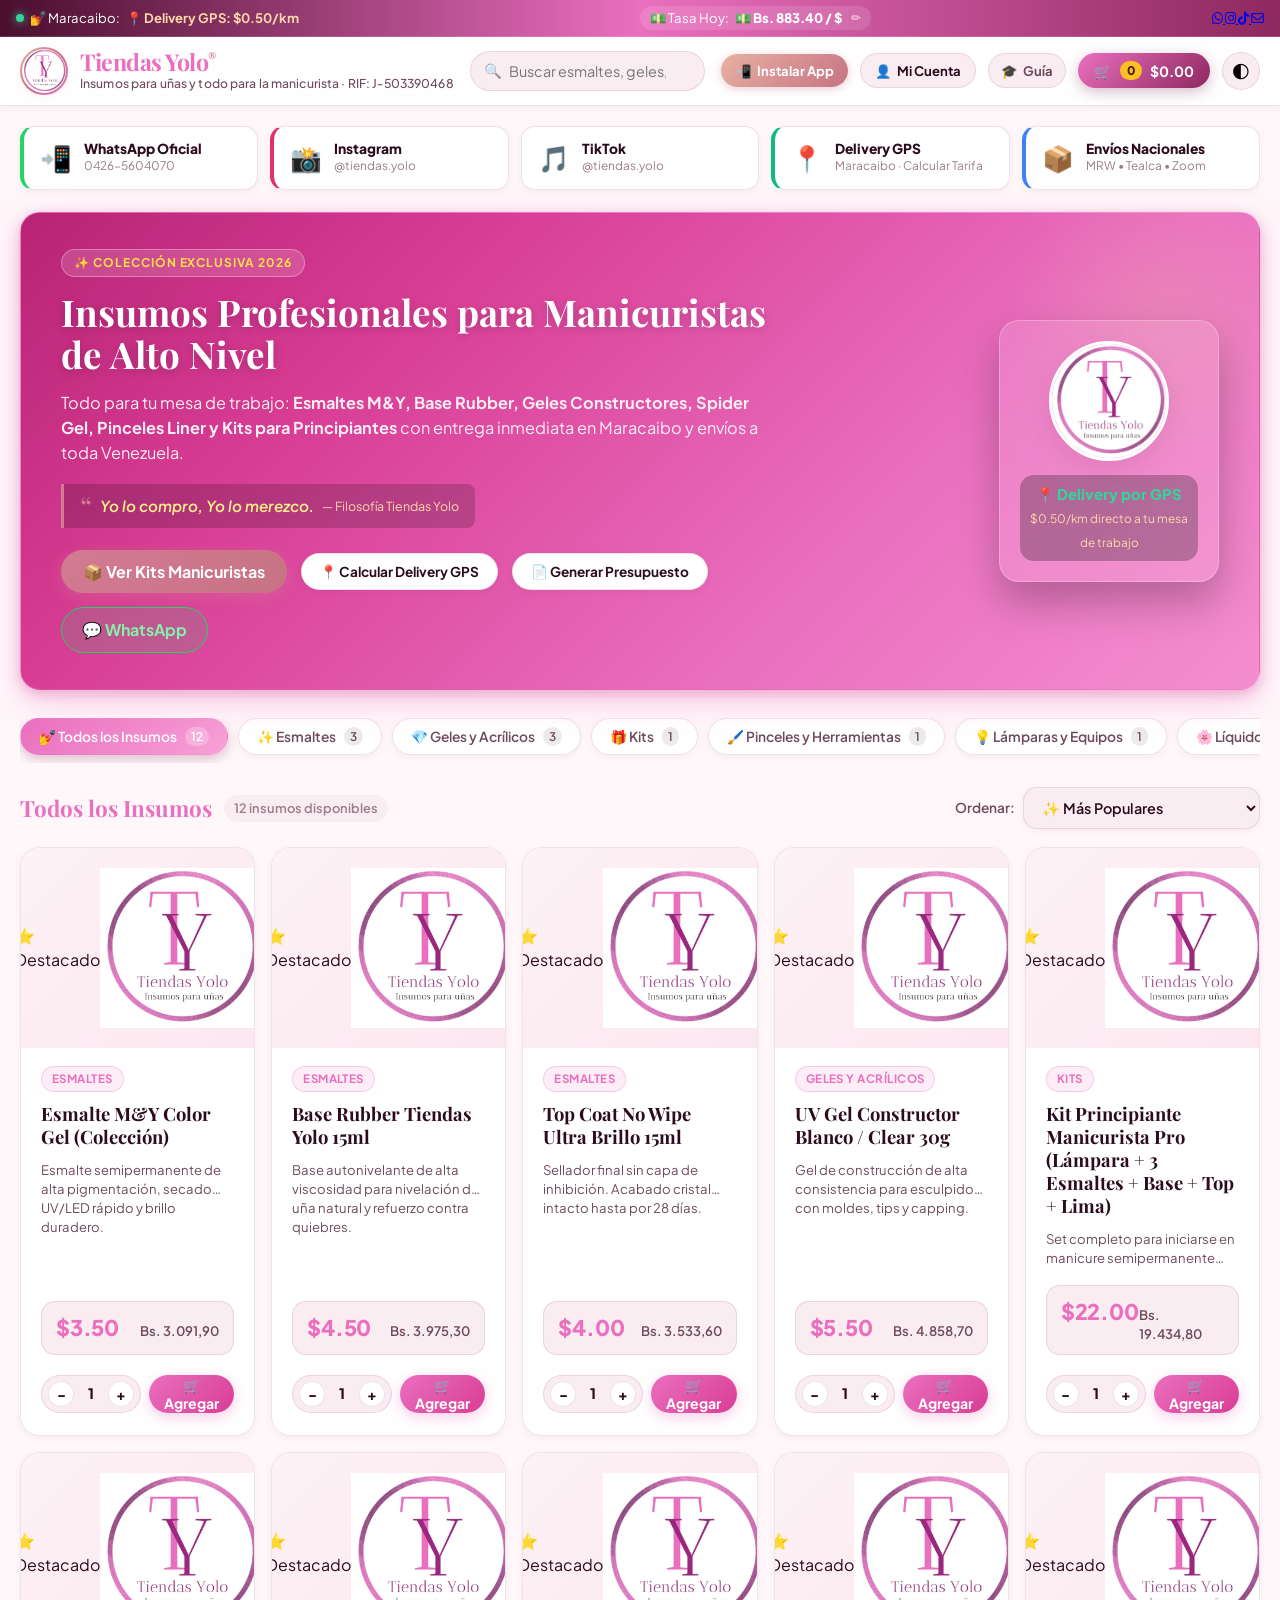
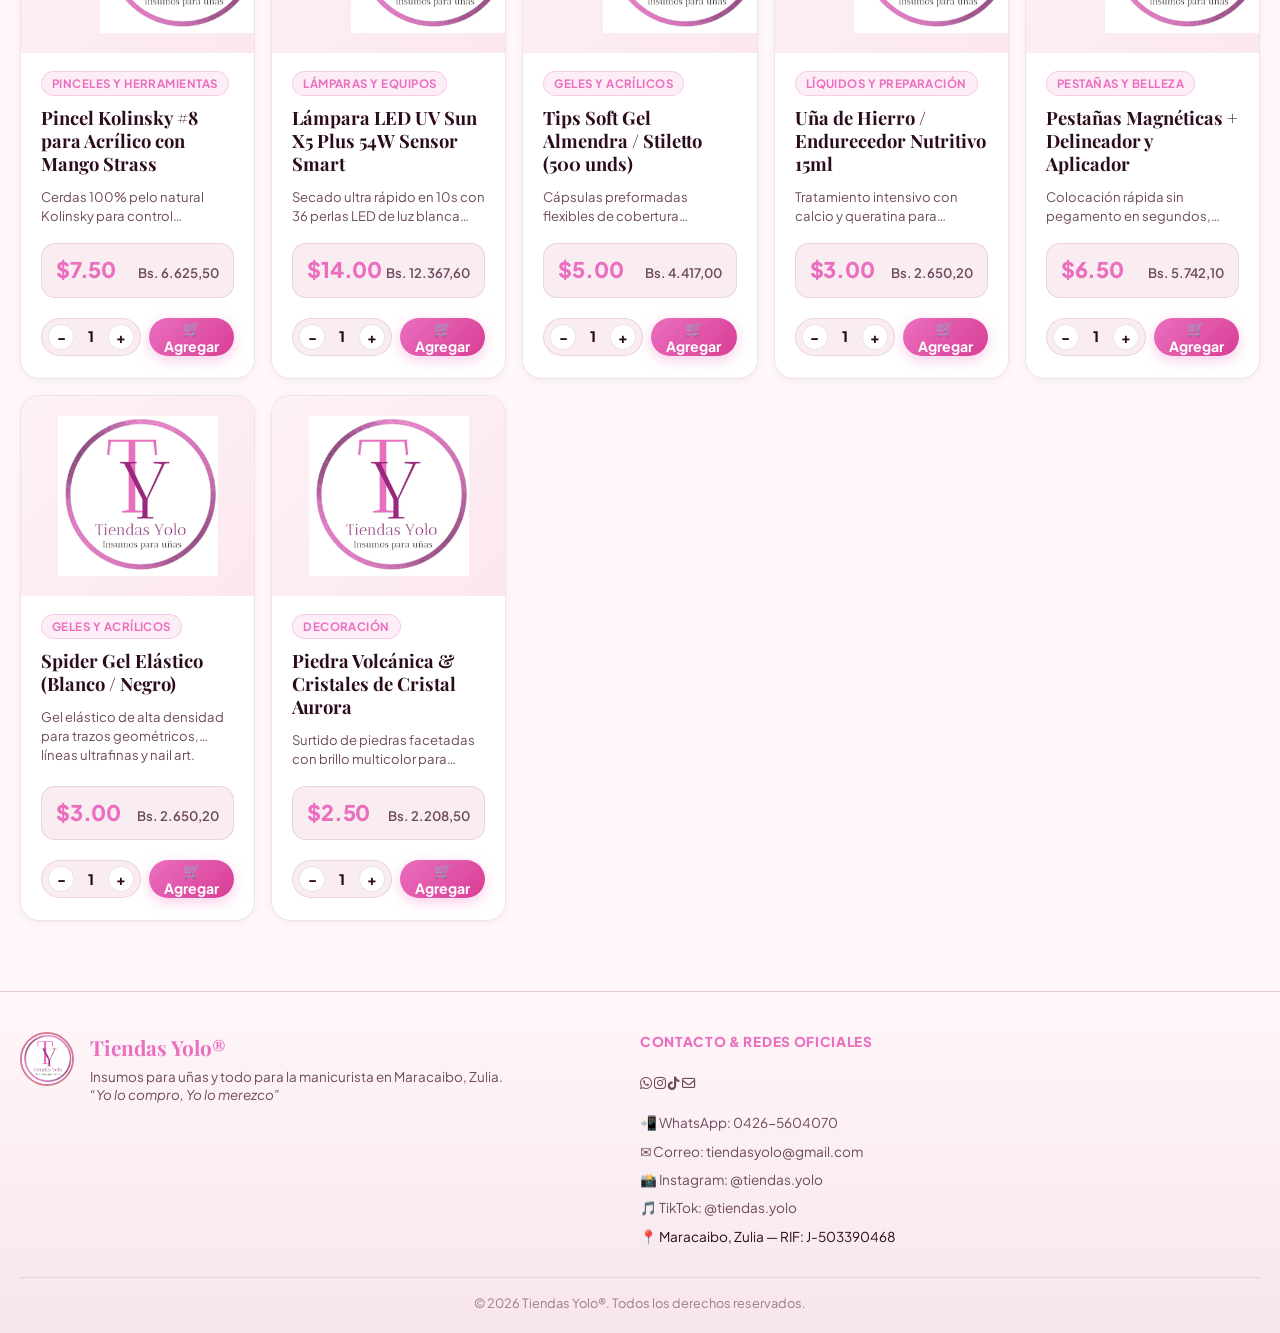
==== index.html @ fa139421 "Revise delivery terms and update meta description Updated the delivery information and added social " ====
<!DOCTYPE html>
<html lang="es">
<head>
  <meta charset="UTF-8">
  <meta name="viewport" content="width=device-width, initial-scale=1.0, maximum-scale=1.0, user-scalable=no">
  <title>Tiendas Yolo® | Catálogo Oficial & Insumos para Uñas</title>
  
  <!-- SEO & Redes Sociales -->
  <meta name="description" content="Tiendas Yolo - Insumos profesionales para uñas en Maracaibo. RIF: J-503390468. Esmaltes semipermanentes, geles constructores, kits, pinceles y todo para la manicurista. Delivery por GPS a $0.50/km y envíos nacionales.">
  <meta name="theme-color" content="#ea6fbf">
  <meta name="mobile-web-app-capable" content="yes">
  <meta name="apple-mobile-web-app-capable" content="yes">
  <meta name="apple-mobile-web-app-status-bar-style" content="black-translucent">
  <meta name="apple-mobile-web-app-title" content="Tiendas Yolo">
  
  <link rel="icon" type="image/png" href="favicon.png">
  <link rel="apple-touch-icon" href="icon-192.png">
  <link rel="manifest" href="manifest.webmanifest">

  <!-- Google Fonts: Playfair Display & Plus Jakarta Sans -->
  <link rel="preconnect" href="https://fonts.googleapis.com">
  <link rel="preconnect" href="https://fonts.gstatic.com" crossorigin>
  <link href="https://fonts.googleapis.com/css2?family=Playfair+Display:ital,wght@0,500;0,600;0,700;1,400&family=Plus+Jakarta+Sans:wght@300;400;500;600;700;800&display=swap" rel="stylesheet">

  <link rel="stylesheet" href="https://cdnjs.cloudflare.com/ajax/libs/font-awesome/6.5.1/css/all.min.css" />
  <link rel="stylesheet" href="styles.css?v=20261023c">
</head>
<body class="theme-light">

  <!-- =================================================================== -->
  <!-- BARRA FLOTANTE DE MODO EDICIÓN EN VIVO (WYSIWYG PARA LA DUEÑA)     -->
  <!-- =================================================================== -->
  <div class="editor-control-bar" id="editor-control-bar" style="display:none;">
    <div class="editor-bar-badge">
      <span class="pulse-dot-red"></span>
      <span class="editor-bar-title">Modo Edición Dueña</span>
    </div>
    <button type="button" class="editor-action-btn" id="btn-toggle-editor" title="Activar/Desactivar edición de textos en pantalla">
      ✏️ <span id="editor-btn-text">Edición: OFF</span>
    </button>
    <button type="button" class="editor-action-btn" id="btn-editor-add-product" title="Añadir un nuevo producto al catálogo">
      ➕ Nuevo Producto
    </button>
    <button type="button" class="editor-action-btn btn-save-highlight" id="btn-editor-save-all" title="Guardar todos los textos y cambios">
      💾 Guardar Cambios
    </button>
    <a href="admin.html" class="editor-action-btn editor-btn-admin" title="Abrir Backoffice de Finanzas">
      💼 App Interna
    </a>
    <button type="button" class="editor-btn-close" id="btn-editor-exit" title="Salir del Modo Editor">
      ✕
    </button>
  </div>

  <!-- TOP BANNER DE INFORMACIÓN Y TASA EN VIVO -->
  <aside class="top-info-bar">
    <div class="top-info-content">
      <div class="info-item">
        <span class="pulse-dot"></span>
        <span class="info-label">💅 Maracaibo:</span>
        <span class="info-highlight" id="top-delivery-badge">📍 Delivery GPS: $0.50/km</span>
      </div>
      <div class="info-item rate-ticker" id="rate-ticker-box" title="Haz clic para actualizar la tasa del día" style="cursor:pointer;">
        <span class="info-label">💵 Tasa Hoy:</span>
        <span class="rate-val" id="top-rate-display">Bs. 395.50 / $</span>
        <span style="font-size:0.75rem; opacity:0.85; margin-left:3px;">✏️</span>
      </div>
      <div class="info-item">
        <div class="bio-social-bar mini-bar">
          <a href="https://wa.me/584265604070?text=Hola%20Tiendas%20Yolo,%20deseo%20hacer%20un%20pedido" target="_blank" class="bio-social-icon wa" title="WhatsApp 0426-5604070">
            <i class="fa-brands fa-whatsapp"></i>
          </a>
          <a href="https://instagram.com/tiendas.yolo" target="_blank" class="bio-social-icon ig" title="Instagram @tiendas.yolo">
            <i class="fa-brands fa-instagram"></i>
          </a>
          <a href="https://tiktok.com/@tiendas.yolo" target="_blank" class="bio-social-icon tt" title="TikTok @tiendas.yolo">
            <i class="fa-brands fa-tiktok"></i>
          </a>
          <a href="mailto:tiendasyolo@gmail.com" class="bio-social-icon mail" title="Correo tiendasyolo@gmail.com">
            <i class="fa-regular fa-envelope"></i>
          </a>
        </div>
      </div>
    </div>
  </aside>

  <!-- NAVBAR INSTITUCIONAL DE TIENDAS YOLO -->
  <header class="main-header">
    <div class="header-container">
      
      <!-- LOGO DE MARCA (CON DETECCIÓN DE TRIPLE TAP PARA ADMIN) -->
      <a href="./" class="brand-group" id="brand-logo-trigger" title="Tiendas Yolo®">
        <div class="logo-wrapper">
          <img src="logo-yolo.png" alt="Logo Tiendas Yolo" class="brand-logo" onerror="this.onerror=null; this.src='assets/logo-yolo.png'">
        </div>
        <div class="brand-titles">
          <h1 class="brand-title" data-editable="true" id="txt-brand-name">Tiendas Yolo<span class="brand-reg">®</span></h1>
          <p class="brand-subtitle" data-editable="true" id="txt-brand-slogan">Insumos para uñas y todo para la manicurista · RIF: J-503390468</p>
        </div>
      </a>

      <!-- BUSCADOR RÁPIDO DE INSUMOS -->
      <div class="search-box-header" id="header-search-wrapper">
        <span class="search-icon">🔍</span>
        <input type="text" id="global-search-input" placeholder="Buscar esmaltes, geles, kits, pinceles..." autocomplete="off">
        <button class="clear-search-btn" id="btn-clear-search" style="display:none;">✕</button>
      </div>

      <!-- ACCIONES DE CABECERA -->
      <div class="nav-actions">
        <!-- BOTÓN INSTALAR APP PWA -->
        <button class="btn-install-header" id="btn-install-pwa" title="Instalar Tiendas Yolo en tu teléfono">
          <span class="install-icon">📲</span>
          <span class="install-text">Instalar App</span>
        </button>

        <!-- BOTÓN MI CUENTA / CLUB MANICURISTA -->
        <button class="account-btn" id="btn-open-account" title="Club Manicurista & Mis Datos">
          <span class="account-icon">👤</span>
          <span class="account-badge-text" id="header-user-status">Mi Cuenta</span>
        </button>

        <!-- BOTÓN GUÍA DE LA APP / APRENDER A USAR -->
        <button class="help-btn" id="btn-open-help" title="Manual y Enseñanza de Uso de la App">
          <span class="help-icon">🎓</span>
          <span class="help-badge-text">Guía</span>
        </button>

        <!-- BOTÓN DE CARRITO -->
        <button class="cart-btn" id="btn-open-cart" title="Ver pedido actual">
          <span class="cart-icon">🛒</span>
          <span class="cart-count-badge" id="cart-counter">0</span>
          <span class="cart-total-badge" id="cart-total-header">$0.00</span>
        </button>

        <!-- TEMA CLARO / OSCURO -->
        <button class="theme-toggle-btn" id="btn-toggle-theme" title="Modo Claro/Oscuro">
          🌓
        </button>
      </div>

    </div>
  </header>

  <!-- CONTENIDO PRINCIPAL -->
  <main class="main-content">

    <!-- =================================================================== -->
    <!-- SOCIAL HUB / LINK-IN-BIO BAR (CONECTA CON TIENDAS YOLO) -->
    <!-- =================================================================== -->
    <section class="social-hub-section">
      <div class="social-hub-container">
        <a href="https://wa.me/584265604070" target="_blank" rel="noopener noreferrer" class="social-hub-btn wa-pill">
          <span class="hub-icon">📲</span>
          <div class="hub-texts">
            <span class="hub-title">WhatsApp Oficial</span>
            <span class="hub-sub">0426-5604070</span>
          </div>
        </a>

        <a href="https://instagram.com/tiendas.yolo" target="_blank" rel="noopener noreferrer" class="social-hub-btn ig-pill">
          <span class="hub-icon">📸</span>
          <div class="hub-texts">
            <span class="hub-title">Instagram</span>
            <span class="hub-sub">@tiendas.yolo</span>
          </div>
        </a>

        <a href="https://tiktok.com/@tiendas.yolo" target="_blank" rel="noopener noreferrer" class="social-hub-btn tiktok-pill">
          <span class="hub-icon">🎵</span>
          <div class="hub-texts">
            <span class="hub-title">TikTok</span>
            <span class="hub-sub">@tiendas.yolo</span>
          </div>
        </a>

        <div class="social-hub-btn deliv-pill" id="btn-open-gps-delivery-hub" style="cursor:pointer;" title="Clic para calcular tu delivery por GPS">
          <span class="hub-icon">📍</span>
          <div class="hub-texts">
            <span class="hub-title">Delivery GPS</span>
            <span class="hub-sub">Maracaibo · Calcular Tarifa</span>
          </div>
        </div>

        <div class="social-hub-btn envios-pill">
          <span class="hub-icon">📦</span>
          <div class="hub-texts">
            <span class="hub-title">Envíos Nacionales</span>
            <span class="hub-sub">MRW • Tealca • Zoom</span>
          </div>
        </div>
      </div>
    </section>

    <!-- =================================================================== -->
    <!-- HERO BANNER GLAMOUR COMPACTO & ELEGANTE -->
    <!-- =================================================================== -->
    <section class="hero-glam-card">
      <div class="hero-inner">
        <div class="hero-text-side">
          <div class="hero-badge">
            <span>✨ COLECCIÓN EXCLUSIVA 2026</span>
          </div>
          <h2 class="hero-headline" data-editable="true" id="txt-hero-title">Insumos Profesionales para Manicuristas de Alto Nivel</h2>
          <p class="hero-description" data-editable="true" id="txt-hero-desc">
            Todo para tu mesa de trabajo: <strong>Esmaltes M&Y, Base Rubber, Geles Constructores, Spider Gel, Pinceles Liner y Kits para Principiantes</strong> con entrega inmediata en Maracaibo y envíos a toda Venezuela.
          </p>
          <div class="hero-quote-box">
            <span class="quote-mark">“</span>
            <span class="quote-text" data-editable="true" id="txt-hero-quote">Yo lo compro, Yo lo merezco.</span>
            <span class="quote-author">— Filosofía Tiendas Yolo</span>
          </div>
          <div class="hero-cta-group">
            <button class="btn-primary" id="btn-hero-explore-kits">
              📦 Ver Kits Manicuristas
            </button>
            <button class="btn-secondary" id="btn-hero-calc-gps">
              📍 Calcular Delivery GPS
            </button>
            <button class="btn-secondary" id="btn-hero-quote-generator">
              📄 Generar Presupuesto
            </button>
            <a href="https://wa.me/584265604070?text=Hola%20Tiendas%20Yolo%2C%20deseo%20m%C3%A1s%20informaci%C3%B3n%20sobre%20sus%20insumos" target="_blank" rel="noopener noreferrer" class="btn-whatsapp-outline">
              💬 WhatsApp
            </a>
          </div>
        </div>

        <div class="hero-visual-side">
          <div class="hero-card-floating">
            <img src="logo-yolo.png" alt="Tiendas Yolo" class="hero-floating-logo" onerror="this.onerror=null; this.src='assets/logo-yolo.png'">
            <div class="hero-promo-badge">
              <span class="promo-title">📍 Delivery por GPS</span>
              <span class="promo-sub">$0.50/km directo a tu mesa de trabajo</span>
            </div>
          </div>
        </div>
      </div>
    </section>

    <!-- =================================================================== -->
    <!-- SELECTOR DE CATEGORÍAS -->
    <!-- =================================================================== -->
    <section class="store-filter-bar">
      <div class="categories-scroll-wrapper" id="categories-container">
        <!-- Render dinámico de categorías -->
      </div>
    </section>

    <!-- =================================================================== -->
    <!-- CABECERA Y GRID DE INSUMOS -->
    <!-- =================================================================== -->
    <section class="catalog-header-row">
      <div class="catalog-title-group">
        <h3 class="catalog-section-title" id="catalog-section-title">Todos los Insumos</h3>
        <span class="catalog-count-pill" id="catalog-products-count">Cargando catálogo...</span>
      </div>
      <div class="catalog-controls">
        <label for="catalog-sort-select" class="sort-label">Ordenar:</label>
        <select id="catalog-sort-select" class="select-styled">
          <option value="featured">✨ Más Populares</option>
          <option value="price-asc">💵 Precio: Menor a Mayor</option>
          <option value="price-desc">💎 Precio: Mayor a Menor</option>
          <option value="name-asc">🔤 Nombre: A - Z</option>
          <option value="stock-desc">📦 Mayor Stock Disponible</option>
        </select>
      </div>
    </section>

    <section class="products-grid" id="products-grid-container">
      <!-- Tarjetas de productos inyectadas dinámicamente -->
    </section>

  </main>

  <!-- =================================================================== -->
  <!-- BARRA DE NAVEGACIÓN INFERIOR PARA MÓVILES (EXPERIENCIA APP NATIVA)  -->
  <!-- =================================================================== -->
  <nav class="mobile-bottom-nav" id="mobile-bottom-nav">
    <button type="button" class="m-nav-item active" id="btn-m-home">
      <span class="m-nav-icon">🏠</span>
      <span class="m-nav-label">Inicio</span>
    </button>
    <button type="button" class="m-nav-item" id="btn-m-catalog">
      <span class="m-nav-icon">💅</span>
      <span class="m-nav-label">Insumos</span>
    </button>
    <button type="button" class="m-nav-item m-nav-cart" id="btn-m-cart">
      <span class="m-nav-icon-wrap">
        <span class="m-nav-icon">🛒</span>
        <span class="m-cart-badge" id="m-cart-badge">0</span>
      </span>
      <span class="m-nav-label">Carrito</span>
    </button>
    <button type="button" class="m-nav-item" id="btn-m-quote">
      <span class="m-nav-icon">📄</span>
      <span class="m-nav-label">Cotizar</span>
    </button>
    <button type="button" class="m-nav-item" id="btn-m-account">
      <span class="m-nav-icon">👤</span>
      <span class="m-nav-label">Mi Cuenta</span>
    </button>
  </nav>

  <!-- =================================================================== -->
  <!-- FOOTER INSTITUCIONAL (CON BOTÓN DE ADMIN OCULTO POR DEFECTO) -->
  <!-- =================================================================== -->
  <footer class="store-footer">
    <div class="footer-container">
      <div class="footer-brand">
        <img src="logo-yolo.png" alt="Tiendas Yolo" class="footer-logo" onerror="this.onerror=null; this.src='assets/logo-yolo.png'">
        <div>
          <h4 class="footer-title">Tiendas Yolo®</h4>
          <p class="footer-desc">Insumos para uñas y todo para la manicurista en Maracaibo, Zulia.</p>
          <p class="footer-desc"><em>“Yo lo compro, Yo lo merezco”</em></p>
        </div>
      </div>

      <div class="footer-links">
        <span class="footer-col-title">Contacto & Redes Oficiales</span>
        <div class="bio-social-bar" style="justify-content:flex-start; margin-bottom:12px;">
          <a href="https://wa.me/584265604070?text=Hola%20Tiendas%20Yolo,%20deseo%20hacer%20un%20pedido" target="_blank" class="bio-social-icon wa" title="WhatsApp 0426-5604070">
            <i class="fa-brands fa-whatsapp"></i>
          </a>
          <a href="https://instagram.com/tiendas.yolo" target="_blank" class="bio-social-icon ig" title="Instagram @tiendas.yolo">
            <i class="fa-brands fa-instagram"></i>
          </a>
          <a href="https://tiktok.com/@tiendas.yolo" target="_blank" class="bio-social-icon tt" title="TikTok @tiendas.yolo">
            <i class="fa-brands fa-tiktok"></i>
          </a>
          <a href="mailto:tiendasyolo@gmail.com" class="bio-social-icon mail" title="Correo Oficial tiendasyolo@gmail.com">
            <i class="fa-regular fa-envelope"></i>
          </a>
        </div>
        <a href="https://wa.me/584265604070" target="_blank" rel="noopener noreferrer">📲 WhatsApp: 0426-5604070</a>
        <a href="mailto:tiendasyolo@gmail.com">✉️ Correo: tiendasyolo@gmail.com</a>
        <a href="https://instagram.com/tiendas.yolo" target="_blank" rel="noopener noreferrer">📸 Instagram: @tiendas.yolo</a>
        <a href="https://tiktok.com/@tiendas.yolo" target="_blank" rel="noopener noreferrer">🎵 TikTok: @tiendas.yolo</a>
        <span>📍 Maracaibo, Zulia — RIF: J-503390468</span>
      </div>

      <!-- BOTÓN OCULTO PARA CLIENTES: Solo visible tras activar atajo secreto -->
      <div class="footer-admin-link" id="footer-admin-box" style="display:none;">
        <span class="footer-col-title">Acceso de Administración</span>
        <button type="button" class="btn-footer-admin" onclick="window.YoloApp.triggerLiveEditor()">
          ✏️ Activar Modo Edición en Vivo (Fotos y Textos)
        </button>
        <button type="button" class="btn-footer-admin" onclick="window.YoloApp.triggerAdminApp()">
          💼 Ir al Backoffice & Finanzas (admin.html)
        </button>
        <span class="admin-hint">Atajos de teclado: Ctrl+Shift+E (Edición) • Ctrl+Shift+A (Finanzas)</span>
      </div>
    </div>
    <div class="footer-bottom">
      <p id="footer-copyright-trigger" style="cursor:pointer;" title="Doble toque para acceder a la App Interna">© 2026 Tiendas Yolo®. Todos los derechos reservados.</p>
    </div>
  </footer>

  <!-- =================================================================== -->
  <!-- MODAL / DRAWER: CARRITO DE COMPRAS & CHECKOUT                       -->
  <!-- =================================================================== -->
  <div class="modal-overlay" id="cart-drawer-modal" style="display:none;">
    <div class="cart-drawer-sheet">
      <div class="cart-drawer-header">
        <div class="cart-drawer-title-wrap">
          <span class="cart-drawer-icon">🛍️</span>
          <div>
            <h3 class="cart-drawer-title">Tu Pedido de Insumos</h3>
            <span class="cart-drawer-sub">Tiendas Yolo — Maracaibo</span>
          </div>
        </div>
        <button class="close-modal-btn" id="btn-close-cart" title="Cerrar">✕</button>
      </div>

      <div class="cart-drawer-body">
        
        <!-- BARRA DE DELIVERY GRATIS MARACAIBO -->
        <div class="delivery-progress-wrap" id="delivery-progress-box">
          <div class="delivery-progress-header">
            <span id="delivery-progress-text">🚚 Agrega $15.00 para Delivery GRATIS en Maracaibo</span>
            <strong id="delivery-progress-status">$0.00 / $15.00</strong>
          </div>
          <div class="delivery-progress-bar">
            <div class="delivery-progress-fill" id="delivery-progress-fill" style="width: 0%;"></div>
          </div>
        </div>

        <!-- LISTA DE PRODUCTOS EN EL CARRITO -->
        <div class="cart-items-list" id="cart-items-list">
          <!-- Renderizado dinámico -->
        </div>

        <!-- FORMULARIO DE DESPACHO Y CLIENTE -->
        <div class="cart-delivery-section">
          <div class="section-title-with-pill">
            <h4 class="section-micro-heading">📋 Datos de Entrega y Facturación</h4>
            <button type="button" class="btn-autofill-account" id="btn-cart-autofill" style="display:none;">
              ✨ Usar mis datos guardados
            </button>
          </div>
          
          <div class="form-group">
            <label for="cart-client-name" class="form-label">Nombre de la Manicurista / Cliente: *</label>
            <input type="text" id="cart-client-name" class="form-input" placeholder="Ej: Valentina Morales">
          </div>

          <div class="form-grid-2">
            <div class="form-group">
              <label for="cart-client-phone" class="form-label">Teléfono WhatsApp: *</label>
              <input type="tel" id="cart-client-phone" class="form-input" placeholder="0426-1234567">
            </div>
            <div class="form-group">
              <label for="cart-client-salon" class="form-label">Nombre del Salón / Estudio:</label>
              <input type="text" id="cart-client-salon" class="form-input" placeholder="Ej: Nails Studio Glam">
            </div>
          </div>

          <div class="form-group">
            <label for="cart-delivery-type" class="form-label">Modalidad de Entrega:</label>
            <select id="cart-delivery-type" class="select-styled">
              <option value="delivery-maracaibo">🛵 Delivery a Domicilio con GPS (Maracaibo)</option>
              <option value="retiro-personal">🛍️ Retiro en Tienda Física (Gratis)</option>
              <option value="envio-nacional">📦 Envío Nacional (MRW / Tealca / Zoom)</option>
            </select>
          </div>

          <!-- WIDGET DELIVERY POR COORDENADAS / GPS (ESTILO YUMMY) -->
          <div class="delivery-gps-box" id="cart-gps-box">
            <div class="delivery-gps-header">
              <span class="delivery-gps-title">📍 Cálculo de Delivery GPS (Estilo Yummy)</span>
              <span class="delivery-tier-tag" id="delivery-gps-tag">Tiendas Yolo Maracaibo</span>
            </div>
            <button type="button" class="btn-gps-detect" id="btn-detect-gps">
              🛵 Usar mi ubicación actual (GPS en 1 clic)
            </button>
            <input type="text" id="cart-delivery-coords" class="form-input" placeholder="O pega enlace de Google Maps / Coordenadas (Lat, Lng)" style="font-size:0.8rem; padding:7px 10px; margin-bottom:4px;">
            <div class="delivery-calc-badge" id="delivery-calc-badge">
              <span id="delivery-calc-text">📍 Esperando ubicación...</span>
            </div>
          </div>

          <div class="form-group">
            <label for="cart-delivery-address" class="form-label">Dirección / Sector / Punto de Referencia: *</label>
            <input type="text" id="cart-delivery-address" class="form-input" placeholder="Ej: Cecilio Acosta con Av. 10, Edif. Los Samanes">
          </div>

          <div class="form-group">
            <label for="cart-payment-method" class="form-label">Método de Pago:</label>
            <select id="cart-payment-method" class="select-styled">
              <option value="Pago Móvil">📲 Pago Móvil (Bs. Tasa Oficial BCV)</option>
              <option value="Efectivo $">💵 Dólares en Efectivo ($ USD)</option>
              <option value="Binance">🟡 Binance Pay / USDT ($)</option>
            </select>
          </div>

          <div class="form-group">
            <label for="cart-notes" class="form-label">Tonos o detalles específicos (opcional):</label>
            <input type="text" id="cart-notes" class="form-input" placeholder="Ej: Esmalte M&Y tono #03, spider gel blanco">
          </div>

        </div>

      </div>

      <!-- FOOTER DEL CARRITO: TOTALES Y ACCIONES -->
      <div class="cart-drawer-footer">
        <div class="cart-totals-breakdown">
          <div class="total-line">
            <span>Subtotal Insumos:</span>
            <span id="cart-summary-subtotal">$0.00</span>
          </div>
          <div class="total-line" id="cart-delivery-fee-row">
            <span>Delivery Maracaibo:</span>
            <span id="cart-summary-delivery">$0.00</span>
          </div>
          <div class="total-line grand-total">
            <span>Total a Pagar:</span>
            <div class="grand-total-numbers">
              <span class="total-usd" id="cart-summary-total-usd">$0.00</span>
              <span class="total-bs" id="cart-summary-total-bs">Bs. 0.00</span>
            </div>
          </div>
        </div>

        <div class="cart-action-buttons">
          <button class="btn-primary-payment" id="btn-cart-proceed-payment">
            <span class="pay-icon">💳</span>
            <span class="pay-txt">Pagar & Autenticar Pago en App</span>
          </button>
          
          <button class="btn-whatsapp-full" id="btn-cart-send-whatsapp">
            <span class="wa-icon">💬</span>
            <span class="wa-txt">Enviar Pedido Directo a WhatsApp</span>
          </button>

          <div class="secondary-cart-actions">
            <button class="btn-secondary" id="btn-cart-download-quote">📄 Cotización Formal</button>
            <button class="btn-ghost" id="btn-cart-clear">Vaciar Carrito</button>
          </div>
        </div>
      </div>

    </div>
  </div>

  <!-- =================================================================== -->
  <!-- MODAL: MÓDULO DE PAGO & AUTENTICACIÓN BANCARIA EN LA APP           -->
  <!-- =================================================================== -->
  <div class="modal-overlay" id="modal-payment-auth" style="display:none;">
    <div class="modal-window payment-auth-modal">
      <div class="modal-header">
        <div class="modal-title-wrap">
          <span class="modal-icon">🛡️</span>
          <div>
            <h3 class="modal-title">Pagar & Autenticar Transacción</h3>
            <span class="modal-subtitle">Datos oficiales de Tiendas Yolo® • Verificación Segura</span>
          </div>
        </div>
        <button class="close-modal-btn" data-close-modal="modal-payment-auth">✕</button>
      </div>

      <div class="modal-body">
        
        <!-- RESUMEN DE TOTAL -->
        <div class="payment-order-summary-card">
          <div class="summary-col">
            <span class="summary-label">Monto en Dólares ($):</span>
            <strong class="summary-amount-usd" id="pay-modal-usd">$0.00</strong>
          </div>
          <div class="summary-divider"></div>
          <div class="summary-col">
            <span class="summary-label">Monto en Bolívares (Bs):</span>
            <strong class="summary-amount-bs" id="pay-modal-bs">Bs. 0.00</strong>
            <span class="summary-rate" id="pay-modal-rate-note">Tasa: Bs. 395.50 / $</span>
          </div>
        </div>

        <!-- DATOS BANCARIOS OFICIALES -->
        <div class="payment-accounts-box">
          <h4 class="payment-box-heading">🏦 Cuentas Oficiales para Transferir / Pagar:</h4>
          
          <div class="bank-pill-card active" data-bank-card="pago-movil">
            <div class="bank-pill-header">
              <strong>📲 PAGO MÓVIL BANESCO (0134)</strong>
              <button type="button" class="btn-copy-data" id="btn-copy-pm">📋 Copiar Datos</button>
            </div>
            <div class="bank-pill-details">
              <p>• <strong>Banco:</strong> Banesco (0134)</p>
              <p>• <strong>Teléfono:</strong> <span id="copy-pm-phone">04265604070</span></p>
              <p>• <strong>Cédula / RIF:</strong> <span id="copy-pm-id">V-28123456</span></p>
              <p>• <strong>Monto exacto:</strong> <span id="copy-pm-bs">Bs. 0.00</span></p>
            </div>
          </div>

          <div class="bank-pill-card" data-bank-card="efectivo">
            <div class="bank-pill-header">
              <strong>💵 DÓLARES EN EFECTIVO (MARACAIBO)</strong>
            </div>
            <div class="bank-pill-details">
              <p>• Pago contra entrega en mano al motorizado.</p>
              <p>• Por favor entregar billetes en buen estado (sin roturas ni rayones).</p>
            </div>
          </div>

          <div class="bank-pill-card" data-bank-card="binance">
            <div class="bank-pill-header">
              <strong><span class="binance-badge-brand">BINANCE PAY</span> DÓLARES USDT</strong>
              <button type="button" class="btn-copy-data" id="btn-copy-binance">📋 Copiar Pay ID</button>
            </div>
            <div class="bank-pill-details">
              <p>• <strong>Binance Pay ID:</strong> <span id="copy-binance-id">829140291</span></p>
              <p>• <strong>Usuario / Correo:</strong> tiendasyolo@binance</p>
              <p>• <em>Transferencias instantáneas sin comisión directo a la cuenta oficial.</em></p>
            </div>
          </div>
        </div>

        <!-- FORMULARIO DE AUTENTICACIÓN DEL PAGO -->
        <form id="form-auth-payment" class="payment-validation-form">
          <h4 class="payment-box-heading">📝 Registrar Datos del Pago para Autenticación:</h4>

          <div class="form-grid-2">
            <div class="form-group">
              <label for="pay-input-method" class="form-label">Método Realizado: *</label>
              <select id="pay-input-method" class="select-styled" required>
                <option value="Pago Móvil">📲 Pago Móvil (Bs. Tasa BCV)</option>
                <option value="Efectivo $">💵 Dólares en Efectivo ($ USD)</option>
                <option value="Binance">🟡 Binance Pay ($ USDT)</option>
              </select>
            </div>

            <div class="form-group">
              <label for="pay-input-bank" class="form-label">Banco Emisor del Cliente: *</label>
              <input type="text" id="pay-input-bank" class="form-input" placeholder="Ej: Banesco, Mercantil, BDV" required>
            </div>
          </div>

          <div class="form-grid-2">
            <div class="form-group">
              <label for="pay-input-ref" class="form-label">Número de Referencia (Últimos dígitos): *</label>
              <input type="text" id="pay-input-ref" class="form-input" placeholder="Ej: 849201" maxlength="12" required>
            </div>

            <div class="form-group">
              <label for="pay-input-amount" class="form-label">Monto Transferido: *</label>
              <input type="text" id="pay-input-amount" class="form-input" placeholder="Ej: Bs. 3950.00 o $10.00" required>
            </div>
          </div>

          <div class="form-group">
            <label for="pay-input-holder" class="form-label">Nombre del Titular / Teléfono Emisor: *</label>
            <input type="text" id="pay-input-holder" class="form-input" placeholder="Ej: Andrea Gómez (0414-9876543)" required>
          </div>

          <div class="auth-security-notice">
            <span class="notice-icon">🔒</span>
            <p>La app autenticará la estructura de la referencia y vinculará tu pago de inmediato para generar tu <strong>Nota de Entrega Digital</strong> y notificar a despacho.</p>
          </div>

          <button type="submit" class="btn-verify-payment" id="btn-submit-verify-payment">
            🛡️ Autenticar Pago & Generar Nota de Entrega
          </button>
        </form>

      </div>
    </div>
  </div>

  <!-- =================================================================== -->
  <!-- MODAL: MINI NOTA DE ENTREGA DIGITAL (TICKET GLAMOUR)               -->
  <!-- =================================================================== -->
  <div class="modal-overlay" id="modal-delivery-note" style="display:none;">
    <div class="modal-window delivery-note-window">
      <div class="modal-header no-print">
        <h3 class="modal-title">🧾 Mini Nota de Entrega Digital</h3>
        <div class="modal-header-actions">
          <button class="btn-primary" id="btn-print-delivery-note">🖨️ Imprimir Ticket</button>
          <button class="btn-whatsapp-outline" id="btn-wa-delivery-note">📲 Enviar a WhatsApp</button>
          <button class="close-modal-btn" data-close-modal="modal-delivery-note">✕</button>
        </div>
      </div>

      <div class="delivery-ticket-container" id="printable-delivery-ticket">
        <div class="ticket-header">
          <img src="logo-yolo.png" alt="Tiendas Yolo" class="ticket-logo" onerror="this.onerror=null; this.src='assets/logo-yolo.png'">
          <h2 class="ticket-store-name">TIENDAS YOLO®</h2>
          <p class="ticket-slogan">Insumos para Uñas & Todo para la Manicurista</p>
          <p class="ticket-location">Maracaibo, Zulia — Venezuela • RIF: J-503390468 | WhatsApp: 0426-5604070</p>
          <div class="ticket-badge-pill" id="ticket-badge-auth">
            ✅ PAGO AUTENTICADO & REGISTRADO
          </div>
        </div>

        <div class="ticket-meta-grid">
          <div><strong>Nota de Entrega:</strong> <span id="ticket-id">#NE-2026-0001</span></div>
          <div><strong>Fecha / Hora:</strong> <span id="ticket-date">-</span></div>
          <div><strong>Código Verif.:</strong> <span id="ticket-auth-code">AUTH-YOLO-0000</span></div>
          <div><strong>Modalidad:</strong> <span id="ticket-delivery-type">Delivery Maracaibo</span></div>
        </div>

        <div class="ticket-client-box">
          <h5 class="ticket-subheading">CLIENTA / SALÓN:</h5>
          <p><strong>Manicurista:</strong> <span id="ticket-client-name">-</span></p>
          <p><strong>Teléfono:</strong> <span id="ticket-client-phone">-</span></p>
          <p><strong>Salón / Estudio:</strong> <span id="ticket-client-salon">-</span></p>
          <p><strong>Dirección:</strong> <span id="ticket-client-address">-</span></p>
        </div>

        <div class="ticket-items-table-wrap">
          <table class="ticket-table">
            <thead>
              <tr>
                <th>Cant.</th>
                <th>Insumo</th>
                <th>P. Unit ($)</th>
                <th>Total ($)</th>
              </tr>
            </thead>
            <tbody id="ticket-items-tbody"></tbody>
          </table>
        </div>

        <div class="ticket-totals-section">
          <div class="ticket-total-row">
            <span>Subtotal:</span>
            <span id="ticket-subtotal-usd">$0.00</span>
          </div>
          <div class="ticket-total-row">
            <span>Delivery:</span>
            <span id="ticket-delivery-usd" class="text-success">¡GRATIS!</span>
          </div>
          <div class="ticket-total-row total-highlight">
            <strong>TOTAL A PAGAR:</strong>
            <div class="ticket-grand-numbers">
              <strong id="ticket-total-usd">$0.00</strong>
              <span id="ticket-total-bs">(Bs. 0.00)</span>
            </div>
          </div>
        </div>

        <div class="ticket-payment-auth-box">
          <h5 class="ticket-subheading">AUTENTICACIÓN DEL PAGO:</h5>
          <p>• <strong>Método:</strong> <span id="ticket-pay-method">-</span></p>
          <p>• <strong>Banco Emisor:</strong> <span id="ticket-pay-bank">-</span></p>
          <p>• <strong>Referencia:</strong> <span id="ticket-pay-ref" class="text-highlight">-</span></p>
          <p>• <strong>Titular:</strong> <span id="ticket-pay-holder">-</span></p>
        </div>

        <div class="ticket-footer-strip">
          <p class="ticket-barcode">||||| ||||||| |||| |||||| |||||||</p>
          <p class="ticket-footer-msg"><em>“Yo lo compro, Yo lo merezco”</em></p>
          <p class="ticket-footer-thanks">¡Gracias por preferir a Tiendas Yolo®!</p>
        </div>
      </div>
    </div>
  </div>

  <!-- =================================================================== -->
  <!-- MODAL: COTIZACIÓN FORMAL (IMPRIMIBLE / PDF PARA SALONES Y ACADEMIAS)-->
  <!-- =================================================================== -->
  <div class="modal-overlay" id="modal-quote-viewer" style="display:none;">
    <div class="modal-window quote-modal-window">
      <div class="modal-header no-print">
        <h3 class="modal-title">📄 Cotización Formal — Tiendas Yolo</h3>
        <div class="modal-header-actions">
          <button class="btn-primary" id="btn-print-quote">🖨️ Imprimir / Guardar en PDF</button>
          <button class="btn-whatsapp-outline" id="btn-quote-send-wa">📲 Enviar por WhatsApp</button>
          <button class="close-modal-btn" data-close-modal="modal-quote-viewer">✕</button>
        </div>
      </div>
      
      <!-- DOCUMENTO MEMBRETADO PARA IMPRIMIR -->
      <div class="printable-quote-document" id="printable-quote-area">
        <div class="quote-header">
          <div class="quote-brand">
            <img src="logo-yolo.png" alt="Tiendas Yolo" class="quote-logo" onerror="this.onerror=null; this.src='assets/logo-yolo.png'">
            <div class="quote-company-info">
              <h2 class="quote-company-name">TIENDAS YOLO®</h2>
              <p class="quote-company-tagline">Insumos para uñas y todo para la manicurista · RIF: J-503390468</p>
              <p class="quote-company-sub">Maracaibo, Zulia — Venezuela | RIF: J-503390468 | WhatsApp: 0426-5604070</p>
              <p class="quote-company-sub">Instagram: @tiendas.yolo | Correo: tiendasyolo@gmail.com</p>
            </div>
          </div>
          <div class="quote-meta-box">
            <div class="quote-pill-id" id="print-quote-id">COT-2026-0001</div>
            <p><strong>Fecha:</strong> <span id="print-quote-date">21/10/2026</span></p>
            <p><strong>Validez:</strong> <span id="print-quote-validity">7 días continuos</span></p>
            <p><strong>Tasa referencial:</strong> <span id="print-quote-rate">Bs. 395.50 / $</span></p>
          </div>
        </div>

        <div class="quote-client-info-box">
          <h4 class="quote-box-title">DATOS DE LA CLIENTA / SALÓN:</h4>
          <div class="quote-client-grid">
            <p><strong>Manicurista / Contacto:</strong> <span id="print-client-name">-</span></p>
            <p><strong>Teléfono WhatsApp:</strong> <span id="print-client-phone">-</span></p>
            <p><strong>Estudio / Salón:</strong> <span id="print-client-salon">-</span></p>
            <p><strong>Ubicación / Entrega:</strong> <span id="print-client-address">Maracaibo</span></p>
          </div>
        </div>

        <table class="quote-items-table">
          <thead>
            <tr>
              <th>Cant.</th>
              <th>Descripción del Insumo</th>
              <th>Precio Unit. ($)</th>
              <th>Total ($)</th>
              <th>Total (Bs)</th>
            </tr>
          </thead>
          <tbody id="print-quote-items-body"></tbody>
          <tfoot>
            <tr>
              <td colspan="3" class="text-right font-bold">Subtotal Insumos:</td>
              <td class="font-bold" id="print-quote-subtotal-usd">$0.00</td>
              <td class="font-bold" id="print-quote-subtotal-bs">Bs. 0.00</td>
            </tr>
            <tr>
              <td colspan="3" class="text-right font-bold">Delivery / Despacho:</td>
              <td colspan="2" class="font-bold text-success" id="print-quote-delivery-status">¡DELIVERY GRATIS EN MARACAIBO!</td>
            </tr>
            <tr class="grand-total-quote-row">
              <td colspan="3" class="text-right font-bold">TOTAL GENERAL:</td>
              <td class="font-bold highlight-val" id="print-quote-grand-usd">$0.00</td>
              <td class="font-bold highlight-val" id="print-quote-grand-bs">Bs. 0.00</td>
            </tr>
          </tfoot>
        </table>

        <div class="quote-terms-box">
          <p><strong>Condiciones Comerciales:</strong> Precios calculados a la tasa del día. El apartado de mercancía se confirma al verificar el comprobante de pago móvil o divisa. Delivery en Maracaibo calculado por kilometraje GPS ($0.50/km).</p>
          <p class="quote-signature-note"><em>“Yo lo compro, Yo lo merezco” — Gracias por preferir a Tiendas Yolo®.</em></p>
        </div>

        <div class="quote-bottom-actions no-print">
          <button type="button" class="btn-primary-payment" id="btn-quote-proceed-to-pay">
            💳 Proceder al Pago de esta Cotización
          </button>
        </div>
      </div>

    </div>
  </div>

  <!-- =================================================================== -->
  <!-- MODAL: CLUB MANICURISTA YOLO (CLIENTE FRECUENTE & CUENTA)           -->
  <!-- =================================================================== -->
  <div class="modal-overlay" id="modal-client-account" style="display:none;">
    <div class="modal-window account-modal-window">
      <div class="modal-header">
        <div class="modal-title-wrap">
          <span class="modal-icon">🌟</span>
          <div>
            <h3 class="modal-title" id="account-modal-header-title">Club Manicurista Yolo®</h3>
            <span class="modal-subtitle">Tu cuenta de cliente frecuente y compras guardadas</span>
          </div>
        </div>
        <button class="close-modal-btn" data-close-modal="modal-client-account">✕</button>
      </div>

      <div class="modal-body">
        
        <!-- VISTA: REGISTRO / EDICIÓN DE PERFIL -->
        <div id="account-view-form">
          <div class="club-intro-card">
            <h4>💎 ¡Crea tu perfil y ahorra tiempo en cada pedido!</h4>
            <p>Al guardar tus datos, tus notas de entrega y pedidos se llenarán solos sin tener que volver a escribirlos. Además acumularás tus compras en el club.</p>
          </div>

          <div class="learning-guide-banner" id="btn-help-guide-banner" style="background:linear-gradient(135deg, rgba(112, 26, 73, 0.08), rgba(212, 143, 160, 0.16)); border:1px solid var(--ty-rose-gold); border-radius:var(--radius-md); padding:10px 14px; margin-bottom:14px; cursor:pointer; display:flex; align-items:center; justify-content:space-between;">
            <div style="display:flex; align-items:center; gap:8px;">
              <span style="font-size:1.4rem;">🎓</span>
              <div>
                <strong style="font-size:0.85rem; color:var(--ty-primary);">¿Cómo usar la App y el Club?</strong>
                <p style="font-size:0.75rem; color:var(--text-secondary); margin:0;">Toca aquí para ver la guía interactiva paso a paso.</p>
              </div>
            </div>
            <span style="font-weight:700; color:var(--ty-rose-gold); font-size:0.85rem;">Ver Guía →</span>
          </div>

          <form id="form-account-profile">
            <div class="form-group">
              <label for="acc-input-name" class="form-label">Nombre y Apellido: *</label>
              <input type="text" id="acc-input-name" class="form-input" placeholder="Ej: Andrea González" required>
            </div>

            <div class="form-grid-2">
              <div class="form-group">
                <label for="acc-input-phone" class="form-label">Teléfono WhatsApp: *</label>
                <input type="tel" id="acc-input-phone" class="form-input" placeholder="0426-5604070" required>
              </div>
              <div class="form-group">
                <label for="acc-input-doc" class="form-label">Cédula / RIF:</label>
                <input type="text" id="acc-input-doc" class="form-input" placeholder="V-28123456">
              </div>
            </div>

            <div class="form-grid-2">
              <div class="form-group">
                <label for="acc-input-salon" class="form-label">Salón o Estudio de Uñas:</label>
                <input type="text" id="acc-input-salon" class="form-input" placeholder="Ej: Glow Nails Studio">
              </div>
              <div class="form-group">
                <label for="acc-input-instagram" class="form-label">Instagram (@usuario):</label>
                <input type="text" id="acc-input-instagram" class="form-input" placeholder="@glownails">
              </div>
            </div>

            <div class="form-group">
              <label for="acc-input-address" class="form-label">Dirección Habitual de Entrega / Despacho: *</label>
              <input type="text" id="acc-input-address" class="form-input" placeholder="Ej: Sector La Lago, Av. 3C con Calle 72, Edif. Paraíso" required>
            </div>

            <button type="submit" class="btn-primary-payment" id="btn-save-account-profile">
              💾 Guardar Mi Perfil en la App
            </button>
          </form>
        </div>

        <!-- VISTA: PERFIL ACTIVO (SI YA TIENE CUENTA) -->
        <div id="account-view-profile" style="display:none;">
          <div class="profile-card-active">
            <div class="profile-avatar">💅</div>
            <div class="profile-info">
              <h4 id="prof-display-name">Andrea González</h4>
              <span class="vip-badge" id="prof-display-level">🌟 Manicurista VIP Yolo</span>
              <p id="prof-display-salon">Salón: Glow Nails Studio • @glownails</p>
              <p id="prof-display-phone">RIF: J-503390468 | WhatsApp: 0426-5604070</p>
              <p id="prof-display-address">Dirección: Maracaibo</p>
            </div>
          </div>

          <div class="account-actions-row">
            <button type="button" class="btn-secondary" id="btn-edit-profile">✏️ Editar Mis Datos</button>
            <button type="button" class="btn-ghost" id="btn-logout-account">🚪 Cerrar Sesión</button>
          </div>

          <div class="history-orders-box">
            <h5 class="history-heading">🧾 Mis Notas de Entrega & Pedidos:</h5>
            <div id="account-orders-history-list" class="orders-history-list">
              <!-- Renderizado dinámico -->
            </div>
          </div>
        </div>

      </div>
    </div>
  </div>

  <!-- =================================================================== -->
  <!-- MODAL: GESTOR DE PRODUCTOS & FOTOS (MODO EDITOR EN VIVO)            -->
  <!-- =================================================================== -->
  <div class="modal-overlay" id="modal-product-editor" style="display:none;">
    <div class="modal-window">
      <div class="modal-header">
        <h3 class="modal-title" id="prod-editor-modal-title">✏️ Editar Producto del Catálogo</h3>
        <button class="close-modal-btn" data-close-modal="modal-product-editor">✕</button>
      </div>
      <div class="modal-body">
        <form id="form-product-editor">
          <input type="hidden" id="pe-input-id">

          <div class="form-group">
            <label for="pe-input-name" class="form-label">Nombre del Insumo / Producto: *</label>
            <input type="text" id="pe-input-name" class="form-input" required>
          </div>

          <div class="form-grid-2">
            <div class="form-group">
              <label for="pe-input-cat" class="form-label">Categoría: *</label>
              <select id="pe-input-cat" class="select-styled" required>
                <option value="Esmaltes">Esmaltes</option>
                <option value="Geles y Acrílicos">Geles y Acrílicos</option>
                <option value="Pinceles y Herramientas">Pinceles y Herramientas</option>
                <option value="Lámparas y Equipos">Lámparas y Equipos</option>
                <option value="Kits">Kits</option>
                <option value="Líquidos y Preparación">Líquidos y Preparación</option>
                <option value="Pestañas y Belleza">Pestañas y Belleza</option>
                <option value="Decoración">Decoración</option>
              </select>
            </div>

            <div class="form-group">
              <label for="pe-input-sku" class="form-label">Código Único (SKU): <span style="font-size:0.75rem; color:var(--ty-rose-gold); font-weight:700;">🔒 Automático Único</span></label>
              <input type="text" id="pe-input-sku" class="form-input" readonly style="background:var(--bg-subtle); font-weight:700; letter-spacing:0.04em;">
            </div>
          </div>

          <div class="form-grid-3">
            <div class="form-group">
              <label for="pe-input-price" class="form-label">Precio Venta ($): *</label>
              <input type="number" step="0.01" id="pe-input-price" class="form-input" required>
            </div>
            <div class="form-group">
              <label for="pe-input-cost" class="form-label">Costo ($):</label>
              <input type="number" step="0.01" id="pe-input-cost" class="form-input">
            </div>
            <div class="form-group">
              <label for="pe-input-stock" class="form-label">Stock Actual:</label>
              <input type="number" id="pe-input-stock" class="form-input" required>
            </div>
          </div>

          <div class="form-group">
            <label for="pe-input-desc" class="form-label">Descripción:</label>
            <textarea id="pe-input-desc" class="form-textarea" rows="2"></textarea>
          </div>

          <div class="form-group">
            <label for="pe-input-img" class="form-label">URL de la Imagen o Nombre de archivo: *</label>
            <div class="image-input-preview-group">
              <input type="text" id="pe-input-img" class="form-input" placeholder="logo-yolo.png o enlace https://...">
              <img id="pe-img-preview" src="logo-yolo.png" alt="Preview" class="pe-preview-thumb" onerror="this.onerror=null; this.src='assets/logo-yolo.png'">
            </div>
          </div>

          <div class="modal-footer-buttons">
            <button type="button" class="btn-danger-outline" id="btn-pe-delete-prod" style="display:none;">🗑️ Eliminar</button>
            <div style="flex:1;"></div>
            <button type="submit" class="btn-primary" id="btn-pe-save">💾 Guardar en Catálogo</button>
          </div>
        </form>
      </div>
    </div>
  </div>

  <!-- =================================================================== -->
  <!-- MODAL: GUÍA DE INSTALACIÓN PWA (IPHONE / ANDROID)                   -->
  <!-- =================================================================== -->
  <div class="modal-overlay" id="modal-pwa-install-guide" style="display:none;">
    <div class="modal-window pwa-guide-window">
      <div class="modal-header">
        <h3 class="modal-title">📲 Instalar Tiendas Yolo® en tu Teléfono</h3>
        <button class="close-modal-btn" data-close-modal="modal-pwa-install-guide">✕</button>
      </div>
      <div class="modal-body">
        <div class="pwa-guide-card">
          <img src="logo-yolo.png" alt="Tiendas Yolo" class="pwa-guide-icon" onerror="this.onerror=null; this.src='assets/logo-yolo.png'">
          <h4>Tiendas Yolo® como App Nativa</h4>
          <p>Disfruta de la tienda a pantalla completa, rápida, sin barras del navegador y con acceso directo desde tu menú de aplicaciones.</p>
        </div>

        <div class="pwa-steps-box" id="pwa-ios-instructions">
          <h5>🍎 Para iPhone / iPad (Safari):</h5>
          <ol class="pwa-steps-list">
            <li>Toca el botón <strong>Compartir (⎋)</strong> en la barra inferior de Safari.</li>
            <li>Baja un poco y selecciona <strong>"Agregar a pantalla de inicio" (➕)</strong>.</li>
            <li>Presiona <strong>"Agregar"</strong> arriba a la derecha. ¡Listo!</li>
          </ol>
        </div>

        <div class="pwa-steps-box" id="pwa-android-instructions">
          <h5>🤖 Para Android (Google Chrome):</h5>
          <ol class="pwa-steps-list">
            <li>Toca los <strong>tres puntos (⋮)</strong> en la esquina superior derecha.</li>
            <li>Selecciona <strong>"Instalar aplicación"</strong> o <strong>"Agregar a la pantalla principal"</strong>.</li>
            <li>Confirma la instalación. ¡Listo!</li>
          </ol>
        </div>

        <button type="button" class="btn-primary-payment" data-close-modal="modal-pwa-install-guide">
          ✨ Entendido
        </button>
      </div>
    </div>
  </div>

  <!-- =================================================================== -->
  <!-- MODAL: GUÍA & ENSEÑANZA DE USO DE LA APP (ESCUELA TIENDAS YOLO)     -->
  <!-- =================================================================== -->
  <div class="modal-overlay" id="modal-learning-guide" style="display:none; z-index:1200;">
    <div class="modal-window learning-modal-window">
      <div class="modal-header">
        <div class="modal-title-wrap">
          <span class="modal-icon">🎓</span>
          <div>
            <h3 class="modal-title">Guía de Uso — Tiendas Yolo®</h3>
            <span class="modal-subtitle">Aprende a usar la app, cotizar, pagar y gestionar tus pedidos</span>
          </div>
        </div>
        <button class="close-modal-btn" data-close-modal="modal-learning-guide">✕</button>
      </div>
      <div class="modal-body" style="max-height:75vh; overflow-y:auto; padding:20px;">
        
        <div class="learning-cards-grid">
          <div class="learning-step-card">
            <div class="learning-step-badge">Paso 1</div>
            <div class="learning-step-icon">🛍️</div>
            <h4>Explora y Arma tu Carrito</h4>
            <p>Filtra por categorías (Esmaltes, Geles, Lámparas, Kits). Usa los botones <strong>+</strong> y <strong>-</strong> para seleccionar cantidades. Tarifa de delivery exacta en Maracaibo calculada por GPS a <strong>$0.50 por km</strong>.</p>
          </div>

          <div class="learning-step-card">
            <div class="learning-step-badge">Paso 2</div>
            <div class="learning-step-icon">📄</div>
            <h4>Cotizaciones Formales</h4>
            <p>Si tienes un salón, academia o necesitas presupuesto para tus alumnas, presiona <strong>"Cotizar"</strong>. Genera al instante un documento formal con precios en $ y Bs., validez de 7 días, exportable a PDF o WhatsApp.</p>
          </div>

          <div class="learning-step-card">
            <div class="learning-step-badge">Paso 3</div>
            <div class="learning-step-icon">💳</div>
            <h4>Pago Móvil & Binance Pay</h4>
            <p>Aceptamos Efectivo $, Pago Móvil Banesco (a la tasa oficial BCV) y Binance Pay / USDT. La app te muestra los datos oficiales con botones de 1 clic para copiar. Al confirmar tu pago, el sistema emitirá tu código de autenticación único <strong>AUTH-YOLO-XXXXXX</strong>.</p>
          </div>

          <div class="learning-step-card">
            <div class="learning-step-badge">Paso 4</div>
            <div class="learning-step-icon">🧾</div>
            <h4>Mini Nota de Entrega Digital</h4>
            <p>Al confirmar el pago recibes tu ticket boutique digital membretado con código QR de seguridad. Puedes descargarlo, imprimirlo o enviarlo directamente al WhatsApp de despacho para alistar tu paquete.</p>
          </div>

          <div class="learning-step-card">
            <div class="learning-step-badge">Paso 5</div>
            <div class="learning-step-icon">🌟</div>
            <h4>Club Manicurista VIP</h4>
            <p>Regístrate en <strong>"Mi Cuenta"</strong> una sola vez. Tus datos de entrega se guardarán automáticamente para que no tengas que escribirlos de nuevo y acumularás tu historial de notas de entrega.</p>
          </div>
        </div>

        <button type="button" class="btn-primary-payment" style="margin-top:16px;" data-close-modal="modal-learning-guide">
          ✨ ¡Entendido! Empezar a Usar la App
        </button>

      </div>
    </div>
  </div>

  <!-- =================================================================== -->
  <!-- MODAL: CALCULADORA DE DELIVERY GPS MARACAIBO                        -->
  <!-- =================================================================== -->
  <div class="modal-overlay" id="modal-gps-calculator" style="display:none;">
    <div class="modal-window" style="max-width:540px;">
      <div class="modal-header">
        <div style="display:flex; align-items:center; gap:8px;">
          <span style="font-size:1.4rem;">📍</span>
          <div>
            <h3 class="modal-title" style="margin-bottom:0;">Calculadora de Delivery GPS</h3>
            <span style="font-size:0.75rem; color:var(--text-muted);">Sede Tiendas Yolo · Maracaibo, Zulia</span>
          </div>
        </div>
        <button class="close-modal-btn" data-close-modal="modal-gps-calculator">✕</button>
      </div>

      <div class="modal-body" style="padding:20px;">
        <p style="font-size:0.86rem; color:var(--text-secondary); margin-bottom:14px; line-height:1.4;">
          Calcula tu tarifa exacta de entrega por distancia en Maracaibo. <strong>Tarifa justa y transparente calculada por GPS: $0.50 por kilómetro recorrido.</strong>
        </p>

        <!-- Botón GPS Automático -->
        <button type="button" class="btn-primary" id="btn-trigger-gps-detect" style="width:100%; justify-content:center; padding:12px; font-weight:700; margin-bottom:14px; background:linear-gradient(135deg, #7c144e, #ea6fbf);">
          🛰️ Detectar mi Ubicación GPS Actual
        </button>

        <div style="text-align:center; font-size:0.75rem; color:var(--text-muted); margin-bottom:14px;">
          — O SELECCIONA TU ZONA EN MARACAIBO —
        </div>

        <!-- Selector de Zonas -->
        <div class="form-group" style="margin-bottom:14px;">
          <label class="form-label" for="select-maracaibo-zone">Zona o Parroquia:</label>
          <select id="select-maracaibo-zone" class="select-styled" style="width:100%;">
            <option value="">Selecciona tu zona...</option>
            <option value="10.6650,-71.6080" data-name="Bella Vista / Cecilio Acosta" data-km="2.4">Bella Vista / Cecilio Acosta (~2.4 km)</option>
            <option value="10.6550,-71.6220" data-name="5 de Julio / Indio Mara" data-km="2.8">5 de Julio / Indio Mara (~2.8 km)</option>
            <option value="10.6850,-71.6150" data-name="Zona Norte / Fuerzas Armadas" data-km="4.8">Zona Norte / Fuerzas Armadas (~4.8 km)</option>
            <option value="10.6600,-71.6450" data-name="La Limpia / Curva de Molina" data-km="6.5">La Limpia / Curva de Molina (~6.5 km)</option>
            <option value="10.6480,-71.6250" data-name="Delicias / Paraíso" data-km="3.2">Delicias / Paraíso (~3.2 km)</option>
            <option value="10.6380,-71.6050" data-name="El Milagro / Santa Lucía" data-km="2.1">El Milagro / Santa Lucía (~2.1 km)</option>
            <option value="10.5850,-71.6350" data-name="San Francisco / Sierra Maestra" data-km="9.2">San Francisco / Sierra Maestra (~9.2 km)</option>
            <option value="10.6800,-71.6500" data-name="Los Olivos / La Victoria" data-km="7.0">Los Olivos / La Victoria (~7.0 km)</option>
            <option value="10.6150,-71.6300" data-name="Sabaneta / Metrosol" data-km="5.8">Sabaneta / Metrosol (~5.8 km)</option>
          </select>
        </div>

        <!-- Coordenadas directas opcionales -->
        <div class="form-group" style="margin-bottom:16px;">
          <label class="form-label" for="input-custom-gps-link">O pega coordenadas o enlace de Google Maps:</label>
          <input type="text" id="input-custom-gps-link" class="form-input" placeholder="Ej: 10.6427, -71.6125 o enlace de maps">
        </div>

        <!-- TARJETA DE RESULTADOS DEL CÁLCULO -->
        <div id="gps-calc-results-box" style="background:var(--bg-subtle); border:1.5px solid var(--ty-magenta-fuchsia); border-radius:var(--radius-md); padding:16px; margin-bottom:16px;">
          <div style="display:flex; justify-content:space-between; align-items:center; margin-bottom:8px;">
            <span style="font-weight:700; font-size:0.85rem; color:var(--ty-primary-dark);" id="gps-zone-label">Ubicación: Selecciona una zona</span>
            <span style="font-size:0.78rem; font-weight:700; color:#10b981;" id="gps-free-badge">✓ Gratuito > $15</span>
          </div>
          <div style="display:grid; grid-template-columns:1fr 1fr; gap:10px; text-align:center;">
            <div style="background:#fff; padding:10px; border-radius:8px; border:1px solid var(--border-light);">
              <span style="font-size:0.7rem; color:var(--text-muted); text-transform:uppercase; font-weight:700;">Distancia</span>
              <div style="font-size:1.3rem; font-weight:800; color:var(--text-main);" id="gps-dist-km">0.0 km</div>
            </div>
            <div style="background:#fff; padding:10px; border-radius:8px; border:1px solid var(--border-light);">
              <span style="font-size:0.7rem; color:var(--text-muted); text-transform:uppercase; font-weight:700;">Tarifa Delivery</span>
              <div style="font-size:1.3rem; font-weight:800; color:var(--ty-primary-dark);" id="gps-cost-usd">$0.00</div>
              <span style="font-size:0.75rem; font-weight:600; color:var(--text-secondary);" id="gps-cost-bs">Bs. 0.00</span>
            </div>
          </div>
          <div style="font-size:0.76rem; color:var(--text-muted); text-align:center; margin-top:10px;" id="gps-time-estimate">
            ⏱️ Tiempo estimado de entrega: 25 - 40 min
          </div>
        </div>

        <button type="button" class="btn-primary" id="btn-apply-gps-to-cart" style="width:100%; justify-content:center; padding:12px; font-weight:800;">
          ✅ Aplicar esta Ubicación a mi Pedido
        </button>
      </div>
    </div>
  </div>

  <!-- TOAST DE NOTIFICACIONES -->
  <div id="toast-notification-container" class="toast-container"></div>

  <!-- SCRIPT DE TIENDA PÚBLICA -->
  <script src="app.js?v=20261023c"></script>
</body>
</html>
---- styles.css ----
/* ============================================================================
   TIENDAS YOLO® — ESTILOS ULTRA-PREMIUM (GLAMOUR & LUXURY DESIGN SYSTEM)
   Insumos para uñas y todo para la manicurista | Maracaibo, Venezuela
   ============================================================================ */

:root {
  /* Paleta Corporativa Tiendas Yolo (Basada en el Logo Oficial) */
  --ty-primary: #ea6fbf;         /* Magenta pulido brillante (Letra T del logo oficial) */
  --ty-primary-dark: #b82375;    /* Magenta rico y pulido de alto contraste (sin vinotinto) */
  --ty-primary-light: #f7a1d7;   /* Fucsia luminoso suave */
  --ty-magenta-fuchsia: #ea6fbf; /* Magenta oficial Tiendas Yolo */
  --ty-rose-gold: #d47a94;       /* Oro rosa metálico */
  --ty-rose-gold-light: #f5d6df; /* Rosa perlado suave */
  --ty-gold-accent: #d4af37;     /* Acento dorado sutil */

  /* Acento Amarillo Mantequilla (Butter Yellow) */
  --ty-butter-yellow: #fff1a8;        /* Amarillo mantequilla base */
  --ty-butter-yellow-light: #fff9d6;  /* Fondo mantequilla suave */
  --ty-butter-yellow-dark: #e5be4e;   /* Acento mantequilla dorado */
  --ty-butter-yellow-text: #2b0b1d;   /* Texto oscuro sobre mantequilla */

  /* Neutros & Fondos (Light Mode) */
  --bg-app: #fff7fa;             /* Fondo rosa perlado ultra limpio */
  --bg-surface: #ffffff;         /* Superficie blanca pura */
  --bg-surface-glass: rgba(255, 255, 255, 0.88);
  --bg-card: #ffffff;
  --bg-subtle: #faedf2;
  
  /* Textos */
  --text-main: #2b0b1d;          /* Tinta ciruela muy oscura, ultra legible */
  --text-secondary: #6e4a5d;     /* Púrpura apagado para descripciones */
  --text-muted: #9c7b8d;         /* Gris rosáceo */
  --text-white: #ffffff;

  /* Bordes & Sombras */
  --border-light: rgba(123, 25, 83, 0.12);
  --border-rose: rgba(212, 122, 148, 0.35);
  --border-gold: rgba(229, 190, 78, 0.5);
  --shadow-sm: 0 2px 8px rgba(74, 11, 49, 0.05);
  --shadow-md: 0 8px 24px rgba(74, 11, 49, 0.09);
  --shadow-lg: 0 16px 40px rgba(74, 11, 49, 0.14);
  --shadow-glow: 0 0 25px rgba(234, 111, 191, 0.35);

  /* Estados */
  --color-success: #10b981;
  --color-success-bg: #ecfdf5;
  --color-warning: #e5be4e;      /* Amarillo mantequilla */
  --color-warning-bg: #fff9d6;
  --color-danger: #ef4444;
  --color-danger-bg: #fef2f2;
  --color-info: #0284c7;

  /* Tipografías */
  --font-serif: 'Playfair Display', Georgia, serif;
  --font-sans: 'Plus Jakarta Sans', system-ui, -apple-system, sans-serif;

  /* Radios */
  --radius-sm: 8px;
  --radius-md: 14px;
  --radius-lg: 20px;
  --radius-pill: 9999px;

  /* Transiciones */
  --trans-fast: 0.18s cubic-bezier(0.4, 0, 0.2, 1);
  --trans-smooth: 0.3s cubic-bezier(0.16, 1, 0.3, 1);
}

/* TEMA OSCURO LUXURY */
body.theme-dark {
  --bg-app: #14050d;
  --bg-surface: #200916;
  --bg-surface-glass: rgba(32, 9, 22, 0.9);
  --bg-card: #270d1c;
  --bg-subtle: #331124;

  --text-main: #fdf2f6;
  --text-secondary: #d1b1c3;
  --text-muted: #9e7f92;

  --border-light: rgba(212, 122, 148, 0.2);
  --border-rose: rgba(212, 122, 148, 0.45);
  --shadow-sm: 0 2px 8px rgba(0, 0, 0, 0.3);
  --shadow-md: 0 8px 24px rgba(0, 0, 0, 0.45);
  --shadow-lg: 0 16px 40px rgba(0, 0, 0, 0.6);
  --shadow-glow: 0 0 30px rgba(212, 122, 148, 0.35);
}

/* ============================================================================
   RESET & BASES
   ============================================================================ */
*, *::before, *::after {
  box-sizing: border-box;
  margin: 0;
  padding: 0;
}

html {
  font-size: 16px;
  scroll-behavior: smooth;
  -webkit-text-size-adjust: 100%;
}

body {
  font-family: var(--font-sans);
  background-color: var(--bg-app);
  color: var(--text-main);
  line-height: 1.5;
  min-height: 100vh;
  overflow-x: hidden;
  display: flex;
  flex-direction: column;
  transition: background-color var(--trans-smooth), color var(--trans-smooth);
}

img {
  max-width: 100%;
  height: auto;
  display: block;
}

button, input, select, textarea {
  font-family: inherit;
  font-size: inherit;
  border: none;
  outline: none;
  background: none;
}

button {
  cursor: pointer;
  touch-action: manipulation;
  user-select: none;
}

/* ============================================================================
   BARRA SUPERIOR INFORMATIVA & TASA
   ============================================================================ */
.top-info-bar {
  background: linear-gradient(90deg, #4a0e2e, #ea6fbf, #8e285f);
  color: var(--text-white);
  padding: 6px 16px;
  font-size: 0.82rem;
  border-bottom: 1px solid rgba(255, 255, 255, 0.15);
  z-index: 100;
}

.top-info-content {
  max-width: 1400px;
  margin: 0 auto;
  display: flex;
  align-items: center;
  justify-content: space-between;
  flex-wrap: wrap;
  gap: 10px;
}

.info-item {
  display: inline-flex;
  align-items: center;
  gap: 6px;
}

.pulse-dot {
  width: 8px;
  height: 8px;
  border-radius: 50%;
  background-color: #34d399;
  box-shadow: 0 0 10px #34d399;
  animation: pulseAnim 1.8s infinite;
}

@keyframes pulseAnim {
  0%, 100% { opacity: 1; transform: scale(1); }
  50% { opacity: 0.5; transform: scale(0.85); }
}

.info-highlight {
  font-weight: 700;
  color: #fed7aa;
}

.rate-ticker {
  background: rgba(255, 255, 255, 0.12);
  padding: 2px 10px;
  border-radius: var(--radius-pill);
}

.rate-val {
  font-weight: 800;
  color: #fff;
}

.btn-micro {
  background: rgba(255, 255, 255, 0.2);
  color: #fff;
  border-radius: var(--radius-pill);
  padding: 2px 6px;
  font-size: 0.72rem;
  transition: var(--trans-fast);
}

.btn-micro:hover {
  background: rgba(255, 255, 255, 0.35);
}

.cloud-badge {
  display: inline-flex;
  align-items: center;
  gap: 6px;
  padding: 2px 8px;
  border-radius: var(--radius-pill);
  font-size: 0.75rem;
  font-weight: 600;
}

.cloud-badge.offline {
  background: rgba(245, 158, 11, 0.25);
  color: #fef3c7;
}

.cloud-badge.online {
  background: rgba(16, 185, 129, 0.25);
  color: #d1fae5;
}

.cloud-dot {
  width: 6px;
  height: 6px;
  border-radius: 50%;
  background: currentColor;
}

/* ============================================================================
   NAVBAR INSTITUCIONAL
   ============================================================================ */
.main-header {
  position: sticky;
  top: 0;
  z-index: 90;
  background-color: var(--bg-surface-glass);
  backdrop-filter: blur(16px);
  -webkit-backdrop-filter: blur(16px);
  border-bottom: 1px solid var(--border-light);
  box-shadow: var(--shadow-sm);
  transition: background-color var(--trans-smooth);
}

.header-container {
  max-width: 1400px;
  margin: 0 auto;
  padding: 10px 20px;
  display: flex;
  align-items: center;
  justify-content: space-between;
  gap: 16px;
}

.brand-group {
  display: flex;
  align-items: center;
  gap: 12px;
  cursor: pointer;
  text-decoration: none;
}

.logo-wrapper {
  width: 48px;
  height: 48px;
  border-radius: 50%;
  padding: 2px;
  background: linear-gradient(135deg, #e7b1a2, #c77383, #ea6fbf);
  box-shadow: var(--shadow-sm);
  display: flex;
  align-items: center;
  justify-content: center;
  flex-shrink: 0;
}

.brand-logo {
  width: 100%;
  height: 100%;
  border-radius: 50%;
  object-fit: cover;
  background: #fff;
}

.brand-titles {
  display: flex;
  flex-direction: column;
}

.brand-title {
  font-family: var(--font-serif);
  font-size: 1.45rem;
  font-weight: 700;
  color: var(--ty-primary);
  line-height: 1.1;
  letter-spacing: -0.02em;
}

body.theme-dark .brand-title {
  color: var(--ty-rose-gold-light);
}

.brand-reg {
  font-size: 0.8rem;
  vertical-align: super;
  color: var(--ty-rose-gold);
}

.brand-subtitle {
  font-size: 0.76rem;
  color: var(--text-secondary);
  font-weight: 500;
  letter-spacing: 0.01em;
}

/* BUSCADOR DEL HEADER */
.search-box-header {
  flex: 1;
  max-width: 420px;
  position: relative;
  display: flex;
  align-items: center;
}

.search-box-header input {
  width: 100%;
  padding: 10px 38px 10px 38px;
  background-color: var(--bg-subtle);
  border: 1px solid var(--border-light);
  border-radius: var(--radius-pill);
  font-size: 0.9rem;
  color: var(--text-main);
  transition: var(--trans-fast);
}

.search-box-header input:focus {
  border-color: var(--ty-primary);
  background-color: var(--bg-surface);
  box-shadow: 0 0 0 3px rgba(112, 26, 73, 0.12);
}

.search-icon {
  position: absolute;
  left: 14px;
  pointer-events: none;
  font-size: 0.9rem;
  opacity: 0.6;
}

.clear-search-btn {
  position: absolute;
  right: 12px;
  color: var(--text-muted);
  font-size: 0.85rem;
  padding: 4px;
}

/* ACCIONES DE NAVEGACIÓN */
.nav-actions {
  display: flex;
  align-items: center;
  gap: 12px;
}

.mode-switcher-nav {
  display: flex;
  background-color: var(--bg-subtle);
  padding: 3px;
  border-radius: var(--radius-pill);
  border: 1px solid var(--border-light);
}

.mode-btn {
  padding: 7px 14px;
  border-radius: var(--radius-pill);
  font-size: 0.82rem;
  font-weight: 600;
  color: var(--text-secondary);
  display: inline-flex;
  align-items: center;
  gap: 6px;
  transition: var(--trans-fast);
}

.mode-btn.active {
  background: linear-gradient(135deg, var(--ty-primary), var(--ty-primary-light));
  color: var(--text-white);
  box-shadow: 0 2px 8px rgba(112, 26, 73, 0.3);
}

/* BOTONES DE CABECERA: INSTALAR PWA, MI CUENTA & GUÍA */
.btn-install-header {
  display: inline-flex;
  align-items: center;
  gap: 6px;
  padding: 8px 14px;
  background: linear-gradient(135deg, rgba(112, 26, 73, 0.08), rgba(212, 143, 160, 0.16));
  border: 1px solid var(--ty-rose-gold);
  border-radius: var(--radius-pill);
  color: var(--ty-primary);
  font-size: 0.82rem;
  font-weight: 700;
  transition: var(--trans-fast);
  cursor: pointer;
}

body.theme-dark .btn-install-header {
  background: rgba(212, 122, 148, 0.15);
  border-color: var(--ty-rose-gold-light);
  color: var(--ty-rose-gold-light);
}

.btn-install-header:hover {
  transform: translateY(-2px);
  background: var(--ty-primary);
  color: #fff;
}

.account-btn {
  display: inline-flex;
  align-items: center;
  gap: 6px;
  padding: 8px 14px;
  background: linear-gradient(135deg, #fdf2f8, #fce7f3);
  border: 1px solid #f472b6;
  border-radius: var(--radius-pill);
  color: var(--ty-primary);
  font-size: 0.82rem;
  font-weight: 700;
  transition: var(--trans-fast);
  cursor: pointer;
}

body.theme-dark .account-btn {
  background: #381226;
  border-color: #c77383;
  color: #fce7f3;
}

.account-btn:hover {
  transform: translateY(-2px);
  background: #fbcfe8;
}

.help-btn {
  display: inline-flex;
  align-items: center;
  gap: 6px;
  padding: 8px 12px;
  background: var(--bg-subtle);
  border: 1px solid var(--border-light);
  border-radius: var(--radius-pill);
  color: var(--text-secondary);
  font-size: 0.82rem;
  font-weight: 700;
  transition: var(--trans-fast);
  cursor: pointer;
}

body.theme-dark .help-btn {
  background: #270d1c;
  border-color: rgba(212, 122, 148, 0.3);
  color: #e2e8f0;
}

.help-btn:hover {
  transform: translateY(-2px);
  background: var(--border-light);
  color: var(--text-main);
}

/* BOTÓN DE CARRITO */
.cart-btn {
  position: relative;
  display: flex;
  align-items: center;
  gap: 8px;
  padding: 8px 16px;
  background: linear-gradient(135deg, #ea6fbf, #8e285f);
  color: var(--text-white);
  border-radius: var(--radius-pill);
  font-weight: 700;
  font-size: 0.88rem;
  box-shadow: 0 4px 14px rgba(112, 26, 73, 0.28);
  transition: var(--trans-fast);
}

.cart-btn:hover {
  transform: translateY(-2px);
  box-shadow: 0 6px 18px rgba(112, 26, 73, 0.38);
}

.cart-count-badge {
  background-color: #fbbf24;
  color: #451a03;
  font-size: 0.75rem;
  font-weight: 800;
  padding: 2px 7px;
  border-radius: var(--radius-pill);
}

.theme-toggle-btn {
  width: 38px;
  height: 38px;
  border-radius: 50%;
  background: var(--bg-subtle);
  border: 1px solid var(--border-light);
  display: flex;
  align-items: center;
  justify-content: center;
  font-size: 1.1rem;
  transition: var(--trans-fast);
}

.theme-toggle-btn:hover {
  background: var(--border-light);
  transform: rotate(15deg);
}

/* ============================================================================
   VIEWPORT PRINCIPAL
   ============================================================================ */
.main-content {
  flex: 1;
  max-width: 1400px;
  width: 100%;
  margin: 0 auto;
  padding: 20px;
}

.app-section {
  display: none;
}

.app-section.active {
  display: block;
  animation: fadeInSection 0.28s ease-out;
}

@keyframes fadeInSection {
  from { opacity: 0; transform: translateY(6px); }
  to { opacity: 1; transform: translateY(0); }
}

/* ============================================================================
   HERO BANNER GLAMOUR
   ============================================================================ */
.hero-glam-card {
  background: linear-gradient(135deg, #b82375 0%, #d83d94 28%, #ea6fbf 68%, #f48ecf 100%);
  color: var(--text-white);
  border-radius: var(--radius-lg);
  padding: 36px 40px;
  margin-bottom: 28px;
  position: relative;
  overflow: hidden;
  box-shadow: 0 10px 32px rgba(234, 111, 191, 0.35), 0 4px 12px rgba(184, 35, 117, 0.25);
  border: 1px solid rgba(244, 142, 207, 0.45);
}

.hero-glam-card::before {
  content: '';
  position: absolute;
  top: -50px;
  right: -50px;
  width: 300px;
  height: 300px;
  border-radius: 50%;
  background: radial-gradient(circle, rgba(231, 177, 162, 0.25) 0%, transparent 70%);
  pointer-events: none;
}

.hero-inner {
  display: flex;
  align-items: center;
  justify-content: space-between;
  gap: 30px;
  position: relative;
  z-index: 2;
}

.hero-text-side {
  flex: 1;
  max-width: 720px;
}

.hero-badge {
  display: inline-block;
  background: rgba(255, 255, 255, 0.15);
  border: 1px solid rgba(255, 255, 255, 0.3);
  padding: 4px 12px;
  border-radius: var(--radius-pill);
  font-size: 0.75rem;
  font-weight: 700;
  letter-spacing: 0.08em;
  color: #fde047;
  margin-bottom: 14px;
}

.hero-headline {
  font-family: var(--font-serif);
  font-size: 2.3rem;
  font-weight: 700;
  line-height: 1.15;
  margin-bottom: 14px;
  color: #fff;
  text-shadow: 0 2px 10px rgba(0, 0, 0, 0.2);
}

.hero-description {
  font-size: 1.02rem;
  color: #faedf2;
  margin-bottom: 18px;
  line-height: 1.55;
}

.hero-quote-box {
  background: rgba(0, 0, 0, 0.18);
  border-left: 3px solid var(--ty-rose-gold);
  padding: 8px 16px;
  border-radius: 0 var(--radius-sm) var(--radius-sm) 0;
  margin-bottom: 22px;
  display: inline-flex;
  align-items: center;
  gap: 8px;
}

.quote-mark {
  font-family: var(--font-serif);
  font-size: 1.8rem;
  color: var(--ty-rose-gold);
  line-height: 1;
}

.quote-text {
  font-style: italic;
  font-weight: 600;
  color: #fef08a;
  font-size: 0.95rem;
}

.quote-author {
  font-size: 0.78rem;
  color: #fed7aa;
}

.hero-cta-group {
  display: flex;
  align-items: center;
  gap: 14px;
  flex-wrap: wrap;
}

.btn-primary {
  background: linear-gradient(135deg, #d47a94, #c77383);
  color: #fff;
  font-weight: 700;
  padding: 11px 22px;
  border-radius: var(--radius-pill);
  box-shadow: 0 4px 16px rgba(212, 122, 148, 0.4);
  transition: var(--trans-fast);
  display: inline-flex;
  align-items: center;
  gap: 8px;
}

.btn-primary:hover {
  transform: translateY(-2px);
  box-shadow: 0 6px 22px rgba(212, 122, 148, 0.55);
}

.btn-whatsapp-outline {
  background: rgba(37, 211, 102, 0.15);
  border: 1px solid #25d366;
  color: #86efac;
  font-weight: 700;
  padding: 10px 20px;
  border-radius: var(--radius-pill);
  text-decoration: none;
  display: inline-flex;
  align-items: center;
  gap: 8px;
  transition: var(--trans-fast);
}

.btn-whatsapp-outline:hover {
  background: #25d366;
  color: #052e16;
}

.hero-visual-side {
  flex-shrink: 0;
  display: flex;
  justify-content: center;
}

.hero-card-floating {
  width: 220px;
  background: rgba(255, 255, 255, 0.12);
  backdrop-filter: blur(12px);
  border: 1px solid rgba(255, 255, 255, 0.25);
  border-radius: var(--radius-lg);
  padding: 20px;
  text-align: center;
  box-shadow: 0 20px 40px rgba(0, 0, 0, 0.25);
}

.hero-floating-logo {
  width: 120px;
  height: 120px;
  border-radius: 50%;
  margin: 0 auto 14px;
  border: 3px solid #fff;
  box-shadow: var(--shadow-md);
}

.hero-promo-badge {
  background: rgba(0, 0, 0, 0.25);
  border-radius: var(--radius-md);
  padding: 8px;
}

.promo-title {
  display: block;
  font-weight: 800;
  color: #34d399;
  font-size: 0.92rem;
}

.promo-sub {
  font-size: 0.74rem;
  color: #fed7aa;
}

/* ============================================================================
   CATEGORÍAS Y FILTROS
   ============================================================================ */
.store-filter-bar {
  margin-bottom: 24px;
}

.categories-scroll-wrapper {
  display: flex;
  gap: 10px;
  overflow-x: auto;
  padding-bottom: 8px;
  scrollbar-width: thin;
}

.category-chip {
  padding: 8px 18px;
  border-radius: var(--radius-pill);
  background-color: var(--bg-surface);
  border: 1px solid var(--border-light);
  font-size: 0.86rem;
  font-weight: 600;
  color: var(--text-secondary);
  display: inline-flex;
  align-items: center;
  gap: 8px;
  white-space: nowrap;
  box-shadow: var(--shadow-sm);
  transition: var(--trans-fast);
}

.category-chip:hover {
  border-color: var(--ty-rose-gold);
  transform: translateY(-1px);
}

.category-chip.active {
  background: linear-gradient(135deg, var(--ty-primary), var(--ty-primary-light));
  color: var(--text-white);
  border-color: transparent;
  box-shadow: 0 4px 12px rgba(112, 26, 73, 0.25);
}

.chip-count {
  font-size: 0.74rem;
  background: rgba(0, 0, 0, 0.08);
  padding: 2px 6px;
  border-radius: var(--radius-pill);
}

.category-chip.active .chip-count {
  background: rgba(255, 255, 255, 0.25);
  color: #fff;
}

/* CABECERA DEL CATÁLOGO */
.catalog-header-row {
  display: flex;
  align-items: center;
  justify-content: space-between;
  margin-bottom: 18px;
  flex-wrap: wrap;
  gap: 12px;
}

.catalog-title-group {
  display: flex;
  align-items: center;
  gap: 12px;
}

.catalog-section-title {
  font-family: var(--font-serif);
  font-size: 1.4rem;
  color: var(--ty-primary);
  font-weight: 700;
}

body.theme-dark .catalog-section-title {
  color: var(--ty-rose-gold-light);
}

.catalog-count-pill {
  font-size: 0.8rem;
  font-weight: 600;
  color: var(--text-muted);
  background-color: var(--bg-subtle);
  padding: 4px 10px;
  border-radius: var(--radius-pill);
}

.catalog-controls {
  display: flex;
  align-items: center;
  gap: 8px;
}

.sort-label {
  font-size: 0.85rem;
  color: var(--text-secondary);
  font-weight: 600;
}

.select-styled {
  background-color: var(--bg-surface);
  border: 1px solid var(--border-light);
  border-radius: var(--radius-md);
  padding: 7px 12px;
  color: var(--text-main);
  font-size: 0.85rem;
  font-weight: 600;
  box-shadow: var(--shadow-sm);
  cursor: pointer;
  transition: var(--trans-fast);
}

.select-styled:focus {
  border-color: var(--ty-primary);
}

/* ============================================================================
   GRID DE PRODUCTOS DE INSUMOS
   ============================================================================ */
.products-grid {
  display: grid;
  grid-template-columns: repeat(auto-fill, minmax(220px, 1fr));
  gap: 16px;
}

.product-card {
  background-color: var(--bg-card);
  border: 1px solid var(--border-light);
  border-radius: var(--radius-lg);
  overflow: hidden;
  box-shadow: var(--shadow-sm);
  display: flex;
  flex-direction: column;
  transition: transform var(--trans-fast), box-shadow var(--trans-fast), border-color var(--trans-fast);
  position: relative;
}

.product-card:hover {
  transform: translateY(-6px);
  box-shadow: 0 14px 34px rgba(234, 111, 191, 0.25), 0 0 16px rgba(234, 111, 191, 0.2);
  border-color: #ea6fbf;
}

.product-image-container {
  height: 200px;
  background: linear-gradient(135deg, #fdf2f6, #fce7f0);
  display: flex;
  align-items: center;
  justify-content: center;
  position: relative;
  overflow: hidden;
}

body.theme-dark .product-image-container {
  background: linear-gradient(135deg, #2b0b1d, #3d1028);
}

.product-img {
  max-height: 80%;
  max-width: 80%;
  object-fit: contain;
  transition: transform var(--trans-smooth);
}

.product-card:hover .product-img {
  transform: scale(1.06);
}

.product-badges-top {
  position: absolute;
  top: 10px;
  left: 10px;
  display: flex;
  flex-direction: column;
  gap: 4px;
  z-index: 2;
}

.badge-featured {
  background: linear-gradient(135deg, var(--ty-butter-yellow-light), var(--ty-butter-yellow));
  color: var(--ty-butter-yellow-text);
  border: 1px solid var(--ty-butter-yellow-dark);
  font-size: 0.68rem;
  font-weight: 800;
  padding: 3px 8px;
  border-radius: var(--radius-pill);
  box-shadow: 0 2px 6px rgba(229, 190, 78, 0.35);
  text-transform: uppercase;
}

.badge-category {
  background: rgba(112, 26, 73, 0.85);
  color: #fff;
  font-size: 0.68rem;
  font-weight: 700;
  padding: 3px 8px;
  border-radius: var(--radius-pill);
}

.product-card-body,
.product-details {
  padding: 18px 20px 22px 20px;
  display: flex;
  flex-direction: column;
  flex: 1;
  gap: 8px;
  background: var(--bg-surface);
}

.product-category {
  display: inline-block;
  align-self: flex-start;
  font-size: 0.72rem;
  font-weight: 700;
  color: var(--ty-primary);
  background: rgba(234, 111, 191, 0.12);
  border: 1px solid rgba(234, 111, 191, 0.28);
  padding: 3px 10px;
  border-radius: var(--radius-pill);
  text-transform: uppercase;
  letter-spacing: 0.04em;
}

.product-title {
  font-family: var(--font-serif);
  font-size: 1.15rem;
  font-weight: 700;
  color: var(--text-main);
  line-height: 1.25;
  margin: 2px 0 4px 0;
}

.product-desc {
  font-size: 0.82rem;
  color: var(--text-secondary);
  line-height: 1.45;
  margin: 0 0 10px 0;
  flex: 1;
  display: -webkit-box;
  -webkit-line-clamp: 2;
  -webkit-box-orient: vertical;
  overflow: hidden;
}

.product-meta-row {
  display: flex;
  align-items: center;
  justify-content: space-between;
  margin-bottom: 8px;
  font-size: 0.78rem;
}

.stock-indicator {
  font-weight: 700;
  display: inline-flex;
  align-items: center;
  gap: 4px;
}

.stock-indicator.in-stock { color: var(--color-success); }
.stock-indicator.low-stock { color: var(--color-warning); }
.stock-indicator.out-of-stock { color: var(--color-danger); }

.product-pricing-box,
.product-price-row {
  background: var(--bg-subtle);
  border: 1px solid var(--border-light);
  border-radius: var(--radius-md);
  padding: 10px 14px;
  margin-bottom: 8px;
  display: flex;
  align-items: baseline;
  justify-content: space-between;
}

.price-usd,
.product-price-row .price-usd {
  font-size: 1.35rem;
  font-weight: 800;
  color: var(--ty-primary);
  letter-spacing: -0.01em;
}

body.theme-dark .price-usd,
body.theme-dark .product-price-row .price-usd {
  color: var(--ty-rose-gold-light);
}

.price-bs,
.product-price-row .price-bs {
  font-size: 0.82rem;
  font-weight: 600;
  color: var(--text-secondary);
}

.product-card-actions,
.product-card-actions-wrapper {
  display: flex;
  align-items: center;
  gap: 10px;
  margin-top: 6px;
}

.card-qty-stepper {
  display: inline-flex;
  align-items: center;
  border: 1.5px solid var(--border-rose);
  border-radius: var(--radius-pill);
  background: var(--bg-subtle);
  overflow: hidden;
  height: 38px;
}

.btn-stepper {
  width: 32px;
  height: 38px;
  border: none;
  background: transparent;
  color: var(--ty-primary);
  font-size: 1.15rem;
  font-weight: 800;
  cursor: pointer;
  display: inline-flex;
  align-items: center;
  justify-content: center;
  transition: all var(--trans-fast);
}

.btn-stepper:hover {
  background: rgba(234, 111, 191, 0.16);
  color: var(--ty-primary);
}

.stepper-val {
  padding: 0 8px;
  font-size: 0.92rem;
  font-weight: 700;
  min-width: 24px;
  text-align: center;
  color: var(--text-main);
}

.btn-add-cart,
.btn-add-cart-primary {
  flex: 1;
  height: 38px;
  background: linear-gradient(135deg, #ea6fbf 0%, #d83d94 100%);
  color: var(--text-white);
  padding: 9px 14px;
  border-radius: var(--radius-pill);
  border: none;
  font-size: 0.88rem;
  font-weight: 700;
  display: inline-flex;
  align-items: center;
  justify-content: center;
  gap: 6px;
  box-shadow: 0 4px 14px rgba(234, 111, 191, 0.35);
  cursor: pointer;
  transition: all var(--trans-fast);
}

.btn-add-cart:hover,
.btn-add-cart-primary:hover {
  background: linear-gradient(135deg, #f48ecf 0%, #ea6fbf 100%);
  transform: translateY(-2px);
  box-shadow: 0 6px 20px rgba(234, 111, 191, 0.55);
}

.btn-add-cart:active,
.btn-add-cart-primary:active {
  transform: scale(0.97);
}

.btn-quick-wa {
  background: rgba(37, 211, 102, 0.14);
  border: 1px solid rgba(37, 211, 102, 0.4);
  color: #16a34a;
  padding: 9px 12px;
  border-radius: var(--radius-pill);
  font-size: 0.85rem;
  font-weight: 700;
  display: inline-flex;
  align-items: center;
  gap: 4px;
  transition: var(--trans-fast);
}

.btn-quick-wa:hover {
  background: #25d366;
  color: #fff;
}

/* ============================================================================
   PANEL ADMINISTRATIVO (BACKOFFICE)
   ============================================================================ */
.admin-subnav-bar {
  display: flex;
  gap: 8px;
  overflow-x: auto;
  padding-bottom: 12px;
  margin-bottom: 22px;
  border-bottom: 1px solid var(--border-light);
}

.admin-tab-btn {
  padding: 10px 18px;
  border-radius: var(--radius-pill);
  background-color: var(--bg-surface);
  border: 1px solid var(--border-light);
  font-size: 0.88rem;
  font-weight: 700;
  color: var(--text-secondary);
  display: inline-flex;
  align-items: center;
  gap: 8px;
  white-space: nowrap;
  box-shadow: var(--shadow-sm);
  transition: var(--trans-fast);
}

.admin-tab-btn:hover {
  border-color: var(--ty-primary);
  color: var(--ty-primary);
}

.admin-tab-btn.active {
  background: linear-gradient(135deg, var(--ty-primary), #8e285f);
  color: #fff;
  border-color: transparent;
  box-shadow: 0 4px 14px rgba(112, 26, 73, 0.28);
}

.admin-subtab-content {
  display: none;
}

.admin-subtab-content.active {
  display: block;
  animation: fadeInSection 0.24s ease-out;
}

/* KPI GRID */
.kpi-grid {
  display: grid;
  grid-template-columns: repeat(auto-fit, minmax(230px, 1fr));
  gap: 18px;
  margin-bottom: 24px;
}

.kpi-card {
  background: var(--bg-surface);
  border: 1px solid var(--border-light);
  border-radius: var(--radius-lg);
  padding: 18px;
  display: flex;
  align-items: center;
  gap: 16px;
  box-shadow: var(--shadow-sm);
  position: relative;
  overflow: hidden;
}

.kpi-icon-wrap {
  width: 52px;
  height: 52px;
  border-radius: var(--radius-md);
  background: var(--bg-subtle);
  display: flex;
  align-items: center;
  justify-content: center;
  font-size: 1.5rem;
  flex-shrink: 0;
}

.kpi-info {
  display: flex;
  flex-direction: column;
}

.kpi-title {
  font-size: 0.78rem;
  font-weight: 700;
  text-transform: uppercase;
  letter-spacing: 0.05em;
  color: var(--text-muted);
}

.kpi-value {
  font-size: 1.6rem;
  font-weight: 800;
  color: var(--text-main);
  line-height: 1.2;
}

.kpi-value.highlight-profit {
  color: var(--color-success);
}

.kpi-sub {
  font-size: 0.76rem;
  color: var(--text-secondary);
  font-weight: 600;
}

/* DASHBOARD TWO COLS */
.dashboard-two-cols {
  display: grid;
  grid-template-columns: 1fr 1fr;
  gap: 22px;
  margin-bottom: 24px;
}

@media (max-width: 900px) {
  .dashboard-two-cols {
    grid-template-columns: 1fr;
  }
}

.panel-box {
  background: var(--bg-surface);
  border: 1px solid var(--border-light);
  border-radius: var(--radius-lg);
  padding: 20px;
  box-shadow: var(--shadow-sm);
}

.panel-header {
  display: flex;
  align-items: center;
  justify-content: space-between;
  margin-bottom: 16px;
  border-bottom: 1px solid var(--border-light);
  padding-bottom: 10px;
}

.panel-title {
  font-family: var(--font-serif);
  font-size: 1.15rem;
  color: var(--ty-primary);
  font-weight: 700;
}

body.theme-dark .panel-title {
  color: var(--ty-rose-gold-light);
}

.panel-tag {
  font-size: 0.72rem;
  font-weight: 700;
  background: var(--bg-subtle);
  color: var(--text-secondary);
  padding: 2px 8px;
  border-radius: var(--radius-pill);
}

.full-width-panel {
  width: 100%;
}

/* CUENTAS Y BALANCES */
.accounts-grid {
  display: grid;
  grid-template-columns: repeat(auto-fit, minmax(140px, 1fr));
  gap: 12px;
}

.account-card-mini {
  background: var(--bg-subtle);
  border: 1px solid var(--border-light);
  border-radius: var(--radius-md);
  padding: 12px;
  text-align: center;
}

.account-name {
  font-size: 0.78rem;
  font-weight: 700;
  color: var(--text-secondary);
  margin-bottom: 4px;
}

.account-bal-usd {
  font-size: 1.15rem;
  font-weight: 800;
  color: var(--ty-primary);
}

body.theme-dark .account-bal-usd {
  color: var(--ty-rose-gold-light);
}

.account-bal-bs {
  font-size: 0.72rem;
  color: var(--text-muted);
}

/* PEDIDOS RECIENTES */
.recent-orders-list {
  display: flex;
  flex-direction: column;
  gap: 10px;
}

.recent-order-item {
  display: flex;
  align-items: center;
  justify-content: space-between;
  padding: 10px;
  background: var(--bg-subtle);
  border-radius: var(--radius-md);
  font-size: 0.84rem;
}

.recent-order-client {
  font-weight: 700;
  color: var(--text-main);
}

.recent-order-meta {
  font-size: 0.74rem;
  color: var(--text-muted);
}

/* BARRA DE FINANZAS */
.finance-bars-summary {
  display: flex;
  flex-direction: column;
  gap: 14px;
}

.fin-bar-item {
  display: flex;
  flex-direction: column;
  gap: 6px;
}

.fin-bar-labels {
  display: flex;
  justify-content: space-between;
  font-size: 0.82rem;
  font-weight: 600;
}

.progress-track {
  height: 10px;
  background: var(--bg-subtle);
  border-radius: var(--radius-pill);
  overflow: hidden;
}

.progress-fill {
  height: 100%;
  border-radius: var(--radius-pill);
  transition: width 0.6s ease;
}

.fill-in { background: linear-gradient(90deg, #10b981, #34d399); }
.fill-cost { background: linear-gradient(90deg, #ef4444, #f87171); }
.fill-exp { background: linear-gradient(90deg, #f59e0b, #fbbf24); }

/* ============================================================================
   TABLAS & MÓDULOS DE PEDIDOS Y FINANZAS
   ============================================================================ */
.module-action-bar {
  display: flex;
  align-items: center;
  justify-content: space-between;
  gap: 16px;
  margin-bottom: 18px;
  flex-wrap: wrap;
}

.filters-row {
  display: flex;
  gap: 6px;
  flex-wrap: wrap;
}

.filter-pill {
  padding: 6px 14px;
  border-radius: var(--radius-pill);
  background: var(--bg-surface);
  border: 1px solid var(--border-light);
  font-size: 0.8rem;
  font-weight: 600;
  color: var(--text-secondary);
  transition: var(--trans-fast);
}

.filter-pill.active {
  background: var(--ty-primary);
  color: #fff;
  border-color: transparent;
}

.action-buttons {
  display: flex;
  gap: 8px;
}

.btn-secondary {
  background-color: var(--bg-surface);
  border: 1px solid var(--border-light);
  color: var(--text-main);
  font-weight: 700;
  padding: 9px 18px;
  border-radius: var(--radius-pill);
  box-shadow: var(--shadow-sm);
  display: inline-flex;
  align-items: center;
  gap: 6px;
  font-size: 0.85rem;
  transition: var(--trans-fast);
}

.btn-secondary:hover {
  border-color: var(--ty-primary);
  color: var(--ty-primary);
}

.orders-cards-container {
  display: flex;
  flex-direction: column;
  gap: 14px;
}

.order-admin-card {
  background: var(--bg-surface);
  border: 1px solid var(--border-light);
  border-radius: var(--radius-lg);
  padding: 18px 20px;
  box-shadow: var(--shadow-sm);
  display: flex;
  flex-direction: column;
  gap: 12px;
  transition: var(--trans-fast);
}

.order-admin-card:hover {
  border-color: var(--ty-rose-gold);
  box-shadow: var(--shadow-md);
}

.order-top-row {
  display: flex;
  align-items: center;
  justify-content: space-between;
  flex-wrap: wrap;
  gap: 10px;
}

.order-id-badge {
  font-family: monospace;
  font-size: 0.95rem;
  font-weight: 800;
  color: var(--ty-primary);
  background: var(--bg-subtle);
  padding: 3px 8px;
  border-radius: var(--radius-sm);
}

.status-badge {
  font-size: 0.76rem;
  font-weight: 700;
  padding: 3px 10px;
  border-radius: var(--radius-pill);
  text-transform: uppercase;
}

.status-Pendiente { background: #fef3c7; color: #b45309; }
.status-Confirmado { background: #e0e7ff; color: #3730a3; }
.status-En-Preparación { background: #fce7f3; color: #9d174d; }
.status-En-Delivery { background: #e0f2fe; color: #0369a1; }
.status-Entregado { background: #dcfce7; color: #15803d; }
.status-Cancelado { background: #fee2e2; color: #b91c1c; }

.order-client-line {
  font-size: 1rem;
  font-weight: 700;
  color: var(--text-main);
  display: flex;
  align-items: center;
  gap: 12px;
  flex-wrap: wrap;
}

.order-items-snippet {
  font-size: 0.85rem;
  color: var(--text-secondary);
  background: var(--bg-subtle);
  padding: 8px 12px;
  border-radius: var(--radius-md);
}

.order-bottom-actions {
  display: flex;
  align-items: center;
  justify-content: space-between;
  flex-wrap: wrap;
  gap: 12px;
  border-top: 1px solid var(--border-light);
  padding-top: 10px;
}

.order-totals-inline {
  display: flex;
  align-items: baseline;
  gap: 8px;
}

.order-usd {
  font-size: 1.25rem;
  font-weight: 800;
  color: var(--ty-primary);
}

.order-bs {
  font-size: 0.8rem;
  color: var(--text-muted);
}

/* TABLAS ESTILIZADAS */
.table-responsive {
  width: 100%;
  overflow-x: auto;
}

.styled-table {
  width: 100%;
  border-collapse: collapse;
  font-size: 0.86rem;
  text-align: left;
}

.styled-table th {
  background-color: var(--bg-subtle);
  color: var(--ty-primary);
  font-weight: 700;
  padding: 12px 14px;
  border-bottom: 2px solid var(--border-light);
  white-space: nowrap;
}

body.theme-dark .styled-table th {
  color: var(--ty-rose-gold-light);
}

.styled-table td {
  padding: 12px 14px;
  border-bottom: 1px solid var(--border-light);
  color: var(--text-main);
  vertical-align: middle;
}

.styled-table tr:hover {
  background-color: var(--bg-subtle);
}

/* ============================================================================
   DRAWER DEL CARRITO & MODALES
   ============================================================================ */
.modal-overlay {
  position: fixed;
  inset: 0;
  background-color: rgba(20, 5, 13, 0.65);
  backdrop-filter: blur(8px);
  -webkit-backdrop-filter: blur(8px);
  z-index: 1000;
  display: flex;
  align-items: center;
  justify-content: center;
  padding: 20px;
  animation: fadeInModal 0.22s ease-out;
}

@keyframes fadeInModal {
  from { opacity: 0; }
  to { opacity: 1; }
}

.cart-drawer-sheet {
  position: fixed;
  top: 0;
  right: 0;
  bottom: 0;
  width: 100%;
  max-width: 480px;
  background-color: var(--bg-surface);
  box-shadow: -10px 0 35px rgba(0, 0, 0, 0.35);
  display: flex;
  flex-direction: column;
  z-index: 1001;
  animation: slideDrawer 0.3s cubic-bezier(0.16, 1, 0.3, 1);
}

@keyframes slideDrawer {
  from { transform: translateX(100%); }
  to { transform: translateX(0); }
}

.cart-drawer-header {
  padding: 18px 20px;
  background: linear-gradient(135deg, #7c144e, #ea6fbf);
  color: #fff;
  display: flex;
  align-items: center;
  justify-content: space-between;
}

.cart-drawer-title-wrap {
  display: flex;
  align-items: center;
  gap: 12px;
}

.cart-drawer-icon {
  font-size: 1.6rem;
}

.cart-drawer-title {
  font-family: var(--font-serif);
  font-size: 1.25rem;
  font-weight: 700;
  line-height: 1.1;
}

.cart-drawer-sub {
  font-size: 0.74rem;
  color: #fed7aa;
}

.close-modal-btn {
  width: 32px;
  height: 32px;
  border-radius: 50%;
  background: rgba(255, 255, 255, 0.2);
  color: #fff;
  display: flex;
  align-items: center;
  justify-content: center;
  font-size: 1.1rem;
  font-weight: 700;
  transition: var(--trans-fast);
}

.close-modal-btn:hover {
  background: rgba(255, 255, 255, 0.35);
}

.cart-drawer-body {
  flex: 1;
  overflow-y: auto;
  padding: 18px 20px;
  display: flex;
  flex-direction: column;
  gap: 18px;
}

.cart-item-row {
  display: flex;
  align-items: center;
  gap: 12px;
  padding: 10px;
  background-color: var(--bg-subtle);
  border-radius: var(--radius-md);
  border: 1px solid var(--border-light);
}

.cart-item-img {
  width: 50px;
  height: 50px;
  border-radius: var(--radius-sm);
  object-fit: cover;
  background: #fff;
}

.cart-item-info {
  flex: 1;
}

.cart-item-title {
  font-size: 0.88rem;
  font-weight: 700;
  color: var(--text-main);
  line-height: 1.2;
}

.cart-item-price {
  font-size: 0.8rem;
  font-weight: 600;
  color: var(--ty-primary);
}

.cart-qty-controls {
  display: flex;
  align-items: center;
  gap: 6px;
}

.btn-qty {
  width: 26px;
  height: 26px;
  border-radius: var(--radius-sm);
  background: var(--bg-surface);
  border: 1px solid var(--border-light);
  font-weight: 800;
  display: flex;
  align-items: center;
  justify-content: center;
  font-size: 0.85rem;
  color: var(--text-main);
}

.cart-qty-num {
  font-size: 0.88rem;
  font-weight: 800;
  min-width: 20px;
  text-align: center;
}

.cart-delivery-section {
  background: var(--bg-subtle);
  border-radius: var(--radius-md);
  padding: 16px;
  border: 1px solid var(--border-light);
}

.section-micro-heading {
  font-size: 0.86rem;
  font-weight: 700;
  color: var(--ty-primary);
  margin-bottom: 12px;
}

.cart-drawer-footer {
  padding: 18px 20px;
  background: var(--bg-surface);
  border-top: 1px solid var(--border-light);
  box-shadow: 0 -4px 16px rgba(0, 0, 0, 0.05);
}

.cart-totals-breakdown {
  display: flex;
  flex-direction: column;
  gap: 6px;
  margin-bottom: 16px;
}

.total-line {
  display: flex;
  align-items: center;
  justify-content: space-between;
  font-size: 0.86rem;
  color: var(--text-secondary);
}

.total-line.grand-total {
  border-top: 1px dashed var(--border-light);
  padding-top: 8px;
  margin-top: 4px;
  font-size: 1rem;
  font-weight: 800;
  color: var(--text-main);
}

.grand-total-numbers {
  text-align: right;
}

.total-usd {
  display: block;
  font-size: 1.45rem;
  color: var(--ty-primary);
  line-height: 1.1;
}

.total-bs {
  font-size: 0.82rem;
  color: var(--text-muted);
}

.free-delivery {
  color: var(--color-success);
  font-weight: 700;
}

.btn-whatsapp-full {
  width: 100%;
  background: linear-gradient(135deg, #25d366, #128c7e);
  color: #fff;
  padding: 14px;
  border-radius: var(--radius-pill);
  font-size: 0.98rem;
  font-weight: 800;
  display: flex;
  align-items: center;
  justify-content: center;
  gap: 10px;
  box-shadow: 0 4px 16px rgba(37, 211, 102, 0.35);
  transition: var(--trans-fast);
}

.btn-whatsapp-full:hover {
  transform: translateY(-2px);
  box-shadow: 0 6px 20px rgba(37, 211, 102, 0.5);
}

.secondary-cart-actions {
  display: flex;
  gap: 8px;
  margin-top: 10px;
}

.btn-ghost {
  background: transparent;
  color: var(--text-muted);
  font-size: 0.82rem;
  padding: 8px 12px;
  border-radius: var(--radius-pill);
}

.btn-ghost:hover {
  color: var(--color-danger);
}

/* ============================================================================
   MODALES DE FORMULARIO
   ============================================================================ */
.modal-window {
  background: var(--bg-surface);
  border-radius: var(--radius-lg);
  border: 1px solid var(--border-light);
  width: 100%;
  max-width: 580px;
  max-height: 90vh;
  overflow-y: auto;
  overflow-x: hidden;
  box-sizing: border-box;
  box-shadow: var(--shadow-lg);
  animation: scaleModal 0.24s cubic-bezier(0.16, 1, 0.3, 1);
}

@keyframes scaleModal {
  from { transform: scale(0.95); opacity: 0; }
  to { transform: scale(1); opacity: 1; }
}

.modal-header {
  padding: 16px 20px;
  background: linear-gradient(135deg, var(--ty-primary), #8e285f);
  color: #fff;
  display: flex;
  align-items: center;
  justify-content: space-between;
}

.modal-title {
  font-family: var(--font-serif);
  font-size: 1.2rem;
  font-weight: 700;
}

.modal-body {
  padding: 20px;
  box-sizing: border-box;
  overflow-x: hidden;
}

.form-group {
  margin-bottom: 14px;
  width: 100%;
  box-sizing: border-box;
}

.form-label {
  display: block;
  font-size: 0.82rem;
  font-weight: 700;
  color: var(--text-main);
  margin-bottom: 6px;
}

.form-input, .form-textarea, .select-styled {
  width: 100%;
  max-width: 100%;
  box-sizing: border-box;
  padding: 10px 14px;
  background-color: var(--bg-subtle);
  border: 1px solid var(--border-light);
  border-radius: var(--radius-md);
  color: var(--text-main);
  font-size: 0.9rem;
  transition: var(--trans-fast);
}

.form-input:focus, .form-textarea:focus, .select-styled:focus {
  border-color: var(--ty-primary);
  background-color: var(--bg-surface);
  box-shadow: 0 0 0 3px rgba(112, 26, 73, 0.12);
}

.form-hint {
  display: block;
  font-size: 0.74rem;
  color: var(--text-muted);
  margin-top: 4px;
}

.form-grid-2 {
  display: grid;
  grid-template-columns: 1fr 1fr;
  gap: 12px;
  width: 100%;
  box-sizing: border-box;
}

.form-grid-3 {
  display: grid;
  grid-template-columns: 1fr 1fr 1fr;
  gap: 10px;
  width: 100%;
  box-sizing: border-box;
}

@media (max-width: 600px) {
  .form-grid-2, .form-grid-3 {
    grid-template-columns: 1fr;
  }
}

/* SELECTOR DE CANTIDAD EN TARJETA DE PRODUCTO */
.product-card-actions-wrapper {
  display: flex;
  align-items: center;
  gap: 8px;
  width: 100%;
  margin-top: 4px;
}

.card-qty-stepper {
  display: inline-flex;
  align-items: center;
  background: var(--bg-subtle);
  border: 1px solid var(--border-light);
  border-radius: var(--radius-pill);
  padding: 2px 6px;
  gap: 6px;
  flex-shrink: 0;
}

.btn-stepper {
  width: 26px;
  height: 26px;
  border-radius: 50%;
  background: var(--bg-surface);
  border: 1px solid var(--border-light);
  color: var(--text-main);
  font-weight: 800;
  display: flex;
  align-items: center;
  justify-content: center;
  font-size: 0.9rem;
  transition: var(--trans-fast);
}

.btn-stepper:hover:not(:disabled) {
  background: var(--ty-primary);
  color: #fff;
}

.btn-stepper:disabled {
  opacity: 0.4;
  cursor: not-allowed;
}

.stepper-val {
  font-weight: 800;
  font-size: 0.9rem;
  min-width: 16px;
  text-align: center;
  color: var(--text-main);
}

.modal-footer-buttons {
  display: flex;
  align-items: center;
  justify-content: flex-end;
  gap: 10px;
  margin-top: 20px;
  padding-top: 14px;
  border-top: 1px solid var(--border-light);
}

/* ============================================================================
   COTIZACIÓN IMPRIMIBLE (DOCUMENTO OFICIAL TIENDAS YOLO)
   ============================================================================ */
.quote-modal-window {
  max-width: 780px;
}

.modal-header-actions {
  display: flex;
  align-items: center;
  gap: 8px;
}

.printable-quote-document {
  background: #ffffff;
  color: #1a1a1a;
  padding: 30px;
  border-radius: var(--radius-md);
  font-family: var(--font-sans);
}

.quote-header {
  display: flex;
  align-items: flex-start;
  justify-content: space-between;
  border-bottom: 2px solid #ea6fbf;
  padding-bottom: 18px;
  margin-bottom: 20px;
}

.quote-brand {
  display: flex;
  align-items: center;
  gap: 16px;
}

.quote-logo {
  width: 70px;
  height: 70px;
  border-radius: 50%;
  border: 2px solid #ea6fbf;
}

.quote-company-name {
  font-family: var(--font-serif);
  font-size: 1.6rem;
  font-weight: 800;
  color: #ea6fbf;
  line-height: 1.1;
}

.quote-company-tagline {
  font-size: 0.85rem;
  color: #8e285f;
  font-weight: 600;
}

.quote-company-sub {
  font-size: 0.78rem;
  color: #555;
}

.quote-meta-box {
  text-align: right;
  font-size: 0.82rem;
  color: #444;
}

.quote-pill-id {
  font-family: monospace;
  font-size: 1.1rem;
  font-weight: 800;
  color: #ea6fbf;
  background: #fdf2f6;
  padding: 4px 10px;
  border-radius: var(--radius-sm);
  display: inline-block;
  margin-bottom: 6px;
}

.quote-client-info-box {
  background: #fcf6f8;
  border: 1px solid #ebd3de;
  border-radius: var(--radius-sm);
  padding: 14px 18px;
  margin-bottom: 20px;
}

.quote-box-title {
  font-size: 0.8rem;
  font-weight: 800;
  color: #ea6fbf;
  margin-bottom: 8px;
  letter-spacing: 0.05em;
}

.quote-client-grid {
  display: grid;
  grid-template-columns: 1fr 1fr;
  gap: 6px 14px;
  font-size: 0.84rem;
}

.quote-items-table {
  width: 100%;
  border-collapse: collapse;
  margin-bottom: 20px;
  font-size: 0.86rem;
}

.quote-items-table th {
  background-color: #ea6fbf;
  color: #fff;
  padding: 8px 12px;
  text-align: left;
}

.quote-items-table td {
  padding: 8px 12px;
  border-bottom: 1px solid #eee;
}

.quote-items-table tfoot td {
  padding: 8px 12px;
  border-bottom: 1px solid #ddd;
}

.grand-total-quote-row td {
  background: #fdf2f6;
  font-size: 1.05rem;
  border-top: 2px solid #ea6fbf;
}

.highlight-val {
  color: #ea6fbf;
  font-weight: 800;
}

.quote-terms-box {
  border-top: 1px solid #eee;
  padding-top: 14px;
  font-size: 0.78rem;
  color: #666;
  line-height: 1.45;
}

.quote-signature-note {
  display: block;
  margin-top: 8px;
  font-weight: 600;
  color: #ea6fbf;
}

/* ============================================================================
   CONFIGURACIÓN & TARJETAS
   ============================================================================ */
.settings-grid {
  display: flex;
  flex-direction: column;
  gap: 20px;
}

.settings-card {
  background: var(--bg-surface);
  border: 1px solid var(--border-light);
  border-radius: var(--radius-lg);
  padding: 24px;
  box-shadow: var(--shadow-sm);
}

.settings-card.highlight-card {
  border: 1px solid var(--ty-rose-gold);
  background: linear-gradient(180deg, var(--bg-surface) 0%, var(--bg-subtle) 100%);
}

.card-icon-title {
  display: flex;
  align-items: center;
  gap: 14px;
  margin-bottom: 18px;
}

.card-icon {
  font-size: 1.8rem;
}

.card-heading {
  font-family: var(--font-serif);
  font-size: 1.25rem;
  font-weight: 700;
  color: var(--ty-primary);
}

body.theme-dark .card-heading {
  color: var(--ty-rose-gold-light);
}

.card-subheading {
  font-size: 0.84rem;
  color: var(--text-secondary);
}

.buttons-row {
  display: flex;
  gap: 10px;
  flex-wrap: wrap;
  margin-top: 14px;
}

.sync-logs-box {
  margin-top: 16px;
  background: var(--bg-surface);
  border: 1px solid var(--border-light);
  border-radius: var(--radius-md);
  padding: 12px;
  font-size: 0.8rem;
  color: var(--text-secondary);
  font-family: monospace;
}

/* TOAST NOTIFICACIONES */
.toast-container {
  position: fixed;
  bottom: 24px;
  right: 24px;
  z-index: 2000;
  display: flex;
  flex-direction: column;
  gap: 10px;
  pointer-events: none;
}

.toast-msg {
  background: var(--ty-primary-dark);
  color: #fff;
  padding: 12px 20px;
  border-radius: var(--radius-pill);
  font-size: 0.88rem;
  font-weight: 600;
  box-shadow: var(--shadow-lg);
  display: flex;
  align-items: center;
  gap: 10px;
  pointer-events: auto;
  animation: slideUpToast 0.28s cubic-bezier(0.16, 1, 0.3, 1);
}

@keyframes slideUpToast {
  from { transform: translateY(20px); opacity: 0; }
  to { transform: translateY(0); opacity: 1; }
}

.toast-msg.success { background: #065f46; border: 1px solid #34d399; }
.toast-msg.error { background: #991b1b; border: 1px solid #f87171; }
.toast-msg.info { background: #1e3a8a; border: 1px solid #60a5fa; }

/* ============================================================================
   ESTILOS DE IMPRESIÓN (PRINT MEDIA)
   ============================================================================ */
@media print {
  body {
    background: #fff !important;
    color: #000 !important;
  }

  .top-info-bar,
  .main-header,
  .hero-glam-card,
  .store-filter-bar,
  .catalog-header-row,
  .products-grid,
  .admin-subnav-bar,
  .admin-luxury-header,
  .admin-main-wrap,
  .modal-header.no-print,
  .modal-footer.no-print,
  .cart-drawer-sheet,
  .toast-container,
  .no-print {
    display: none !important;
  }

  /* Impresión limpia exclusiva del Reporte Z (Cierre de Caja Diario) */
  body.printing-report-z-only * {
    visibility: hidden !important;
  }
  body.printing-report-z-only #modal-daily-close-report,
  body.printing-report-z-only #modal-daily-close-report .receipt-ticket-z,
  body.printing-report-z-only #modal-daily-close-report .receipt-ticket-z * {
    visibility: visible !important;
  }
  body.printing-report-z-only #modal-daily-close-report {
    position: absolute !important;
    left: 0 !important;
    top: 0 !important;
    width: 100% !important;
    margin: 0 !important;
    padding: 0 !important;
    background: transparent !important;
    display: block !important;
  }
  body.printing-report-z-only .receipt-ticket-z {
    position: relative !important;
    margin: 0 auto !important;
    max-width: 360px !important;
    box-shadow: none !important;
    border: 1px dashed #444 !important;
    page-break-after: avoid !important;
    page-break-inside: avoid !important;
  }
  body.printing-report-z-only .modal-header,
  body.printing-report-z-only .modal-footer {
    display: none !important;
  }

  /* Impresión limpia de Nota de Entrega para clientes */
  body.printing-delivery-note * {
    visibility: hidden !important;
  }
  body.printing-delivery-note #modal-delivery-note,
  body.printing-delivery-note #modal-delivery-note #printable-delivery-ticket,
  body.printing-delivery-note #modal-delivery-note #printable-delivery-ticket * {
    visibility: visible !important;
  }
  body.printing-delivery-note #modal-delivery-note {
    position: absolute !important;
    left: 0 !important;
    top: 0 !important;
    width: 100% !important;
    margin: 0 !important;
    padding: 0 !important;
    background: transparent !important;
    display: block !important;
  }
  body.printing-delivery-note #printable-delivery-ticket {
    margin: 0 auto !important;
    max-width: 360px !important;
    box-shadow: none !important;
    border: 1px dashed #444 !important;
    page-break-after: avoid !important;
    page-break-inside: avoid !important;
  }

  .modal-overlay {
    position: static !important;
    background: none !important;
    padding: 0 !important;
  }

  .modal-window {
    box-shadow: none !important;
    border: none !important;
    max-width: 100% !important;
  }

  .printable-quote-document {
    padding: 0 !important;
  }
}

/* ============================================================================
   WIDGET DELIVERY GPS CON COORDENADAS (ESTILO YUMMY) & BINANCE
   ============================================================================ */
.delivery-gps-box {
  background: linear-gradient(135deg, rgba(255, 241, 168, 0.28), rgba(255, 249, 214, 0.45));
  border: 1px solid rgba(229, 190, 78, 0.5);
  border-radius: var(--radius-md);
  padding: 12px;
  margin: 10px 0;
}
.delivery-gps-header {
  display: flex;
  align-items: center;
  justify-content: space-between;
  margin-bottom: 8px;
}
.delivery-gps-title {
  font-size: 0.84rem;
  font-weight: 700;
  color: var(--ty-primary-dark);
  display: flex;
  align-items: center;
  gap: 6px;
}
.btn-gps-detect {
  width: 100%;
  padding: 9px 14px;
  background: linear-gradient(135deg, var(--ty-primary), var(--ty-magenta-fuchsia));
  color: #fff;
  border: none;
  border-radius: var(--radius-pill);
  font-size: 0.82rem;
  font-weight: 700;
  display: flex;
  align-items: center;
  justify-content: center;
  gap: 6px;
  cursor: pointer;
  transition: var(--trans-fast);
  box-shadow: 0 2px 8px rgba(123, 25, 83, 0.25);
  margin-bottom: 8px;
}
.btn-gps-detect:hover {
  transform: translateY(-1px);
  box-shadow: 0 4px 12px rgba(234, 111, 191, 0.4);
}
.btn-gps-detect:active {
  transform: translateY(0);
}
.delivery-calc-badge {
  font-size: 0.78rem;
  background: #ffffff;
  border: 1px solid var(--ty-rose-gold);
  border-radius: var(--radius-sm);
  padding: 8px 10px;
  margin-top: 8px;
  color: var(--text-main);
  line-height: 1.45;
  display: none;
}
.delivery-calc-badge.active {
  display: block;
}
.delivery-tier-tag {
  background: var(--ty-butter-yellow-light);
  color: var(--ty-butter-yellow-text);
  border: 1px solid var(--ty-butter-yellow-dark);
  font-weight: 700;
  font-size: 0.72rem;
  padding: 2px 6px;
  border-radius: 4px;
  display: inline-block;
  margin-top: 4px;
}

/* Tarjeta Binance Pay */
.bank-pill-card[data-bank-card="binance"] {
  border-color: rgba(243, 186, 47, 0.55);
  background: linear-gradient(135deg, rgba(255, 255, 255, 0.96), rgba(254, 249, 231, 0.95));
}
.binance-badge-brand {
  background: #f3ba2f;
  color: #1e2026;
  font-weight: 800;
  font-size: 0.72rem;
  padding: 2px 8px;
  border-radius: 4px;
  display: inline-block;
  letter-spacing: 0.02em;
}

/* ============================================================================
   RESPONSIVE SMARTPHONES & APP NATIVA MÓVIL
   ============================================================================ */
@media (max-width: 768px) {
  body {
    padding-bottom: 75px; /* Espacio para barra de navegación inferior */
  }

  .main-content {
    padding: 12px 10px;
    max-width: 100%;
  }

  .header-container {
    padding: 6px 10px;
    gap: 8px;
  }

  .brand-group {
    gap: 8px;
  }

  .logo-wrapper {
    width: 38px;
    height: 38px;
  }

  .brand-title {
    font-size: 1.15rem;
  }

  .brand-subtitle {
    font-size: 0.68rem;
  }

  .search-box-header {
    display: none; /* En móvil se busca desde filtros o cabecera compacta */
  }

  .nav-actions {
    gap: 4px;
    display: flex;
    align-items: center;
  }

  .btn-install-header, .account-btn, .help-btn, .cart-btn {
    padding: 6px 8px;
    font-size: 0.76rem;
    flex-shrink: 0;
  }

  .install-text, .account-badge-text, .help-badge-text, .cart-total-badge {
    display: none; /* Solo mostrar iconos en cabecera móvil para mantener todo visible */
  }

  .hide-on-mobile {
    display: none !important;
  }

  .hero-glam-card {
    padding: 18px 14px;
    border-radius: var(--radius-md);
    margin-bottom: 16px;
  }

  .hero-inner {
    flex-direction: column;
    text-align: center;
    gap: 14px;
  }

  .hero-headline {
    font-size: 1.35rem;
    line-height: 1.2;
  }

  .hero-description {
    font-size: 0.82rem;
    margin-bottom: 12px;
  }

  .hero-quote-box {
    margin-bottom: 12px;
    padding: 6px 12px;
  }

  .hero-cta-group {
    justify-content: center;
    gap: 8px;
  }

  .btn-primary, .btn-secondary, .btn-whatsapp-outline {
    font-size: 0.8rem;
    padding: 8px 14px;
  }

  .hero-visual-side {
    display: none;
  }

  .social-hub-container {
    grid-template-columns: repeat(2, 1fr);
    gap: 8px;
  }

  .social-hub-btn {
    padding: 8px 10px;
    font-size: 0.78rem;
  }

  .hub-texts .hub-title {
    font-size: 0.78rem;
  }

  .hub-texts .hub-sub {
    font-size: 0.68rem;
  }

  /* CUADRÍCULA DE 2 COLUMNAS COMPACTA EN MÓVIL (NUNCA 1 COLUMNA) */
  .products-grid {
    grid-template-columns: repeat(2, 1fr) !important;
    gap: 10px !important;
  }

  .product-card {
    border-radius: var(--radius-md);
  }

  .product-image-container {
    height: 130px !important;
    padding: 6px;
  }

  .product-details {
    padding: 8px 10px;
  }

  .product-title {
    font-size: 0.82rem !important;
    line-height: 1.25;
    min-height: 2.5em;
    display: -webkit-box;
    -webkit-line-clamp: 2;
    -webkit-box-orient: vertical;
    overflow: hidden;
  }

  .product-desc {
    display: none !important;
  }

  .product-price-row {
    margin: 6px 0;
    flex-direction: column;
    align-items: flex-start;
    gap: 2px;
  }

  .price-usd {
    font-size: 1.05rem;
    font-weight: 800;
  }

  .price-bs {
    font-size: 0.72rem;
  }

  .product-card-actions-wrapper {
    flex-direction: column;
    gap: 6px;
  }

  .card-qty-stepper {
    width: 100%;
    justify-content: space-between;
    padding: 2px 8px;
  }

  .btn-stepper {
    width: 24px;
    height: 24px;
    font-size: 0.8rem;
  }

  .btn-add-cart-primary {
    width: 100%;
    padding: 7px 10px;
    font-size: 0.78rem;
    justify-content: center;
  }

  .cart-drawer-sheet {
    max-width: 100%;
  }

  .editor-control-bar {
    bottom: 74px !important;
    left: 10px !important;
    right: 10px !important;
    transform: none !important;
    width: auto !important;
    padding: 6px 10px !important;
    justify-content: space-between;
  }

  .editor-action-btn {
    font-size: 0.72rem !important;
    padding: 6px 8px !important;
  }
}

/* ============================================================================
   SOCIAL HUB & REDES SOCIALES (LINK-IN-BIO MULTICANAL)
   ============================================================================ */
.social-top-link {
  color: #fed7aa;
  text-decoration: none;
  font-weight: 700;
  transition: var(--trans-fast);
}

.social-top-link:hover {
  color: #fff;
  text-decoration: underline;
}

.social-hub-section {
  margin-bottom: 22px;
}

.social-hub-container {
  display: grid;
  grid-template-columns: repeat(auto-fit, minmax(210px, 1fr));
  gap: 12px;
}

.social-hub-btn {
  background: var(--bg-surface);
  border: 1px solid var(--border-light);
  border-radius: var(--radius-md);
  padding: 12px 16px;
  display: flex;
  align-items: center;
  gap: 12px;
  text-decoration: none;
  color: var(--text-main);
  box-shadow: var(--shadow-sm);
  transition: transform var(--trans-fast), box-shadow var(--trans-fast), border-color var(--trans-fast);
}

.social-hub-btn:hover {
  transform: translateY(-2px);
  box-shadow: var(--shadow-md);
  border-color: var(--ty-rose-gold);
}

.social-hub-btn .hub-icon {
  font-size: 1.6rem;
}

.social-hub-btn .hub-texts {
  display: flex;
  flex-direction: column;
}

.social-hub-btn .hub-title {
  font-size: 0.86rem;
  font-weight: 800;
  line-height: 1.2;
}

.social-hub-btn .hub-sub {
  font-size: 0.74rem;
  color: var(--text-muted);
}

.social-hub-btn.wa-pill {
  border-left: 4px solid #25d366;
}

.social-hub-btn.ig-pill {
  border-left: 4px solid #e1306c;
}

.social-hub-btn.deliv-pill {
  border-left: 4px solid var(--color-success);
}

.social-hub-btn.envios-pill {
  border-left: 4px solid #3b82f6;
}

/* ============================================================================
   PIE DE PÁGINA (STORE FOOTER)
   ============================================================================ */
.store-footer {
  background: linear-gradient(180deg, var(--bg-surface) 0%, #200916 100%);
  border-top: 1px solid var(--border-light);
  padding: 40px 20px 20px;
  margin-top: 50px;
}

body.theme-light .store-footer {
  background: linear-gradient(180deg, #fff7fa 0%, #f7e6ec 100%);
}

.footer-container {
  max-width: 1400px;
  margin: 0 auto;
  display: grid;
  grid-template-columns: 2fr 1fr 1fr;
  gap: 30px;
  margin-bottom: 30px;
}

@media (max-width: 800px) {
  .footer-container {
    grid-template-columns: 1fr;
  }
}

.footer-brand {
  display: flex;
  align-items: flex-start;
  gap: 16px;
}

.footer-logo {
  width: 54px;
  height: 54px;
  border-radius: 50%;
  border: 2px solid var(--ty-rose-gold);
}

.footer-title {
  font-family: var(--font-serif);
  font-size: 1.3rem;
  font-weight: 700;
  color: var(--ty-primary);
  margin-bottom: 4px;
}

body.theme-dark .footer-title {
  color: var(--ty-rose-gold-light);
}

.footer-desc {
  font-size: 0.84rem;
  color: var(--text-secondary);
  line-height: 1.4;
}

.footer-col-title {
  display: block;
  font-size: 0.85rem;
  font-weight: 800;
  color: var(--ty-primary);
  text-transform: uppercase;
  letter-spacing: 0.05em;
  margin-bottom: 12px;
}

body.theme-dark .footer-col-title {
  color: var(--ty-rose-gold-light);
}

.footer-links {
  display: flex;
  flex-direction: column;
  gap: 8px;
  font-size: 0.85rem;
}

.footer-links a {
  color: var(--text-secondary);
  text-decoration: none;
  transition: var(--trans-fast);
}

.footer-links a:hover {
  color: var(--ty-primary);
  text-decoration: underline;
}

.footer-admin-link {
  display: flex;
  flex-direction: column;
  gap: 8px;
}

.btn-footer-admin {
  background: var(--bg-surface);
  border: 1px solid var(--border-light);
  color: var(--ty-primary);
  font-weight: 700;
  font-size: 0.85rem;
  padding: 10px 16px;
  border-radius: var(--radius-pill);
  text-decoration: none;
  display: inline-flex;
  align-items: center;
  gap: 8px;
  box-shadow: var(--shadow-sm);
  transition: var(--trans-fast);
}

.btn-footer-admin:hover {
  background: var(--ty-primary);
  color: #fff;
  border-color: transparent;
}

.admin-hint {
  font-size: 0.74rem;
  color: var(--text-muted);
}

.footer-bottom {
  max-width: 1400px;
  margin: 0 auto;
  border-top: 1px solid var(--border-light);
  padding-top: 16px;
  text-align: center;
  font-size: 0.8rem;
  color: var(--text-muted);
}

/* ============================================================================
   NUEVOS COMPONENTES: PWA, BOTTOM NAV, EDITOR, PAGOS & NOTAS DE ENTREGA
   ============================================================================ */

/* BOTÓN INSTALAR PWA HEADER */
.btn-install-header {
  background: linear-gradient(135deg, #e7b1a2, #c77383);
  color: #fff;
  border: none;
  border-radius: var(--radius-pill);
  padding: 8px 14px;
  font-size: 0.82rem;
  font-weight: 700;
  display: inline-flex;
  align-items: center;
  gap: 6px;
  cursor: pointer;
  box-shadow: 0 2px 8px rgba(199, 115, 131, 0.35);
  transition: var(--trans-fast);
  animation: pulseInstall 3s infinite ease-in-out;
}

@keyframes pulseInstall {
  0%, 100% { transform: scale(1); }
  50% { transform: scale(1.04); box-shadow: 0 4px 14px rgba(199, 115, 131, 0.55); }
}

/* BOTÓN MI CUENTA / CLUB MANICURISTA */
.account-btn {
  background: var(--bg-subtle);
  border: 1px solid var(--border-light);
  color: var(--text-main);
  border-radius: var(--radius-pill);
  padding: 8px 14px;
  font-size: 0.82rem;
  font-weight: 700;
  display: inline-flex;
  align-items: center;
  gap: 6px;
  cursor: pointer;
  transition: var(--trans-fast);
}

.account-btn:hover {
  border-color: var(--ty-primary);
  background: var(--bg-surface);
}

/* BARRA DE NAVEGACIÓN INFERIOR PARA SMARTPHONES (APP NATIVA) */
.mobile-bottom-nav {
  display: none;
}

@media (max-width: 768px) {
  .mobile-bottom-nav {
    display: flex;
    position: fixed;
    bottom: 0;
    left: 0;
    right: 0;
    height: 62px;
    background: rgba(255, 255, 255, 0.96);
    backdrop-filter: blur(12px);
    -webkit-backdrop-filter: blur(12px);
    border-top: 1px solid var(--border-light);
    z-index: 1000;
    align-items: center;
    justify-content: space-around;
    box-shadow: 0 -4px 16px rgba(0,0,0,0.06);
  }

  body.theme-dark .mobile-bottom-nav {
    background: rgba(30, 16, 24, 0.96);
    border-top-color: rgba(255, 255, 255, 0.08);
  }

  .m-nav-item {
    background: none;
    border: none;
    display: flex;
    flex-direction: column;
    align-items: center;
    justify-content: center;
    gap: 2px;
    color: var(--text-muted);
    cursor: pointer;
    padding: 6px 10px;
    transition: var(--trans-fast);
  }

  .m-nav-item.active {
    color: var(--ty-primary);
  }

  body.theme-dark .m-nav-item.active {
    color: var(--ty-rose-gold-light);
  }

  .m-nav-icon {
    font-size: 1.15rem;
  }

  .m-nav-label {
    font-size: 0.68rem;
    font-weight: 700;
  }

  .m-nav-icon-wrap {
    position: relative;
    display: inline-flex;
  }

  .m-cart-badge {
    position: absolute;
    top: -6px;
    right: -10px;
    background: #ef4444;
    color: #fff;
    font-size: 0.65rem;
    font-weight: 800;
    border-radius: var(--radius-pill);
    padding: 1px 5px;
    min-width: 16px;
    text-align: center;
  }
}

/* BARRA FLOTANTE DE MODO EDICIÓN EN VIVO */
.editor-control-bar {
  position: fixed;
  bottom: 24px;
  left: 50%;
  transform: translateX(-50%);
  background: rgba(25, 12, 19, 0.95);
  backdrop-filter: blur(14px);
  border: 1px solid rgba(231, 177, 162, 0.4);
  color: #fff;
  padding: 8px 18px;
  border-radius: var(--radius-pill);
  display: flex;
  align-items: center;
  gap: 10px;
  z-index: 10001;
  box-shadow: 0 10px 30px rgba(0, 0, 0, 0.45);
  animation: slideUpBar 0.3s ease-out;
}

@keyframes slideUpBar {
  from { opacity: 0; transform: translate(-50%, 20px); }
  to { opacity: 1; transform: translate(-50%, 0); }
}

.editor-bar-badge {
  display: flex;
  align-items: center;
  gap: 6px;
}

.pulse-dot-red {
  width: 8px;
  height: 8px;
  background: #ef4444;
  border-radius: 50%;
  box-shadow: 0 0 8px #ef4444;
  display: inline-block;
  animation: pulseRed 1.5s infinite;
}

@keyframes pulseRed {
  0%, 100% { opacity: 1; transform: scale(1); }
  50% { opacity: 0.4; transform: scale(1.3); }
}

.editor-bar-title {
  font-size: 0.76rem;
  font-weight: 800;
  color: #fed7aa;
  letter-spacing: 0.04em;
  text-transform: uppercase;
}

.editor-action-btn {
  background: rgba(255, 255, 255, 0.12);
  border: 1px solid rgba(255, 255, 255, 0.2);
  color: #fff;
  font-size: 0.78rem;
  font-weight: 700;
  padding: 6px 12px;
  border-radius: var(--radius-pill);
  cursor: pointer;
  display: inline-flex;
  align-items: center;
  gap: 5px;
  transition: var(--trans-fast);
  text-decoration: none;
}

.editor-action-btn:hover {
  background: rgba(255, 255, 255, 0.24);
}

.editor-action-btn.active {
  background: #10b981;
  border-color: #059669;
  color: #fff;
}

.editor-action-btn.btn-save-highlight {
  background: linear-gradient(135deg, #d47a94, #c77383);
  border-color: transparent;
}

.editor-btn-close {
  background: none;
  border: none;
  color: rgba(255, 255, 255, 0.6);
  font-size: 1rem;
  cursor: pointer;
  padding: 4px 8px;
}

.editor-btn-close:hover {
  color: #fff;
}

/* MARCADOR DE ELEMENTOS EDITABLES */
body.editor-mode-active [data-editable="true"],
body.editor-mode-active [contenteditable="true"] {
  outline: 2px dashed var(--ty-magenta-fuchsia) !important;
  outline-offset: 3px;
  cursor: text;
  background: rgba(234, 111, 191, 0.08) !important;
  border-radius: 4px;
  transition: var(--trans-fast);
}

body.editor-mode-active [data-editable="true"]:hover,
body.editor-mode-active [contenteditable="true"]:hover {
  background: rgba(255, 241, 168, 0.25) !important;
  outline-color: var(--ty-butter-yellow-dark) !important;
}

body.editor-mode-active .product-card {
  outline: 2px dashed var(--ty-magenta-fuchsia) !important;
  position: relative !important;
}

.card-edit-overlay {
  position: absolute;
  top: 10px;
  right: 10px;
  display: none;
  gap: 6px;
  z-index: 50;
  background: rgba(74, 11, 49, 0.88);
  backdrop-filter: blur(6px);
  padding: 4px 8px;
  border-radius: var(--radius-pill);
  box-shadow: 0 4px 14px rgba(0, 0, 0, 0.4);
  border: 1px solid var(--ty-magenta-fuchsia);
}

body.editor-mode-active .card-edit-overlay {
  display: flex !important;
}

.btn-edit-card-action {
  width: 32px;
  height: 32px;
  border-radius: 50%;
  border: 1px solid rgba(255, 255, 255, 0.3);
  background: #ffffff;
  color: var(--ty-primary-dark);
  font-size: 0.95rem;
  display: flex;
  align-items: center;
  justify-content: center;
  cursor: pointer;
  transition: var(--trans-fast);
  box-shadow: 0 2px 6px rgba(0, 0, 0, 0.25);
}

.btn-edit-card-action:hover {
  transform: scale(1.18);
  background: var(--ty-magenta-fuchsia);
  color: #fff;
  border-color: #fff;
}

.btn-edit-card-action.btn-del-action:hover {
  background: #ef4444;
  color: #fff;
}

/* BOTÓN DE PAGO Y AUTENTICACIÓN */
.btn-primary-payment {
  width: 100%;
  padding: 12px 18px;
  background: linear-gradient(135deg, var(--ty-primary-dark), var(--ty-primary));
  color: #fff;
  border: none;
  border-radius: var(--radius-pill);
  font-weight: 800;
  font-size: 0.95rem;
  display: flex;
  align-items: center;
  justify-content: center;
  gap: 8px;
  cursor: pointer;
  box-shadow: 0 4px 14px rgba(112, 26, 73, 0.35);
  transition: var(--trans-fast);
}

.btn-primary-payment:hover {
  transform: translateY(-2px);
  box-shadow: 0 6px 20px rgba(112, 26, 73, 0.45);
}

/* MODAL DE PAGO Y AUTENTICACIÓN BANCARIA */
.payment-auth-modal {
  max-width: 600px;
}

.payment-order-summary-card {
  display: flex;
  align-items: center;
  justify-content: space-around;
  background: linear-gradient(135deg, var(--bg-subtle), var(--bg-surface));
  border: 1px solid var(--border-light);
  border-radius: var(--radius-md);
  padding: 14px;
  margin-bottom: 16px;
}

.summary-col {
  text-align: center;
}

.summary-label {
  font-size: 0.78rem;
  color: var(--text-muted);
  display: block;
}

.summary-amount-usd {
  font-size: 1.45rem;
  color: var(--ty-primary);
}

body.theme-dark .summary-amount-usd {
  color: var(--ty-rose-gold-light);
}

.summary-amount-bs {
  font-size: 1.45rem;
  color: #059669;
  display: block;
}

.summary-rate {
  font-size: 0.72rem;
  color: var(--text-muted);
}

.summary-divider {
  width: 1px;
  height: 40px;
  background: var(--border-light);
}

.payment-box-heading {
  font-size: 0.88rem;
  font-weight: 800;
  color: var(--ty-primary);
  margin-bottom: 8px;
}

body.theme-dark .payment-box-heading {
  color: var(--ty-rose-gold-light);
}

.bank-pill-card {
  background: var(--bg-surface);
  border: 1px solid var(--border-light);
  border-radius: var(--radius-md);
  padding: 12px;
  margin-bottom: 10px;
  transition: var(--trans-fast);
}

.bank-pill-card.active {
  border-color: var(--ty-primary);
  box-shadow: 0 0 0 2px rgba(112, 26, 73, 0.15);
}

.bank-pill-header {
  display: flex;
  align-items: center;
  justify-content: space-between;
  margin-bottom: 6px;
}

.btn-copy-data {
  background: var(--bg-subtle);
  border: 1px solid var(--border-light);
  border-radius: var(--radius-pill);
  font-size: 0.74rem;
  font-weight: 700;
  padding: 3px 10px;
  cursor: pointer;
  color: var(--ty-primary);
}

.btn-copy-data:hover {
  background: var(--ty-primary);
  color: #fff;
}

.bank-pill-details p {
  font-size: 0.82rem;
  margin: 2px 0;
  color: var(--text-secondary);
}

.auth-security-notice {
  display: flex;
  gap: 10px;
  background: rgba(16, 185, 129, 0.1);
  border: 1px solid rgba(16, 185, 129, 0.3);
  border-radius: var(--radius-md);
  padding: 10px 14px;
  margin: 14px 0;
  font-size: 0.8rem;
  color: var(--text-main);
}

.btn-verify-payment {
  width: 100%;
  padding: 12px;
  background: linear-gradient(135deg, #059669, #10b981);
  color: #fff;
  border: none;
  border-radius: var(--radius-pill);
  font-weight: 800;
  font-size: 0.92rem;
  cursor: pointer;
  box-shadow: 0 4px 14px rgba(16, 185, 129, 0.35);
  transition: var(--trans-fast);
}

.btn-verify-payment:hover {
  transform: translateY(-2px);
  box-shadow: 0 6px 18px rgba(16, 185, 129, 0.5);
}

/* MINI NOTA DE ENTREGA DIGITAL (TICKET BOUTIQUE) */
.delivery-note-window {
  max-width: 480px;
}

.delivery-ticket-container {
  background: #fff;
  color: #1c1917;
  padding: 24px;
  border-radius: 8px;
  box-shadow: 0 4px 20px rgba(0,0,0,0.08);
  font-family: 'Plus Jakarta Sans', sans-serif;
  border: 1px dashed #d6d3d1;
}

.ticket-header {
  text-align: center;
  border-bottom: 2px dashed #e7e5e4;
  padding-bottom: 14px;
  margin-bottom: 14px;
}

.ticket-logo {
  width: 60px;
  height: 60px;
  border-radius: 50%;
  margin: 0 auto 8px;
  display: block;
}

.ticket-store-name {
  font-family: var(--font-serif);
  font-size: 1.3rem;
  font-weight: 800;
  color: #ea6fbf;
  margin-bottom: 2px;
}

.ticket-slogan {
  font-size: 0.76rem;
  color: #78716c;
}

.ticket-location {
  font-size: 0.72rem;
  color: #a8a29e;
}

.ticket-badge-pill {
  display: inline-block;
  background: #dcfce7;
  color: #166534;
  font-size: 0.74rem;
  font-weight: 800;
  padding: 4px 12px;
  border-radius: var(--radius-pill);
  margin-top: 8px;
  border: 1px solid #bbf7d0;
}

.ticket-meta-grid {
  display: grid;
  grid-template-columns: 1fr 1fr;
  gap: 6px;
  font-size: 0.78rem;
  border-bottom: 1px dashed #e7e5e4;
  padding-bottom: 10px;
  margin-bottom: 10px;
}

.ticket-client-box {
  font-size: 0.78rem;
  border-bottom: 1px dashed #e7e5e4;
  padding-bottom: 10px;
  margin-bottom: 10px;
}

.ticket-client-box p {
  margin: 2px 0;
}

.ticket-subheading {
  font-size: 0.72rem;
  font-weight: 800;
  color: #ea6fbf;
  letter-spacing: 0.05em;
  margin-bottom: 4px;
}

.ticket-table {
  width: 100%;
  border-collapse: collapse;
  font-size: 0.78rem;
  margin: 8px 0;
}

.ticket-table th {
  text-align: left;
  border-bottom: 1px solid #e7e5e4;
  padding: 4px 0;
  font-size: 0.72rem;
  color: #78716c;
}

.ticket-table td {
  padding: 6px 0;
  border-bottom: 1px solid #f5f5f4;
}

.ticket-totals-section {
  border-top: 1px dashed #e7e5e4;
  padding-top: 8px;
  margin-top: 8px;
}

.ticket-total-row {
  display: flex;
  justify-content: space-between;
  font-size: 0.8rem;
  margin: 3px 0;
}

.ticket-total-row.total-highlight {
  font-size: 1rem;
  font-weight: 800;
  color: #ea6fbf;
  border-top: 1px solid #e7e5e4;
  padding-top: 6px;
  margin-top: 6px;
}

.ticket-payment-auth-box {
  font-size: 0.76rem;
  background: #fdf4f7;
  border-radius: 6px;
  padding: 8px;
  margin-top: 10px;
}

.ticket-payment-auth-box p {
  margin: 2px 0;
}

.ticket-footer-strip {
  text-align: center;
  margin-top: 16px;
  border-top: 1px dashed #e7e5e4;
  padding-top: 12px;
}

.ticket-barcode {
  font-family: monospace;
  letter-spacing: 3px;
  font-size: 0.85rem;
  color: #a8a29e;
}

.ticket-footer-msg {
  font-size: 0.78rem;
  color: #ea6fbf;
  font-weight: 600;
}

.ticket-footer-thanks {
  font-size: 0.72rem;
  color: #a8a29e;
}

/* CLUB MANICURISTA & PERFIL */
.account-modal-window {
  max-width: 520px;
}

.club-intro-card {
  background: linear-gradient(135deg, #fdf2f6, #fce7f0);
  border: 1px solid var(--border-light);
  border-radius: var(--radius-md);
  padding: 14px;
  margin-bottom: 16px;
}

.club-intro-card h4 {
  color: var(--ty-primary);
  font-size: 0.95rem;
  margin-bottom: 4px;
}

.club-intro-card p {
  font-size: 0.8rem;
  color: var(--text-secondary);
}

.profile-card-active {
  display: flex;
  gap: 14px;
  background: var(--bg-subtle);
  border: 1px solid var(--border-light);
  border-radius: var(--radius-md);
  padding: 16px;
  margin-bottom: 14px;
}

.profile-avatar {
  width: 50px;
  height: 50px;
  background: linear-gradient(135deg, #e7b1a2, #c77383);
  border-radius: 50%;
  display: flex;
  align-items: center;
  justify-content: center;
  font-size: 1.5rem;
  flex-shrink: 0;
}

.profile-info h4 {
  font-size: 1.05rem;
  color: var(--text-main);
}

.vip-badge {
  display: inline-block;
  background: linear-gradient(135deg, var(--ty-butter-yellow-light), var(--ty-butter-yellow));
  color: var(--ty-butter-yellow-text);
  border: 1px solid var(--ty-butter-yellow-dark);
  font-size: 0.7rem;
  font-weight: 800;
  padding: 2px 8px;
  border-radius: var(--radius-pill);
  margin: 4px 0 6px;
  box-shadow: 0 2px 6px rgba(229, 190, 78, 0.3);
}

.profile-info p {
  font-size: 0.8rem;
  color: var(--text-secondary);
  margin: 2px 0;
}

.account-actions-row {
  display: flex;
  gap: 10px;
  margin-bottom: 16px;
}

.history-orders-box {
  border-top: 1px solid var(--border-light);
  padding-top: 14px;
}

.history-heading {
  font-size: 0.88rem;
  font-weight: 800;
  color: var(--ty-primary);
  margin-bottom: 8px;
}

.order-history-card {
  background: var(--bg-surface);
  border: 1px solid var(--border-light);
  border-radius: var(--radius-md);
  padding: 10px 14px;
  margin-bottom: 8px;
  display: flex;
  align-items: center;
  justify-content: space-between;
  font-size: 0.82rem;
}

.history-card-info strong {
  display: block;
  color: var(--ty-primary);
}

.btn-history-view {
  background: var(--bg-subtle);
  border: 1px solid var(--border-light);
  border-radius: var(--radius-pill);
  font-size: 0.75rem;
  font-weight: 700;
  padding: 4px 10px;
  cursor: pointer;
}

/* PWA GUÍA */
.pwa-guide-window {
  max-width: 480px;
}

.pwa-guide-card {
  text-align: center;
  margin-bottom: 16px;
}

.pwa-guide-icon {
  width: 70px;
  height: 70px;
  border-radius: 50%;
  margin: 0 auto 10px;
  border: 3px solid var(--ty-rose-gold);
}

.pwa-steps-box {
  background: var(--bg-subtle);
  border: 1px solid var(--border-light);
  border-radius: var(--radius-md);
  padding: 14px;
  margin-bottom: 12px;
}

.pwa-steps-box h5 {
  font-size: 0.88rem;
  color: var(--ty-primary);
  margin-bottom: 8px;
}

.pwa-steps-list {
  padding-left: 20px;
  font-size: 0.82rem;
  color: var(--text-secondary);
  line-height: 1.5;
}

.image-input-preview-group {
  display: flex;
  gap: 10px;
  align-items: center;
}

.pe-preview-thumb {
  width: 46px;
  height: 46px;
  border-radius: 6px;
  object-fit: cover;
  border: 1px solid var(--border-light);
}

.btn-autofill-account {
  background: none;
  border: 1px solid var(--ty-rose-gold);
  color: var(--ty-primary);
  font-size: 0.74rem;
  font-weight: 700;
  border-radius: var(--radius-pill);
  padding: 3px 8px;
  cursor: pointer;
}

.section-title-with-pill {
  display: flex;
  align-items: center;
  justify-content: space-between;
  margin-bottom: 10px;
}

/* ============================================================================
   ESTILOS: GUÍA & ENSEÑANZA DE USO (ESCUELA TIENDAS YOLO)
   ============================================================================ */
.learning-modal-window {
  max-width: 680px;
  width: 100%;
}

.learning-cards-grid {
  display: grid;
  grid-template-columns: repeat(auto-fit, minmax(260px, 1fr));
  gap: 14px;
}

.learning-step-card {
  background: var(--bg-surface);
  border: 1px solid var(--border-light);
  border-radius: var(--radius-md);
  padding: 16px;
  position: relative;
  transition: var(--trans-fast);
}

.learning-step-card:hover {
  transform: translateY(-2px);
  border-color: var(--ty-rose-gold);
  box-shadow: var(--shadow-sm);
}

.learning-step-badge {
  display: inline-block;
  background: linear-gradient(135deg, var(--ty-primary), #8e285f);
  color: #fff;
  font-size: 0.72rem;
  font-weight: 800;
  padding: 2px 8px;
  border-radius: var(--radius-pill);
  margin-bottom: 8px;
  text-transform: uppercase;
}

.learning-step-icon {
  font-size: 1.8rem;
  margin-bottom: 8px;
}

.learning-step-card h4 {
  font-family: var(--font-serif);
  font-size: 1.05rem;
  color: var(--ty-primary);
  margin-bottom: 6px;
}

body.theme-dark .learning-step-card h4 {
  color: #fbcfe8;
}

.learning-step-card p {
  font-size: 0.82rem;
  color: var(--text-secondary);
  line-height: 1.45;
}

/* ============================================================================
   CORRECCIÓN COMPLETA DE CONTRASTE: MODO OSCURO (WCAG AA)
   ============================================================================ */
body.theme-dark {
  --text-main: #ffffff !important;
  --text-secondary: #e2e8f0 !important;
  --text-muted: #cbd5e1 !important;
}

body.theme-dark .catalog-section-title,
body.theme-dark .category-pill,
body.theme-dark .product-name,
body.theme-dark .modal-title,
body.theme-dark .cart-drawer-title,
body.theme-dark .section-micro-heading,
body.theme-dark .form-label,
body.theme-dark .pwa-steps-box h5,
body.theme-dark .club-intro-card h4,
body.theme-dark .prof-display-name,
body.theme-dark .footer-title,
body.theme-dark .quote-box-title {
  color: #ffffff !important;
}

body.theme-dark .product-category,
body.theme-dark .product-desc,
body.theme-dark .brand-subtitle,
body.theme-dark .cart-drawer-sub,
body.theme-dark .modal-subtitle,
body.theme-dark .footer-desc,
body.theme-dark .pwa-steps-list,
body.theme-dark .club-intro-card p,
body.theme-dark .quote-company-sub {
  color: #e2e8f0 !important;
}

body.theme-dark .form-input,
body.theme-dark .form-textarea,
body.theme-dark .select-styled {
  background-color: #1a0815 !important;
  color: #ffffff !important;
  border-color: rgba(212, 122, 148, 0.4) !important;
}

body.theme-dark .form-input::placeholder,
body.theme-dark .form-textarea::placeholder {
  color: #94a3b8 !important;
}

body.theme-dark .styled-table td,
body.theme-dark .styled-table th {
  color: #f1f5f9 !important;
}

body.theme-dark .btn-secondary,
body.theme-dark .btn-ghost {
  color: #fdf2f8 !important;
  border-color: rgba(212, 122, 148, 0.45) !important;
}

body.theme-dark .btn-secondary:hover {
  background-color: rgba(212, 122, 148, 0.2) !important;
}

/* Modos oscuros específicos del panel Backoffice & Finanzas */
body.theme-dark .panel-title,
body.theme-dark .kpi-value,
body.theme-dark .currency-val-main,
body.theme-dark .guide-card-title,
body.theme-dark .account-bal-usd,
body.theme-dark .order-payment-meta,
body.theme-dark .order-items-compact,
body.theme-dark .admin-brand-title {
  color: #ffffff !important;
}

body.theme-dark .kpi-title,
body.theme-dark .kpi-sub,
body.theme-dark .currency-name,
body.theme-dark .currency-val-sub,
body.theme-dark .guide-card-text,
body.theme-dark .account-name,
body.theme-dark .account-bal-bs,
body.theme-dark .recent-order-client,
body.theme-dark .recent-order-meta {
  color: #e2e8f0 !important;
}

body.theme-dark .panel-box,
body.theme-dark .kpi-card,
body.theme-dark .currency-card,
body.theme-dark .admin-guide-card,
body.theme-dark .admin-order-card,
body.theme-dark .modal-window,
body.theme-dark .pin-box {
  background-color: #1e0917 !important;
  border-color: rgba(212, 122, 148, 0.25) !important;
  color: #ffffff !important;
}

body.theme-dark .admin-subnav-bar {
  background-color: #150510 !important;
  border-color: rgba(255, 255, 255, 0.1) !important;
}

body.theme-dark .admin-tab-btn {
  background-color: #2a0d22 !important;
  border-color: rgba(212, 122, 148, 0.3) !important;
  color: #e2e8f0 !important;
}

body.theme-dark .admin-tab-btn.active {
  background: linear-gradient(135deg, #ea6fbf, #9b2a68) !important;
  color: #ffffff !important;
  border-color: var(--ty-rose-gold) !important;
}


/* Documentos impresos (Cotización y Ticket) siempre claros e impecables */
.printable-quote-document,
.delivery-ticket-container {
  background-color: #ffffff !important;
  color: #0f172a !important;
}

.printable-quote-document *,
.delivery-ticket-container * {
  color: #0f172a;
}

.quote-items-table th {
  background: #ea6fbf !important;
  color: #ffffff !important;
}

.ticket-header-band {
  background: #ea6fbf !important;
  color: #ffffff !important;
}
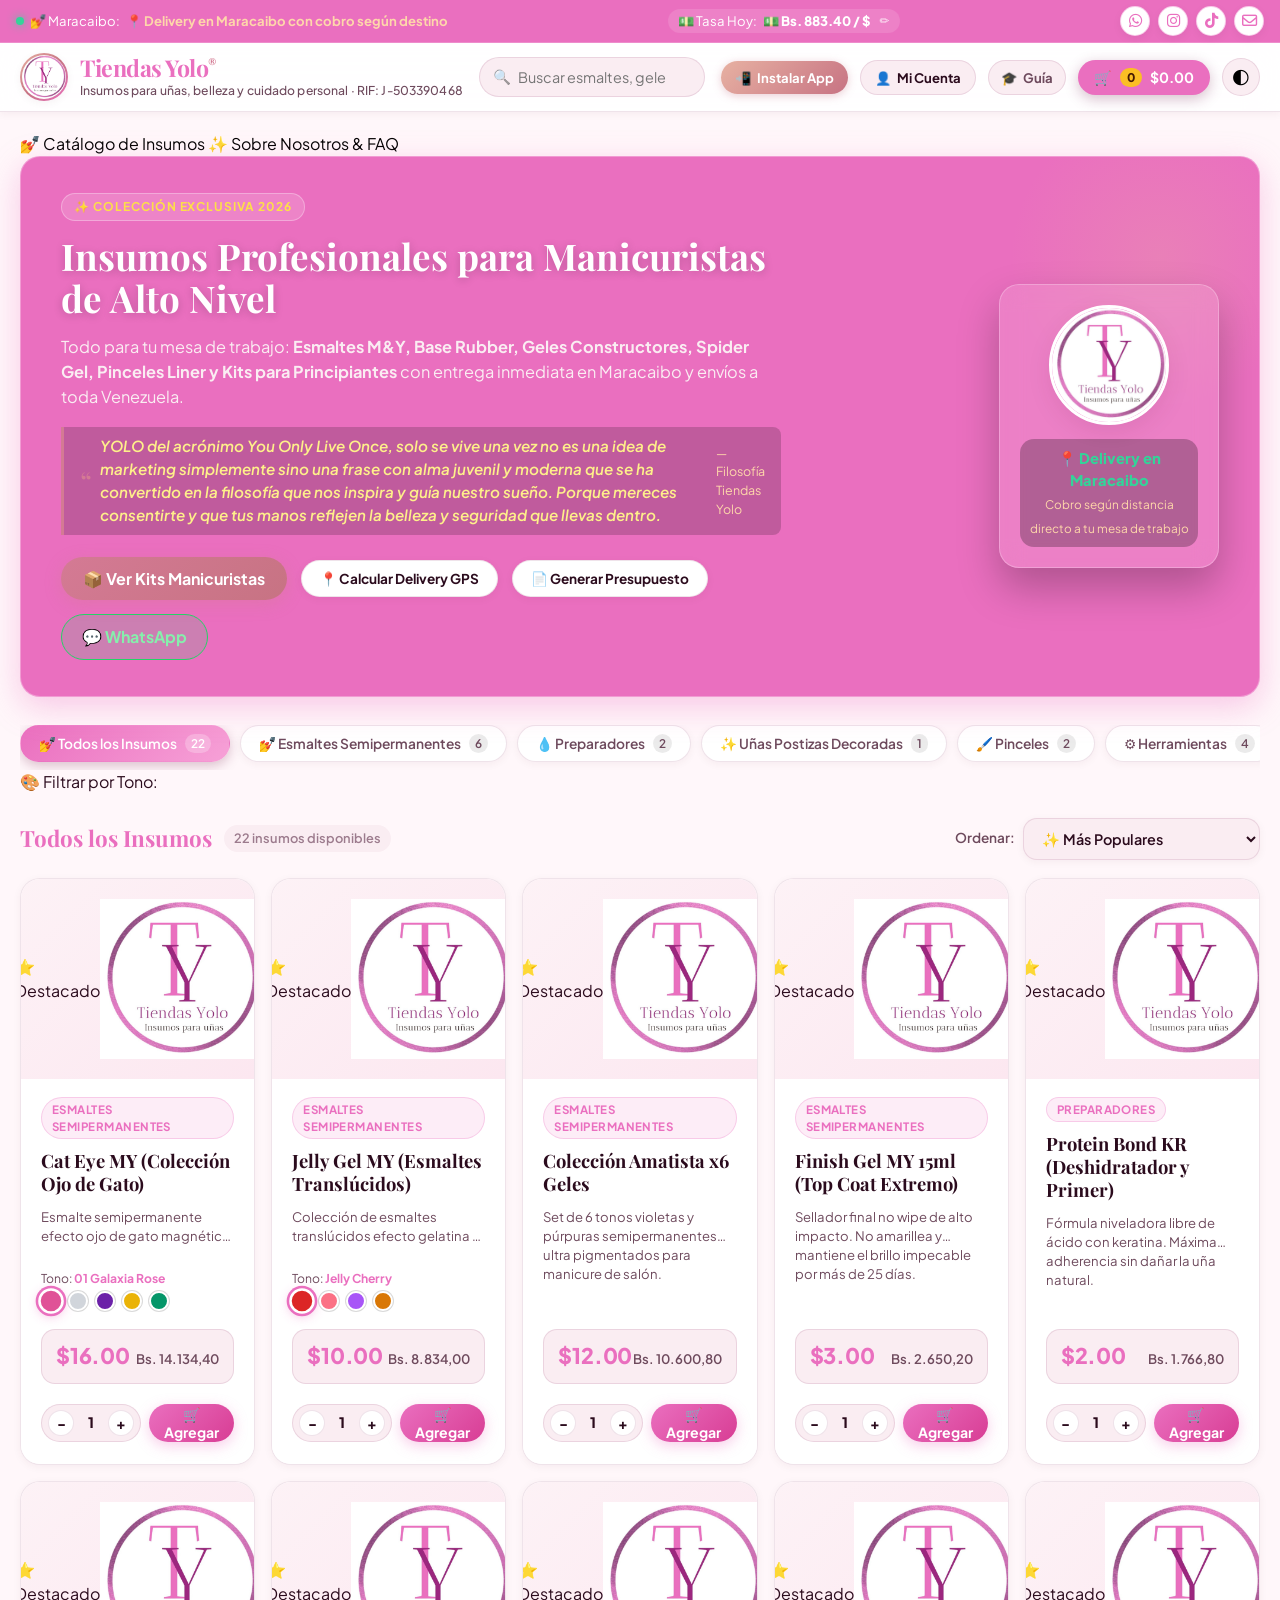
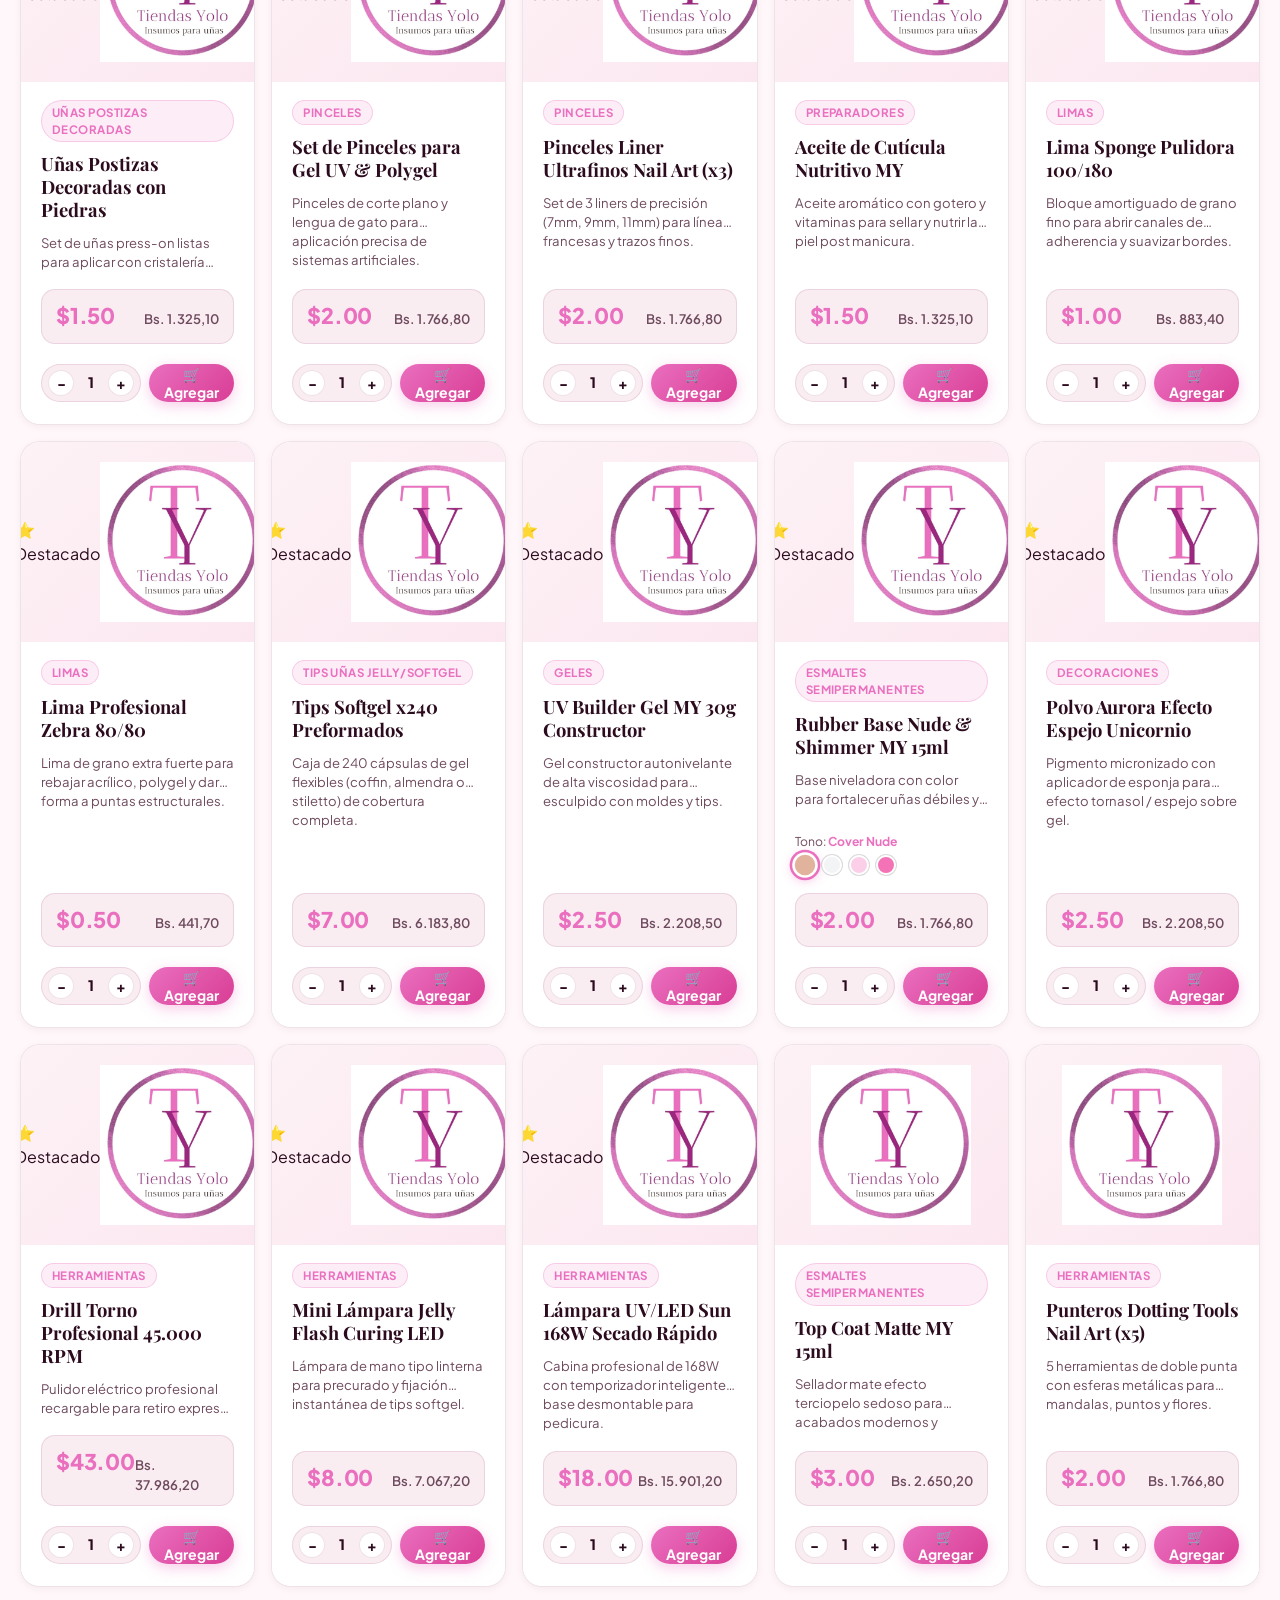
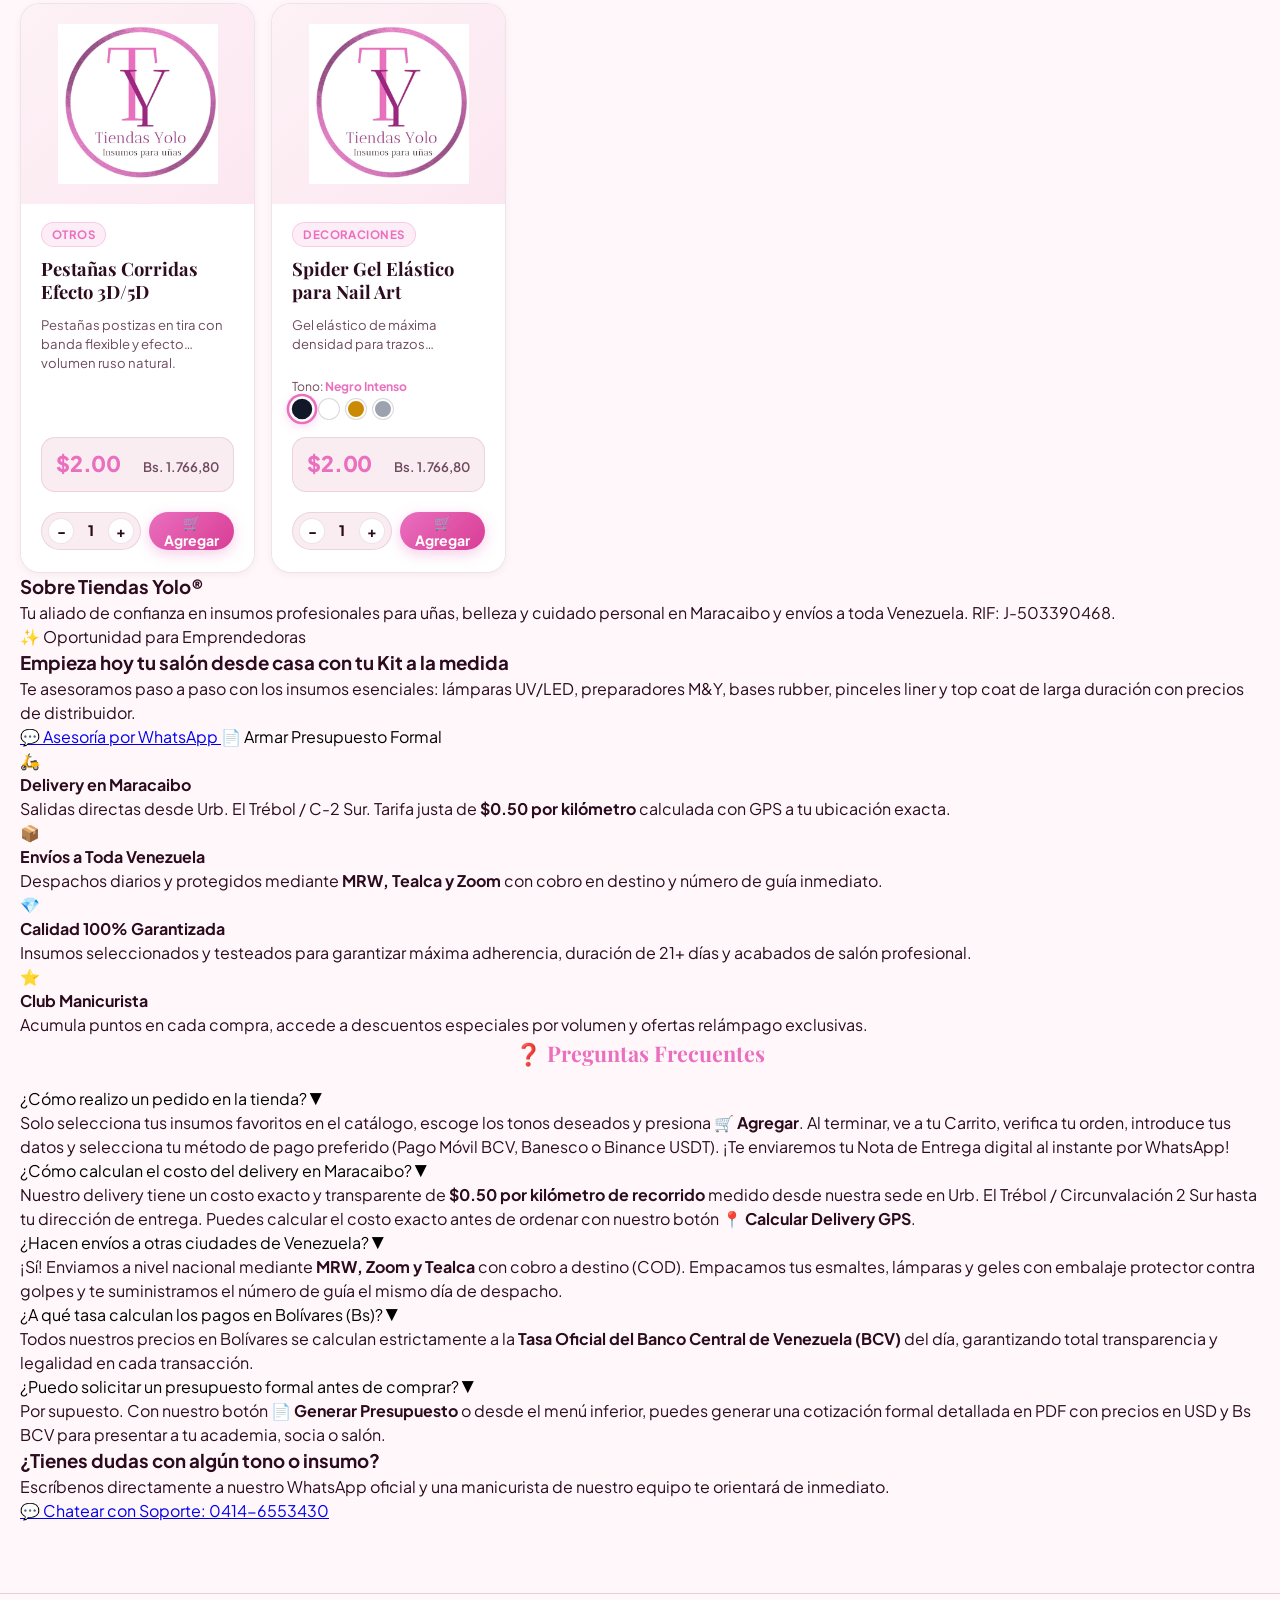
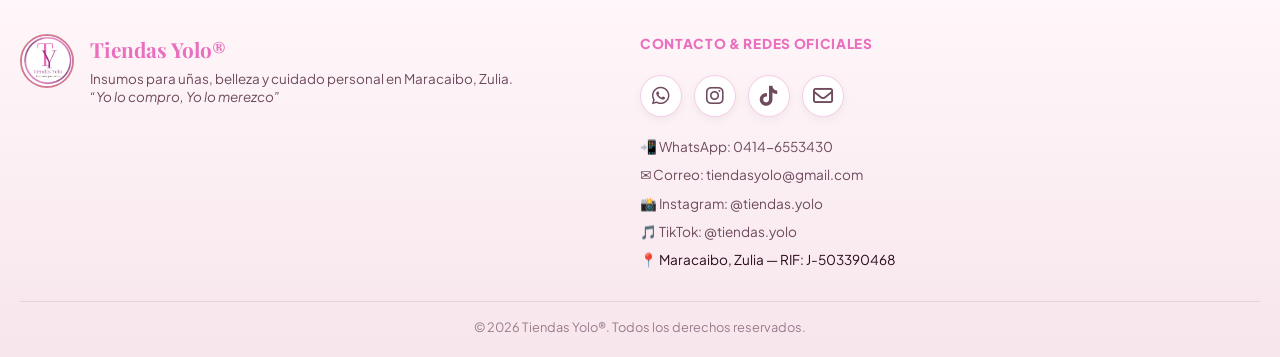
==== commit 2a6b96f4: "Update print statement from 'Hello' to 'Goodbye'" ====
--- a/index.html
+++ b/index.html
@@ -23,7 +23,7 @@
   <link href="https://fonts.googleapis.com/css2?family=Playfair+Display:ital,wght@0,500;0,600;0,700;1,400&family=Plus+Jakarta+Sans:wght@300;400;500;600;700;800&display=swap" rel="stylesheet">
 
   <link rel="stylesheet" href="https://cdnjs.cloudflare.com/ajax/libs/font-awesome/6.5.1/css/all.min.css" />
-  <link rel="stylesheet" href="styles.css?v=20261023c">
+  <link rel="stylesheet" href="styles.css?v=20261023e">
 </head>
 <body class="theme-light">
 
@@ -58,7 +58,7 @@
       <div class="info-item">
         <span class="pulse-dot"></span>
         <span class="info-label">💅 Maracaibo:</span>
-        <span class="info-highlight" id="top-delivery-badge">📍 Delivery GPS: $0.50/km</span>
+        <span class="info-highlight" id="top-delivery-badge">📍 Delivery en Maracaibo con cobro según destino</span>
       </div>
       <div class="info-item rate-ticker" id="rate-ticker-box" title="Haz clic para actualizar la tasa del día" style="cursor:pointer;">
         <span class="info-label">💵 Tasa Hoy:</span>
@@ -67,7 +67,7 @@
       </div>
       <div class="info-item">
         <div class="bio-social-bar mini-bar">
-          <a href="https://wa.me/584265604070?text=Hola%20Tiendas%20Yolo,%20deseo%20hacer%20un%20pedido" target="_blank" class="bio-social-icon wa" title="WhatsApp 0426-5604070">
+          <a href="https://wa.me/584146553430?text=Hola%20Tiendas%20Yolo,%20deseo%20hacer%20un%20pedido" target="_blank" class="bio-social-icon wa" title="WhatsApp 0414-6553430">
             <i class="fa-brands fa-whatsapp"></i>
           </a>
           <a href="https://instagram.com/tiendas.yolo" target="_blank" class="bio-social-icon ig" title="Instagram @tiendas.yolo">
@@ -95,7 +95,7 @@
         </div>
         <div class="brand-titles">
           <h1 class="brand-title" data-editable="true" id="txt-brand-name">Tiendas Yolo<span class="brand-reg">®</span></h1>
-          <p class="brand-subtitle" data-editable="true" id="txt-brand-slogan">Insumos para uñas y todo para la manicurista · RIF: J-503390468</p>
+          <p class="brand-subtitle" data-editable="true" id="txt-brand-slogan">Insumos para uñas, belleza y cuidado personal · RIF: J-503390468</p>
         </div>
       </a>
 
@@ -146,51 +146,16 @@
   <main class="main-content">
 
     <!-- =================================================================== -->
-    <!-- SOCIAL HUB / LINK-IN-BIO BAR (CONECTA CON TIENDAS YOLO) -->
+    <!-- NAVEGACIÓN PRINCIPAL INSUSHOP STYLE (CATÁLOGO / SOBRE NOSOTROS) -->
     <!-- =================================================================== -->
-    <section class="social-hub-section">
-      <div class="social-hub-container">
-        <a href="https://wa.me/584265604070" target="_blank" rel="noopener noreferrer" class="social-hub-btn wa-pill">
-          <span class="hub-icon">📲</span>
-          <div class="hub-texts">
-            <span class="hub-title">WhatsApp Oficial</span>
-            <span class="hub-sub">0426-5604070</span>
-          </div>
-        </a>
-
-        <a href="https://instagram.com/tiendas.yolo" target="_blank" rel="noopener noreferrer" class="social-hub-btn ig-pill">
-          <span class="hub-icon">📸</span>
-          <div class="hub-texts">
-            <span class="hub-title">Instagram</span>
-            <span class="hub-sub">@tiendas.yolo</span>
-          </div>
-        </a>
-
-        <a href="https://tiktok.com/@tiendas.yolo" target="_blank" rel="noopener noreferrer" class="social-hub-btn tiktok-pill">
-          <span class="hub-icon">🎵</span>
-          <div class="hub-texts">
-            <span class="hub-title">TikTok</span>
-            <span class="hub-sub">@tiendas.yolo</span>
-          </div>
-        </a>
-
-        <div class="social-hub-btn deliv-pill" id="btn-open-gps-delivery-hub" style="cursor:pointer;" title="Clic para calcular tu delivery por GPS">
-          <span class="hub-icon">📍</span>
-          <div class="hub-texts">
-            <span class="hub-title">Delivery GPS</span>
-            <span class="hub-sub">Maracaibo · Calcular Tarifa</span>
-          </div>
-        </div>
-
-        <div class="social-hub-btn envios-pill">
-          <span class="hub-icon">📦</span>
-          <div class="hub-texts">
-            <span class="hub-title">Envíos Nacionales</span>
-            <span class="hub-sub">MRW • Tealca • Zoom</span>
-          </div>
-        </div>
-      </div>
-    </section>
+    <div class="store-nav-tabs-bar">
+      <button class="store-nav-tab-btn active" id="tab-nav-catalog">
+        💅 Catálogo de Insumos
+      </button>
+      <button class="store-nav-tab-btn" id="tab-nav-about">
+        ✨ Sobre Nosotros & FAQ
+      </button>
+    </div>
 
     <!-- =================================================================== -->
     <!-- HERO BANNER GLAMOUR COMPACTO & ELEGANTE -->
@@ -207,7 +172,7 @@
           </p>
           <div class="hero-quote-box">
             <span class="quote-mark">“</span>
-            <span class="quote-text" data-editable="true" id="txt-hero-quote">Yo lo compro, Yo lo merezco.</span>
+            <span class="quote-text" data-editable="true" id="txt-hero-quote">YOLO del acrónimo You Only Live Once, solo se vive una vez no es una idea de marketing simplemente sino una frase con alma juvenil y moderna que se ha convertido en la filosofía que nos inspira y guía nuestro sueño. Porque mereces consentirte y que tus manos reflejen la belleza y seguridad que llevas dentro.</span>
             <span class="quote-author">— Filosofía Tiendas Yolo</span>
           </div>
           <div class="hero-cta-group">
@@ -220,7 +185,7 @@
             <button class="btn-secondary" id="btn-hero-quote-generator">
               📄 Generar Presupuesto
             </button>
-            <a href="https://wa.me/584265604070?text=Hola%20Tiendas%20Yolo%2C%20deseo%20m%C3%A1s%20informaci%C3%B3n%20sobre%20sus%20insumos" target="_blank" rel="noopener noreferrer" class="btn-whatsapp-outline">
+            <a href="https://wa.me/584146553430?text=Hola%20Tiendas%20Yolo%2C%20deseo%20m%C3%A1s%20informaci%C3%B3n%20sobre%20sus%20insumos" target="_blank" rel="noopener noreferrer" class="btn-whatsapp-outline">
               💬 WhatsApp
             </a>
           </div>
@@ -230,8 +195,8 @@
           <div class="hero-card-floating">
             <img src="logo-yolo.png" alt="Tiendas Yolo" class="hero-floating-logo" onerror="this.onerror=null; this.src='assets/logo-yolo.png'">
             <div class="hero-promo-badge">
-              <span class="promo-title">📍 Delivery por GPS</span>
-              <span class="promo-sub">$0.50/km directo a tu mesa de trabajo</span>
+              <span class="promo-title">📍 Delivery en Maracaibo</span>
+              <span class="promo-sub">Cobro según distancia directo a tu mesa de trabajo</span>
             </div>
           </div>
         </div>
@@ -239,11 +204,19 @@
     </section>
 
     <!-- =================================================================== -->
-    <!-- SELECTOR DE CATEGORÍAS -->
+    <!-- SELECTOR DE CATEGORÍAS Y FILTRO DE TONOS/COLORES -->
     <!-- =================================================================== -->
     <section class="store-filter-bar">
       <div class="categories-scroll-wrapper" id="categories-container">
         <!-- Render dinámico de categorías -->
+      </div>
+
+      <!-- BARRA DE FILTRADO POR TONO/COLOR INSUSHOP -->
+      <div class="color-filter-bar">
+        <span class="color-filter-title">🎨 Filtrar por Tono:</span>
+        <div class="color-filter-dots-wrap" id="color-filter-container">
+          <!-- Render dinámico de tonos -->
+        </div>
       </div>
     </section>
 
@@ -269,6 +242,138 @@
 
     <section class="products-grid" id="products-grid-container">
       <!-- Tarjetas de productos inyectadas dinámicamente -->
+    </section>
+
+    <!-- =================================================================== -->
+    <!-- SECCIÓN SOBRE NOSOTROS & MÓDULOS DE MARCA (INSPIRACIÓN INSUSHOP)   -->
+    <!-- =================================================================== -->
+    <section id="section-sobre-nosotros" class="insu-brand-section">
+      <div class="insu-section-header">
+        <h3 class="insu-section-title">Sobre Tiendas Yolo®</h3>
+        <p class="insu-section-sub">
+          Tu aliado de confianza en insumos profesionales para uñas, belleza y cuidado personal en Maracaibo y envíos a toda Venezuela. RIF: J-503390468.
+        </p>
+      </div>
+
+      <!-- BANNER KIT EMPRENDEDORA -->
+      <div class="insu-banner-entrepreneur">
+        <div class="insu-entrepreneur-content">
+          <span class="insu-entrepreneur-tag">✨ Oportunidad para Emprendedoras</span>
+          <h3 class="insu-entrepreneur-title">Empieza hoy tu salón desde casa con tu Kit a la medida</h3>
+          <p class="insu-entrepreneur-desc">
+            Te asesoramos paso a paso con los insumos esenciales: lámparas UV/LED, preparadores M&Y, bases rubber, pinceles liner y top coat de larga duración con precios de distribuidor.
+          </p>
+          <div class="insu-entrepreneur-actions">
+            <a href="https://wa.me/584146553430?text=Hola%20Tiendas%20Yolo%2C%20deseo%20asesor%C3%ADa%20para%20armar%20mi%20Kit%20Emprendedora" target="_blank" rel="noopener noreferrer" class="btn-insu-gold">
+              💬 Asesoría por WhatsApp
+            </a>
+            <button type="button" class="btn-insu-glass" onclick="window.YoloApp.generateFormalQuote()">
+              📄 Armar Presupuesto Formal
+            </button>
+          </div>
+        </div>
+      </div>
+
+      <!-- GRID DE CARACTERÍSTICAS / ENVÍOS NACIONALES & DELIVERY -->
+      <div class="insu-features-grid">
+        <div class="insu-feature-card">
+          <div class="insu-feature-icon">🛵</div>
+          <div class="insu-feature-content">
+            <h4>Delivery en Maracaibo</h4>
+            <p>Salidas directas desde Urb. El Trébol / C-2 Sur. Tarifa justa de <strong>$0.50 por kilómetro</strong> calculada con GPS a tu ubicación exacta.</p>
+          </div>
+        </div>
+
+        <div class="insu-feature-card">
+          <div class="insu-feature-icon">📦</div>
+          <div class="insu-feature-content">
+            <h4>Envíos a Toda Venezuela</h4>
+            <p>Despachos diarios y protegidos mediante <strong>MRW, Tealca y Zoom</strong> con cobro en destino y número de guía inmediato.</p>
+          </div>
+        </div>
+
+        <div class="insu-feature-card">
+          <div class="insu-feature-icon">💎</div>
+          <div class="insu-feature-content">
+            <h4>Calidad 100% Garantizada</h4>
+            <p>Insumos seleccionados y testeados para garantizar máxima adherencia, duración de 21+ días y acabados de salón profesional.</p>
+          </div>
+        </div>
+
+        <div class="insu-feature-card">
+          <div class="insu-feature-icon">⭐</div>
+          <div class="insu-feature-content">
+            <h4>Club Manicurista</h4>
+            <p>Acumula puntos en cada compra, accede a descuentos especiales por volumen y ofertas relámpago exclusivas.</p>
+          </div>
+        </div>
+      </div>
+
+      <!-- ACORDEÓN DE PREGUNTAS FRECUENTES (FAQ) -->
+      <div class="insu-faq-box">
+        <h4 style="font-family: var(--font-serif); font-size: 1.35rem; color: var(--ty-primary); margin-bottom: 18px; text-align: center;">
+          ❓ Preguntas Frecuentes
+        </h4>
+
+        <div class="faq-accordion-item">
+          <button type="button" class="faq-accordion-header">
+            <span>¿Cómo realizo un pedido en la tienda?</span>
+            <span class="faq-arrow">▼</span>
+          </button>
+          <div class="faq-accordion-body">
+            <p>Solo selecciona tus insumos favoritos en el catálogo, escoge los tonos deseados y presiona <strong>🛒 Agregar</strong>. Al terminar, ve a tu Carrito, verifica tu orden, introduce tus datos y selecciona tu método de pago preferido (Pago Móvil BCV, Banesco o Binance USDT). ¡Te enviaremos tu Nota de Entrega digital al instante por WhatsApp!</p>
+          </div>
+        </div>
+
+        <div class="faq-accordion-item">
+          <button type="button" class="faq-accordion-header">
+            <span>¿Cómo calculan el costo del delivery en Maracaibo?</span>
+            <span class="faq-arrow">▼</span>
+          </button>
+          <div class="faq-accordion-body">
+            <p>Nuestro delivery tiene un costo exacto y transparente de <strong>$0.50 por kilómetro de recorrido</strong> medido desde nuestra sede en Urb. El Trébol / Circunvalación 2 Sur hasta tu dirección de entrega. Puedes calcular el costo exacto antes de ordenar con nuestro botón <strong>📍 Calcular Delivery GPS</strong>.</p>
+          </div>
+        </div>
+
+        <div class="faq-accordion-item">
+          <button type="button" class="faq-accordion-header">
+            <span>¿Hacen envíos a otras ciudades de Venezuela?</span>
+            <span class="faq-arrow">▼</span>
+          </button>
+          <div class="faq-accordion-body">
+            <p>¡Sí! Enviamos a nivel nacional mediante <strong>MRW, Zoom y Tealca</strong> con cobro a destino (COD). Empacamos tus esmaltes, lámparas y geles con embalaje protector contra golpes y te suministramos el número de guía el mismo día de despacho.</p>
+          </div>
+        </div>
+
+        <div class="faq-accordion-item">
+          <button type="button" class="faq-accordion-header">
+            <span>¿A qué tasa calculan los pagos en Bolívares (Bs)?</span>
+            <span class="faq-arrow">▼</span>
+          </button>
+          <div class="faq-accordion-body">
+            <p>Todos nuestros precios en Bolívares se calculan estrictamente a la <strong>Tasa Oficial del Banco Central de Venezuela (BCV)</strong> del día, garantizando total transparencia y legalidad en cada transacción.</p>
+          </div>
+        </div>
+
+        <div class="faq-accordion-item">
+          <button type="button" class="faq-accordion-header">
+            <span>¿Puedo solicitar un presupuesto formal antes de comprar?</span>
+            <span class="faq-arrow">▼</span>
+          </button>
+          <div class="faq-accordion-body">
+            <p>Por supuesto. Con nuestro botón <strong>📄 Generar Presupuesto</strong> o desde el menú inferior, puedes generar una cotización formal detallada en PDF con precios en USD y Bs BCV para presentar a tu academia, socia o salón.</p>
+          </div>
+        </div>
+      </div>
+
+      <!-- BANNER DE CIERRE WHATSAPP -->
+      <div class="insu-help-cta-banner">
+        <h3>¿Tienes dudas con algún tono o insumo?</h3>
+        <p>Escríbenos directamente a nuestro WhatsApp oficial y una manicurista de nuestro equipo te orientará de inmediato.</p>
+        <a href="https://wa.me/584146553430?text=Hola%20Tiendas%20Yolo%2C%20tengo%20una%20consulta%20sobre%20un%20producto" target="_blank" rel="noopener noreferrer" class="btn-insu-gold" style="display:inline-flex; margin:0 auto;">
+          💬 Chatear con Soporte: 0414-6553430
+        </a>
+      </div>
     </section>
 
   </main>
@@ -311,7 +416,7 @@
         <img src="logo-yolo.png" alt="Tiendas Yolo" class="footer-logo" onerror="this.onerror=null; this.src='assets/logo-yolo.png'">
         <div>
           <h4 class="footer-title">Tiendas Yolo®</h4>
-          <p class="footer-desc">Insumos para uñas y todo para la manicurista en Maracaibo, Zulia.</p>
+          <p class="footer-desc">Insumos para uñas, belleza y cuidado personal en Maracaibo, Zulia.</p>
           <p class="footer-desc"><em>“Yo lo compro, Yo lo merezco”</em></p>
         </div>
       </div>
@@ -319,7 +424,7 @@
       <div class="footer-links">
         <span class="footer-col-title">Contacto & Redes Oficiales</span>
         <div class="bio-social-bar" style="justify-content:flex-start; margin-bottom:12px;">
-          <a href="https://wa.me/584265604070?text=Hola%20Tiendas%20Yolo,%20deseo%20hacer%20un%20pedido" target="_blank" class="bio-social-icon wa" title="WhatsApp 0426-5604070">
+          <a href="https://wa.me/584146553430?text=Hola%20Tiendas%20Yolo,%20deseo%20hacer%20un%20pedido" target="_blank" class="bio-social-icon wa" title="WhatsApp 0414-6553430">
             <i class="fa-brands fa-whatsapp"></i>
           </a>
           <a href="https://instagram.com/tiendas.yolo" target="_blank" class="bio-social-icon ig" title="Instagram @tiendas.yolo">
@@ -332,7 +437,7 @@
             <i class="fa-regular fa-envelope"></i>
           </a>
         </div>
-        <a href="https://wa.me/584265604070" target="_blank" rel="noopener noreferrer">📲 WhatsApp: 0426-5604070</a>
+        <a href="https://wa.me/584146553430" target="_blank" rel="noopener noreferrer">📲 WhatsApp: 0414-6553430</a>
         <a href="mailto:tiendasyolo@gmail.com">✉️ Correo: tiendasyolo@gmail.com</a>
         <a href="https://instagram.com/tiendas.yolo" target="_blank" rel="noopener noreferrer">📸 Instagram: @tiendas.yolo</a>
         <a href="https://tiktok.com/@tiendas.yolo" target="_blank" rel="noopener noreferrer">🎵 TikTok: @tiendas.yolo</a>
@@ -373,17 +478,6 @@
       </div>
 
       <div class="cart-drawer-body">
-        
-        <!-- BARRA DE DELIVERY GRATIS MARACAIBO -->
-        <div class="delivery-progress-wrap" id="delivery-progress-box">
-          <div class="delivery-progress-header">
-            <span id="delivery-progress-text">🚚 Agrega $15.00 para Delivery GRATIS en Maracaibo</span>
-            <strong id="delivery-progress-status">$0.00 / $15.00</strong>
-          </div>
-          <div class="delivery-progress-bar">
-            <div class="delivery-progress-fill" id="delivery-progress-fill" style="width: 0%;"></div>
-          </div>
-        </div>
 
         <!-- LISTA DE PRODUCTOS EN EL CARRITO -->
         <div class="cart-items-list" id="cart-items-list">
@@ -407,7 +501,7 @@
           <div class="form-grid-2">
             <div class="form-group">
               <label for="cart-client-phone" class="form-label">Teléfono WhatsApp: *</label>
-              <input type="tel" id="cart-client-phone" class="form-input" placeholder="0426-1234567">
+              <input type="tel" id="cart-client-phone" class="form-input" placeholder="0414-1234567">
             </div>
             <div class="form-group">
               <label for="cart-client-salon" class="form-label">Nombre del Salón / Estudio:</label>
@@ -419,7 +513,7 @@
             <label for="cart-delivery-type" class="form-label">Modalidad de Entrega:</label>
             <select id="cart-delivery-type" class="select-styled">
               <option value="delivery-maracaibo">🛵 Delivery a Domicilio con GPS (Maracaibo)</option>
-              <option value="retiro-personal">🛍️ Retiro en Tienda Física (Gratis)</option>
+              <option value="retiro-personal">🛍️ Retiro Personal / Pick-up (Previo acuerdo)</option>
               <option value="envio-nacional">📦 Envío Nacional (MRW / Tealca / Zoom)</option>
             </select>
           </div>
@@ -546,7 +640,7 @@
             </div>
             <div class="bank-pill-details">
               <p>• <strong>Banco:</strong> Banesco (0134)</p>
-              <p>• <strong>Teléfono:</strong> <span id="copy-pm-phone">04265604070</span></p>
+              <p>• <strong>Teléfono:</strong> <span id="copy-pm-phone">04146553430</span></p>
               <p>• <strong>Cédula / RIF:</strong> <span id="copy-pm-id">V-28123456</span></p>
               <p>• <strong>Monto exacto:</strong> <span id="copy-pm-bs">Bs. 0.00</span></p>
             </div>
@@ -645,7 +739,7 @@
           <img src="logo-yolo.png" alt="Tiendas Yolo" class="ticket-logo" onerror="this.onerror=null; this.src='assets/logo-yolo.png'">
           <h2 class="ticket-store-name">TIENDAS YOLO®</h2>
           <p class="ticket-slogan">Insumos para Uñas & Todo para la Manicurista</p>
-          <p class="ticket-location">Maracaibo, Zulia — Venezuela • RIF: J-503390468 | WhatsApp: 0426-5604070</p>
+          <p class="ticket-location">Maracaibo, Zulia — Venezuela • RIF: J-503390468 | WhatsApp: 0414-6553430</p>
           <div class="ticket-badge-pill" id="ticket-badge-auth">
             ✅ PAGO AUTENTICADO & REGISTRADO
           </div>
@@ -687,7 +781,7 @@
           </div>
           <div class="ticket-total-row">
             <span>Delivery:</span>
-            <span id="ticket-delivery-usd" class="text-success">¡GRATIS!</span>
+            <span id="ticket-delivery-usd" class="font-bold">$0.00</span>
           </div>
           <div class="ticket-total-row total-highlight">
             <strong>TOTAL A PAGAR:</strong>
@@ -737,7 +831,7 @@
             <div class="quote-company-info">
               <h2 class="quote-company-name">TIENDAS YOLO®</h2>
               <p class="quote-company-tagline">Insumos para uñas y todo para la manicurista · RIF: J-503390468</p>
-              <p class="quote-company-sub">Maracaibo, Zulia — Venezuela | RIF: J-503390468 | WhatsApp: 0426-5604070</p>
+              <p class="quote-company-sub">Maracaibo, Zulia — Venezuela | RIF: J-503390468 | WhatsApp: 0414-6553430</p>
               <p class="quote-company-sub">Instagram: @tiendas.yolo | Correo: tiendasyolo@gmail.com</p>
             </div>
           </div>
@@ -778,7 +872,7 @@
             </tr>
             <tr>
               <td colspan="3" class="text-right font-bold">Delivery / Despacho:</td>
-              <td colspan="2" class="font-bold text-success" id="print-quote-delivery-status">¡DELIVERY GRATIS EN MARACAIBO!</td>
+              <td colspan="2" class="font-bold" id="print-quote-delivery-status">Tarifa según destino ($0.50/km)</td>
             </tr>
             <tr class="grand-total-quote-row">
               <td colspan="3" class="text-right font-bold">TOTAL GENERAL:</td>
@@ -848,7 +942,7 @@
             <div class="form-grid-2">
               <div class="form-group">
                 <label for="acc-input-phone" class="form-label">Teléfono WhatsApp: *</label>
-                <input type="tel" id="acc-input-phone" class="form-input" placeholder="0426-5604070" required>
+                <input type="tel" id="acc-input-phone" class="form-input" placeholder="0414-6553430" required>
               </div>
               <div class="form-group">
                 <label for="acc-input-doc" class="form-label">Cédula / RIF:</label>
@@ -886,7 +980,7 @@
               <h4 id="prof-display-name">Andrea González</h4>
               <span class="vip-badge" id="prof-display-level">🌟 Manicurista VIP Yolo</span>
               <p id="prof-display-salon">Salón: Glow Nails Studio • @glownails</p>
-              <p id="prof-display-phone">RIF: J-503390468 | WhatsApp: 0426-5604070</p>
+              <p id="prof-display-phone">RIF: J-503390468 | WhatsApp: 0414-6553430</p>
               <p id="prof-display-address">Dirección: Maracaibo</p>
             </div>
           </div>
@@ -930,14 +1024,16 @@
             <div class="form-group">
               <label for="pe-input-cat" class="form-label">Categoría: *</label>
               <select id="pe-input-cat" class="select-styled" required>
-                <option value="Esmaltes">Esmaltes</option>
-                <option value="Geles y Acrílicos">Geles y Acrílicos</option>
-                <option value="Pinceles y Herramientas">Pinceles y Herramientas</option>
-                <option value="Lámparas y Equipos">Lámparas y Equipos</option>
-                <option value="Kits">Kits</option>
-                <option value="Líquidos y Preparación">Líquidos y Preparación</option>
-                <option value="Pestañas y Belleza">Pestañas y Belleza</option>
-                <option value="Decoración">Decoración</option>
+                <option value="Esmaltes Semipermanentes">Esmaltes Semipermanentes</option>
+                <option value="Preparadores">Preparadores</option>
+                <option value="Press ON">Press ON</option>
+                <option value="Pinceles">Pinceles</option>
+                <option value="Limas">Limas</option>
+                <option value="Tips Uñas Jelly y Softgel">Tips Uñas Jelly y Softgel</option>
+                <option value="Geles">Geles</option>
+                <option value="Decoraciones">Decoraciones</option>
+                <option value="Herramientas">Herramientas</option>
+                <option value="Otros">Otros</option>
               </select>
             </div>
 
@@ -968,10 +1064,16 @@
           </div>
 
           <div class="form-group">
-            <label for="pe-input-img" class="form-label">URL de la Imagen o Nombre de archivo: *</label>
+            <label for="pe-input-img" class="form-label">Foto del Insumo / Producto: *</label>
             <div class="image-input-preview-group">
-              <input type="text" id="pe-input-img" class="form-input" placeholder="logo-yolo.png o enlace https://...">
+              <input type="text" id="pe-input-img" class="form-input" placeholder="logo-yolo.png o sube una imagen">
               <img id="pe-img-preview" src="logo-yolo.png" alt="Preview" class="pe-preview-thumb" onerror="this.onerror=null; this.src='assets/logo-yolo.png'">
+            </div>
+            <div style="margin-top:6px;">
+              <label class="btn-secondary" style="cursor:pointer; display:inline-flex; align-items:center; gap:6px; font-size:0.8rem; padding:6px 14px;">
+                📁 Subir foto desde mi dispositivo
+                <input type="file" id="pe-file-upload-input" accept="image/*" style="display:none;">
+              </label>
             </div>
           </div>
 
@@ -1123,15 +1225,17 @@
           <label class="form-label" for="select-maracaibo-zone">Zona o Parroquia:</label>
           <select id="select-maracaibo-zone" class="select-styled" style="width:100%;">
             <option value="">Selecciona tu zona...</option>
-            <option value="10.6650,-71.6080" data-name="Bella Vista / Cecilio Acosta" data-km="2.4">Bella Vista / Cecilio Acosta (~2.4 km)</option>
-            <option value="10.6550,-71.6220" data-name="5 de Julio / Indio Mara" data-km="2.8">5 de Julio / Indio Mara (~2.8 km)</option>
-            <option value="10.6850,-71.6150" data-name="Zona Norte / Fuerzas Armadas" data-km="4.8">Zona Norte / Fuerzas Armadas (~4.8 km)</option>
-            <option value="10.6600,-71.6450" data-name="La Limpia / Curva de Molina" data-km="6.5">La Limpia / Curva de Molina (~6.5 km)</option>
-            <option value="10.6480,-71.6250" data-name="Delicias / Paraíso" data-km="3.2">Delicias / Paraíso (~3.2 km)</option>
-            <option value="10.6380,-71.6050" data-name="El Milagro / Santa Lucía" data-km="2.1">El Milagro / Santa Lucía (~2.1 km)</option>
-            <option value="10.5850,-71.6350" data-name="San Francisco / Sierra Maestra" data-km="9.2">San Francisco / Sierra Maestra (~9.2 km)</option>
-            <option value="10.6800,-71.6500" data-name="Los Olivos / La Victoria" data-km="7.0">Los Olivos / La Victoria (~7.0 km)</option>
-            <option value="10.6150,-71.6300" data-name="Sabaneta / Metrosol" data-km="5.8">Sabaneta / Metrosol (~5.8 km)</option>
+            <option value="10.6054,-71.6593" data-name="Urb. El Trébol / C-2 Sur (Local)" data-km="0.5">Urb. El Trébol / C-2 Sur (Local) (~0.5 km)</option>
+            <option value="10.6150,-71.6420" data-name="Sabaneta / Metrosol" data-km="2.6">Sabaneta / Metrosol (~2.6 km)</option>
+            <option value="10.5850,-71.6450" data-name="San Francisco / Coromoto / Sierra Maestra" data-km="3.4">San Francisco / Coromoto / Sierra Maestra (~3.4 km)</option>
+            <option value="10.6350,-71.6600" data-name="Circunvalación 2 / Amparo" data-km="4.0">Circunvalación 2 / Amparo (~4.0 km)</option>
+            <option value="10.6480,-71.6350" data-name="Delicias / Paraíso" data-km="6.6">Delicias / Paraíso (~6.6 km)</option>
+            <option value="10.6600,-71.6650" data-name="La Limpia / Curva de Molina" data-km="7.4">La Limpia / Curva de Molina (~7.4 km)</option>
+            <option value="10.6550,-71.6250" data-name="5 de Julio / Indio Mara" data-km="8.1">5 de Julio / Indio Mara (~8.1 km)</option>
+            <option value="10.6450,-71.6080" data-name="El Milagro / Santa Lucía" data-km="8.7">El Milagro / Santa Lucía (~8.7 km)</option>
+            <option value="10.6750,-71.6550" data-name="Los Olivos / La Victoria" data-km="9.5">Los Olivos / La Victoria (~9.5 km)</option>
+            <option value="10.6650,-71.6150" data-name="Bella Vista / Cecilio Acosta" data-km="10.0">Bella Vista / Cecilio Acosta (~10.0 km)</option>
+            <option value="10.6950,-71.6250" data-name="Zona Norte / Fuerzas Armadas" data-km="13.0">Zona Norte / Fuerzas Armadas (~13.0 km)</option>
           </select>
         </div>
 
@@ -1145,14 +1249,13 @@
         <div id="gps-calc-results-box" style="background:var(--bg-subtle); border:1.5px solid var(--ty-magenta-fuchsia); border-radius:var(--radius-md); padding:16px; margin-bottom:16px;">
           <div style="display:flex; justify-content:space-between; align-items:center; margin-bottom:8px;">
             <span style="font-weight:700; font-size:0.85rem; color:var(--ty-primary-dark);" id="gps-zone-label">Ubicación: Selecciona una zona</span>
-            <span style="font-size:0.78rem; font-weight:700; color:#10b981;" id="gps-free-badge">✓ Gratuito > $15</span>
           </div>
           <div style="display:grid; grid-template-columns:1fr 1fr; gap:10px; text-align:center;">
-            <div style="background:#fff; padding:10px; border-radius:8px; border:1px solid var(--border-light);">
+            <div style="background:var(--bg-card); color:var(--text-main); padding:10px; border-radius:8px; border:1px solid var(--border-light);" class="gps-stat-card">
               <span style="font-size:0.7rem; color:var(--text-muted); text-transform:uppercase; font-weight:700;">Distancia</span>
               <div style="font-size:1.3rem; font-weight:800; color:var(--text-main);" id="gps-dist-km">0.0 km</div>
             </div>
-            <div style="background:#fff; padding:10px; border-radius:8px; border:1px solid var(--border-light);">
+            <div style="background:var(--bg-card); color:var(--text-main); padding:10px; border-radius:8px; border:1px solid var(--border-light);" class="gps-stat-card">
               <span style="font-size:0.7rem; color:var(--text-muted); text-transform:uppercase; font-weight:700;">Tarifa Delivery</span>
               <div style="font-size:1.3rem; font-weight:800; color:var(--ty-primary-dark);" id="gps-cost-usd">$0.00</div>
               <span style="font-size:0.75rem; font-weight:600; color:var(--text-secondary);" id="gps-cost-bs">Bs. 0.00</span>
@@ -1174,6 +1277,6 @@
   <div id="toast-notification-container" class="toast-container"></div>
 
   <!-- SCRIPT DE TIENDA PÚBLICA -->
-  <script src="app.js?v=20261023c"></script>
+  <script src="app.js?v=20261023e"></script>
 </body>
 </html>
--- a/styles.css
+++ b/styles.css
@@ -136,11 +136,11 @@
    BARRA SUPERIOR INFORMATIVA & TASA
    ============================================================================ */
 .top-info-bar {
-  background: linear-gradient(90deg, #4a0e2e, #ea6fbf, #8e285f);
+  background: #ea6fbf;
   color: var(--text-white);
   padding: 6px 16px;
   font-size: 0.82rem;
-  border-bottom: 1px solid rgba(255, 255, 255, 0.15);
+  border-bottom: 1px solid rgba(255, 255, 255, 0.2);
   z-index: 100;
 }
 
@@ -478,7 +478,7 @@
   align-items: center;
   gap: 8px;
   padding: 8px 16px;
-  background: linear-gradient(135deg, #ea6fbf, #8e285f);
+  background: var(--ty-primary);
   color: var(--text-white);
   border-radius: var(--radius-pill);
   font-weight: 700;
@@ -548,15 +548,15 @@
    HERO BANNER GLAMOUR
    ============================================================================ */
 .hero-glam-card {
-  background: linear-gradient(135deg, #b82375 0%, #d83d94 28%, #ea6fbf 68%, #f48ecf 100%);
+  background: #ea6fbf;
   color: var(--text-white);
   border-radius: var(--radius-lg);
   padding: 36px 40px;
   margin-bottom: 28px;
   position: relative;
   overflow: hidden;
-  box-shadow: 0 10px 32px rgba(234, 111, 191, 0.35), 0 4px 12px rgba(184, 35, 117, 0.25);
-  border: 1px solid rgba(244, 142, 207, 0.45);
+  box-shadow: 0 10px 32px rgba(234, 111, 191, 0.35);
+  border: 1px solid rgba(255, 255, 255, 0.3);
 }
 
 .hero-glam-card::before {
@@ -2314,38 +2314,51 @@
   }
 
   /* Impresión limpia exclusiva del Reporte Z (Cierre de Caja Diario) */
-  body.printing-report-z-only * {
-    visibility: hidden !important;
-  }
-  body.printing-report-z-only #modal-daily-close-report,
-  body.printing-report-z-only #modal-daily-close-report .receipt-ticket-z,
-  body.printing-report-z-only #modal-daily-close-report .receipt-ticket-z * {
-    visibility: visible !important;
+  body.printing-report-z-only {
+    margin: 0 !important;
+    padding: 0 !important;
+    background: #ffffff !important;
+  }
+  body.printing-report-z-only > *:not(#modal-daily-close-report) {
+    display: none !important;
   }
   body.printing-report-z-only #modal-daily-close-report {
-    position: absolute !important;
-    left: 0 !important;
-    top: 0 !important;
+    display: block !important;
+    position: static !important;
     width: 100% !important;
+    height: auto !important;
     margin: 0 !important;
     padding: 0 !important;
     background: transparent !important;
+    box-shadow: none !important;
+    inset: auto !important;
+  }
+  body.printing-report-z-only #modal-daily-close-report .modal-content,
+  body.printing-report-z-only #modal-daily-close-report .modal-inner {
+    border: none !important;
+    box-shadow: none !important;
+    background: transparent !important;
+    padding: 0 !important;
+    margin: 0 !important;
+    max-width: 100% !important;
+  }
+  body.printing-report-z-only .receipt-ticket-z {
     display: block !important;
-  }
-  body.printing-report-z-only .receipt-ticket-z {
     position: relative !important;
     margin: 0 auto !important;
-    max-width: 360px !important;
+    width: 330px !important;
+    max-width: 100% !important;
     box-shadow: none !important;
-    border: 1px dashed #444 !important;
+    border: 1px dashed #333 !important;
     page-break-after: avoid !important;
     page-break-inside: avoid !important;
+    break-inside: avoid !important;
   }
   body.printing-report-z-only .modal-header,
-  body.printing-report-z-only .modal-footer {
+  body.printing-report-z-only .modal-footer,
+  body.printing-report-z-only .close-modal-btn {
     display: none !important;
   }
-
   /* Impresión limpia de Nota de Entrega para clientes */
   body.printing-delivery-note * {
     visibility: hidden !important;
@@ -3921,4 +3934,212 @@
   color: #ffffff !important;
 }
 
-
+/* ============================================================================
+   REDES SOCIALES ESTILO CREACIONES JJ (ICONOS FLOTANTES CON HOVER DE COLOR)
+   ============================================================================ */
+.bio-social-bar {
+  display: inline-flex;
+  gap: 12px;
+  align-items: center;
+  justify-content: center;
+  flex-wrap: wrap;
+}
+
+.bio-social-icon {
+  width: 42px;
+  height: 42px;
+  border-radius: 50%;
+  background: var(--bg-surface);
+  border: 1.5px solid rgba(234, 111, 191, 0.35);
+  color: var(--ty-primary);
+  display: inline-flex;
+  align-items: center;
+  justify-content: center;
+  font-size: 1.25rem;
+  text-decoration: none;
+  box-shadow: 0 3px 10px rgba(0, 0, 0, 0.05);
+  transition: all 0.28s cubic-bezier(0.34, 1.56, 0.64, 1);
+  position: relative;
+  overflow: hidden;
+}
+
+.bio-social-icon i {
+  transition: transform 0.25s ease, color 0.25s ease;
+  line-height: 1;
+}
+
+.bio-social-icon:hover {
+  transform: translateY(-4px) scale(1.12);
+  color: #ffffff !important;
+}
+
+.bio-social-icon:hover i {
+  transform: scale(1.15);
+  color: #ffffff !important;
+}
+
+/* Hover interactivo exacto con la paleta de marca de cada red social */
+.bio-social-icon.wa:hover {
+  background: #25D366 !important;
+  border-color: #25D366 !important;
+  color: #ffffff !important;
+  box-shadow: 0 8px 22px rgba(37, 211, 102, 0.5) !important;
+}
+
+.bio-social-icon.ig:hover {
+  background: radial-gradient(circle at 30% 107%, #fdf497 0%, #fdf497 5%, #fd5949 45%, #d6249f 60%, #285AEB 90%) !important;
+  border-color: transparent !important;
+  color: #ffffff !important;
+  box-shadow: 0 8px 22px rgba(214, 36, 159, 0.5) !important;
+}
+
+.bio-social-icon.tt:hover {
+  background: #010101 !important;
+  border-color: #fe2c55 !important;
+  color: #ffffff !important;
+  box-shadow: 0 8px 22px rgba(254, 44, 85, 0.5), 0 0 16px rgba(0, 242, 254, 0.45) !important;
+}
+
+.bio-social-icon.fb:hover {
+  background: #1877F2 !important;
+  border-color: #1877F2 !important;
+  color: #ffffff !important;
+  box-shadow: 0 8px 22px rgba(24, 119, 242, 0.5) !important;
+}
+
+.bio-social-icon.mail:hover {
+  background: #ea6fbf !important;
+  border-color: #ea6fbf !important;
+  color: #ffffff !important;
+  box-shadow: 0 8px 22px rgba(234, 111, 191, 0.55) !important;
+}
+
+/* Versión compacta para topbar */
+.bio-social-bar.mini-bar {
+  gap: 8px;
+}
+.bio-social-bar.mini-bar .bio-social-icon {
+  width: 30px;
+  height: 30px;
+  font-size: 0.95rem;
+  border-width: 1px;
+}
+
+/* Modo oscuro para redes sociales */
+body.theme-dark .bio-social-icon,
+html.theme-dark .bio-social-icon {
+  background: #240c1c;
+  border-color: rgba(234, 111, 191, 0.4);
+  color: #ea6fbf;
+  box-shadow: 0 4px 14px rgba(0, 0, 0, 0.4);
+}
+
+/* ============================================================================
+   SELECTOR DE TONOS/COLORES EN PRODUCTOS (INSUSHOP MINIMAL SWATCHES)
+   ============================================================================ */
+.product-swatches-row {
+  margin: 6px 0 10px 0;
+  display: flex;
+  flex-direction: column;
+  gap: 4px;
+}
+
+.swatch-label {
+  font-size: 0.76rem;
+  color: var(--text-secondary);
+}
+
+.swatch-label strong {
+  color: var(--ty-primary);
+  font-weight: 700;
+}
+
+.swatches-dots {
+  display: flex;
+  align-items: center;
+  gap: 7px;
+  flex-wrap: wrap;
+}
+
+.swatch-dot {
+  width: 20px;
+  height: 20px;
+  border-radius: 50%;
+  border: 2px solid #ffffff;
+  box-shadow: 0 0 0 1px rgba(0, 0, 0, 0.15);
+  cursor: pointer;
+  transition: transform 0.2s cubic-bezier(0.34, 1.56, 0.64, 1), box-shadow 0.2s ease;
+  padding: 0;
+  outline: none;
+  position: relative;
+}
+
+.swatch-dot:hover {
+  transform: scale(1.25);
+}
+
+.swatch-dot.active {
+  transform: scale(1.28);
+  box-shadow: 0 0 0 2px var(--ty-primary), 0 2px 8px rgba(234, 111, 191, 0.45);
+}
+
+/* ============================================================================
+   BARRA DE FILTRO POR FECHAS CONTABLES (FINANZAS ADMIN)
+   ============================================================================ */
+.finance-date-filter-bar {
+  display: flex;
+  gap: 8px;
+  align-items: center;
+  flex-wrap: wrap;
+  margin-bottom: 18px;
+  background: var(--bg-card);
+  padding: 10px 16px;
+  border-radius: var(--radius-md);
+  border: 1px solid var(--border-light);
+}
+
+.btn-filter-date {
+  padding: 6px 14px;
+  font-size: 0.82rem;
+  font-weight: 600;
+  border-radius: var(--radius-pill);
+  border: 1px solid var(--border-rose);
+  background: var(--bg-surface);
+  color: var(--text-main);
+  cursor: pointer;
+  transition: var(--trans-fast);
+}
+
+.btn-filter-date:hover {
+  background: var(--ty-butter-yellow-light);
+  border-color: var(--ty-butter-yellow-dark);
+}
+
+.btn-filter-date.active {
+  background: var(--ty-primary);
+  color: #ffffff;
+  border-color: var(--ty-primary);
+  box-shadow: 0 2px 8px rgba(234, 111, 191, 0.35);
+}
+
+body.theme-dark .finance-date-filter-bar,
+html.theme-dark .finance-date-filter-bar {
+  background: #200916;
+  border-color: rgba(212, 122, 148, 0.25);
+}
+
+body.theme-dark .btn-filter-date,
+html.theme-dark .btn-filter-date {
+  background: #2b0f20;
+  color: #fce7f3;
+  border-color: rgba(234, 111, 191, 0.3);
+}
+
+body.theme-dark .btn-filter-date.active,
+html.theme-dark .btn-filter-date.active {
+  background: var(--ty-primary);
+  color: #ffffff;
+}
+
+
+
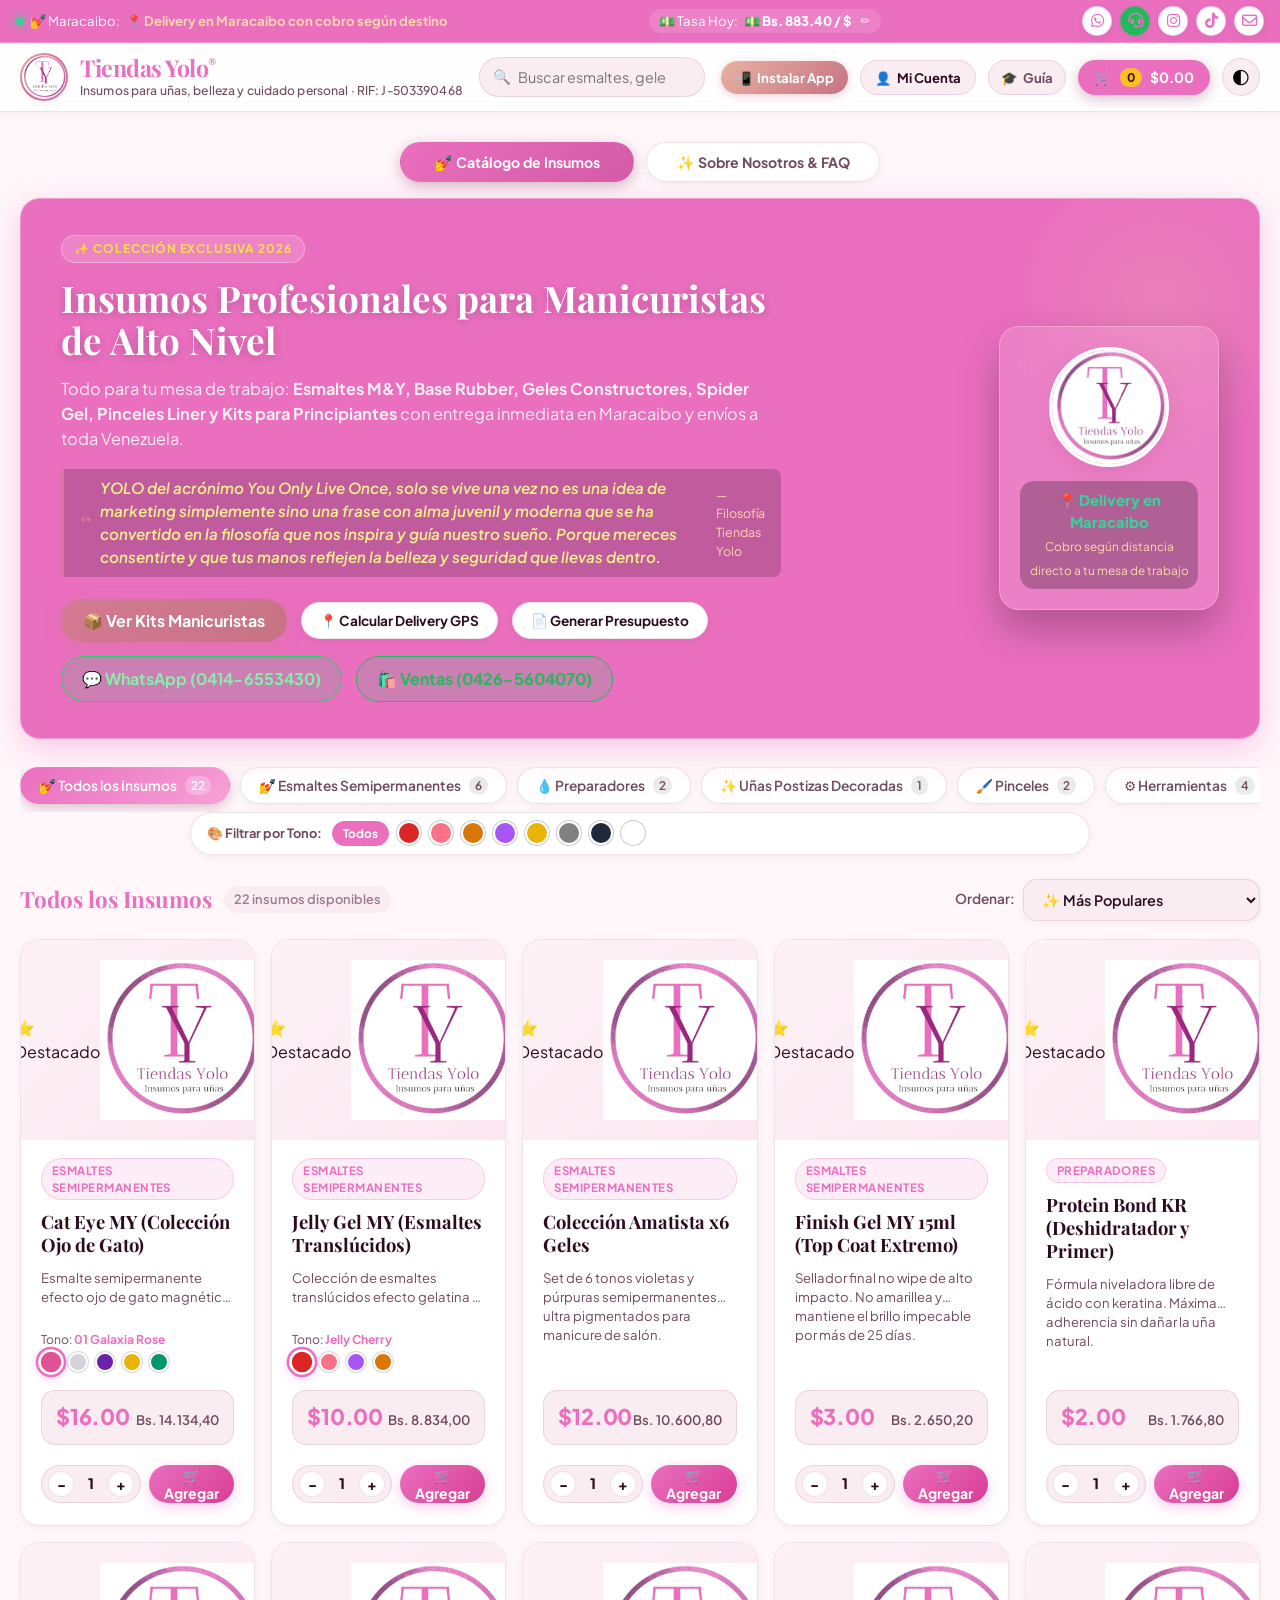
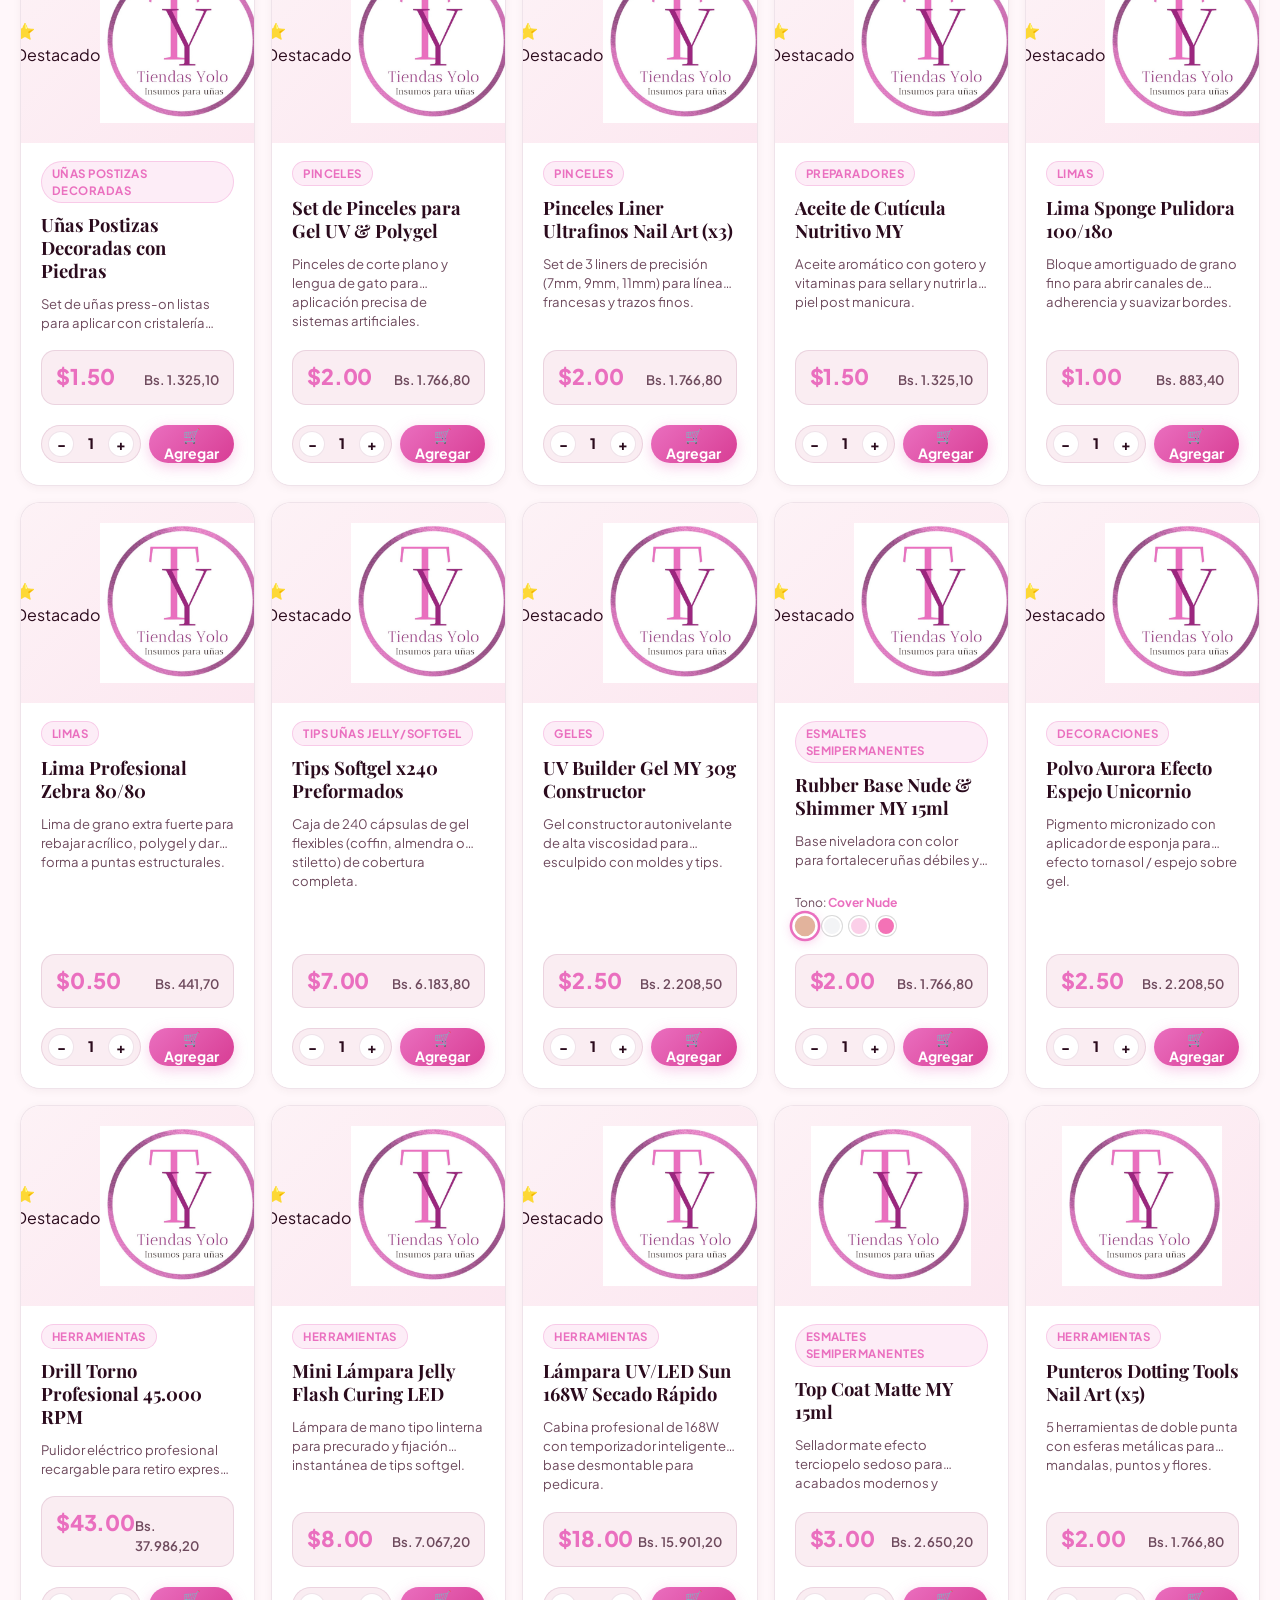
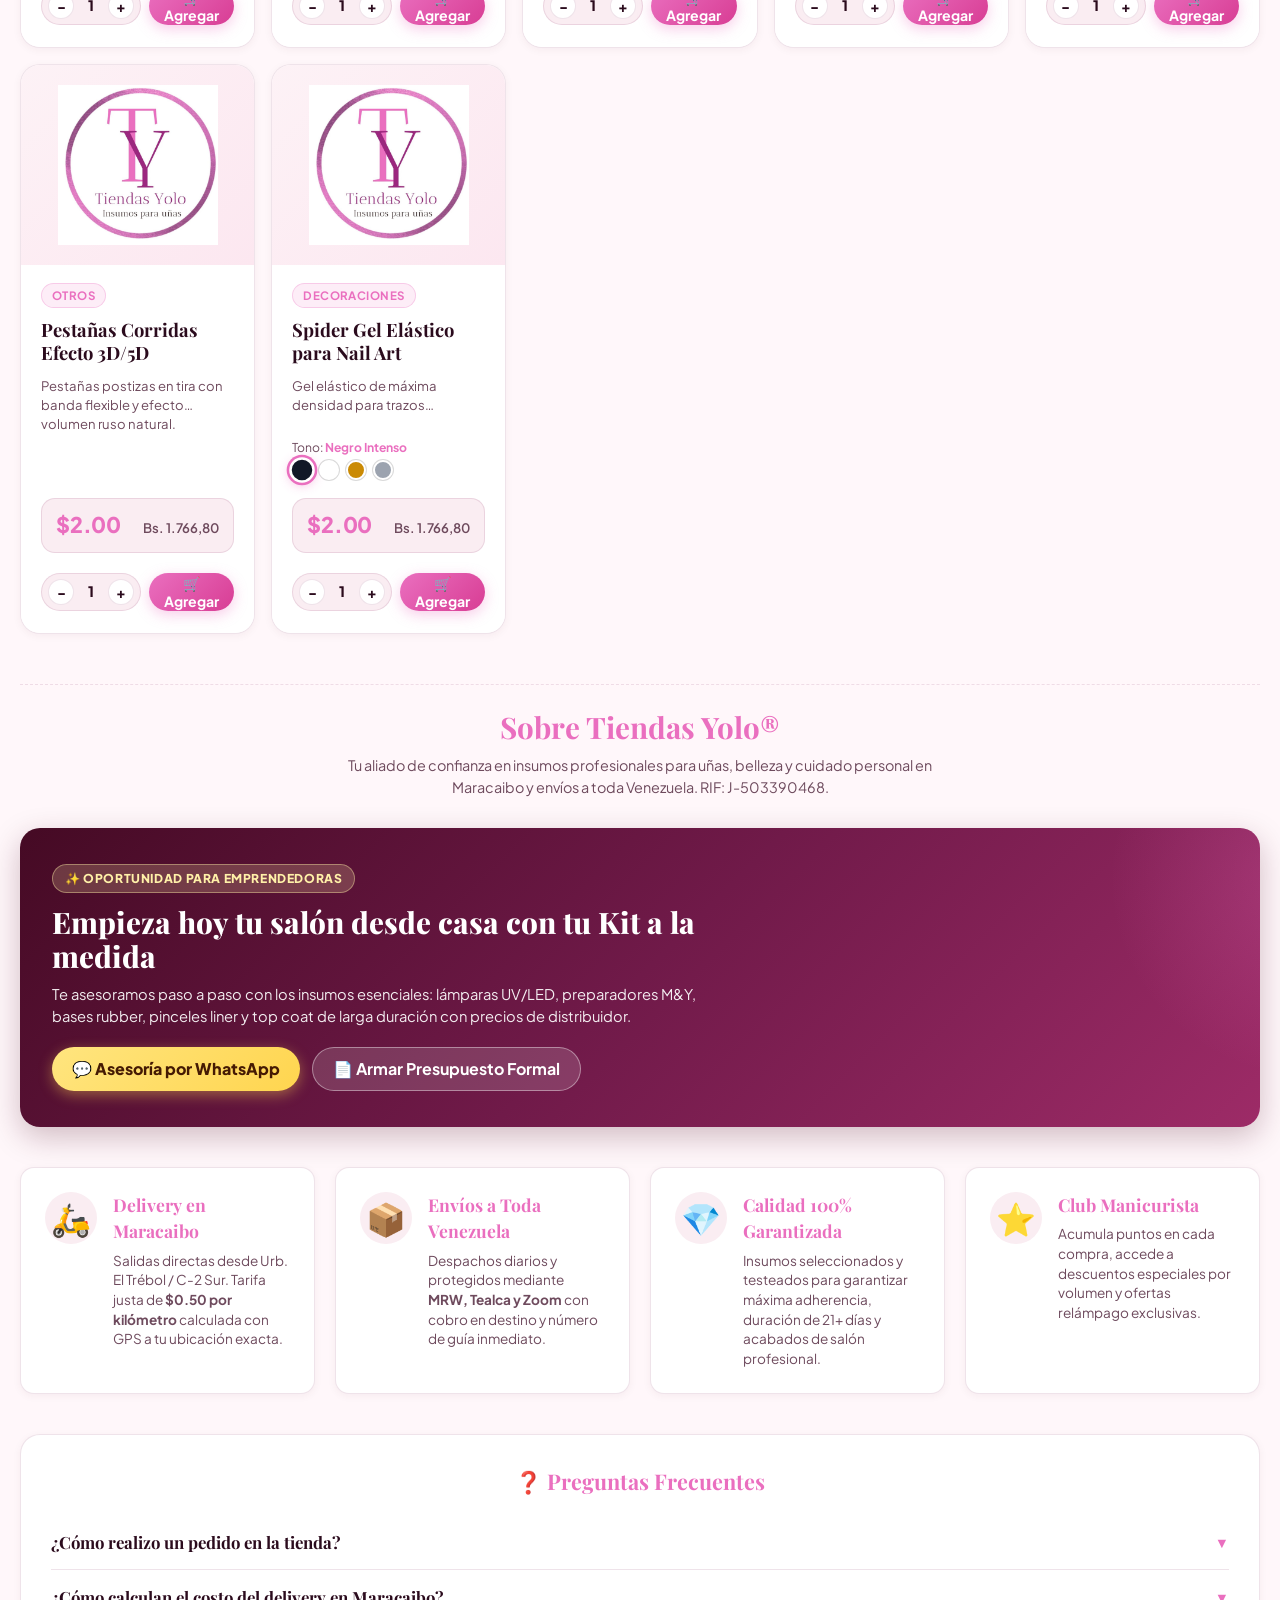
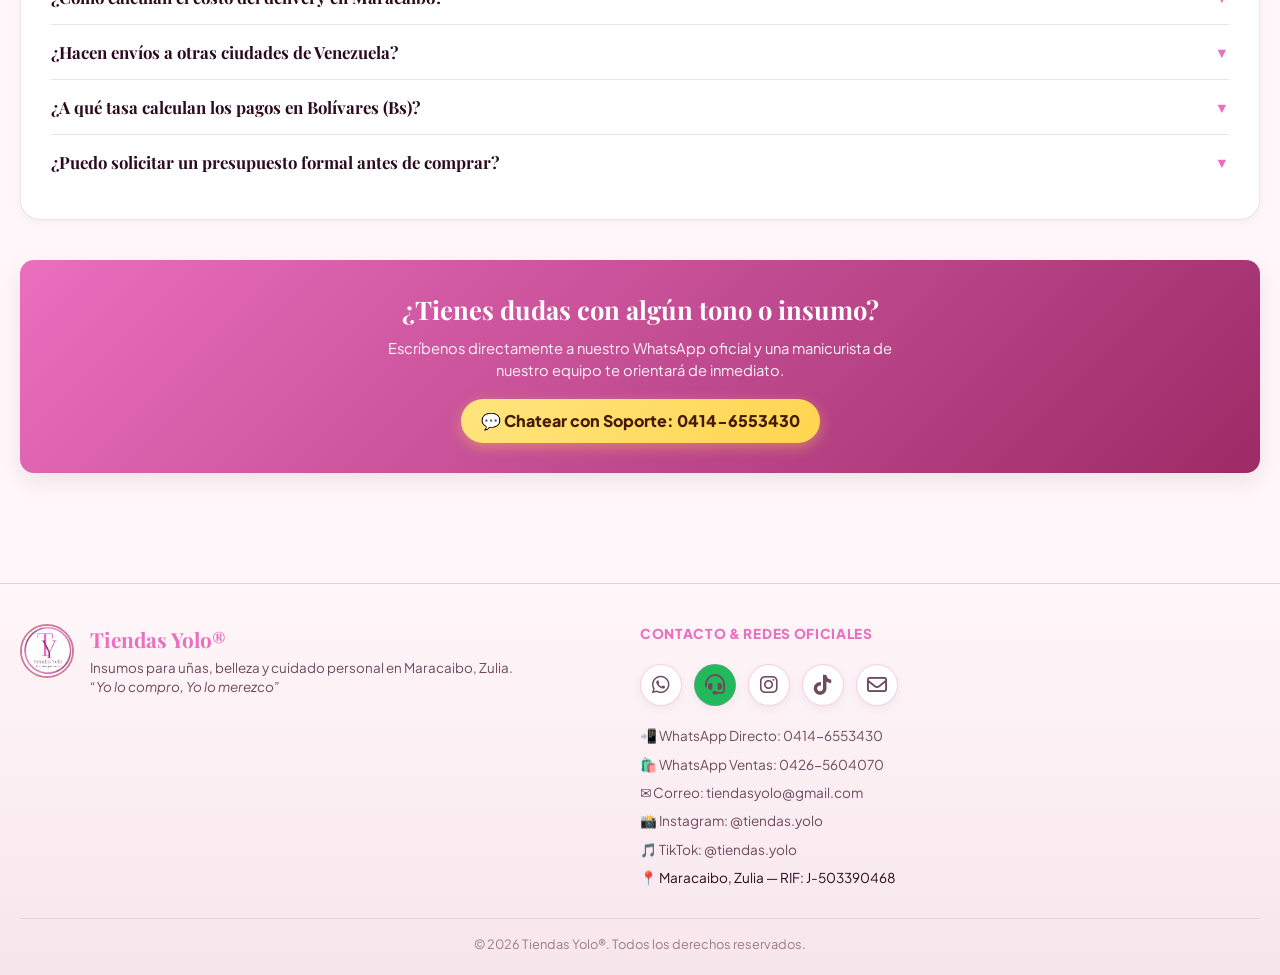
==== commit f7026657: "Update WhatsApp contacts and rate display Updated WhatsApp contact numbers and rates in the footer a" ====
--- a/index.html
+++ b/index.html
@@ -23,7 +23,7 @@
   <link href="https://fonts.googleapis.com/css2?family=Playfair+Display:ital,wght@0,500;0,600;0,700;1,400&family=Plus+Jakarta+Sans:wght@300;400;500;600;700;800&display=swap" rel="stylesheet">
 
   <link rel="stylesheet" href="https://cdnjs.cloudflare.com/ajax/libs/font-awesome/6.5.1/css/all.min.css" />
-  <link rel="stylesheet" href="styles.css?v=20261023e">
+  <link rel="stylesheet" href="styles.css?v=20261024a">
 </head>
 <body class="theme-light">
 
@@ -62,13 +62,16 @@
       </div>
       <div class="info-item rate-ticker" id="rate-ticker-box" title="Haz clic para actualizar la tasa del día" style="cursor:pointer;">
         <span class="info-label">💵 Tasa Hoy:</span>
-        <span class="rate-val" id="top-rate-display">Bs. 395.50 / $</span>
+        <span class="rate-val" id="top-rate-display">Bs. 886.23 / $</span>
         <span style="font-size:0.75rem; opacity:0.85; margin-left:3px;">✏️</span>
       </div>
       <div class="info-item">
         <div class="bio-social-bar mini-bar">
-          <a href="https://wa.me/584146553430?text=Hola%20Tiendas%20Yolo,%20deseo%20hacer%20un%20pedido" target="_blank" class="bio-social-icon wa" title="WhatsApp 0414-6553430">
+          <a href="https://wa.me/584146553430?text=Hola%20Tiendas%20Yolo,%20deseo%20hacer%20un%20pedido" target="_blank" class="bio-social-icon wa" title="WhatsApp Principal: 0414-6553430">
             <i class="fa-brands fa-whatsapp"></i>
+          </a>
+          <a href="https://wa.me/584265604070?text=Hola%20Tiendas%20Yolo,%20deseo%20hacer%20un%20pedido" target="_blank" class="bio-social-icon wa" style="background:#20ba5a;" title="WhatsApp Ventas: 0426-5604070">
+            <i class="fa-solid fa-headset"></i>
           </a>
           <a href="https://instagram.com/tiendas.yolo" target="_blank" class="bio-social-icon ig" title="Instagram @tiendas.yolo">
             <i class="fa-brands fa-instagram"></i>
@@ -185,8 +188,11 @@
             <button class="btn-secondary" id="btn-hero-quote-generator">
               📄 Generar Presupuesto
             </button>
-            <a href="https://wa.me/584146553430?text=Hola%20Tiendas%20Yolo%2C%20deseo%20m%C3%A1s%20informaci%C3%B3n%20sobre%20sus%20insumos" target="_blank" rel="noopener noreferrer" class="btn-whatsapp-outline">
-              💬 WhatsApp
+            <a href="https://wa.me/584146553430?text=Hola%20Tiendas%20Yolo%2C%20deseo%20m%C3%A1s%20informaci%C3%B3n%20sobre%20sus%20insumos" target="_blank" rel="noopener noreferrer" class="btn-whatsapp-outline" title="WhatsApp 0414-6553430">
+              💬 WhatsApp (0414-6553430)
+            </a>
+            <a href="https://wa.me/584265604070?text=Hola%20Tiendas%20Yolo%2C%20deseo%20hacer%20un%20pedido" target="_blank" rel="noopener noreferrer" class="btn-whatsapp-outline" style="border-color:#20ba5a; color:#20ba5a;" title="WhatsApp 0426-5604070">
+              🛍️ Ventas (0426-5604070)
             </a>
           </div>
         </div>
@@ -424,8 +430,11 @@
       <div class="footer-links">
         <span class="footer-col-title">Contacto & Redes Oficiales</span>
         <div class="bio-social-bar" style="justify-content:flex-start; margin-bottom:12px;">
-          <a href="https://wa.me/584146553430?text=Hola%20Tiendas%20Yolo,%20deseo%20hacer%20un%20pedido" target="_blank" class="bio-social-icon wa" title="WhatsApp 0414-6553430">
+          <a href="https://wa.me/584146553430?text=Hola%20Tiendas%20Yolo,%20deseo%20hacer%20un%20pedido" target="_blank" class="bio-social-icon wa" title="WhatsApp Principal: 0414-6553430">
             <i class="fa-brands fa-whatsapp"></i>
+          </a>
+          <a href="https://wa.me/584265604070?text=Hola%20Tiendas%20Yolo,%20deseo%20hacer%20un%20pedido" target="_blank" class="bio-social-icon wa" style="background:#20ba5a;" title="WhatsApp Ventas: 0426-5604070">
+            <i class="fa-solid fa-headset"></i>
           </a>
           <a href="https://instagram.com/tiendas.yolo" target="_blank" class="bio-social-icon ig" title="Instagram @tiendas.yolo">
             <i class="fa-brands fa-instagram"></i>
@@ -437,7 +446,8 @@
             <i class="fa-regular fa-envelope"></i>
           </a>
         </div>
-        <a href="https://wa.me/584146553430" target="_blank" rel="noopener noreferrer">📲 WhatsApp: 0414-6553430</a>
+        <a href="https://wa.me/584146553430" target="_blank" rel="noopener noreferrer">📲 WhatsApp Directo: 0414-6553430</a>
+        <a href="https://wa.me/584265604070" target="_blank" rel="noopener noreferrer">🛍️ WhatsApp Ventas: 0426-5604070</a>
         <a href="mailto:tiendasyolo@gmail.com">✉️ Correo: tiendasyolo@gmail.com</a>
         <a href="https://instagram.com/tiendas.yolo" target="_blank" rel="noopener noreferrer">📸 Instagram: @tiendas.yolo</a>
         <a href="https://tiktok.com/@tiendas.yolo" target="_blank" rel="noopener noreferrer">🎵 TikTok: @tiendas.yolo</a>
--- a/styles.css
+++ b/styles.css
@@ -2791,14 +2791,28 @@
    PIE DE PÁGINA (STORE FOOTER)
    ============================================================================ */
 .store-footer {
-  background: linear-gradient(180deg, var(--bg-surface) 0%, #200916 100%);
+  background: linear-gradient(180deg, #fff7fa 0%, #f7e6ec 100%);
   border-top: 1px solid var(--border-light);
   padding: 40px 20px 20px;
   margin-top: 50px;
 }
 
-body.theme-light .store-footer {
-  background: linear-gradient(180deg, #fff7fa 0%, #f7e6ec 100%);
+body.theme-dark .store-footer,
+html.theme-dark .store-footer {
+  background: #14050d !important;
+  color: #fdf2f6 !important;
+  border-top: 1px solid rgba(212, 122, 148, 0.25) !important;
+}
+
+body.theme-dark .footer-desc,
+body.theme-dark .footer-links a,
+body.theme-dark .footer-links span {
+  color: #cbd5e1 !important;
+}
+
+body.theme-dark .footer-title,
+body.theme-dark .footer-col-title {
+  color: #ffffff !important;
 }
 
 .footer-container {
@@ -3848,6 +3862,67 @@
   color: #f1f5f9 !important;
 }
 
+body.theme-dark .club-intro-card,
+html.theme-dark .club-intro-card {
+  background: #270d1c !important;
+  border: 1px solid rgba(212, 122, 148, 0.3) !important;
+}
+
+body.theme-dark .learning-guide-banner,
+html.theme-dark .learning-guide-banner {
+  background: #270d1c !important;
+  border: 1px solid rgba(212, 122, 148, 0.3) !important;
+}
+body.theme-dark .learning-guide-banner strong {
+  color: #f7a1d7 !important;
+}
+body.theme-dark .learning-guide-banner p {
+  color: #cbd5e1 !important;
+}
+
+body.theme-dark .profile-card-active,
+html.theme-dark .profile-card-active {
+  background: #270d1c !important;
+  border: 1px solid rgba(212, 122, 148, 0.3) !important;
+}
+
+body.theme-dark .modal-window,
+body.theme-dark .cart-drawer-sheet,
+html.theme-dark .modal-window,
+html.theme-dark .cart-drawer-sheet {
+  background: #1e0915 !important;
+  color: #fdf2f6 !important;
+  border-color: rgba(212, 122, 148, 0.35) !important;
+}
+
+body.theme-dark #gps-calc-results-box,
+html.theme-dark #gps-calc-results-box {
+  background: #270d1c !important;
+  border-color: rgba(234, 111, 191, 0.4) !important;
+}
+
+body.theme-dark .gps-stat-card,
+html.theme-dark .gps-stat-card {
+  background: #1e0915 !important;
+  color: #ffffff !important;
+  border-color: rgba(212, 122, 148, 0.3) !important;
+}
+
+body.theme-dark #gps-zone-label,
+html.theme-dark #gps-zone-label {
+  color: #fce7f3 !important;
+}
+
+body.theme-dark #gps-dist-km,
+html.theme-dark #gps-dist-km {
+  color: #ffffff !important;
+}
+
+body.theme-dark #gps-cost-usd,
+html.theme-dark #gps-cost-usd {
+  color: #ea6fbf !important;
+}
+
 body.theme-dark .btn-secondary,
 body.theme-dark .btn-ghost {
   color: #fdf2f8 !important;
@@ -3978,40 +4053,40 @@
   color: #ffffff !important;
 }
 
-/* Hover interactivo exacto con la paleta de marca de cada red social */
+/* Hover interactivo limpio estilo Creaciones JJ (sin degrades, color sólido premium) */
 .bio-social-icon.wa:hover {
   background: #25D366 !important;
   border-color: #25D366 !important;
   color: #ffffff !important;
-  box-shadow: 0 8px 22px rgba(37, 211, 102, 0.5) !important;
+  box-shadow: 0 6px 18px rgba(37, 211, 102, 0.4) !important;
 }
 
 .bio-social-icon.ig:hover {
-  background: radial-gradient(circle at 30% 107%, #fdf497 0%, #fdf497 5%, #fd5949 45%, #d6249f 60%, #285AEB 90%) !important;
-  border-color: transparent !important;
+  background: #E1306C !important;
+  border-color: #E1306C !important;
   color: #ffffff !important;
-  box-shadow: 0 8px 22px rgba(214, 36, 159, 0.5) !important;
+  box-shadow: 0 6px 18px rgba(225, 48, 108, 0.4) !important;
 }
 
 .bio-social-icon.tt:hover {
-  background: #010101 !important;
-  border-color: #fe2c55 !important;
+  background: #000000 !important;
+  border-color: #000000 !important;
   color: #ffffff !important;
-  box-shadow: 0 8px 22px rgba(254, 44, 85, 0.5), 0 0 16px rgba(0, 242, 254, 0.45) !important;
+  box-shadow: 0 6px 18px rgba(0, 0, 0, 0.4) !important;
 }
 
 .bio-social-icon.fb:hover {
   background: #1877F2 !important;
   border-color: #1877F2 !important;
   color: #ffffff !important;
-  box-shadow: 0 8px 22px rgba(24, 119, 242, 0.5) !important;
+  box-shadow: 0 6px 18px rgba(24, 119, 242, 0.4) !important;
 }
 
 .bio-social-icon.mail:hover {
-  background: #ea6fbf !important;
-  border-color: #ea6fbf !important;
+  background: #0284c7 !important;
+  border-color: #0284c7 !important;
   color: #ffffff !important;
-  box-shadow: 0 8px 22px rgba(234, 111, 191, 0.55) !important;
+  box-shadow: 0 6px 18px rgba(2, 132, 199, 0.4) !important;
 }
 
 /* Versión compacta para topbar */
@@ -4141,5 +4216,412 @@
   color: #ffffff;
 }
 
-
-
+/* ============================================================================
+   ESTILOS INSPIRACIÓN INSUSHOP (MINIMALISTA, PALETA DE COLORES, FAQ, SOBRE NOSOTROS)
+   ============================================================================ */
+
+/* Pestañas de Navegación Principal (Catálogo / Sobre Nosotros) */
+.store-nav-tabs-bar {
+  display: flex;
+  justify-content: center;
+  gap: 12px;
+  margin: 10px auto 16px;
+  max-width: 480px;
+}
+
+.store-nav-tab-btn {
+  flex: 1;
+  display: inline-flex;
+  align-items: center;
+  justify-content: center;
+  gap: 8px;
+  padding: 10px 18px;
+  background: var(--bg-surface);
+  border: 1.5px solid var(--border-light);
+  border-radius: var(--radius-pill);
+  font-family: var(--font-sans);
+  font-size: 0.88rem;
+  font-weight: 700;
+  color: var(--text-secondary);
+  cursor: pointer;
+  transition: all var(--trans-fast);
+  box-shadow: var(--shadow-sm);
+  text-decoration: none;
+}
+
+.store-nav-tab-btn:hover {
+  border-color: var(--ty-primary);
+  color: var(--ty-primary);
+  transform: translateY(-2px);
+}
+
+.store-nav-tab-btn.active {
+  background: linear-gradient(135deg, var(--ty-primary), #d45ba8);
+  border-color: transparent;
+  color: #ffffff;
+  box-shadow: 0 4px 14px rgba(112, 26, 73, 0.3);
+}
+
+body.theme-dark .store-nav-tab-btn {
+  background: #1f0b18;
+  border-color: rgba(234, 111, 191, 0.3);
+  color: #e2e8f0;
+}
+
+body.theme-dark .store-nav-tab-btn.active {
+  background: linear-gradient(135deg, #ea6fbf, #b52b7c);
+  color: #ffffff;
+}
+
+/* Barra de Filtro por Tonos / Colores (InsuShop Swatches Bar) */
+.color-filter-bar {
+  display: flex;
+  align-items: center;
+  gap: 10px;
+  background: var(--bg-surface);
+  border: 1px solid var(--border-light);
+  border-radius: var(--radius-pill);
+  padding: 8px 16px;
+  margin: 0 auto 18px;
+  max-width: 900px;
+  overflow-x: auto;
+  box-shadow: var(--shadow-sm);
+}
+
+.color-filter-title {
+  font-size: 0.8rem;
+  font-weight: 700;
+  color: var(--text-secondary);
+  white-space: nowrap;
+}
+
+.color-filter-dots-wrap {
+  display: flex;
+  align-items: center;
+  gap: 8px;
+}
+
+.btn-filter-color-dot {
+  width: 24px;
+  height: 24px;
+  border-radius: 50%;
+  border: 2px solid #ffffff;
+  box-shadow: 0 0 0 1px rgba(0, 0, 0, 0.2);
+  cursor: pointer;
+  transition: transform 0.2s cubic-bezier(0.34, 1.56, 0.64, 1), box-shadow 0.2s ease;
+  position: relative;
+  flex-shrink: 0;
+}
+
+.btn-filter-color-dot:hover {
+  transform: scale(1.22);
+}
+
+.btn-filter-color-dot.active {
+  transform: scale(1.26);
+  box-shadow: 0 0 0 2px var(--ty-primary), 0 2px 8px rgba(216, 61, 148, 0.5);
+}
+
+.btn-filter-color-all {
+  background: var(--bg-subtle);
+  border: 1px solid var(--border-light);
+  border-radius: var(--radius-pill);
+  padding: 4px 10px;
+  font-size: 0.74rem;
+  font-weight: 700;
+  color: var(--text-secondary);
+  cursor: pointer;
+  white-space: nowrap;
+}
+
+.btn-filter-color-all.active {
+  background: var(--ty-primary);
+  color: #fff;
+  border-color: var(--ty-primary);
+}
+
+/* SECCIÓN SOBRE NOSOTROS & MÓDULOS INSUSHOP */
+.insu-brand-section {
+  margin-top: 50px;
+  padding-top: 20px;
+  border-top: 1px dashed var(--border-light);
+}
+
+.insu-section-header {
+  text-align: center;
+  margin-bottom: 30px;
+}
+
+.insu-section-title {
+  font-family: var(--font-serif);
+  font-size: 1.85rem;
+  font-weight: 700;
+  color: var(--ty-primary);
+  margin-bottom: 6px;
+}
+
+body.theme-dark .insu-section-title {
+  color: #fce7f3;
+}
+
+.insu-section-sub {
+  font-size: 0.9rem;
+  color: var(--text-secondary);
+  max-width: 650px;
+  margin: 0 auto;
+}
+
+/* Banner Kit Emprendedora */
+.insu-banner-entrepreneur {
+  background: linear-gradient(135deg, #450a24 0%, #701a49 50%, #9d2b67 100%);
+  color: #ffffff;
+  border-radius: var(--radius-lg);
+  padding: 36px 32px;
+  margin-bottom: 40px;
+  display: flex;
+  align-items: center;
+  justify-content: space-between;
+  gap: 30px;
+  box-shadow: 0 10px 30px rgba(70, 10, 36, 0.25);
+  position: relative;
+  overflow: hidden;
+}
+
+.insu-banner-entrepreneur::before {
+  content: "";
+  position: absolute;
+  top: -50%;
+  right: -20%;
+  width: 400px;
+  height: 400px;
+  background: radial-gradient(circle, rgba(234, 111, 191, 0.25) 0%, transparent 70%);
+  pointer-events: none;
+}
+
+.insu-entrepreneur-content {
+  max-width: 650px;
+  position: relative;
+  z-index: 1;
+}
+
+.insu-entrepreneur-tag {
+  display: inline-block;
+  background: rgba(255, 241, 168, 0.2);
+  border: 1px solid rgba(255, 241, 168, 0.4);
+  color: #fff1a8;
+  padding: 4px 12px;
+  border-radius: var(--radius-pill);
+  font-size: 0.76rem;
+  font-weight: 800;
+  letter-spacing: 0.05em;
+  text-transform: uppercase;
+  margin-bottom: 12px;
+}
+
+.insu-entrepreneur-title {
+  font-family: var(--font-serif);
+  font-size: 1.85rem;
+  font-weight: 800;
+  line-height: 1.15;
+  margin-bottom: 10px;
+  color: #ffffff;
+}
+
+.insu-entrepreneur-desc {
+  font-size: 0.92rem;
+  color: rgba(255, 255, 255, 0.92);
+  line-height: 1.5;
+  margin-bottom: 20px;
+}
+
+.insu-entrepreneur-actions {
+  display: flex;
+  gap: 12px;
+  flex-wrap: wrap;
+}
+
+.btn-insu-gold {
+  background: linear-gradient(135deg, #ffe57f, #ffd54f);
+  color: #451a03;
+  font-weight: 800;
+  padding: 10px 20px;
+  border-radius: var(--radius-pill);
+  text-decoration: none;
+  display: inline-flex;
+  align-items: center;
+  gap: 8px;
+  box-shadow: 0 4px 14px rgba(255, 213, 79, 0.4);
+  transition: all var(--trans-fast);
+}
+
+.btn-insu-gold:hover {
+  transform: translateY(-2px);
+  box-shadow: 0 6px 18px rgba(255, 213, 79, 0.55);
+}
+
+.btn-insu-glass {
+  background: rgba(255, 255, 255, 0.15);
+  border: 1px solid rgba(255, 255, 255, 0.4);
+  color: #ffffff;
+  font-weight: 700;
+  padding: 10px 20px;
+  border-radius: var(--radius-pill);
+  text-decoration: none;
+  display: inline-flex;
+  align-items: center;
+  gap: 8px;
+  transition: all var(--trans-fast);
+}
+
+.btn-insu-glass:hover {
+  background: rgba(255, 255, 255, 0.28);
+  transform: translateY(-2px);
+}
+
+/* Grid de Envíos y Garantías */
+.insu-features-grid {
+  display: grid;
+  grid-template-columns: repeat(auto-fit, minmax(280px, 1fr));
+  gap: 20px;
+  margin-bottom: 40px;
+}
+
+.insu-feature-card {
+  background: var(--bg-surface);
+  border: 1px solid var(--border-light);
+  border-radius: var(--radius-md);
+  padding: 24px;
+  box-shadow: var(--shadow-sm);
+  display: flex;
+  gap: 16px;
+  align-items: flex-start;
+  transition: all var(--trans-fast);
+}
+
+.insu-feature-card:hover {
+  transform: translateY(-3px);
+  border-color: var(--border-rose);
+  box-shadow: var(--shadow-md);
+}
+
+.insu-feature-icon {
+  font-size: 2rem;
+  width: 52px;
+  height: 52px;
+  border-radius: 50%;
+  background: var(--bg-subtle);
+  display: flex;
+  align-items: center;
+  justify-content: center;
+  flex-shrink: 0;
+}
+
+.insu-feature-content h4 {
+  font-family: var(--font-serif);
+  font-size: 1.1rem;
+  color: var(--ty-primary);
+  margin-bottom: 6px;
+}
+
+body.theme-dark .insu-feature-content h4 {
+  color: #fce7f3;
+}
+
+.insu-feature-content p {
+  font-size: 0.85rem;
+  color: var(--text-secondary);
+  line-height: 1.45;
+}
+
+/* Acordeón de Preguntas Frecuentes (FAQ InsuShop Style) */
+.insu-faq-box {
+  background: var(--bg-surface);
+  border: 1px solid var(--border-light);
+  border-radius: var(--radius-lg);
+  padding: 30px;
+  margin-bottom: 40px;
+  box-shadow: var(--shadow-sm);
+}
+
+.faq-accordion-item {
+  border-bottom: 1px solid var(--border-light);
+  padding: 16px 0;
+}
+
+.faq-accordion-item:last-child {
+  border-bottom: none;
+}
+
+.faq-accordion-header {
+  width: 100%;
+  background: none;
+  border: none;
+  text-align: left;
+  display: flex;
+  justify-content: space-between;
+  align-items: center;
+  font-family: var(--font-serif);
+  font-size: 1.05rem;
+  font-weight: 700;
+  color: var(--text-main);
+  cursor: pointer;
+  padding: 0;
+  gap: 12px;
+}
+
+body.theme-dark .faq-accordion-header {
+  color: #fce7f3;
+}
+
+.faq-accordion-header .faq-arrow {
+  font-size: 0.9rem;
+  color: var(--ty-primary);
+  transition: transform 0.25s ease;
+}
+
+.faq-accordion-item.open .faq-arrow {
+  transform: rotate(180deg);
+}
+
+.faq-accordion-body {
+  max-height: 0;
+  overflow: hidden;
+  transition: max-height 0.3s ease, padding 0.3s ease;
+  font-size: 0.88rem;
+  color: var(--text-secondary);
+  line-height: 1.55;
+}
+
+.faq-accordion-item.open .faq-accordion-body {
+  max-height: 250px;
+  padding-top: 10px;
+}
+
+/* Banner de Cierre WhatsApp InsuShop */
+.insu-help-cta-banner {
+  background: linear-gradient(135deg, var(--ty-primary), #9d2b67);
+  color: #ffffff;
+  border-radius: var(--radius-md);
+  padding: 30px;
+  text-align: center;
+  margin-bottom: 40px;
+  box-shadow: var(--shadow-md);
+}
+
+.insu-help-cta-banner h3 {
+  font-family: var(--font-serif);
+  font-size: 1.6rem;
+  margin-bottom: 8px;
+}
+
+.insu-help-cta-banner p {
+  font-size: 0.92rem;
+  opacity: 0.95;
+  margin-bottom: 18px;
+  max-width: 550px;
+  margin-left: auto;
+  margin-right: auto;
+}
+
+
+
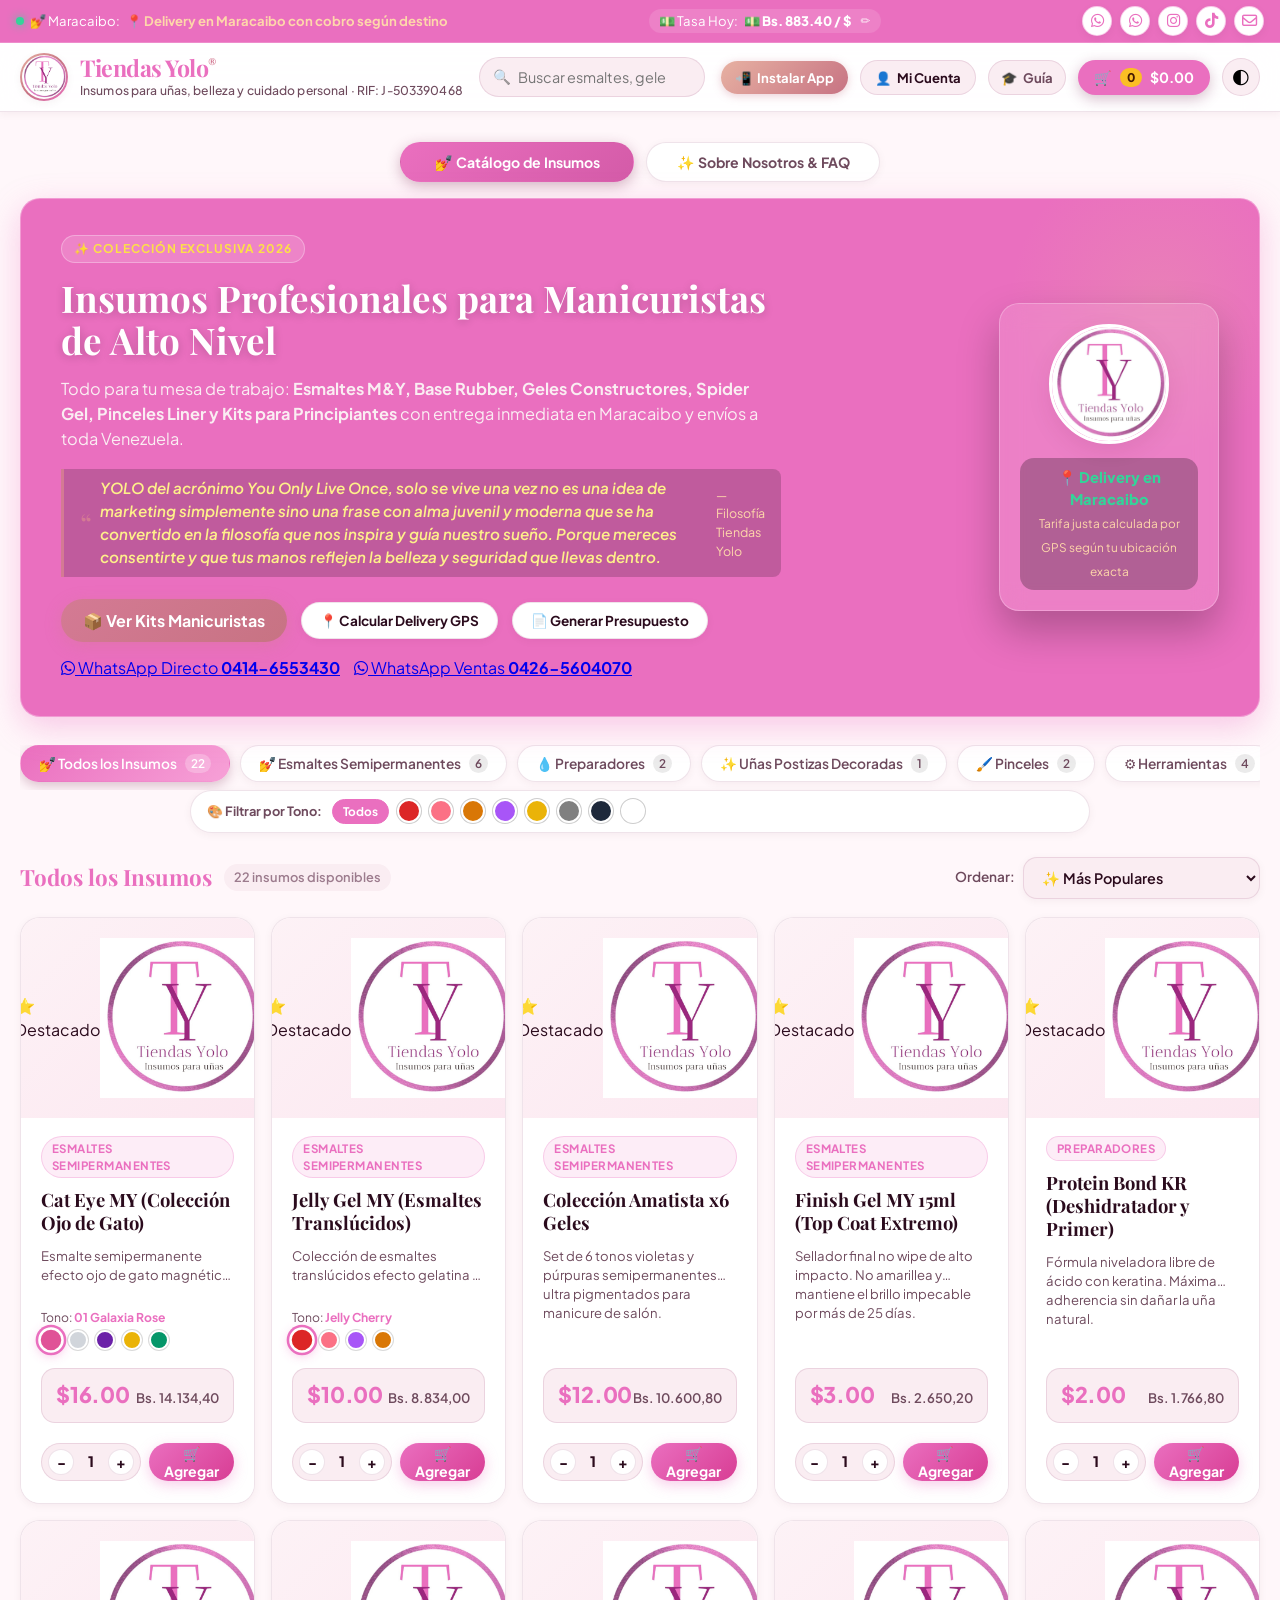
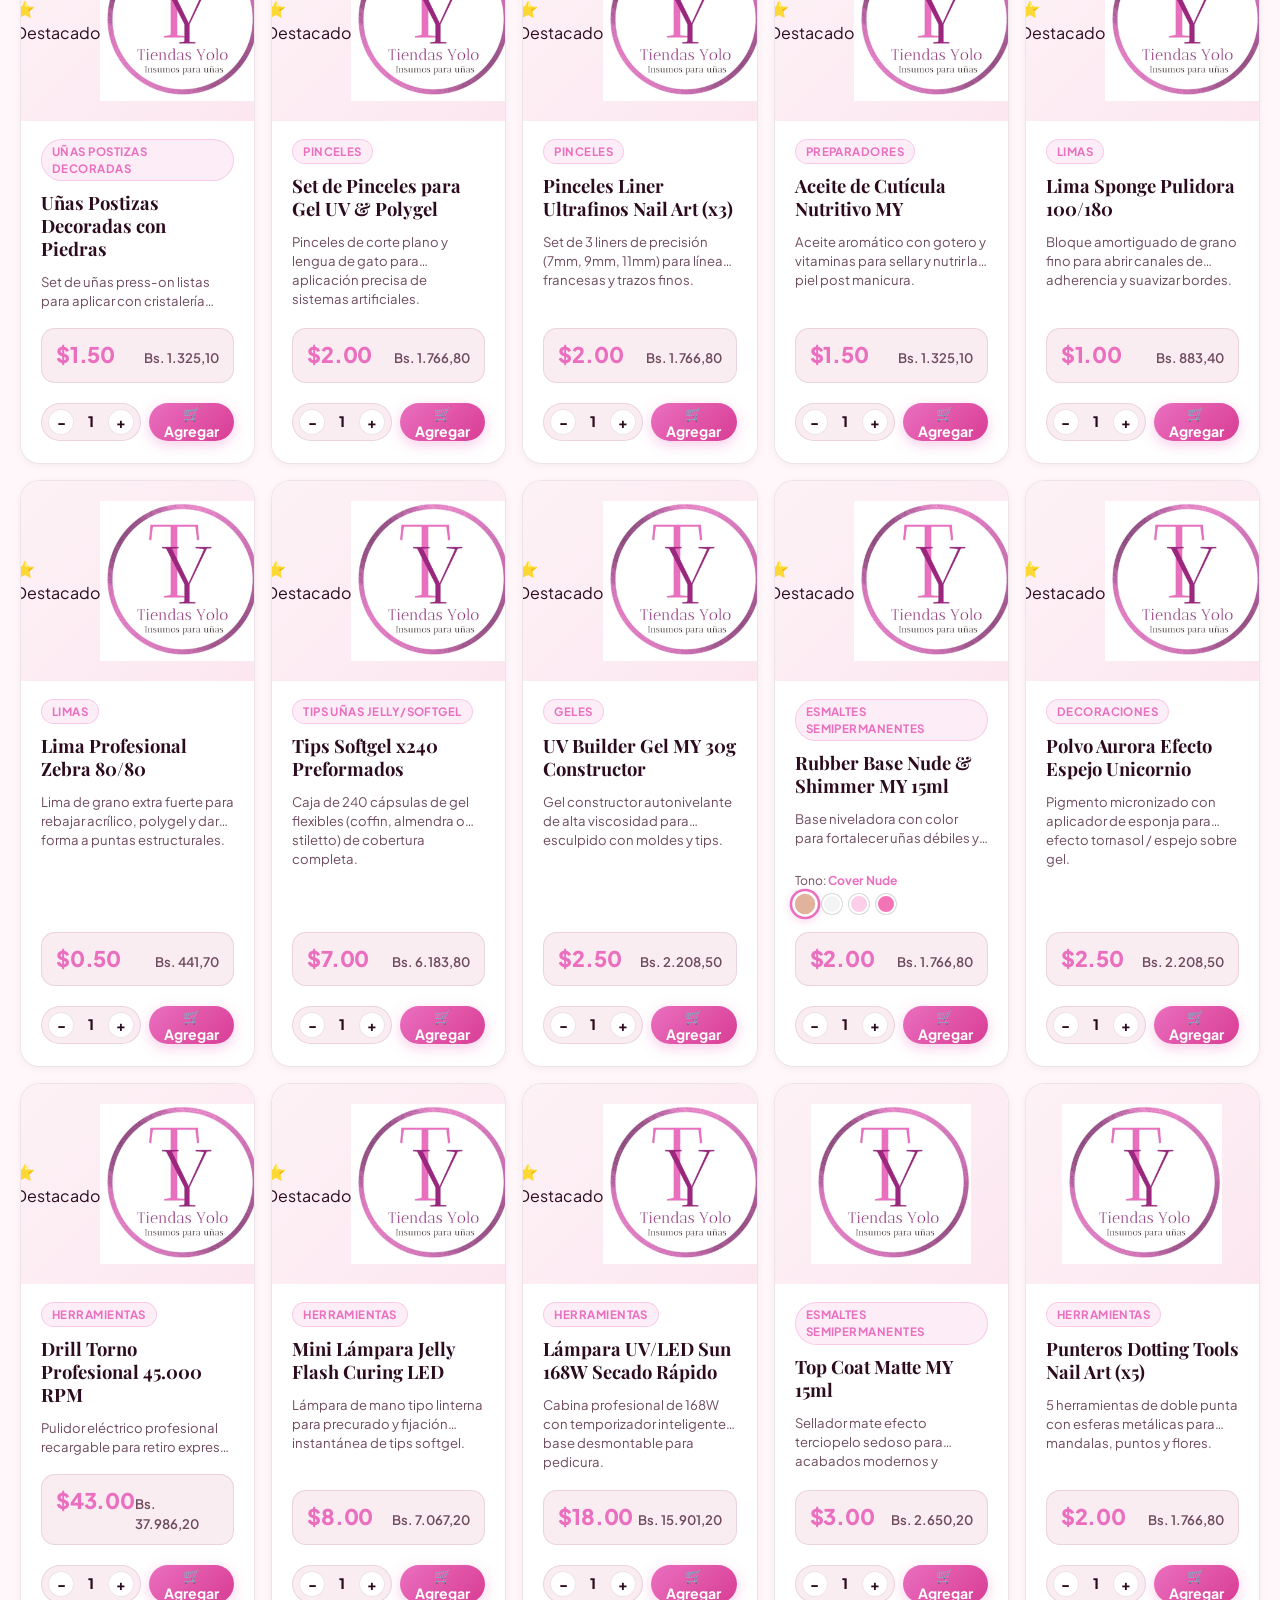
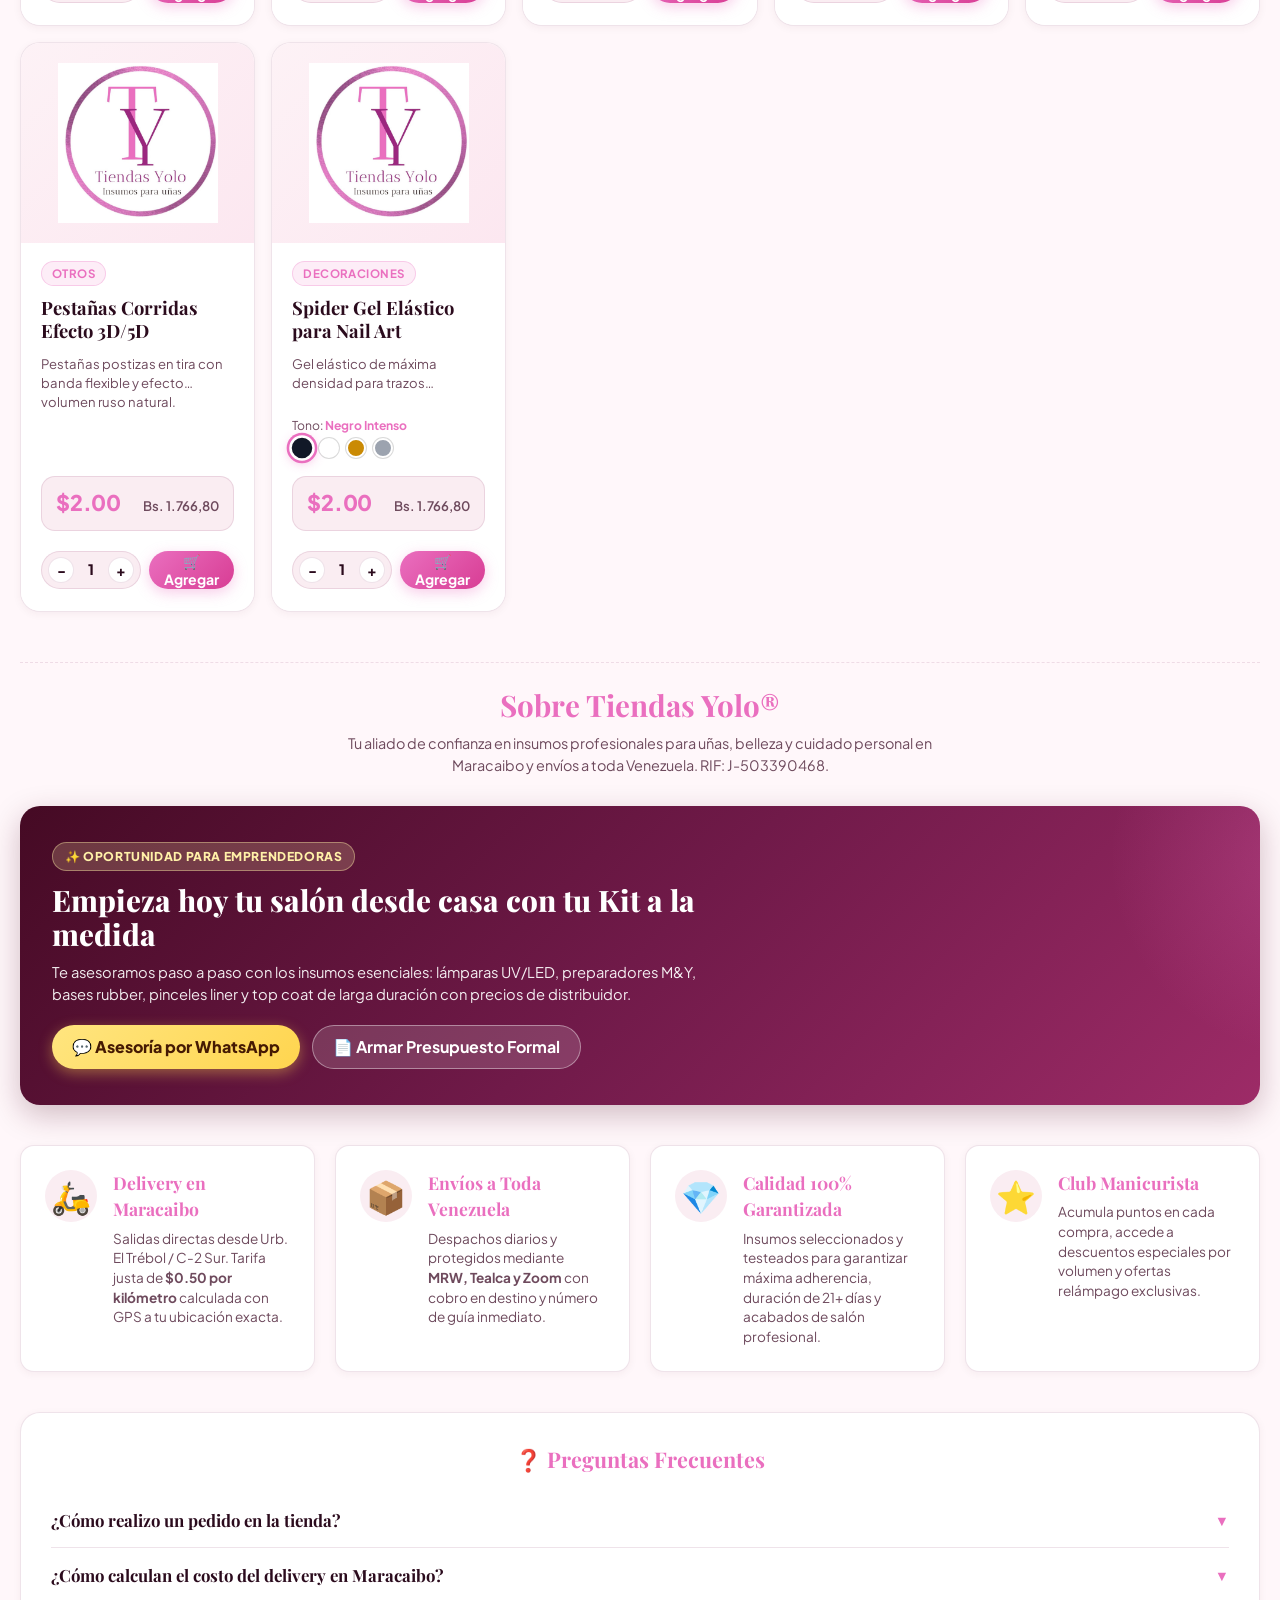
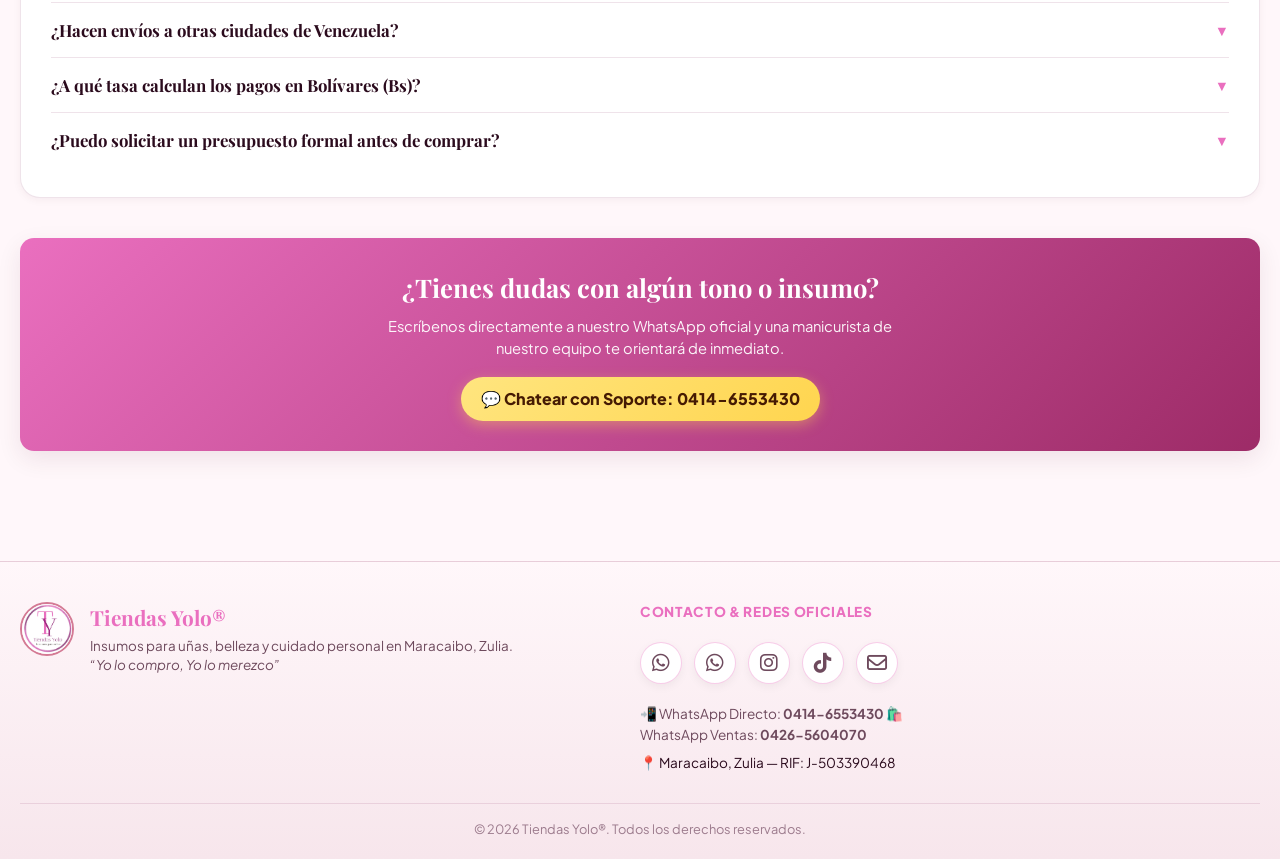
==== commit f9802762: "Modify WhatsApp links and delivery rate text Updated WhatsApp contact links and delivery rate displa" ====
--- a/index.html
+++ b/index.html
@@ -62,7 +62,7 @@
       </div>
       <div class="info-item rate-ticker" id="rate-ticker-box" title="Haz clic para actualizar la tasa del día" style="cursor:pointer;">
         <span class="info-label">💵 Tasa Hoy:</span>
-        <span class="rate-val" id="top-rate-display">Bs. 886.23 / $</span>
+        <span class="rate-val" id="top-rate-display">Bs. 887.30 / $</span>
         <span style="font-size:0.75rem; opacity:0.85; margin-left:3px;">✏️</span>
       </div>
       <div class="info-item">
@@ -70,8 +70,8 @@
           <a href="https://wa.me/584146553430?text=Hola%20Tiendas%20Yolo,%20deseo%20hacer%20un%20pedido" target="_blank" class="bio-social-icon wa" title="WhatsApp Principal: 0414-6553430">
             <i class="fa-brands fa-whatsapp"></i>
           </a>
-          <a href="https://wa.me/584265604070?text=Hola%20Tiendas%20Yolo,%20deseo%20hacer%20un%20pedido" target="_blank" class="bio-social-icon wa" style="background:#20ba5a;" title="WhatsApp Ventas: 0426-5604070">
-            <i class="fa-solid fa-headset"></i>
+          <a href="https://wa.me/584265604070?text=Hola%20Tiendas%20Yolo,%20deseo%20hacer%20un%20pedido" target="_blank" class="bio-social-icon wa" title="WhatsApp Ventas: 0426-5604070">
+            <i class="fa-brands fa-whatsapp"></i>
           </a>
           <a href="https://instagram.com/tiendas.yolo" target="_blank" class="bio-social-icon ig" title="Instagram @tiendas.yolo">
             <i class="fa-brands fa-instagram"></i>
@@ -188,11 +188,13 @@
             <button class="btn-secondary" id="btn-hero-quote-generator">
               📄 Generar Presupuesto
             </button>
-            <a href="https://wa.me/584146553430?text=Hola%20Tiendas%20Yolo%2C%20deseo%20m%C3%A1s%20informaci%C3%B3n%20sobre%20sus%20insumos" target="_blank" rel="noopener noreferrer" class="btn-whatsapp-outline" title="WhatsApp 0414-6553430">
-              💬 WhatsApp (0414-6553430)
+            <a href="https://wa.me/584146553430?text=Hola%20Tiendas%20Yolo%2C%20deseo%20m%C3%A1s%20informaci%C3%B3n%20sobre%20sus%20insumos" target="_blank" rel="noopener noreferrer" class="btn-hero-wa" title="WhatsApp 0414-6553430">
+              <i class="fa-brands fa-whatsapp"></i>
+              <span>WhatsApp Directo <strong>0414-6553430</strong></span>
             </a>
-            <a href="https://wa.me/584265604070?text=Hola%20Tiendas%20Yolo%2C%20deseo%20hacer%20un%20pedido" target="_blank" rel="noopener noreferrer" class="btn-whatsapp-outline" style="border-color:#20ba5a; color:#20ba5a;" title="WhatsApp 0426-5604070">
-              🛍️ Ventas (0426-5604070)
+            <a href="https://wa.me/584265604070?text=Hola%20Tiendas%20Yolo%2C%20deseo%20hacer%20un%20pedido" target="_blank" rel="noopener noreferrer" class="btn-hero-wa wa-sales" title="WhatsApp 0426-5604070">
+              <i class="fa-brands fa-whatsapp"></i>
+              <span>WhatsApp Ventas <strong>0426-5604070</strong></span>
             </a>
           </div>
         </div>
@@ -202,7 +204,7 @@
             <img src="logo-yolo.png" alt="Tiendas Yolo" class="hero-floating-logo" onerror="this.onerror=null; this.src='assets/logo-yolo.png'">
             <div class="hero-promo-badge">
               <span class="promo-title">📍 Delivery en Maracaibo</span>
-              <span class="promo-sub">Cobro según distancia directo a tu mesa de trabajo</span>
+              <span class="promo-sub">Tarifa justa calculada por GPS según tu ubicación exacta</span>
             </div>
           </div>
         </div>
@@ -430,11 +432,11 @@
       <div class="footer-links">
         <span class="footer-col-title">Contacto & Redes Oficiales</span>
         <div class="bio-social-bar" style="justify-content:flex-start; margin-bottom:12px;">
-          <a href="https://wa.me/584146553430?text=Hola%20Tiendas%20Yolo,%20deseo%20hacer%20un%20pedido" target="_blank" class="bio-social-icon wa" title="WhatsApp Principal: 0414-6553430">
+          <a href="https://wa.me/584146553430?text=Hola%20Tiendas%20Yolo,%20deseo%20hacer%20un%20pedido" target="_blank" class="bio-social-icon wa" title="WhatsApp Directo: 0414-6553430">
             <i class="fa-brands fa-whatsapp"></i>
           </a>
-          <a href="https://wa.me/584265604070?text=Hola%20Tiendas%20Yolo,%20deseo%20hacer%20un%20pedido" target="_blank" class="bio-social-icon wa" style="background:#20ba5a;" title="WhatsApp Ventas: 0426-5604070">
-            <i class="fa-solid fa-headset"></i>
+          <a href="https://wa.me/584265604070?text=Hola%20Tiendas%20Yolo,%20deseo%20hacer%20un%20pedido" target="_blank" class="bio-social-icon wa" title="WhatsApp Ventas: 0426-5604070">
+            <i class="fa-brands fa-whatsapp"></i>
           </a>
           <a href="https://instagram.com/tiendas.yolo" target="_blank" class="bio-social-icon ig" title="Instagram @tiendas.yolo">
             <i class="fa-brands fa-instagram"></i>
@@ -446,12 +448,15 @@
             <i class="fa-regular fa-envelope"></i>
           </a>
         </div>
-        <a href="https://wa.me/584146553430" target="_blank" rel="noopener noreferrer">📲 WhatsApp Directo: 0414-6553430</a>
-        <a href="https://wa.me/584265604070" target="_blank" rel="noopener noreferrer">🛍️ WhatsApp Ventas: 0426-5604070</a>
-        <a href="mailto:tiendasyolo@gmail.com">✉️ Correo: tiendasyolo@gmail.com</a>
-        <a href="https://instagram.com/tiendas.yolo" target="_blank" rel="noopener noreferrer">📸 Instagram: @tiendas.yolo</a>
-        <a href="https://tiktok.com/@tiendas.yolo" target="_blank" rel="noopener noreferrer">🎵 TikTok: @tiendas.yolo</a>
-        <span>📍 Maracaibo, Zulia — RIF: J-503390468</span>
+        <div class="footer-phones-wrap">
+          <a href="https://wa.me/584146553430" target="_blank" rel="noopener noreferrer" class="footer-phone-link">
+            <span>📲 WhatsApp Directo:</span> <strong>0414-6553430</strong>
+          </a>
+          <a href="https://wa.me/584265604070" target="_blank" rel="noopener noreferrer" class="footer-phone-link">
+            <span>🛍️ WhatsApp Ventas:</span> <strong>0426-5604070</strong>
+          </a>
+        </div>
+        <span class="footer-rif-badge">📍 Maracaibo, Zulia — RIF: J-503390468</span>
       </div>
 
       <!-- BOTÓN OCULTO PARA CLIENTES: Solo visible tras activar atajo secreto -->
@@ -976,6 +981,23 @@
               <input type="text" id="acc-input-address" class="form-input" placeholder="Ej: Sector La Lago, Av. 3C con Calle 72, Edif. Paraíso" required>
             </div>
 
+            <!-- UBICACIÓN GPS PREDETERMINADA -->
+            <div class="form-group" style="background:var(--bg-subtle); padding:12px; border-radius:var(--radius-md); border:1px solid var(--border-rose);">
+              <label class="form-label" style="display:flex; justify-content:space-between; align-items:center; margin-bottom:6px;">
+                <span>📍 Ubicación GPS Frecuente (Coordenadas / Maps):</span>
+                <span id="acc-gps-status" style="font-size:0.75rem; color:var(--ty-primary); font-weight:700;">Sin fijar</span>
+              </label>
+              <div style="display:flex; gap:8px;">
+                <input type="text" id="acc-input-gps" class="form-input" placeholder="Lat, Lng o Enlace de Google Maps..." style="font-size:0.82rem;">
+                <button type="button" class="btn-secondary" id="btn-acc-detect-gps" style="white-space:nowrap; padding:6px 12px; font-size:0.8rem;">
+                  📡 Fijar GPS Actual
+                </button>
+              </div>
+              <p style="font-size:0.73rem; color:var(--text-muted); margin-top:5px; margin-bottom:0;">
+                Tus pedidos calcularán el delivery automáticamente con esta ubicación predeterminada sin tener que volver a medir.
+              </p>
+            </div>
+
             <button type="submit" class="btn-primary-payment" id="btn-save-account-profile">
               💾 Guardar Mi Perfil en la App
             </button>
@@ -992,6 +1014,7 @@
               <p id="prof-display-salon">Salón: Glow Nails Studio • @glownails</p>
               <p id="prof-display-phone">RIF: J-503390468 | WhatsApp: 0414-6553430</p>
               <p id="prof-display-address">Dirección: Maracaibo</p>
+              <p id="prof-display-gps" style="font-size:0.76rem; color:var(--ty-primary); font-weight:700;">📍 GPS Guardado: Frecuente</p>
             </div>
           </div>
 
--- a/styles.css
+++ b/styles.css
@@ -4623,5 +4623,119 @@
   margin-right: auto;
 }
 
-
-
+/* ============================================================================
+   CLUB INTRO CARD — CONTRASTE ULTRA PRECISO EN LIGHT Y DARK
+   ============================================================================ */
+.club-intro-card {
+  background: linear-gradient(135deg, rgba(234, 111, 191, 0.12), rgba(184, 35, 117, 0.08));
+  border: 1px solid var(--ty-primary);
+  border-radius: var(--radius-md);
+  padding: 14px 16px;
+  margin-bottom: 14px;
+}
+.club-intro-card h4 {
+  font-family: var(--font-serif);
+  font-size: 1rem;
+  color: var(--ty-primary-dark);
+  margin-bottom: 6px;
+  font-weight: 700;
+}
+.club-intro-card p {
+  font-size: 0.85rem;
+  color: var(--text-main);
+  line-height: 1.45;
+  margin: 0;
+}
+body.theme-dark .club-intro-card {
+  background: linear-gradient(135deg, rgba(74, 11, 49, 0.75), rgba(112, 26, 73, 0.6)) !important;
+  border-color: var(--ty-primary);
+}
+body.theme-dark .club-intro-card h4 {
+  color: #ffbfe5 !important;
+}
+body.theme-dark .club-intro-card p {
+  color: #fdf2f6 !important;
+}
+
+/* ============================================================================
+   SKU BADGE — NO WRAP PARA QUE NO SE CORTE EN DOS LÍNEAS
+   ============================================================================ */
+.sku-badge,
+.styled-table td .sku-badge,
+.styled-table td span[style*="monospace"] {
+  white-space: nowrap !important;
+  display: inline-block !important;
+  letter-spacing: 0.02em;
+}
+
+/* ============================================================================
+   ADMIN PROFILE SWITCHER PILL & INTERACCIÓN
+   ============================================================================ */
+.admin-profile-pill {
+  cursor: pointer;
+  transition: transform 0.18s ease, background 0.2s ease, box-shadow 0.2s ease;
+  user-select: none;
+}
+.admin-profile-pill:hover {
+  transform: translateY(-1px);
+  filter: brightness(1.08);
+}
+
+/* ============================================================================
+   GRÁFICOS FINANCIEROS SIMPLIFICADOS (BAR CHART & CASH FLOW)
+   ============================================================================ */
+.fin-chart-box {
+  background: var(--bg-surface);
+  border: 1px solid var(--border-light);
+  border-radius: var(--radius-md);
+  padding: 16px;
+  margin-bottom: 20px;
+}
+.fin-chart-title {
+  font-family: var(--font-serif);
+  font-size: 1.05rem;
+  color: var(--ty-primary-dark);
+  margin-bottom: 12px;
+  display: flex;
+  align-items: center;
+  justify-content: space-between;
+}
+.fin-bar-chart {
+  display: flex;
+  flex-direction: column;
+  gap: 10px;
+  padding: 8px 0;
+}
+.fin-bar-item {
+  display: grid;
+  grid-template-columns: 140px 1fr 100px;
+  align-items: center;
+  gap: 12px;
+  font-size: 0.84rem;
+}
+.fin-bar-label {
+  font-weight: 600;
+  color: var(--text-main);
+  white-space: nowrap;
+}
+.fin-bar-track {
+  height: 12px;
+  background: var(--bg-subtle);
+  border-radius: var(--radius-pill);
+  overflow: hidden;
+  position: relative;
+}
+.fin-bar-fill {
+  height: 100%;
+  border-radius: var(--radius-pill);
+  transition: width 0.5s cubic-bezier(0.16, 1, 0.3, 1);
+}
+.fin-bar-val {
+  text-align: right;
+  font-weight: 700;
+  color: var(--text-main);
+}
+
+
+
+
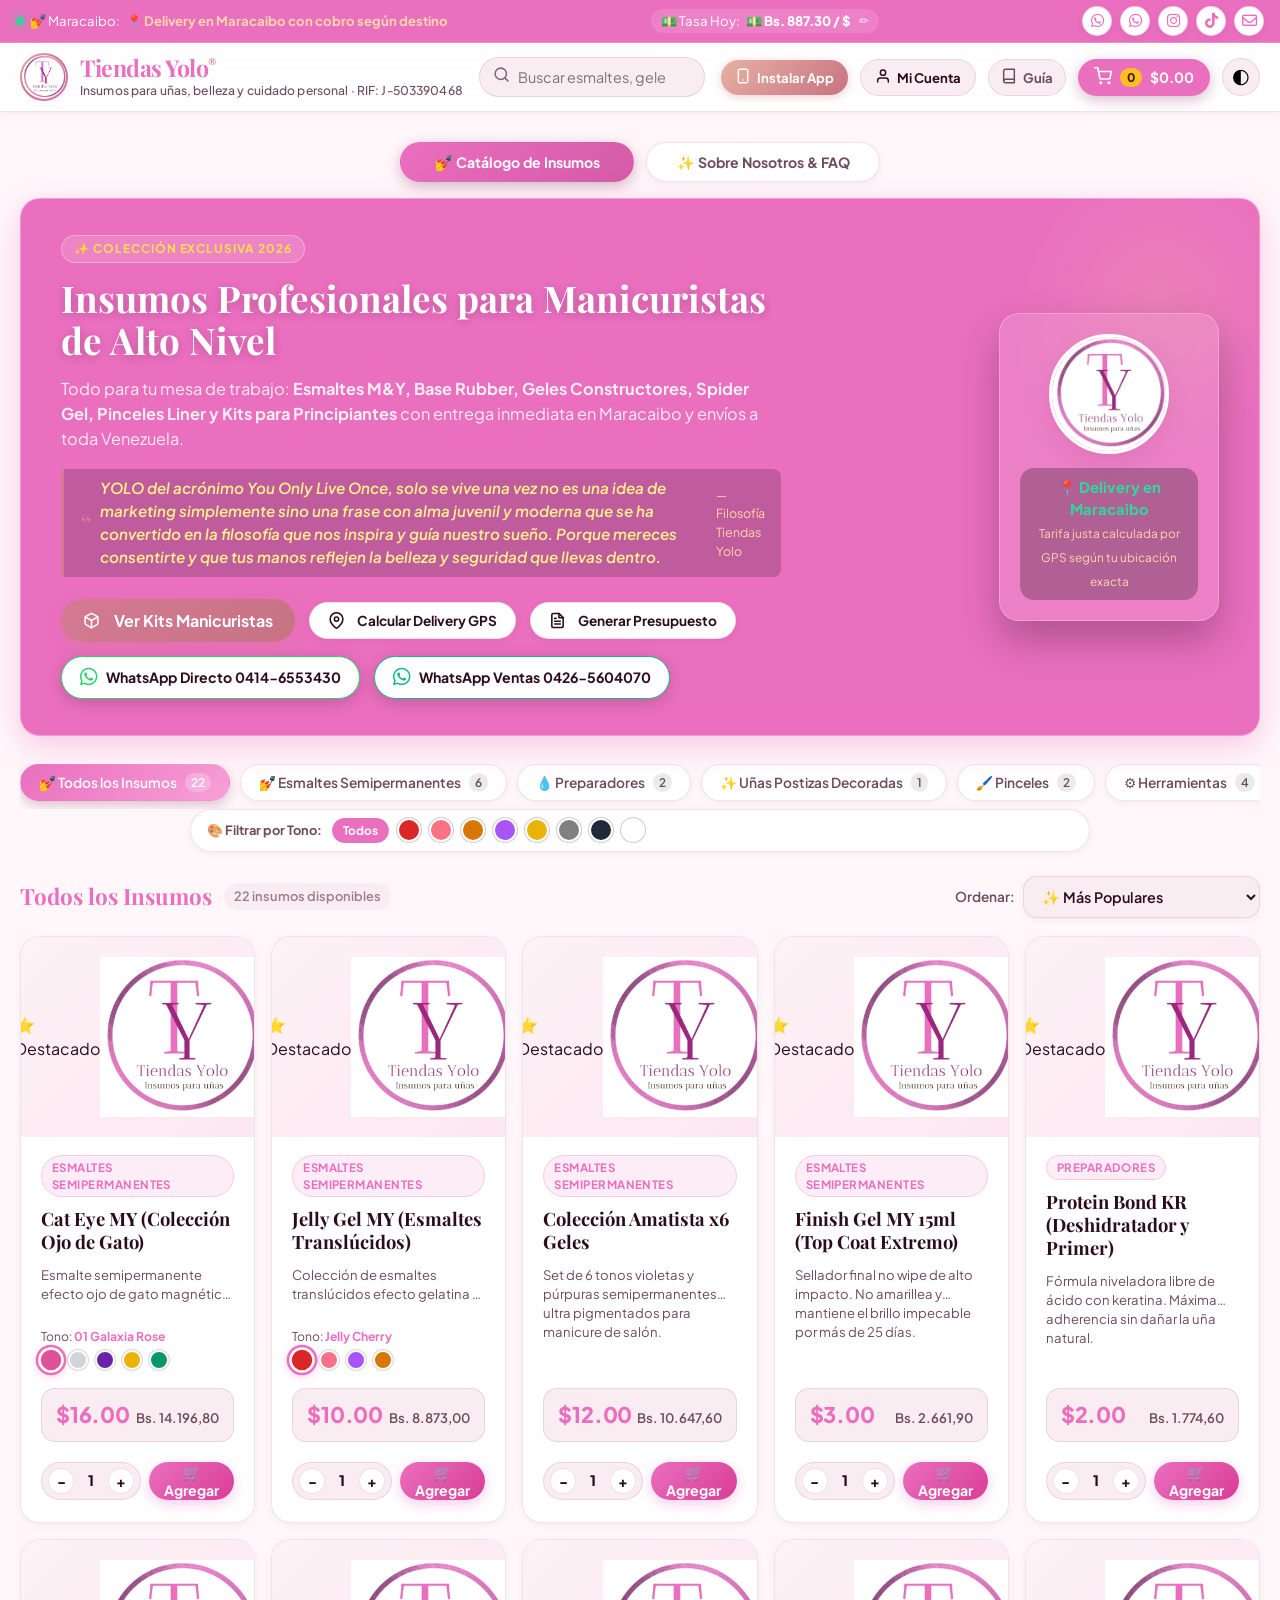
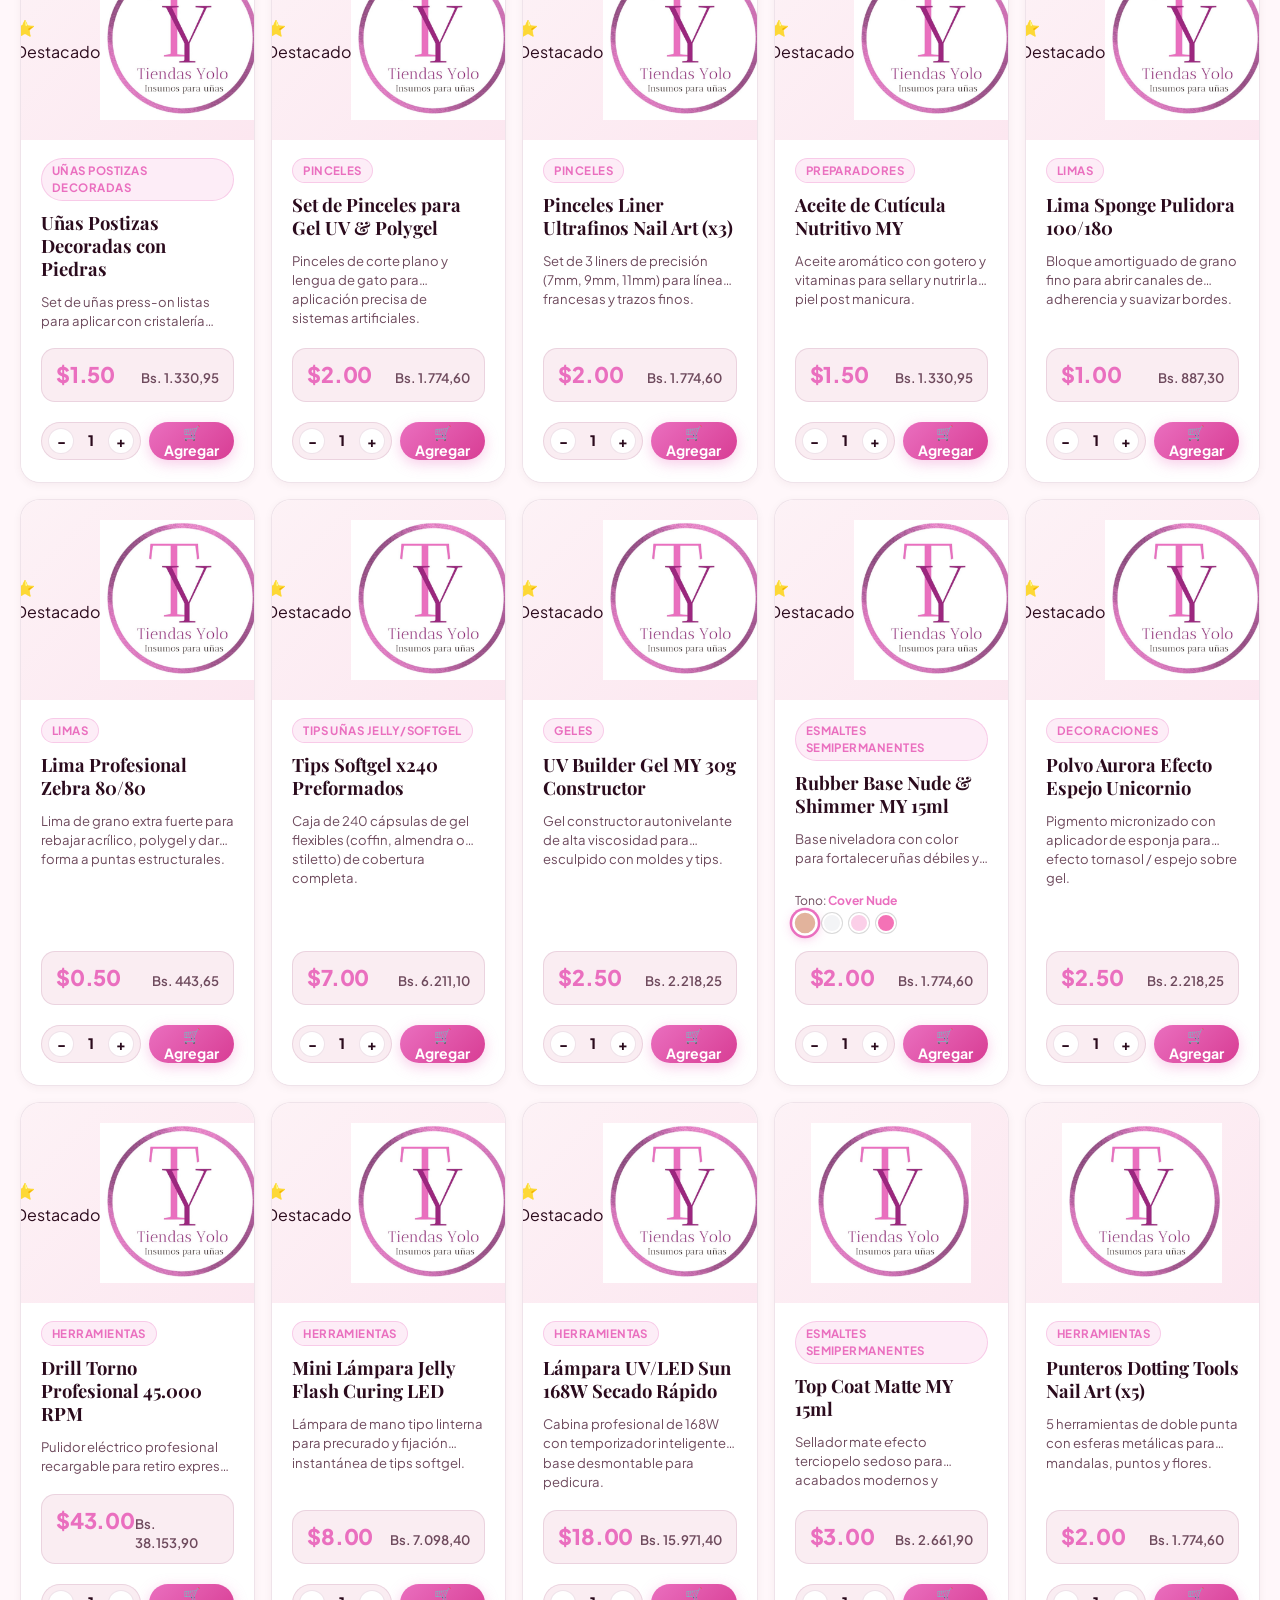
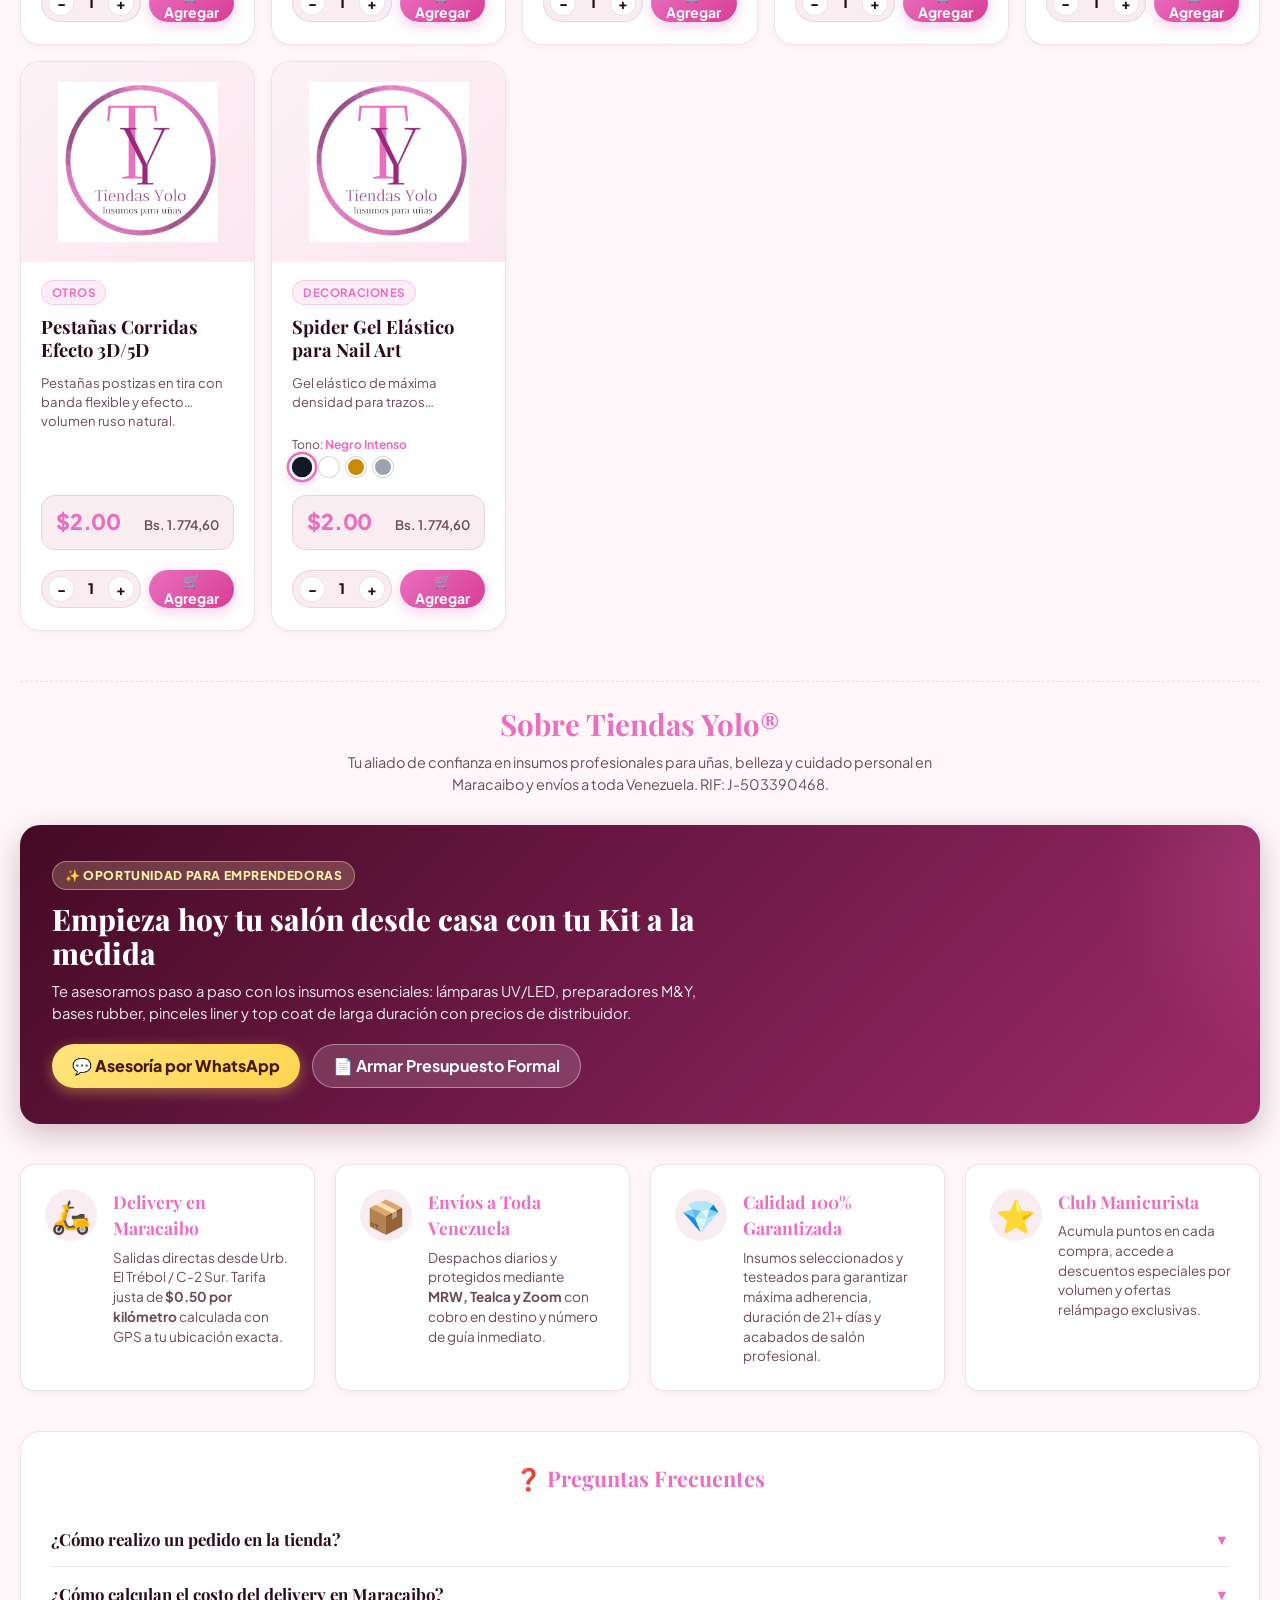
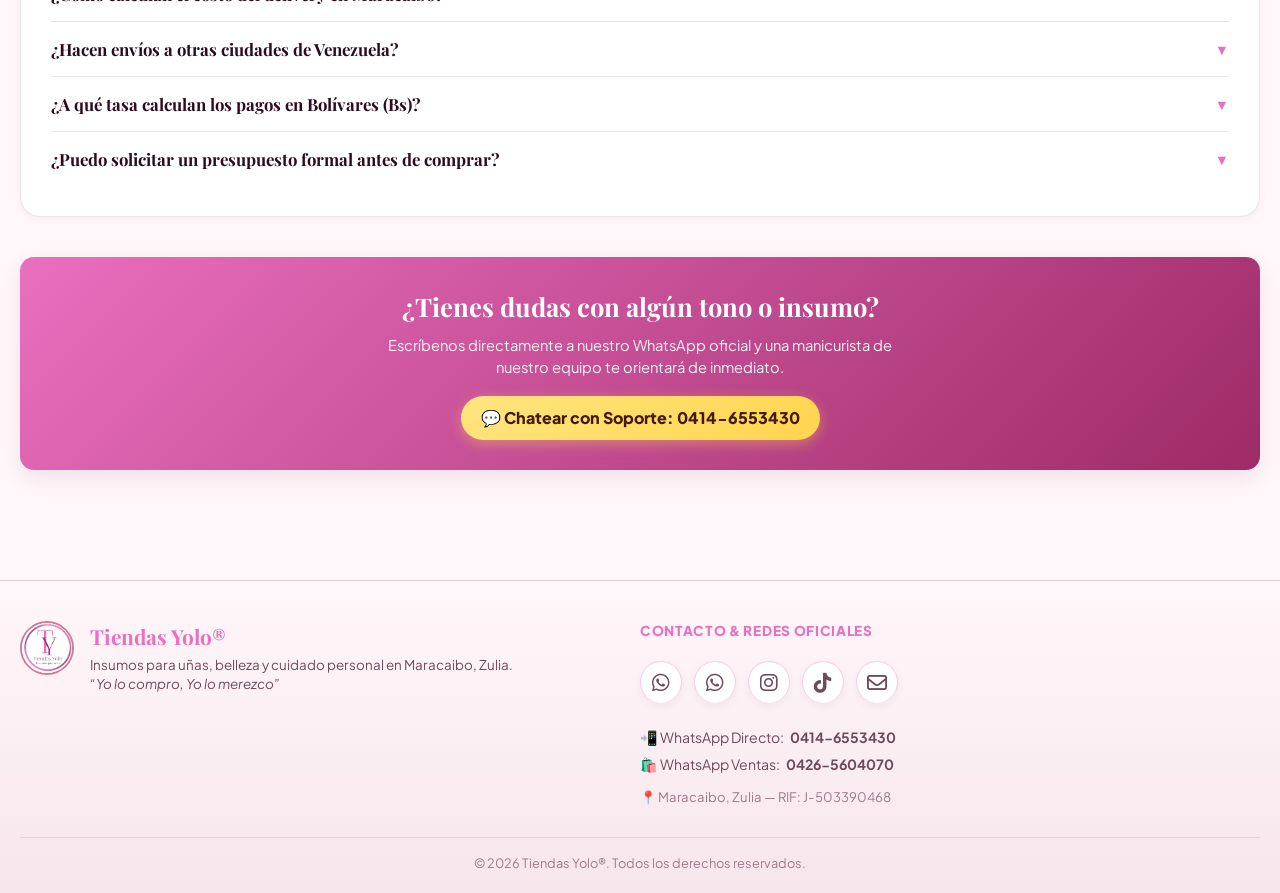
==== commit 77439ab5: "Replace icons with SVGs in index.html" ====
--- a/index.html
+++ b/index.html
@@ -104,7 +104,9 @@
 
       <!-- BUSCADOR RÁPIDO DE INSUMOS -->
       <div class="search-box-header" id="header-search-wrapper">
-        <span class="search-icon">🔍</span>
+        <span class="search-icon">
+          <svg width="17" height="17" viewBox="0 0 24 24" fill="none" stroke="currentColor" stroke-width="2.2" stroke-linecap="round" stroke-linejoin="round"><circle cx="11" cy="11" r="8"></circle><line x1="21" y1="21" x2="16.65" y2="16.65"></line></svg>
+        </span>
         <input type="text" id="global-search-input" placeholder="Buscar esmaltes, geles, kits, pinceles..." autocomplete="off">
         <button class="clear-search-btn" id="btn-clear-search" style="display:none;">✕</button>
       </div>
@@ -113,25 +115,33 @@
       <div class="nav-actions">
         <!-- BOTÓN INSTALAR APP PWA -->
         <button class="btn-install-header" id="btn-install-pwa" title="Instalar Tiendas Yolo en tu teléfono">
-          <span class="install-icon">📲</span>
+          <span class="install-icon">
+            <svg width="16" height="16" viewBox="0 0 24 24" fill="none" stroke="currentColor" stroke-width="2.2" stroke-linecap="round" stroke-linejoin="round"><rect x="5" y="2" width="14" height="20" rx="2" ry="2"></rect><line x1="12" y1="18" x2="12.01" y2="18"></line></svg>
+          </span>
           <span class="install-text">Instalar App</span>
         </button>
 
         <!-- BOTÓN MI CUENTA / CLUB MANICURISTA -->
         <button class="account-btn" id="btn-open-account" title="Club Manicurista & Mis Datos">
-          <span class="account-icon">👤</span>
+          <span class="account-icon">
+            <svg width="16" height="16" viewBox="0 0 24 24" fill="none" stroke="currentColor" stroke-width="2.2" stroke-linecap="round" stroke-linejoin="round"><path d="M20 21v-2a4 4 0 0 0-4-4H8a4 4 0 0 0-4 4v2"></path><circle cx="12" cy="7" r="4"></circle></svg>
+          </span>
           <span class="account-badge-text" id="header-user-status">Mi Cuenta</span>
         </button>
 
         <!-- BOTÓN GUÍA DE LA APP / APRENDER A USAR -->
         <button class="help-btn" id="btn-open-help" title="Manual y Enseñanza de Uso de la App">
-          <span class="help-icon">🎓</span>
+          <span class="help-icon">
+            <svg width="16" height="16" viewBox="0 0 24 24" fill="none" stroke="currentColor" stroke-width="2.2" stroke-linecap="round" stroke-linejoin="round"><path d="M4 19.5A2.5 2.5 0 0 1 6.5 17H20"></path><path d="M6.5 2H20v20H6.5A2.5 2.5 0 0 1 4 19.5v-15A2.5 2.5 0 0 1 6.5 2z"></path></svg>
+          </span>
           <span class="help-badge-text">Guía</span>
         </button>
 
         <!-- BOTÓN DE CARRITO -->
         <button class="cart-btn" id="btn-open-cart" title="Ver pedido actual">
-          <span class="cart-icon">🛒</span>
+          <span class="cart-icon">
+            <svg width="18" height="18" viewBox="0 0 24 24" fill="none" stroke="currentColor" stroke-width="2.2" stroke-linecap="round" stroke-linejoin="round"><circle cx="9" cy="21" r="1"></circle><circle cx="20" cy="21" r="1"></circle><path d="M1 1h4l2.68 13.39a2 2 0 0 0 2 1.61h9.72a2 2 0 0 0 2-1.61L23 6H6"></path></svg>
+          </span>
           <span class="cart-count-badge" id="cart-counter">0</span>
           <span class="cart-total-badge" id="cart-total-header">$0.00</span>
         </button>
@@ -180,13 +190,16 @@
           </div>
           <div class="hero-cta-group">
             <button class="btn-primary" id="btn-hero-explore-kits">
-              📦 Ver Kits Manicuristas
+              <svg width="17" height="17" viewBox="0 0 24 24" fill="none" stroke="currentColor" stroke-width="2.2" stroke-linecap="round" stroke-linejoin="round" style="margin-right:6px;"><path d="M21 16V8a2 2 0 0 0-1-1.73l-7-4a2 2 0 0 0-2 0l-7 4A2 2 0 0 0 3 8v8a2 2 0 0 0 1 1.73l7 4a2 2 0 0 0 2 0l7-4A2 2 0 0 0 21 16z"></path><polyline points="3.27 6.96 12 12.01 20.73 6.96"></polyline><line x1="12" y1="22.08" x2="12" y2="12"></line></svg>
+              <span>Ver Kits Manicuristas</span>
             </button>
             <button class="btn-secondary" id="btn-hero-calc-gps">
-              📍 Calcular Delivery GPS
+              <svg width="17" height="17" viewBox="0 0 24 24" fill="none" stroke="currentColor" stroke-width="2.2" stroke-linecap="round" stroke-linejoin="round" style="margin-right:6px;"><path d="M21 10c0 7-9 13-9 13s-9-6-9-13a9 9 0 0 1 18 0z"></path><circle cx="12" cy="10" r="3"></circle></svg>
+              <span>Calcular Delivery GPS</span>
             </button>
             <button class="btn-secondary" id="btn-hero-quote-generator">
-              📄 Generar Presupuesto
+              <svg width="17" height="17" viewBox="0 0 24 24" fill="none" stroke="currentColor" stroke-width="2.2" stroke-linecap="round" stroke-linejoin="round" style="margin-right:6px;"><path d="M14 2H6a2 2 0 0 0-2 2v16a2 2 0 0 0 2 2h12a2 2 0 0 0 2-2V8z"></path><polyline points="14 2 14 8 20 8"></polyline><line x1="16" y1="13" x2="8" y2="13"></line><line x1="16" y1="17" x2="8" y2="17"></line><polyline points="10 9 9 9 8 9"></polyline></svg>
+              <span>Generar Presupuesto</span>
             </button>
             <a href="https://wa.me/584146553430?text=Hola%20Tiendas%20Yolo%2C%20deseo%20m%C3%A1s%20informaci%C3%B3n%20sobre%20sus%20insumos" target="_blank" rel="noopener noreferrer" class="btn-hero-wa" title="WhatsApp 0414-6553430">
               <i class="fa-brands fa-whatsapp"></i>
@@ -887,7 +900,7 @@
             </tr>
             <tr>
               <td colspan="3" class="text-right font-bold">Delivery / Despacho:</td>
-              <td colspan="2" class="font-bold" id="print-quote-delivery-status">Tarifa según destino ($0.50/km)</td>
+              <td colspan="2" class="font-bold" id="print-quote-delivery-status">Tarifa según destino</td>
             </tr>
             <tr class="grand-total-quote-row">
               <td colspan="3" class="text-right font-bold">TOTAL GENERAL:</td>
@@ -898,7 +911,7 @@
         </table>
 
         <div class="quote-terms-box">
-          <p><strong>Condiciones Comerciales:</strong> Precios calculados a la tasa del día. El apartado de mercancía se confirma al verificar el comprobante de pago móvil o divisa. Delivery en Maracaibo calculado por kilometraje GPS ($0.50/km).</p>
+          <p><strong>Condiciones Comerciales:</strong> Precios calculados a la tasa del día. El apartado de mercancía se confirma al verificar el comprobante de pago móvil o divisa. Delivery en Maracaibo calculado según la dirección de entrega.</p>
           <p class="quote-signature-note"><em>“Yo lo compro, Yo lo merezco” — Gracias por preferir a Tiendas Yolo®.</em></p>
         </div>
 
@@ -1110,6 +1123,20 @@
             </div>
           </div>
 
+          <!-- GESTOR DE TONOS / VARIANTES Y FOTO POR CADA TONO -->
+          <div class="form-group" style="margin-top:14px; border-top:1px dashed var(--border-light); padding-top:14px;">
+            <div style="display:flex; justify-content:space-between; align-items:center; margin-bottom:8px;">
+              <label class="form-label" style="margin-bottom:0; font-weight:700;">🎨 Tonos / Colores (con foto individual por tono):</label>
+              <button type="button" class="btn-micro" id="btn-add-tone-row" style="background:var(--ty-primary-dark); color:#fff; font-weight:700; padding:4px 10px; border-radius:var(--radius-pill); cursor:pointer;">+ Añadir Tono</button>
+            </div>
+            <p style="font-size:0.75rem; color:var(--text-muted); margin-bottom:8px;">
+              Define cada tono con su color y su foto correspondiente para que al tocar el color en la tienda cambie la imagen automáticamente.
+            </p>
+            <div id="pe-tones-container" style="display:flex; flex-direction:column; gap:8px;">
+              <!-- Se generan dinámicamente -->
+            </div>
+          </div>
+
           <div class="modal-footer-buttons">
             <button type="button" class="btn-danger-outline" id="btn-pe-delete-prod" style="display:none;">🗑️ Eliminar</button>
             <div style="flex:1;"></div>
@@ -1241,7 +1268,7 @@
 
       <div class="modal-body" style="padding:20px;">
         <p style="font-size:0.86rem; color:var(--text-secondary); margin-bottom:14px; line-height:1.4;">
-          Calcula tu tarifa exacta de entrega por distancia en Maracaibo. <strong>Tarifa justa y transparente calculada por GPS: $0.50 por kilómetro recorrido.</strong>
+          Calcula tu tarifa exacta de entrega por distancia en Maracaibo según tu zona o coordenadas GPS.
         </p>
 
         <!-- Botón GPS Automático -->
@@ -1294,9 +1321,6 @@
               <span style="font-size:0.75rem; font-weight:600; color:var(--text-secondary);" id="gps-cost-bs">Bs. 0.00</span>
             </div>
           </div>
-          <div style="font-size:0.76rem; color:var(--text-muted); text-align:center; margin-top:10px;" id="gps-time-estimate">
-            ⏱️ Tiempo estimado de entrega: 25 - 40 min
-          </div>
         </div>
 
         <button type="button" class="btn-primary" id="btn-apply-gps-to-cart" style="width:100%; justify-content:center; padding:12px; font-weight:800;">
@@ -1310,6 +1334,6 @@
   <div id="toast-notification-container" class="toast-container"></div>
 
   <!-- SCRIPT DE TIENDA PÚBLICA -->
-  <script src="app.js?v=20261023e"></script>
+  <script src="app.js?v=20261024_v8"></script>
 </body>
 </html>
--- a/styles.css
+++ b/styles.css
@@ -2891,6 +2891,14 @@
 .footer-links a:hover {
   color: var(--ty-primary);
   text-decoration: underline;
+}
+
+.footer-links .bio-social-bar a,
+.footer-links .bio-social-icon,
+.footer-links .bio-social-icon:hover {
+  text-decoration: none !important;
+  border-bottom: none !important;
+  outline: none;
 }
 
 .footer-admin-link {
@@ -4736,6 +4744,103 @@
   color: var(--text-main);
 }
 
-
-
-
+/* ============================================================================
+   BOTONES WHATSAPP DE ALTO CONTRASTE EN HERO CARD
+   ============================================================================ */
+.btn-hero-wa {
+  background: #ffffff !important;
+  color: #2b0b1d !important;
+  border: 1.5px solid #25D366 !important;
+  padding: 10px 18px !important;
+  border-radius: var(--radius-pill) !important;
+  font-weight: 700 !important;
+  font-size: 0.88rem !important;
+  display: inline-flex !important;
+  align-items: center !important;
+  gap: 8px !important;
+  text-decoration: none !important;
+  box-shadow: 0 4px 16px rgba(0, 0, 0, 0.16) !important;
+  transition: all var(--trans-fast) !important;
+  white-space: nowrap !important;
+}
+.btn-hero-wa i {
+  color: #25D366 !important;
+  font-size: 1.25rem !important;
+}
+.btn-hero-wa:hover {
+  transform: translateY(-2px) scale(1.02) !important;
+  background: #f0fdf4 !important;
+  box-shadow: 0 6px 20px rgba(37, 211, 102, 0.35) !important;
+  border-color: #16a34a !important;
+}
+.btn-hero-wa.wa-sales {
+  border-color: #10b981 !important;
+}
+.btn-hero-wa.wa-sales i {
+  color: #10b981 !important;
+}
+
+/* ============================================================================
+   PERIOD FILTER BUTTONS (ACTIVE STATE) & CUSTOM RANGE INPUTS
+   ============================================================================ */
+.btn-filter-date {
+  background: var(--bg-surface);
+  border: 1px solid var(--border-light);
+  color: var(--text-secondary);
+  padding: 6px 14px;
+  border-radius: var(--radius-pill);
+  font-size: 0.82rem;
+  font-weight: 600;
+  cursor: pointer;
+  transition: all 0.2s ease;
+}
+.btn-filter-date:hover {
+  border-color: var(--ty-primary);
+  color: var(--ty-primary-dark);
+}
+.btn-filter-date.active {
+  background: var(--ty-primary) !important;
+  color: #ffffff !important;
+  border-color: var(--ty-primary-dark) !important;
+  box-shadow: 0 2px 8px rgba(234, 111, 191, 0.4) !important;
+}
+#finance-custom-range-inputs {
+  display: inline-flex;
+  align-items: center;
+  gap: 8px;
+  background: var(--bg-subtle);
+  padding: 4px 10px;
+  border-radius: var(--radius-md);
+  border: 1px solid var(--border-rose);
+}
+
+/* FOOTER PHONES CLEANUP */
+.footer-phones-wrap {
+  display: flex;
+  flex-direction: column;
+  gap: 6px;
+  margin-top: 4px;
+}
+.footer-phone-link {
+  color: var(--text-secondary) !important;
+  text-decoration: none !important;
+  font-size: 0.88rem;
+  display: inline-flex;
+  align-items: center;
+  gap: 6px;
+  transition: color 0.2s ease;
+}
+.footer-phone-link:hover {
+  color: #25D366 !important;
+  text-decoration: none !important;
+}
+.footer-rif-badge {
+  font-size: 0.82rem;
+  color: var(--text-muted);
+  margin-top: 4px;
+}
+
+
+
+
+
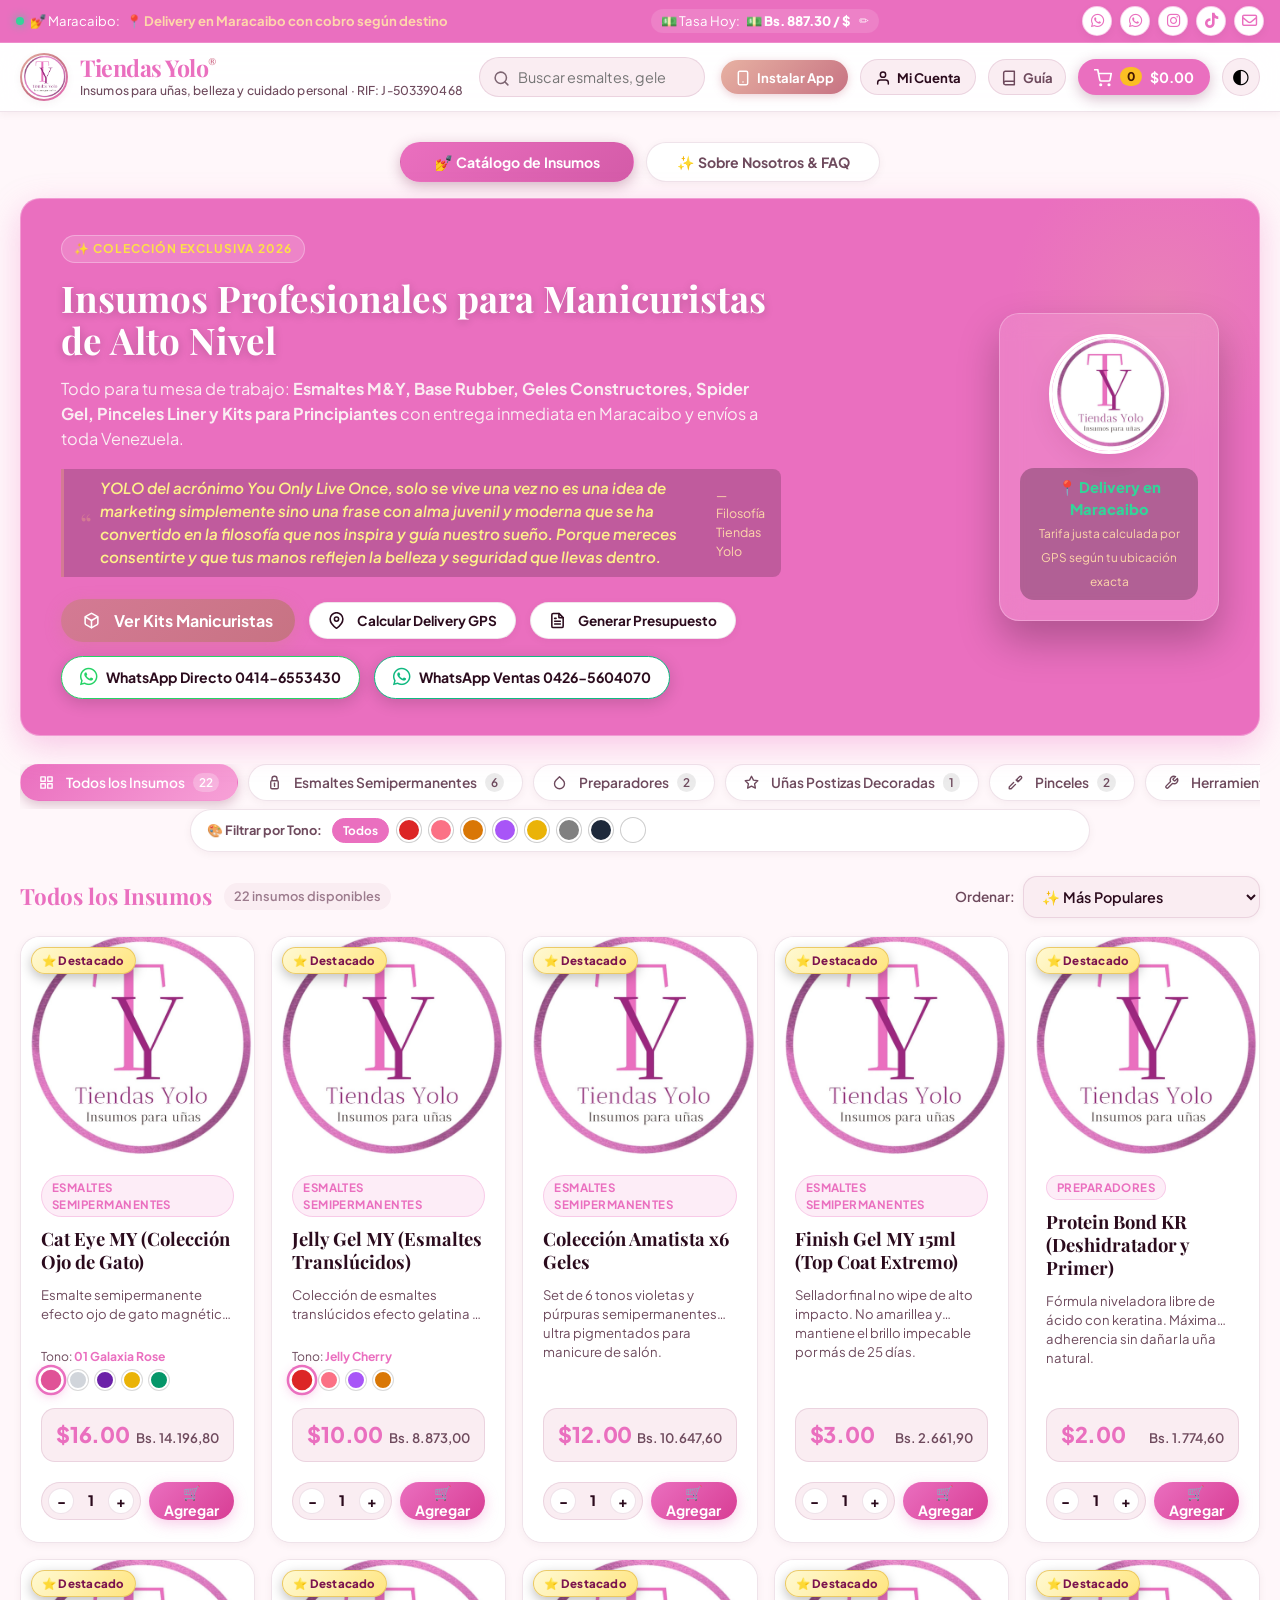
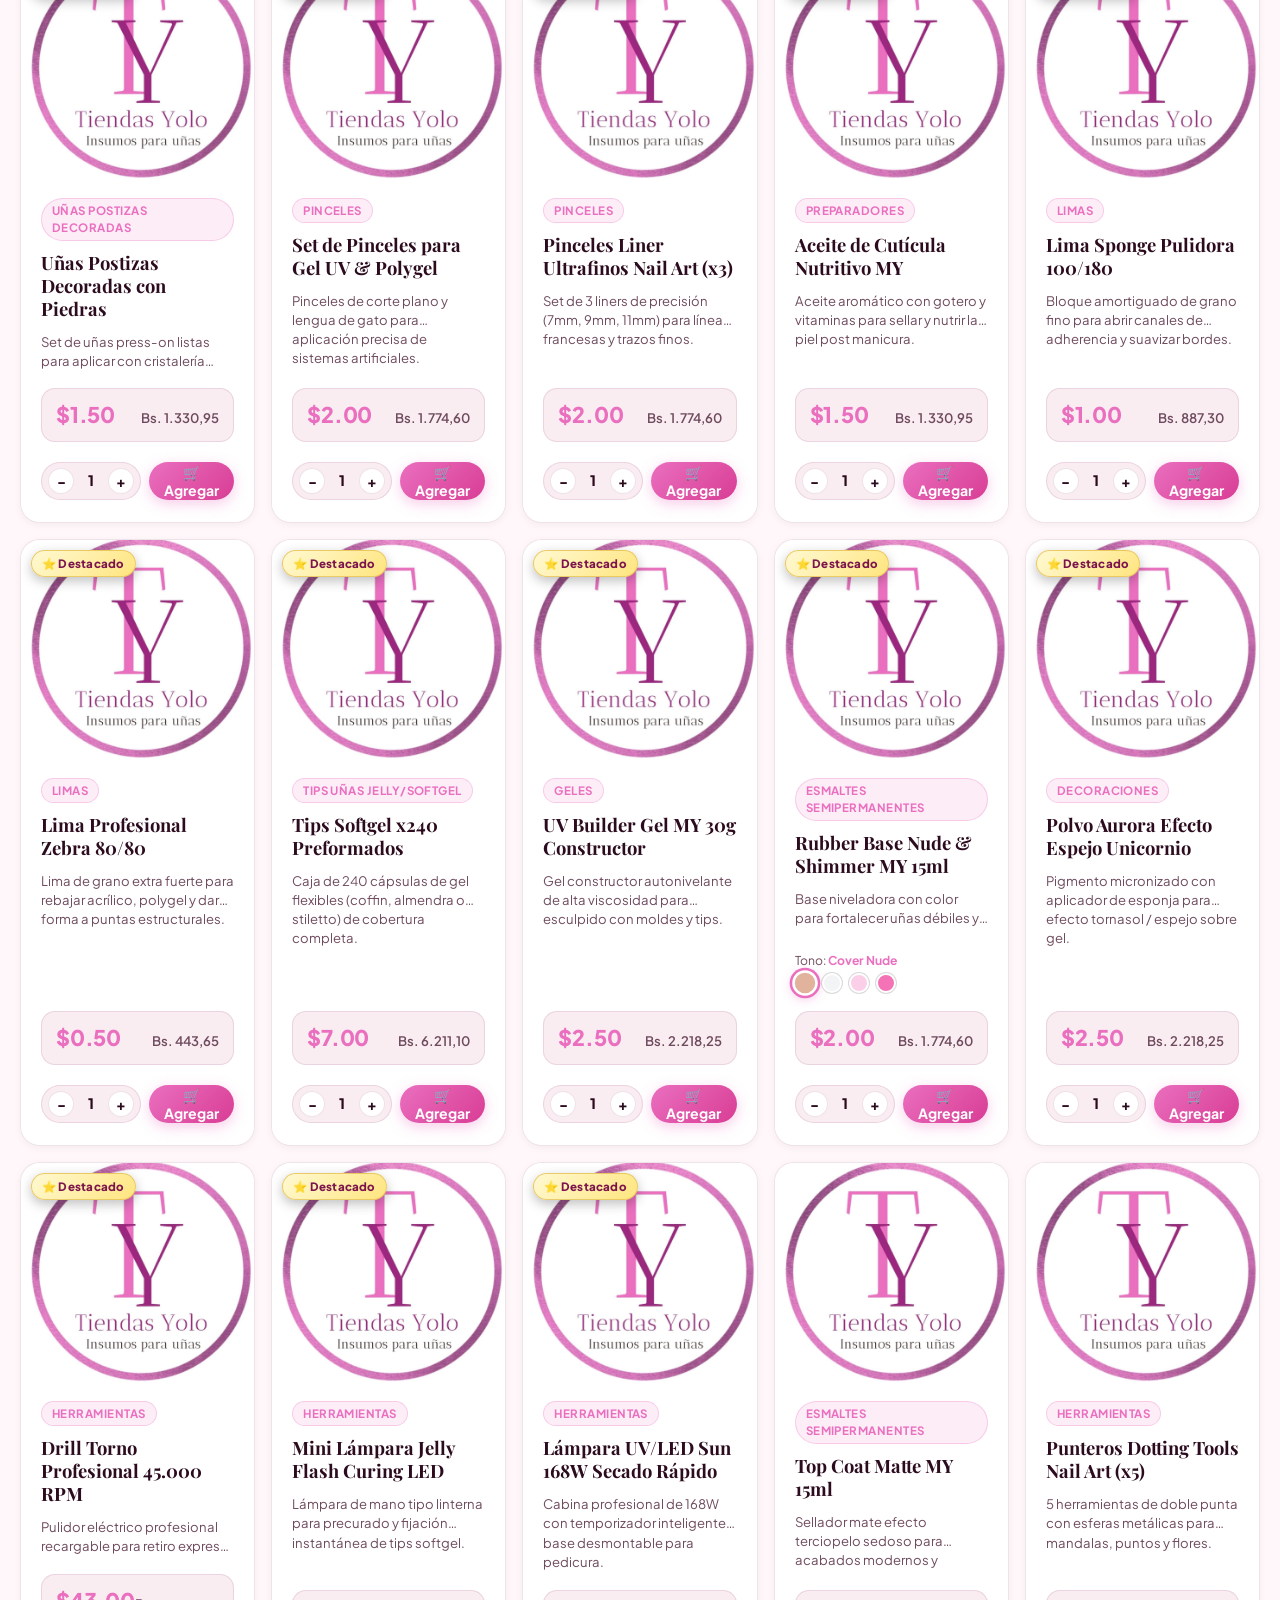
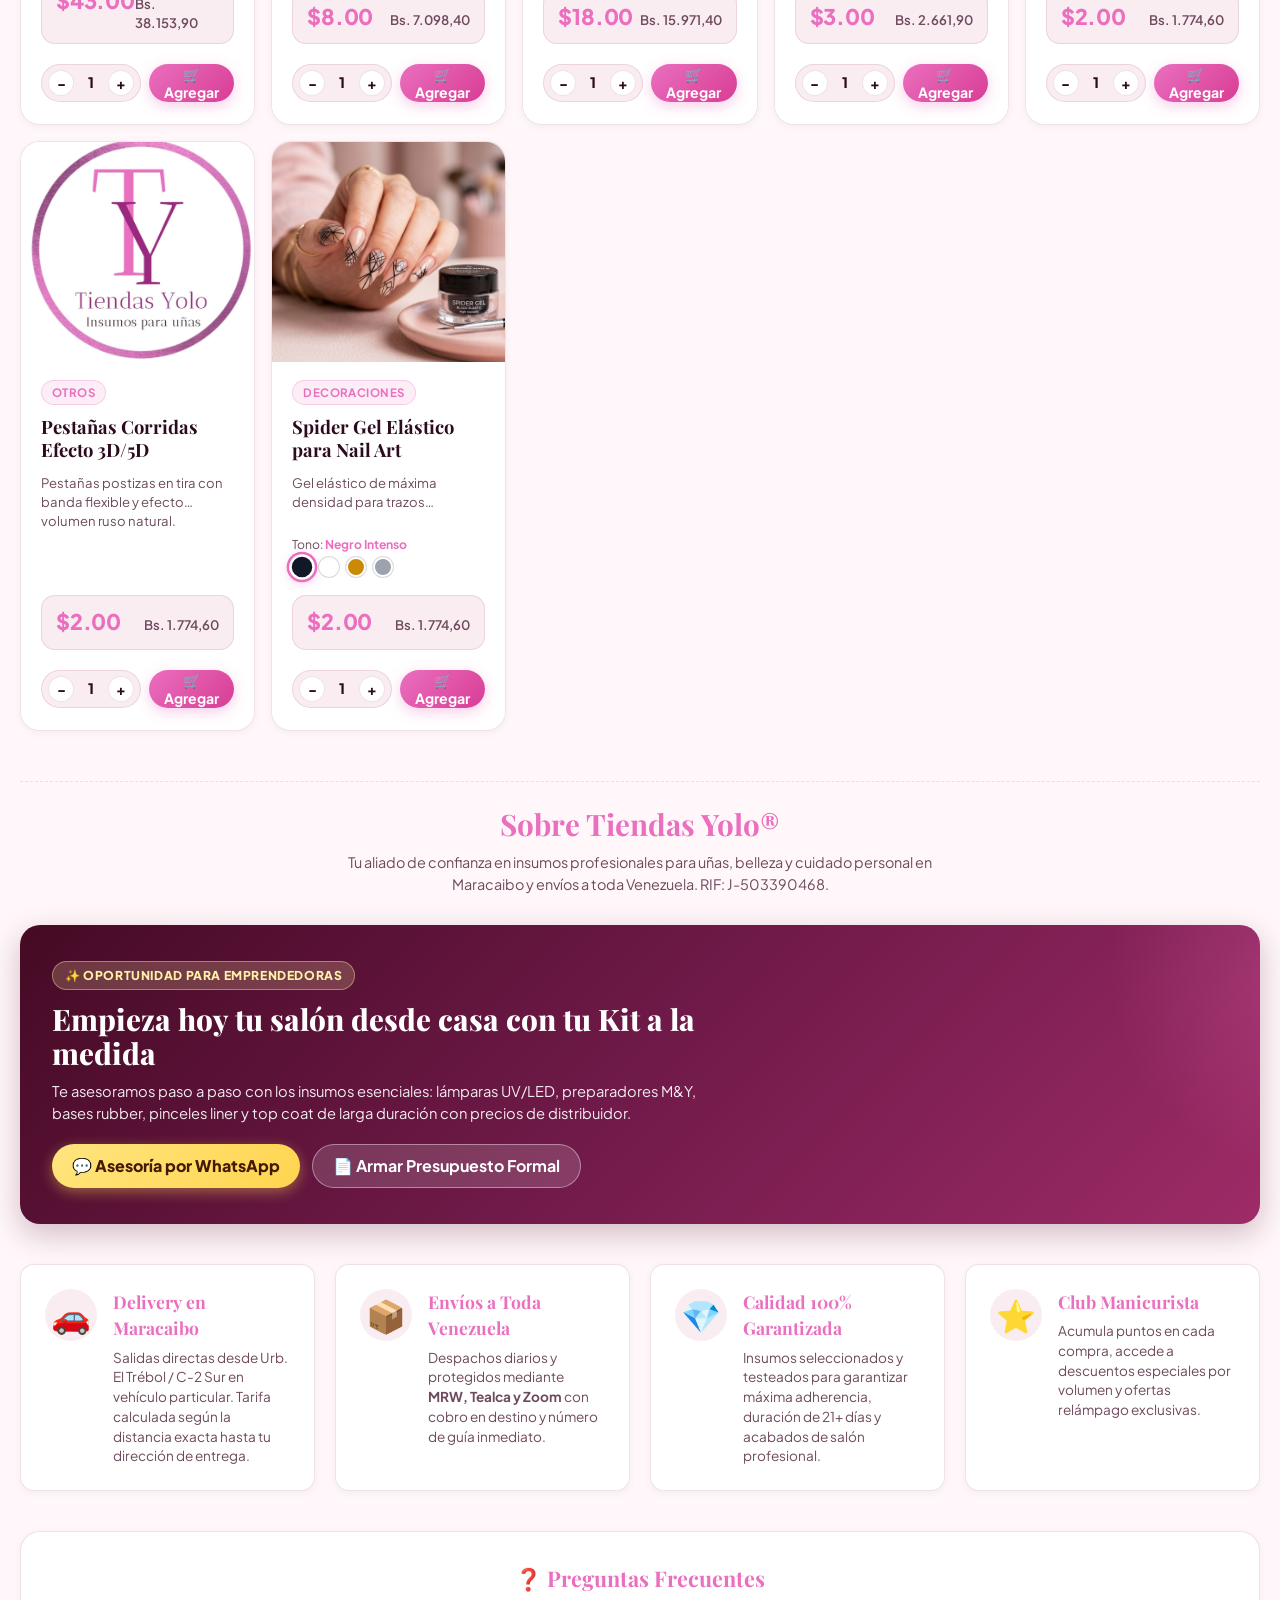
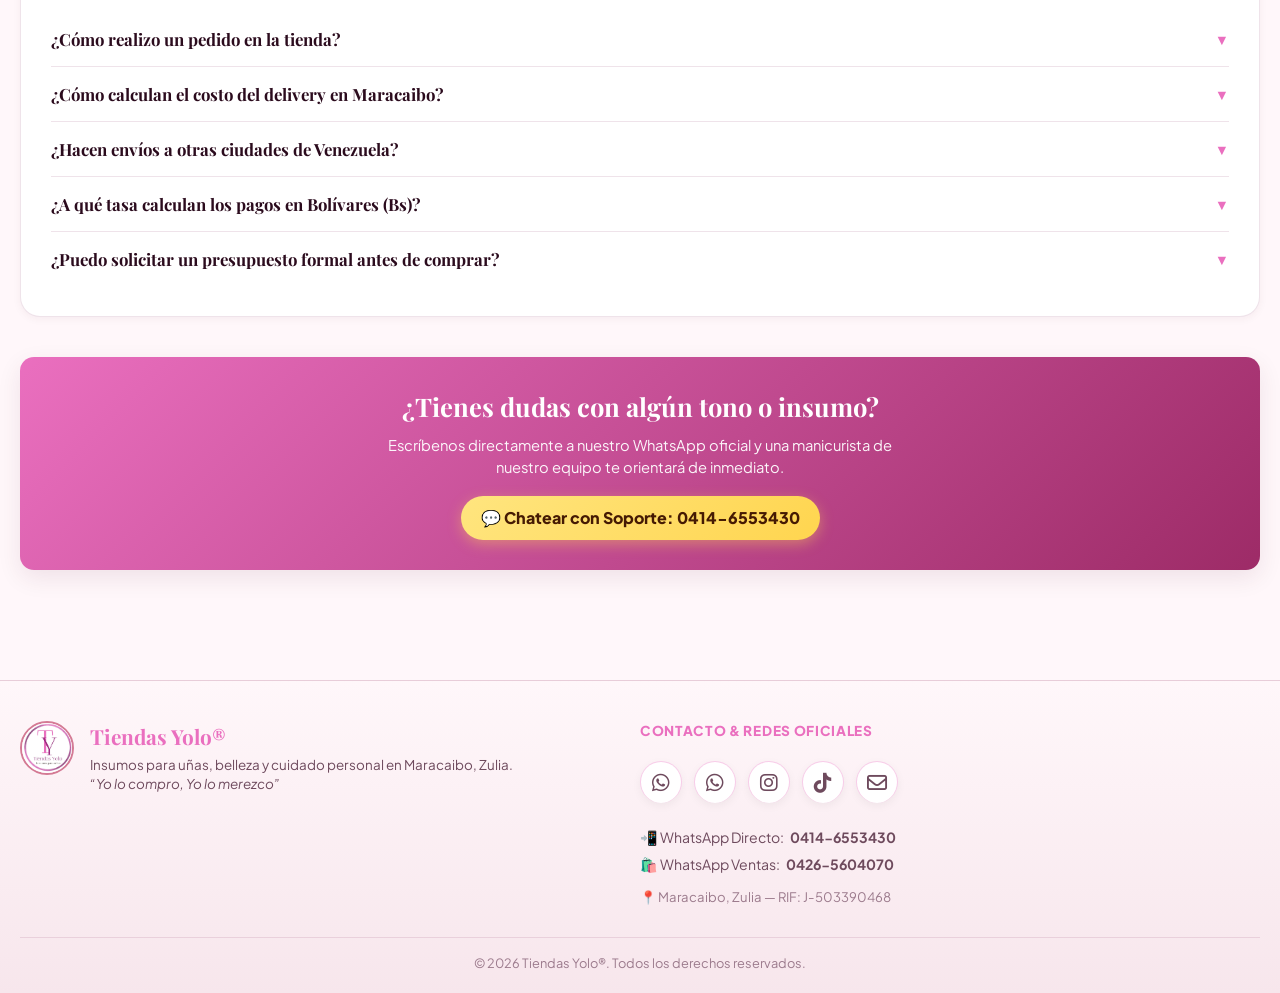
==== commit 7ae16c0a: "Change delivery icons and update pricing details Updated delivery descriptions and icons to reflect " ====
--- a/index.html
+++ b/index.html
@@ -298,10 +298,10 @@
       <!-- GRID DE CARACTERÍSTICAS / ENVÍOS NACIONALES & DELIVERY -->
       <div class="insu-features-grid">
         <div class="insu-feature-card">
-          <div class="insu-feature-icon">🛵</div>
+          <div class="insu-feature-icon">🚗</div>
           <div class="insu-feature-content">
             <h4>Delivery en Maracaibo</h4>
-            <p>Salidas directas desde Urb. El Trébol / C-2 Sur. Tarifa justa de <strong>$0.50 por kilómetro</strong> calculada con GPS a tu ubicación exacta.</p>
+            <p>Salidas directas desde Urb. El Trébol / C-2 Sur en vehículo particular. Tarifa calculada según la distancia exacta hasta tu dirección de entrega.</p>
           </div>
         </div>
 
@@ -352,7 +352,7 @@
             <span class="faq-arrow">▼</span>
           </button>
           <div class="faq-accordion-body">
-            <p>Nuestro delivery tiene un costo exacto y transparente de <strong>$0.50 por kilómetro de recorrido</strong> medido desde nuestra sede en Urb. El Trébol / Circunvalación 2 Sur hasta tu dirección de entrega. Puedes calcular el costo exacto antes de ordenar con nuestro botón <strong>📍 Calcular Delivery GPS</strong>.</p>
+            <p>Nuestro delivery se calcula según la distancia desde nuestra sede en Urb. El Trébol / Circunvalación 2 Sur hasta tu dirección de entrega. Puedes calcular tu tarifa antes de ordenar con nuestro botón <strong>📍 Calcular Delivery GPS</strong>.</p>
           </div>
         </div>
 
@@ -540,7 +540,7 @@
           <div class="form-group">
             <label for="cart-delivery-type" class="form-label">Modalidad de Entrega:</label>
             <select id="cart-delivery-type" class="select-styled">
-              <option value="delivery-maracaibo">🛵 Delivery a Domicilio con GPS (Maracaibo)</option>
+              <option value="delivery-maracaibo">🚗 Delivery en Vehículo Particular con GPS (Maracaibo)</option>
               <option value="retiro-personal">🛍️ Retiro Personal / Pick-up (Previo acuerdo)</option>
               <option value="envio-nacional">📦 Envío Nacional (MRW / Tealca / Zoom)</option>
             </select>
@@ -553,7 +553,7 @@
               <span class="delivery-tier-tag" id="delivery-gps-tag">Tiendas Yolo Maracaibo</span>
             </div>
             <button type="button" class="btn-gps-detect" id="btn-detect-gps">
-              🛵 Usar mi ubicación actual (GPS en 1 clic)
+              🚗 Usar mi ubicación actual (GPS en 1 clic)
             </button>
             <input type="text" id="cart-delivery-coords" class="form-input" placeholder="O pega enlace de Google Maps / Coordenadas (Lat, Lng)" style="font-size:0.8rem; padding:7px 10px; margin-bottom:4px;">
             <div class="delivery-calc-badge" id="delivery-calc-badge">
@@ -590,6 +590,10 @@
           <div class="total-line">
             <span>Subtotal Insumos:</span>
             <span id="cart-summary-subtotal">$0.00</span>
+          </div>
+          <div class="total-line" id="cart-vip-discount-row" style="display:none; color:var(--ty-primary-dark); font-weight:700;">
+            <span>👑 Descuento Club VIP (<span id="cart-vip-pct-label">10%</span>):</span>
+            <span id="cart-summary-vip-discount">-$0.00</span>
           </div>
           <div class="total-line" id="cart-delivery-fee-row">
             <span>Delivery Maracaibo:</span>
@@ -679,7 +683,7 @@
               <strong>💵 DÓLARES EN EFECTIVO (MARACAIBO)</strong>
             </div>
             <div class="bank-pill-details">
-              <p>• Pago contra entrega en mano al motorizado.</p>
+              <p>• Pago contra entrega en mano al conductor del vehículo.</p>
               <p>• Por favor entregar billetes en buen estado (sin roturas ni rayones).</p>
             </div>
           </div>
@@ -732,6 +736,21 @@
           <div class="form-group">
             <label for="pay-input-holder" class="form-label">Nombre del Titular / Teléfono Emisor: *</label>
             <input type="text" id="pay-input-holder" class="form-input" placeholder="Ej: Andrea Gómez (0414-9876543)" required>
+          </div>
+
+          <!-- ADJUNTAR CAPTURA / COMPROBANTE DE PAGO MÓVIL -->
+          <div class="form-group" style="margin-top:10px; background:var(--bg-subtle); padding:12px; border-radius:var(--radius-md); border:1px dashed var(--border-rose);">
+            <label class="form-label" style="font-weight:700; color:var(--ty-primary-dark); margin-bottom:6px;">📸 Adjuntar Captura / Comprobante de Pago:</label>
+            <div style="display:flex; align-items:center; gap:10px; flex-wrap:wrap;">
+              <label class="btn-secondary" style="cursor:pointer; display:inline-flex; align-items:center; gap:6px; font-size:0.82rem; padding:8px 14px; margin:0;">
+                📎 Subir Comprobante (Capture)
+                <input type="file" id="pay-input-voucher" accept="image/*" style="display:none;">
+              </label>
+              <span id="pay-voucher-filename" style="font-size:0.75rem; color:var(--text-muted);">Sin archivo seleccionado</span>
+            </div>
+            <div id="pay-voucher-preview-box" style="margin-top:8px; display:none;">
+              <img id="pay-voucher-img-preview" src="" alt="Comprobante de Pago" style="max-height:140px; max-width:100%; border-radius:6px; border:1px solid var(--border-light); object-fit:contain; background:#fff;">
+            </div>
           </div>
 
           <div class="auth-security-notice">
@@ -1210,7 +1229,7 @@
             <div class="learning-step-badge">Paso 1</div>
             <div class="learning-step-icon">🛍️</div>
             <h4>Explora y Arma tu Carrito</h4>
-            <p>Filtra por categorías (Esmaltes, Geles, Lámparas, Kits). Usa los botones <strong>+</strong> y <strong>-</strong> para seleccionar cantidades. Tarifa de delivery exacta en Maracaibo calculada por GPS a <strong>$0.50 por km</strong>.</p>
+            <p>Filtra por categorías (Esmaltes, Geles, Lámparas, Kits). Usa los botones <strong>+</strong> y <strong>-</strong> para seleccionar cantidades. Tarifa de delivery calculada según tu distancia exacta en Maracaibo.</p>
           </div>
 
           <div class="learning-step-card">
@@ -1334,6 +1353,6 @@
   <div id="toast-notification-container" class="toast-container"></div>
 
   <!-- SCRIPT DE TIENDA PÚBLICA -->
-  <script src="app.js?v=20261024_v8"></script>
+  <script src="app.js?v=20261024_v9"></script>
 </body>
 </html>
--- a/styles.css
+++ b/styles.css
@@ -881,8 +881,9 @@
 }
 
 .product-image-container {
-  height: 200px;
-  background: linear-gradient(135deg, #fdf2f6, #fce7f0);
+  width: 100%;
+  height: 220px;
+  background: var(--bg-subtle);
   display: flex;
   align-items: center;
   justify-content: center;
@@ -891,18 +892,43 @@
 }
 
 body.theme-dark .product-image-container {
-  background: linear-gradient(135deg, #2b0b1d, #3d1028);
+  background: #1b0713;
 }
 
 .product-img {
-  max-height: 80%;
-  max-width: 80%;
-  object-fit: contain;
-  transition: transform var(--trans-smooth);
+  width: 100%;
+  height: 100%;
+  max-width: 100%;
+  max-height: 100%;
+  object-fit: cover;
+  display: block;
+  transition: transform 0.4s cubic-bezier(0.16, 1, 0.3, 1), opacity 0.25s ease;
 }
 
 .product-card:hover .product-img {
   transform: scale(1.06);
+}
+
+.badge-tag {
+  position: absolute;
+  top: 10px;
+  left: 10px;
+  z-index: 5;
+  font-size: 0.72rem;
+  font-weight: 800;
+  padding: 4px 10px;
+  border-radius: var(--radius-pill);
+  box-shadow: 0 4px 12px rgba(0, 0, 0, 0.25);
+  display: inline-flex;
+  align-items: center;
+  gap: 4px;
+  letter-spacing: 0.02em;
+}
+
+.badge-tag.featured {
+  background: linear-gradient(135deg, #FFF9D2, #FFE57F);
+  color: #7c144e;
+  border: 1px solid rgba(229, 190, 78, 0.75);
 }
 
 .product-badges-top {
@@ -1699,63 +1725,111 @@
 .cart-item-row {
   display: flex;
   align-items: center;
-  gap: 12px;
-  padding: 10px;
+  gap: 10px;
+  padding: 8px 10px;
   background-color: var(--bg-subtle);
   border-radius: var(--radius-md);
   border: 1px solid var(--border-light);
-}
-
+  width: 100%;
+  box-sizing: border-box;
+  overflow: hidden;
+}
+
+.cart-item-thumb,
 .cart-item-img {
-  width: 50px;
-  height: 50px;
+  width: 44px;
+  height: 44px;
+  min-width: 44px;
+  max-width: 44px;
   border-radius: var(--radius-sm);
   object-fit: cover;
   background: #fff;
+  flex-shrink: 0;
 }
 
 .cart-item-info {
   flex: 1;
-}
-
+  min-width: 0;
+  display: flex;
+  flex-direction: column;
+  gap: 2px;
+}
+
+.cart-item-name,
 .cart-item-title {
-  font-size: 0.88rem;
+  font-size: 0.82rem;
   font-weight: 700;
   color: var(--text-main);
   line-height: 1.2;
+  word-break: break-word;
 }
 
 .cart-item-price {
-  font-size: 0.8rem;
+  font-size: 0.76rem;
   font-weight: 600;
   color: var(--ty-primary);
 }
 
-.cart-qty-controls {
-  display: flex;
-  align-items: center;
-  gap: 6px;
-}
-
-.btn-qty {
+.cart-item-subtotal {
+  font-size: 0.72rem;
+  color: var(--text-muted);
+}
+
+.cart-item-actions {
+  display: flex;
+  align-items: center;
+  gap: 5px;
+  flex-shrink: 0;
+}
+
+.card-qty-stepper.compact {
+  display: inline-flex;
+  align-items: center;
+  background: var(--bg-surface);
+  border: 1px solid var(--border-light);
+  border-radius: var(--radius-pill);
+  padding: 2px 4px;
+  gap: 2px;
+}
+
+.card-qty-stepper.compact .btn-stepper {
+  width: 22px;
+  height: 22px;
+  font-size: 0.75rem;
+  border: none;
+  background: transparent;
+  cursor: pointer;
+  display: flex;
+  align-items: center;
+  justify-content: center;
+  font-weight: 800;
+  color: var(--text-main);
+}
+
+.card-qty-stepper.compact .stepper-val {
+  font-size: 0.8rem;
+  font-weight: 800;
+  min-width: 18px;
+  text-align: center;
+}
+
+.btn-remove-item {
+  background: rgba(239, 68, 68, 0.12);
+  border: none;
+  border-radius: var(--radius-sm);
   width: 26px;
   height: 26px;
-  border-radius: var(--radius-sm);
-  background: var(--bg-surface);
-  border: 1px solid var(--border-light);
-  font-weight: 800;
   display: flex;
   align-items: center;
   justify-content: center;
-  font-size: 0.85rem;
-  color: var(--text-main);
-}
-
-.cart-qty-num {
-  font-size: 0.88rem;
-  font-weight: 800;
-  min-width: 20px;
-  text-align: center;
+  cursor: pointer;
+  font-size: 0.8rem;
+  color: #ef4444;
+  transition: var(--trans-fast);
+}
+
+.btn-remove-item:hover {
+  background: rgba(239, 68, 68, 0.25);
 }
 
 .cart-delivery-section {
@@ -2624,8 +2698,8 @@
   }
 
   .product-image-container {
-    height: 130px !important;
-    padding: 6px;
+    height: 160px !important;
+    padding: 0 !important;
   }
 
   .product-details {
@@ -4840,7 +4914,76 @@
   margin-top: 4px;
 }
 
-
-
-
-
+/* ============================================================================
+   ESTILOS GESTOR DE TONOS & FOTOS POR TONO (MODO EDITOR)
+   ============================================================================ */
+.pe-tone-row {
+  display: grid;
+  grid-template-columns: 36px 1fr 1fr 40px;
+  gap: 8px;
+  align-items: center;
+  background: var(--bg-subtle);
+  padding: 8px 10px;
+  border-radius: var(--radius-sm);
+  border: 1px solid var(--border-light);
+}
+
+.pe-tone-color {
+  width: 34px;
+  height: 34px;
+  border: none;
+  border-radius: var(--radius-pill);
+  cursor: pointer;
+  background: transparent;
+  padding: 0;
+}
+
+.pe-tone-img-wrap {
+  display: flex;
+  align-items: center;
+  gap: 6px;
+}
+
+.pe-tone-thumb {
+  width: 34px;
+  height: 34px;
+  object-fit: cover;
+  border-radius: 4px;
+  border: 1px solid var(--border-light);
+  flex-shrink: 0;
+}
+
+.btn-delete-tone {
+  background: #fee2e2;
+  color: #ef4444;
+  border: none;
+  border-radius: var(--radius-sm);
+  height: 34px;
+  display: flex;
+  align-items: center;
+  justify-content: center;
+  cursor: pointer;
+  font-weight: 700;
+  transition: background 0.2s ease;
+}
+
+.btn-delete-tone:hover {
+  background: #fecaca;
+}
+
+/* SVG ICONS LUXURY ALIGNMENT */
+.install-icon svg,
+.account-icon svg,
+.help-icon svg,
+.cart-icon svg,
+.search-icon svg {
+  display: inline-flex;
+  align-items: center;
+  vertical-align: middle;
+}
+
+
+
+
+
+
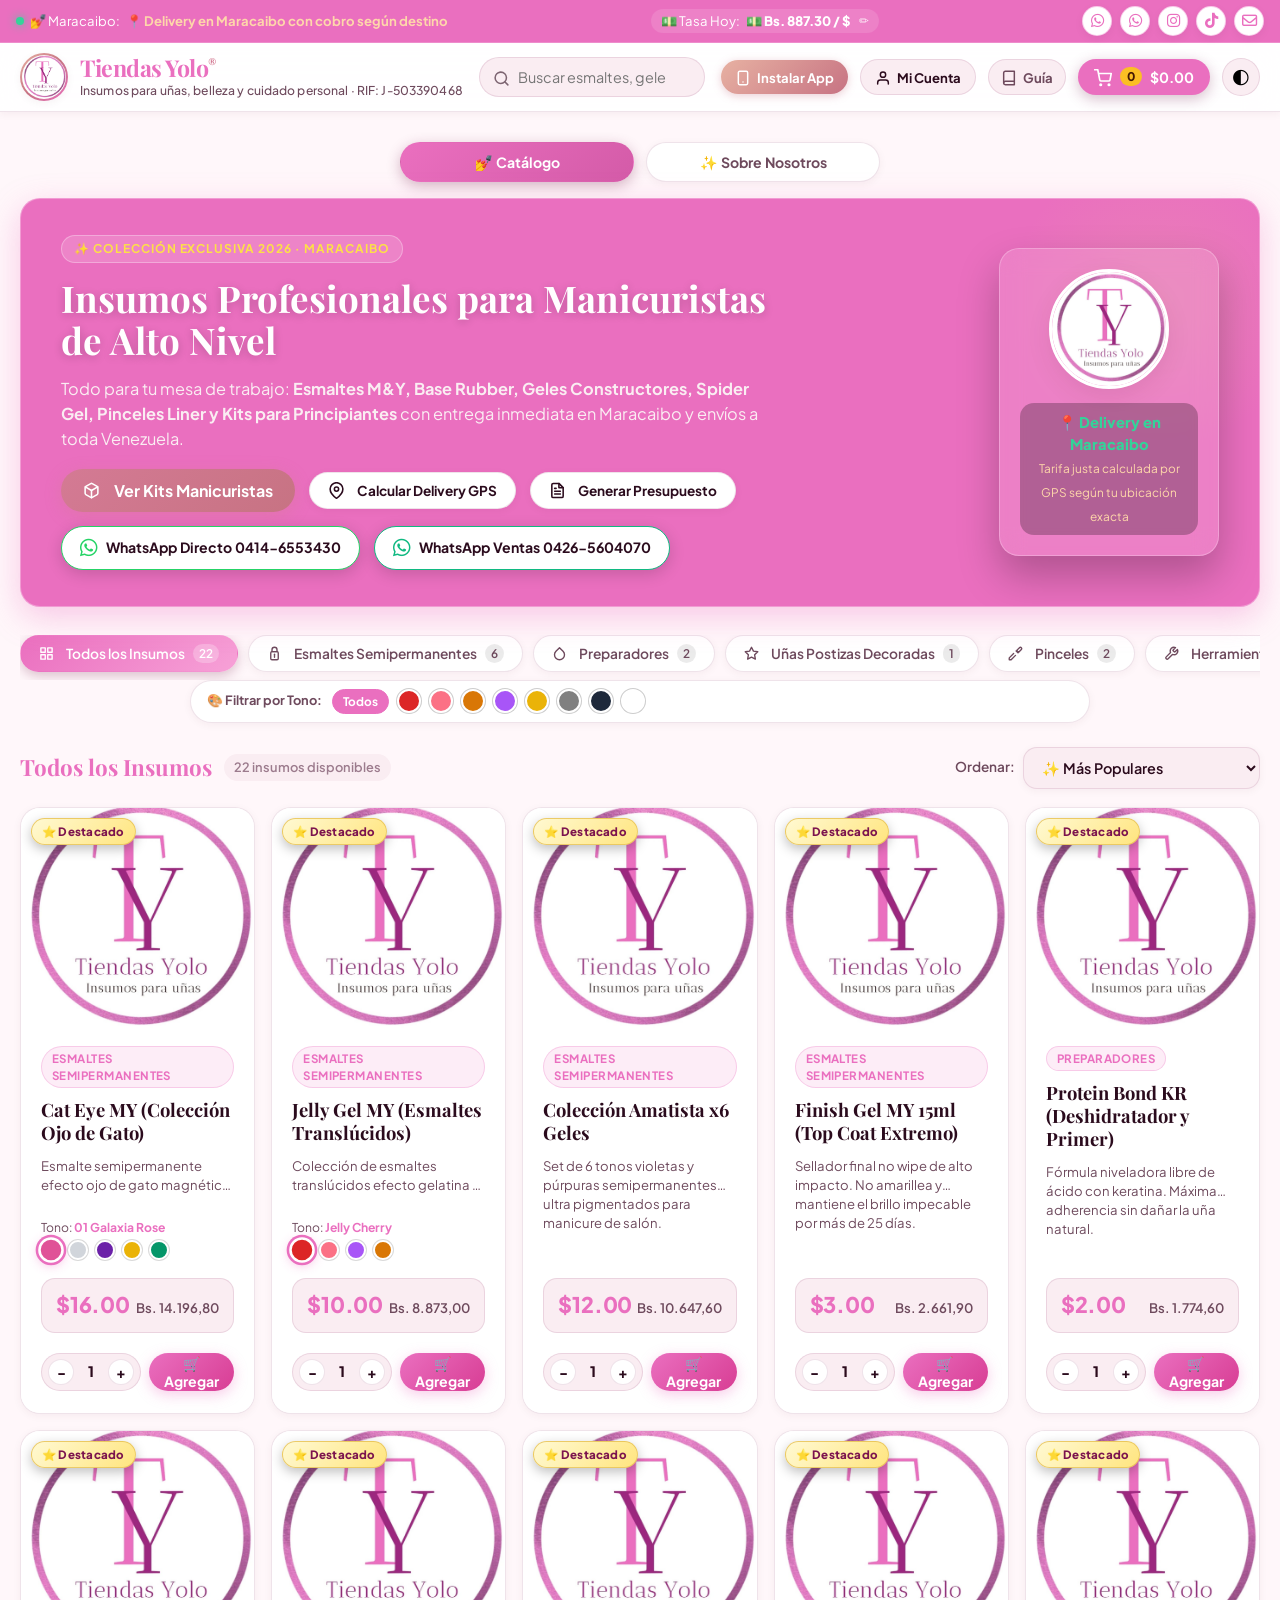
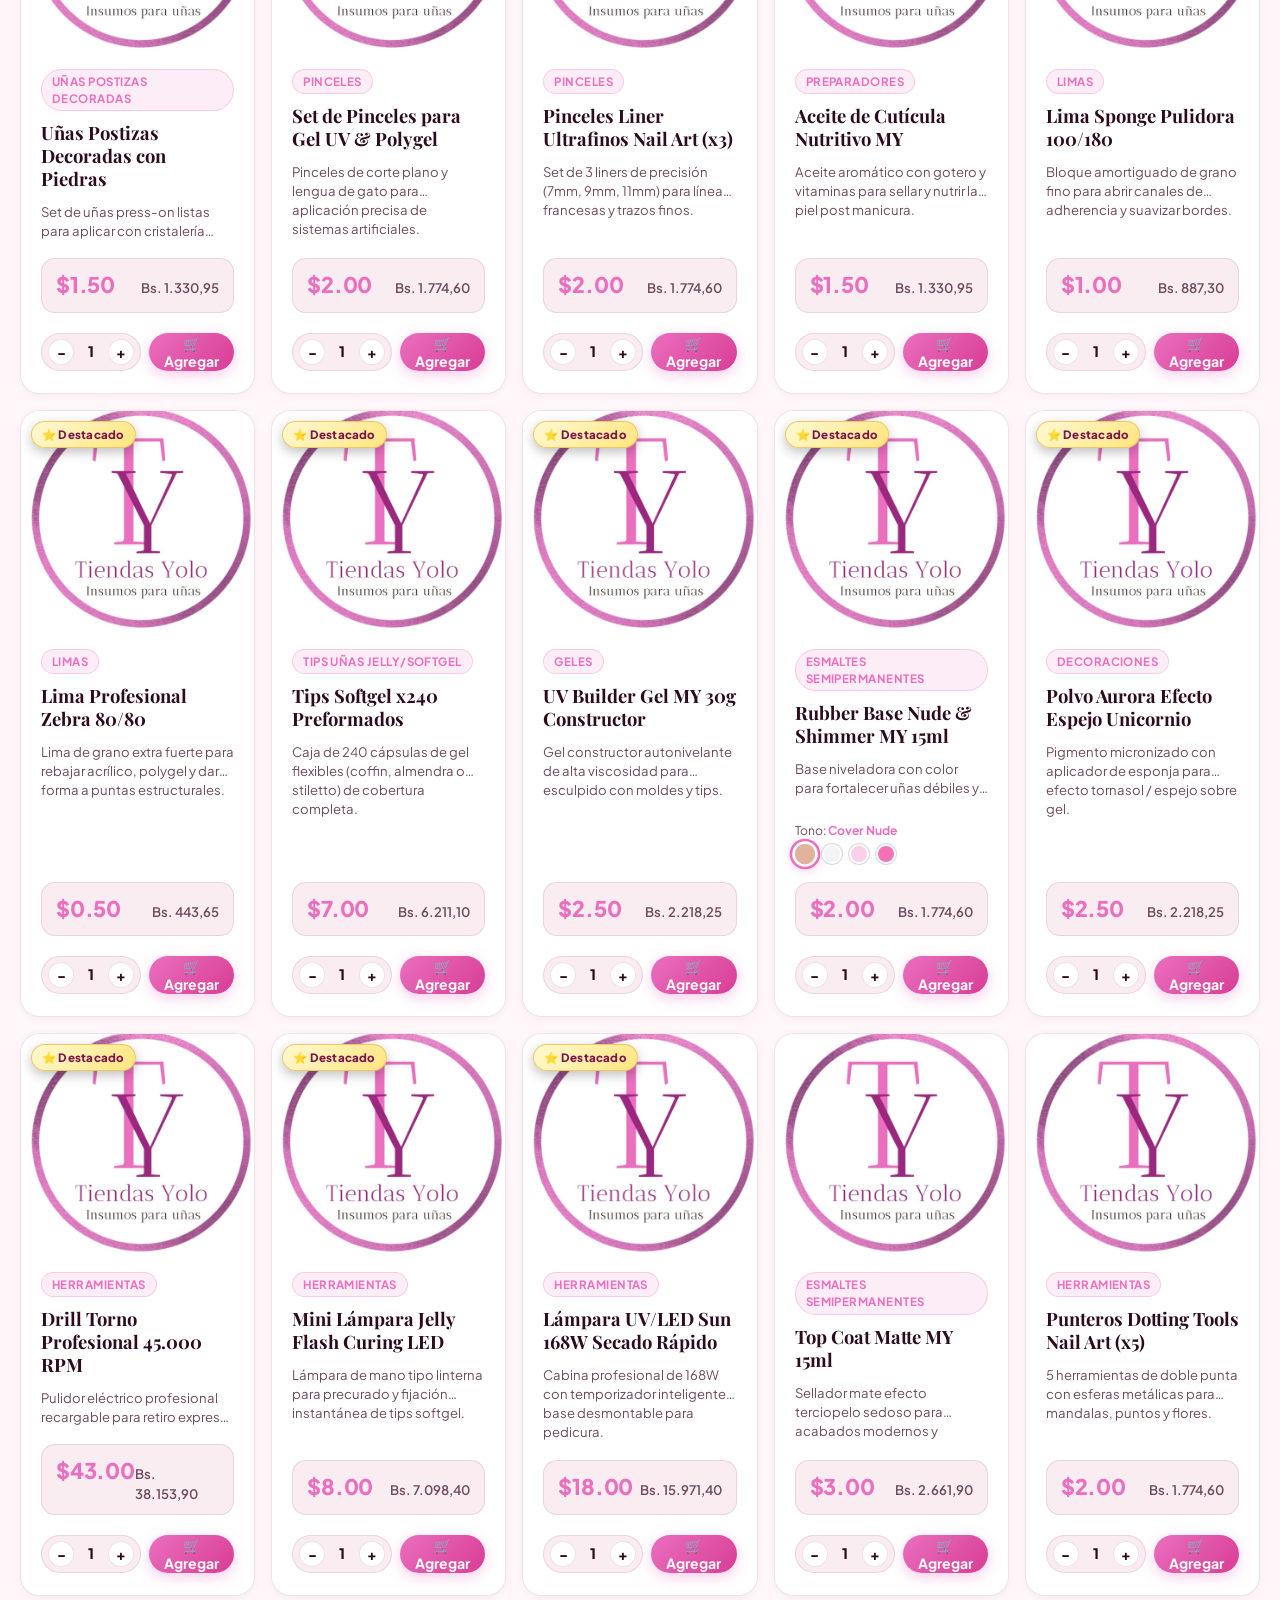
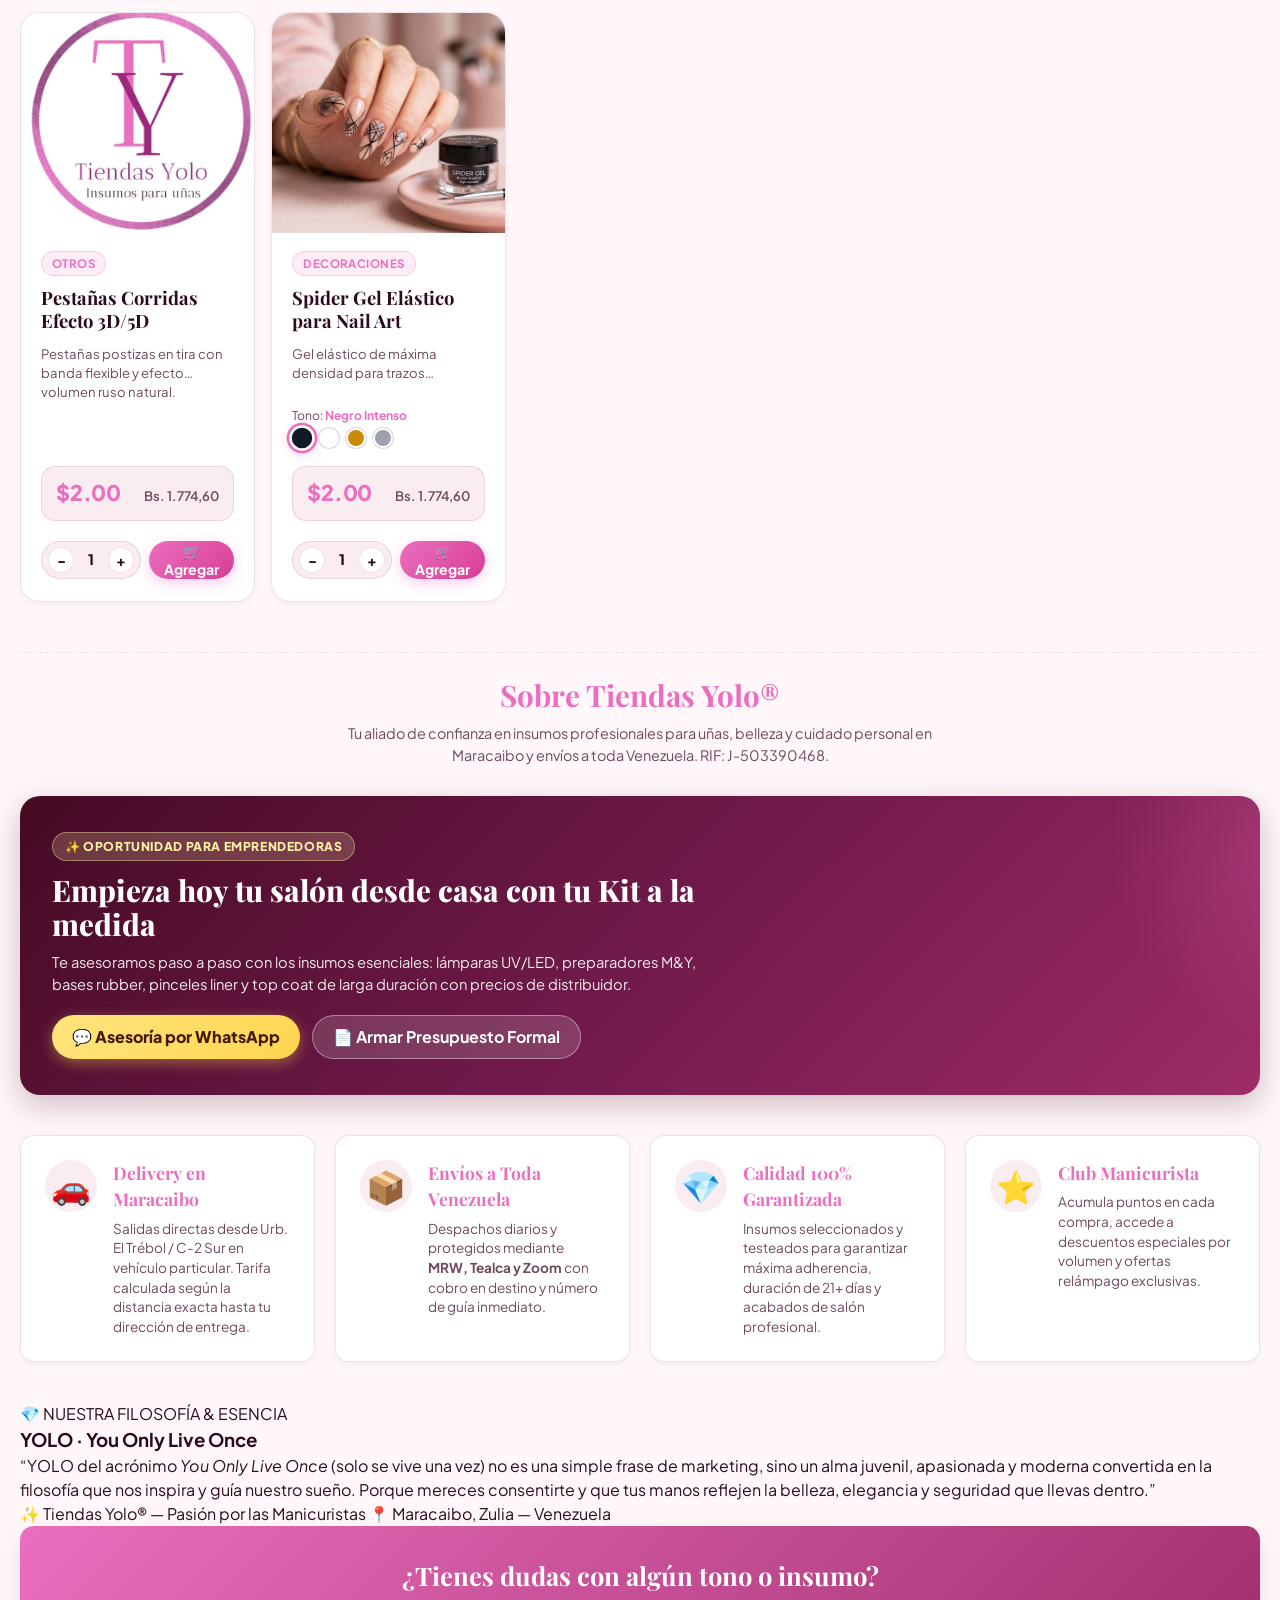
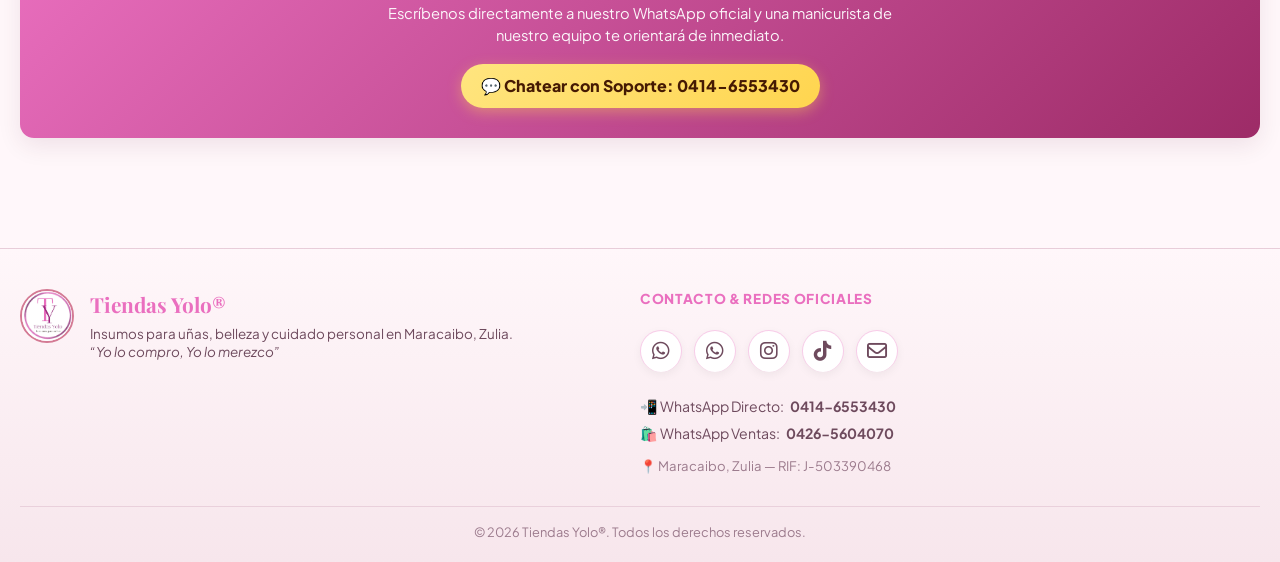
==== commit 22651810: "Update navigation and hero section in index.html" ====
--- a/index.html
+++ b/index.html
@@ -23,7 +23,7 @@
   <link href="https://fonts.googleapis.com/css2?family=Playfair+Display:ital,wght@0,500;0,600;0,700;1,400&family=Plus+Jakarta+Sans:wght@300;400;500;600;700;800&display=swap" rel="stylesheet">
 
   <link rel="stylesheet" href="https://cdnjs.cloudflare.com/ajax/libs/font-awesome/6.5.1/css/all.min.css" />
-  <link rel="stylesheet" href="styles.css?v=20261024a">
+  <link rel="stylesheet" href="styles.css?v=20261026_v12">
 </head>
 <body class="theme-light">
 
@@ -163,31 +163,28 @@
     <!-- =================================================================== -->
     <div class="store-nav-tabs-bar">
       <button class="store-nav-tab-btn active" id="tab-nav-catalog">
-        💅 Catálogo de Insumos
+        💅 Catálogo
       </button>
       <button class="store-nav-tab-btn" id="tab-nav-about">
-        ✨ Sobre Nosotros & FAQ
+        ✨ Sobre Nosotros
       </button>
     </div>
 
     <!-- =================================================================== -->
     <!-- HERO BANNER GLAMOUR COMPACTO & ELEGANTE -->
     <!-- =================================================================== -->
-    <section class="hero-glam-card">
+    <section class="hero-glam-card" id="hero-banner-card">
+      <div class="hero-bg-photo" id="hero-bg-photo-layer" style="background-image: url('hero-banner-shelf.jpg');"></div>
       <div class="hero-inner">
         <div class="hero-text-side">
           <div class="hero-badge">
-            <span>✨ COLECCIÓN EXCLUSIVA 2026</span>
+            <span class="hero-badge-sparkle">✨</span>
+            <span>COLECCIÓN EXCLUSIVA 2026 · MARACAIBO</span>
           </div>
           <h2 class="hero-headline" data-editable="true" id="txt-hero-title">Insumos Profesionales para Manicuristas de Alto Nivel</h2>
           <p class="hero-description" data-editable="true" id="txt-hero-desc">
             Todo para tu mesa de trabajo: <strong>Esmaltes M&Y, Base Rubber, Geles Constructores, Spider Gel, Pinceles Liner y Kits para Principiantes</strong> con entrega inmediata en Maracaibo y envíos a toda Venezuela.
           </p>
-          <div class="hero-quote-box">
-            <span class="quote-mark">“</span>
-            <span class="quote-text" data-editable="true" id="txt-hero-quote">YOLO del acrónimo You Only Live Once, solo se vive una vez no es una idea de marketing simplemente sino una frase con alma juvenil y moderna que se ha convertido en la filosofía que nos inspira y guía nuestro sueño. Porque mereces consentirte y que tus manos reflejen la belleza y seguridad que llevas dentro.</span>
-            <span class="quote-author">— Filosofía Tiendas Yolo</span>
-          </div>
           <div class="hero-cta-group">
             <button class="btn-primary" id="btn-hero-explore-kits">
               <svg width="17" height="17" viewBox="0 0 24 24" fill="none" stroke="currentColor" stroke-width="2.2" stroke-linecap="round" stroke-linejoin="round" style="margin-right:6px;"><path d="M21 16V8a2 2 0 0 0-1-1.73l-7-4a2 2 0 0 0-2 0l-7 4A2 2 0 0 0 3 8v8a2 2 0 0 0 1 1.73l7 4a2 2 0 0 0 2 0l7-4A2 2 0 0 0 21 16z"></path><polyline points="3.27 6.96 12 12.01 20.73 6.96"></polyline><line x1="12" y1="22.08" x2="12" y2="12"></line></svg>
@@ -330,60 +327,16 @@
         </div>
       </div>
 
-      <!-- ACORDEÓN DE PREGUNTAS FRECUENTES (FAQ) -->
-      <div class="insu-faq-box">
-        <h4 style="font-family: var(--font-serif); font-size: 1.35rem; color: var(--ty-primary); margin-bottom: 18px; text-align: center;">
-          ❓ Preguntas Frecuentes
-        </h4>
-
-        <div class="faq-accordion-item">
-          <button type="button" class="faq-accordion-header">
-            <span>¿Cómo realizo un pedido en la tienda?</span>
-            <span class="faq-arrow">▼</span>
-          </button>
-          <div class="faq-accordion-body">
-            <p>Solo selecciona tus insumos favoritos en el catálogo, escoge los tonos deseados y presiona <strong>🛒 Agregar</strong>. Al terminar, ve a tu Carrito, verifica tu orden, introduce tus datos y selecciona tu método de pago preferido (Pago Móvil BCV, Banesco o Binance USDT). ¡Te enviaremos tu Nota de Entrega digital al instante por WhatsApp!</p>
-          </div>
-        </div>
-
-        <div class="faq-accordion-item">
-          <button type="button" class="faq-accordion-header">
-            <span>¿Cómo calculan el costo del delivery en Maracaibo?</span>
-            <span class="faq-arrow">▼</span>
-          </button>
-          <div class="faq-accordion-body">
-            <p>Nuestro delivery se calcula según la distancia desde nuestra sede en Urb. El Trébol / Circunvalación 2 Sur hasta tu dirección de entrega. Puedes calcular tu tarifa antes de ordenar con nuestro botón <strong>📍 Calcular Delivery GPS</strong>.</p>
-          </div>
-        </div>
-
-        <div class="faq-accordion-item">
-          <button type="button" class="faq-accordion-header">
-            <span>¿Hacen envíos a otras ciudades de Venezuela?</span>
-            <span class="faq-arrow">▼</span>
-          </button>
-          <div class="faq-accordion-body">
-            <p>¡Sí! Enviamos a nivel nacional mediante <strong>MRW, Zoom y Tealca</strong> con cobro a destino (COD). Empacamos tus esmaltes, lámparas y geles con embalaje protector contra golpes y te suministramos el número de guía el mismo día de despacho.</p>
-          </div>
-        </div>
-
-        <div class="faq-accordion-item">
-          <button type="button" class="faq-accordion-header">
-            <span>¿A qué tasa calculan los pagos en Bolívares (Bs)?</span>
-            <span class="faq-arrow">▼</span>
-          </button>
-          <div class="faq-accordion-body">
-            <p>Todos nuestros precios en Bolívares se calculan estrictamente a la <strong>Tasa Oficial del Banco Central de Venezuela (BCV)</strong> del día, garantizando total transparencia y legalidad en cada transacción.</p>
-          </div>
-        </div>
-
-        <div class="faq-accordion-item">
-          <button type="button" class="faq-accordion-header">
-            <span>¿Puedo solicitar un presupuesto formal antes de comprar?</span>
-            <span class="faq-arrow">▼</span>
-          </button>
-          <div class="faq-accordion-body">
-            <p>Por supuesto. Con nuestro botón <strong>📄 Generar Presupuesto</strong> o desde el menú inferior, puedes generar una cotización formal detallada en PDF con precios en USD y Bs BCV para presentar a tu academia, socia o salón.</p>
-          </div>
+      <!-- MANIFIESTO Y FILOSOFÍA DE LA MARCA (YOLO: YOU ONLY LIVE ONCE) -->
+      <div class="insu-philosophy-card">
+        <div class="insu-philosophy-badge">💎 NUESTRA FILOSOFÍA & ESENCIA</div>
+        <h3 class="insu-philosophy-title">YOLO · You Only Live Once</h3>
+        <p class="insu-philosophy-text" data-editable="true" id="txt-philosophy-body">
+          “YOLO del acrónimo <em>You Only Live Once</em> (solo se vive una vez) no es una simple frase de marketing, sino un alma juvenil, apasionada y moderna convertida en la filosofía que nos inspira y guía nuestro sueño. Porque mereces consentirte y que tus manos reflejen la belleza, elegancia y seguridad que llevas dentro.”
+        </p>
+        <div class="insu-philosophy-footer">
+          <span class="insu-philosophy-brand">✨ Tiendas Yolo® — Pasión por las Manicuristas</span>
+          <span class="insu-philosophy-city">📍 Maracaibo, Zulia — Venezuela</span>
         </div>
       </div>
 
@@ -567,11 +520,14 @@
           </div>
 
           <div class="form-group">
-            <label for="cart-payment-method" class="form-label">Método de Pago:</label>
+            <label for="cart-payment-method" class="form-label" style="display:flex; justify-content:space-between; align-items:center;">
+              <span>Método de Pago:</span>
+              <span class="cash-savings-tag" id="cart-cash-badge-pill" style="font-size:0.73rem; color:#15803d; font-weight:700;">💵 ¡Ahorro con Divisas / Binance!</span>
+            </label>
             <select id="cart-payment-method" class="select-styled">
               <option value="Pago Móvil">📲 Pago Móvil (Bs. Tasa Oficial BCV)</option>
-              <option value="Efectivo $">💵 Dólares en Efectivo ($ USD)</option>
-              <option value="Binance">🟡 Binance Pay / USDT ($)</option>
+              <option value="Efectivo $">💵 Dólares en Efectivo ($ USD) — ¡Descuento Especial!</option>
+              <option value="Binance">🟡 Binance Pay USDT ($) — ¡Descuento Especial!</option>
             </select>
           </div>
 
@@ -594,6 +550,10 @@
           <div class="total-line" id="cart-vip-discount-row" style="display:none; color:var(--ty-primary-dark); font-weight:700;">
             <span>👑 Descuento Club VIP (<span id="cart-vip-pct-label">10%</span>):</span>
             <span id="cart-summary-vip-discount">-$0.00</span>
+          </div>
+          <div class="total-line" id="cart-cash-discount-row" style="display:none; color:#15803d; font-weight:700;">
+            <span>💵 Beneficio Pago en Divisas (<span id="cart-cash-pct-label">10%</span>):</span>
+            <span id="cart-summary-cash-discount">-$0.00</span>
           </div>
           <div class="total-line" id="cart-delivery-fee-row">
             <span>Delivery Maracaibo:</span>
@@ -717,7 +677,33 @@
 
             <div class="form-group">
               <label for="pay-input-bank" class="form-label">Banco Emisor del Cliente: *</label>
-              <input type="text" id="pay-input-bank" class="form-input" placeholder="Ej: Banesco, Mercantil, BDV" required>
+              <select id="pay-input-bank" class="select-styled" required>
+                <option value="">-- Selecciona tu Banco Emisor --</option>
+                <option value="Banesco (0134)" selected>0134 - Banesco Banco Universal</option>
+                <option value="Banco de Venezuela (0102)">0102 - Banco de Venezuela (BDV)</option>
+                <option value="Banco Mercantil (0105)">0105 - Banco Mercantil</option>
+                <option value="Banco Provincial (0108)">0108 - Banco Provincial (BBVA)</option>
+                <option value="BNC Banco Nacional de Crédito (0151)">0151 - BNC Banco Nacional de Crédito</option>
+                <option value="Bancamiga (0172)">0172 - Bancamiga Banco Universal</option>
+                <option value="Bancaribe (0114)">0114 - Bancaribe Banco Universal</option>
+                <option value="Banco Exterior (0115)">0115 - Banco Exterior</option>
+                <option value="Banco Venezolano de Crédito (0104)">0104 - Banco Venezolano de Crédito</option>
+                <option value="Banco Bicentenario (0175)">0175 - Banco Bicentenario del Pueblo</option>
+                <option value="Banco del Tesoro (0163)">0163 - Banco del Tesoro</option>
+                <option value="Banplus (0174)">0174 - Banplus Banco Universal</option>
+                <option value="Banco Plaza (0138)">0138 - Banco Plaza</option>
+                <option value="Banco Caroní (0128)">0128 - Banco Caroní</option>
+                <option value="100% Banco (0156)">0156 - 100% Banco</option>
+                <option value="Bancrecer (0168)">0168 - Bancrecer</option>
+                <option value="Banco Activo (0171)">0171 - Banco Activo</option>
+                <option value="BANFANB (0177)">0177 - BANFANB</option>
+                <option value="Banco Sofitasa (0137)">0137 - Banco Sofitasa</option>
+                <option value="DelSur Banco Universal (0157)">0157 - DelSur Banco Universal</option>
+                <option value="Banco Agrícola de Venezuela (0166)">0166 - Banco Agrícola de Venezuela</option>
+                <option value="Mi Banco (0169)">0169 - Mi Banco Microfinanciero</option>
+                <option value="N58 Banco Digital (0191)">0191 - N58 Banco Digital</option>
+                <option value="Otro Banco Nacional">Otro Banco Nacional</option>
+              </select>
             </div>
           </div>
 
@@ -825,6 +811,10 @@
           <div class="ticket-total-row">
             <span>Subtotal:</span>
             <span id="ticket-subtotal-usd">$0.00</span>
+          </div>
+          <div class="ticket-total-row" id="ticket-discount-row" style="display:none; color:#059669; font-weight:600;">
+            <span id="ticket-discount-label">Ahorro Divisas:</span>
+            <span id="ticket-discount-usd">-$0.00</span>
           </div>
           <div class="ticket-total-row">
             <span>Delivery:</span>
@@ -969,6 +959,24 @@
             <p>Al guardar tus datos, tus notas de entrega y pedidos se llenarán solos sin tener que volver a escribirlos. Además acumularás tus compras en el club.</p>
           </div>
 
+          <!-- ACCESO / RECUPERACIÓN RÁPIDA POR NÚMERO DE TELÉFONO WHATSAPP -->
+          <div class="auth-phone-lookup-card" style="background:linear-gradient(135deg, rgba(112, 26, 73, 0.08), rgba(234, 111, 191, 0.12)); border:1.5px solid var(--ty-rose-gold); border-radius:var(--radius-md); padding:14px; margin-bottom:16px;">
+            <div style="display:flex; align-items:center; gap:8px; margin-bottom:6px;">
+              <span style="font-size:1.3rem;">📲</span>
+              <strong style="font-size:0.88rem; color:var(--ty-primary);">¿Compraste previamente por WhatsApp o en Tienda?</strong>
+            </div>
+            <p style="font-size:0.77rem; color:var(--text-secondary); margin-bottom:10px; line-height:1.4;">
+              Si el equipo de Tiendas Yolo registró tus compras previas, ingresa tu número y recuperaremos tu cuenta, datos y pedidos acumulados en un toque:
+            </p>
+            <div style="display:flex; gap:8px;">
+              <input type="tel" id="lookup-phone-input" class="form-input" placeholder="Ej: 0414-6553430 o 0426-5604070" style="font-size:0.86rem; flex:1;">
+              <button type="button" class="btn-primary" id="btn-lookup-phone" style="padding:8px 14px; font-size:0.8rem; white-space:nowrap;">
+                🔍 Buscar mi Cuenta
+              </button>
+            </div>
+            <div id="lookup-phone-feedback" style="display:none; margin-top:8px; font-size:0.78rem; font-weight:600;"></div>
+          </div>
+
           <div class="learning-guide-banner" id="btn-help-guide-banner" style="background:linear-gradient(135deg, rgba(112, 26, 73, 0.08), rgba(212, 143, 160, 0.16)); border:1px solid var(--ty-rose-gold); border-radius:var(--radius-md); padding:10px 14px; margin-bottom:14px; cursor:pointer; display:flex; align-items:center; justify-content:space-between;">
             <div style="display:flex; align-items:center; gap:8px;">
               <span style="font-size:1.4rem;">🎓</span>
@@ -1321,7 +1329,8 @@
         <!-- Coordenadas directas opcionales -->
         <div class="form-group" style="margin-bottom:16px;">
           <label class="form-label" for="input-custom-gps-link">O pega coordenadas o enlace de Google Maps:</label>
-          <input type="text" id="input-custom-gps-link" class="form-input" placeholder="Ej: 10.6427, -71.6125 o enlace de maps">
+          <input type="text" id="input-custom-gps-link" class="form-input" placeholder="Ej: 10.6427, -71.6125 o enlace de Google Maps">
+          <small id="gps-link-helper-msg" style="display:none; margin-top:6px; font-size:0.78rem; font-weight:600; line-height:1.3;"></small>
         </div>
 
         <!-- TARJETA DE RESULTADOS DEL CÁLCULO -->
@@ -1352,7 +1361,6 @@
   <!-- TOAST DE NOTIFICACIONES -->
   <div id="toast-notification-container" class="toast-container"></div>
 
-  <!-- SCRIPT DE TIENDA PÚBLICA -->
-  <script src="app.js?v=20261024_v9"></script>
+  <script src="app.js?v=20261027_v13"></script>
 </body>
 </html>
--- a/styles.css
+++ b/styles.css
@@ -66,7 +66,8 @@
 }
 
 /* TEMA OSCURO LUXURY */
-body.theme-dark {
+body.theme-dark,
+html.theme-dark {
   --bg-app: #14050d;
   --bg-surface: #200916;
   --bg-surface-glass: rgba(32, 9, 22, 0.9);
@@ -77,6 +78,7 @@
   --text-secondary: #d1b1c3;
   --text-muted: #9e7f92;
 
+  --ty-primary-dark: #f472b6;
   --border-light: rgba(212, 122, 148, 0.2);
   --border-rose: rgba(212, 122, 148, 0.45);
   --shadow-sm: 0 2px 8px rgba(0, 0, 0, 0.3);
@@ -2553,20 +2555,56 @@
   margin-top: 4px;
 }
 
-/* Tarjeta Binance Pay */
+/* Tarjeta Binance Pay - Alto contraste Luxury para temas Claro y Oscuro */
 .bank-pill-card[data-bank-card="binance"] {
-  border-color: rgba(243, 186, 47, 0.55);
-  background: linear-gradient(135deg, rgba(255, 255, 255, 0.96), rgba(254, 249, 231, 0.95));
+  border-color: rgba(243, 186, 47, 0.65);
+  background: linear-gradient(135deg, #fffdf2, #fef9e3);
+  color: #1e2026;
+  box-shadow: 0 2px 10px rgba(243, 186, 47, 0.12);
+}
+.bank-pill-card[data-bank-card="binance"] strong,
+.bank-pill-card[data-bank-card="binance"] span:not(.binance-badge-brand) {
+  color: #1e2026;
+}
+.bank-pill-card[data-bank-card="binance"] .bank-pill-details p {
+  color: #2d3139;
 }
 .binance-badge-brand {
   background: #f3ba2f;
-  color: #1e2026;
+  color: #1e2026 !important;
   font-weight: 800;
   font-size: 0.72rem;
-  padding: 2px 8px;
+  padding: 3px 8px;
   border-radius: 4px;
   display: inline-block;
   letter-spacing: 0.02em;
+  box-shadow: 0 1px 3px rgba(0, 0, 0, 0.15);
+}
+
+/* Modo Oscuro para Tarjeta Binance Pay */
+body.theme-dark .bank-pill-card[data-bank-card="binance"],
+html.theme-dark .bank-pill-card[data-bank-card="binance"] {
+  background: linear-gradient(135deg, rgba(243, 186, 47, 0.15), rgba(39, 13, 28, 0.95));
+  border-color: rgba(243, 186, 47, 0.5);
+  color: #fdf2f6;
+  box-shadow: 0 4px 16px rgba(0, 0, 0, 0.4);
+}
+body.theme-dark .bank-pill-card[data-bank-card="binance"] strong,
+html.theme-dark .bank-pill-card[data-bank-card="binance"] strong {
+  color: #ffffff !important;
+}
+body.theme-dark .bank-pill-card[data-bank-card="binance"] .bank-pill-details p,
+html.theme-dark .bank-pill-card[data-bank-card="binance"] .bank-pill-details p {
+  color: #fef08a !important;
+}
+body.theme-dark .bank-pill-card[data-bank-card="binance"] #copy-binance-id,
+html.theme-dark .bank-pill-card[data-bank-card="binance"] #copy-binance-id {
+  color: #ffffff !important;
+  font-weight: 700;
+}
+body.theme-dark .bank-pill-card[data-bank-card="binance"] em,
+html.theme-dark .bank-pill-card[data-bank-card="binance"] em {
+  color: #e2e8f0 !important;
 }
 
 /* ============================================================================
